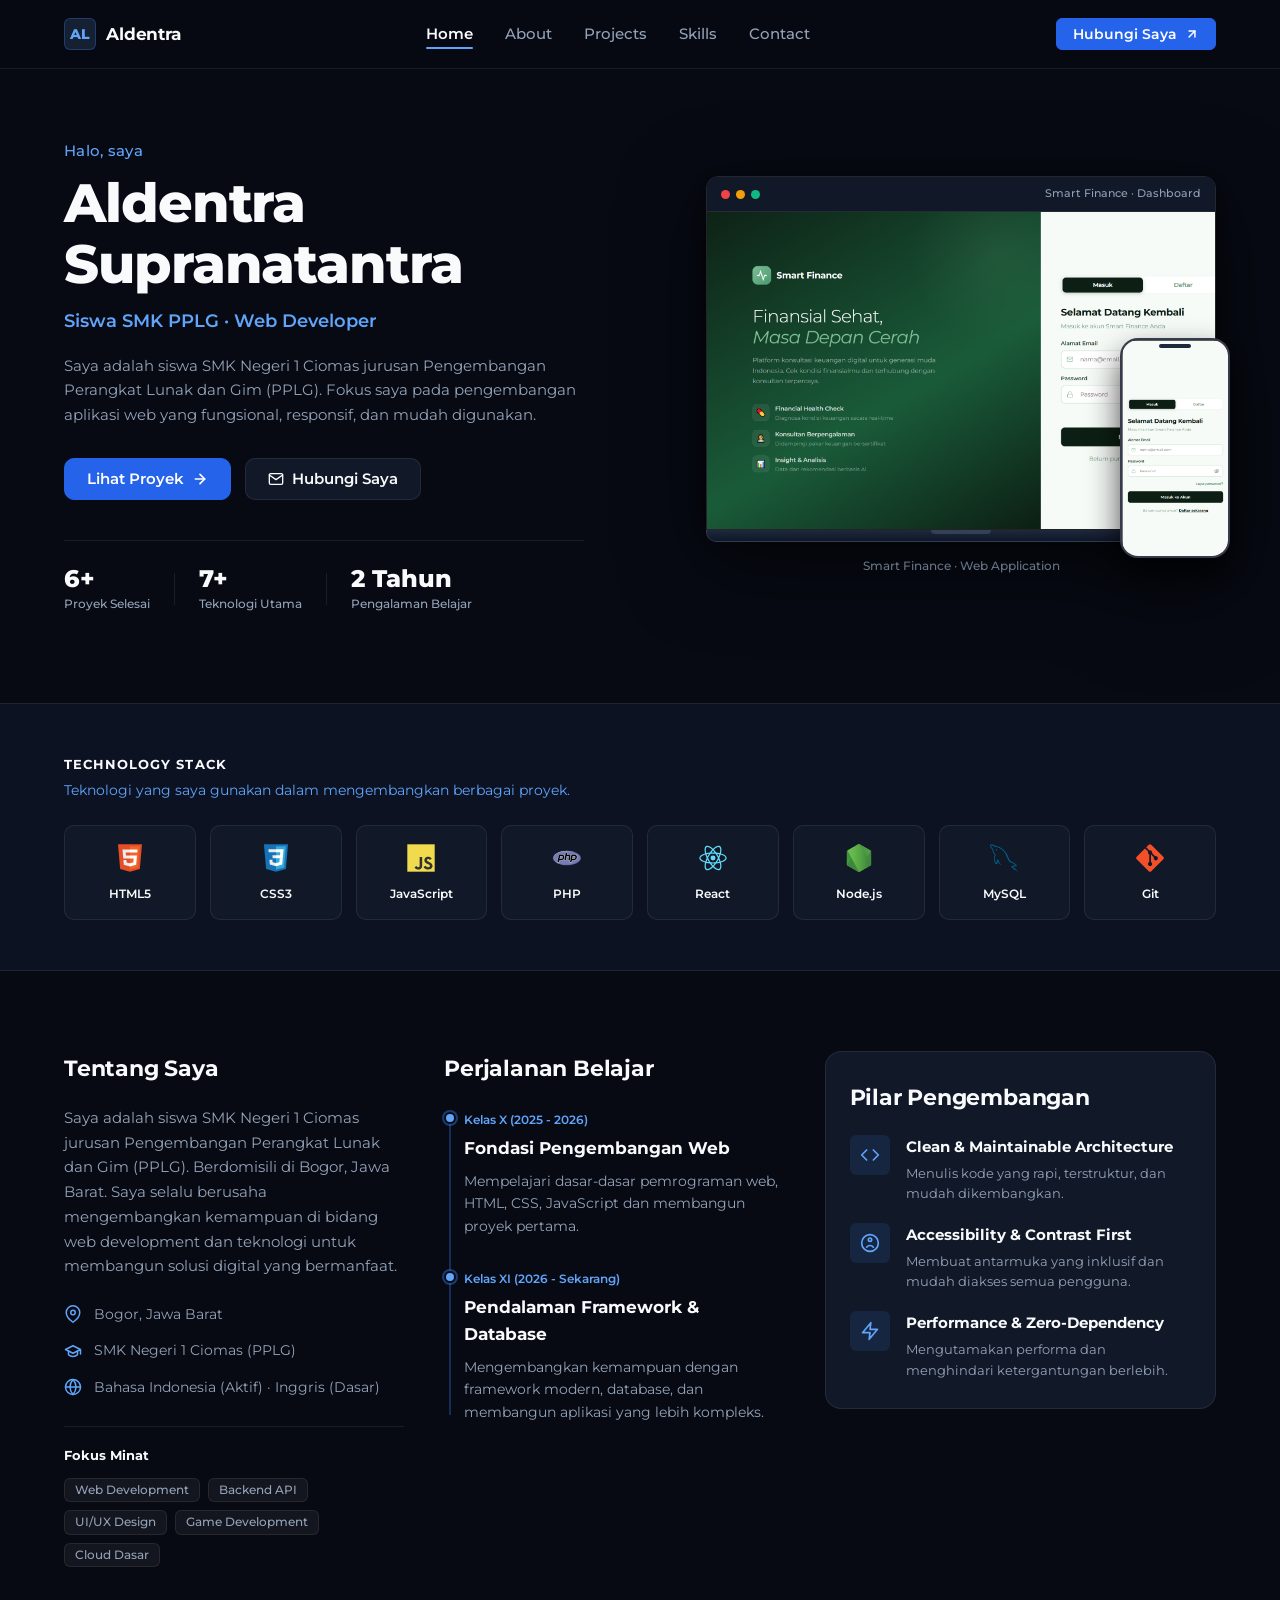
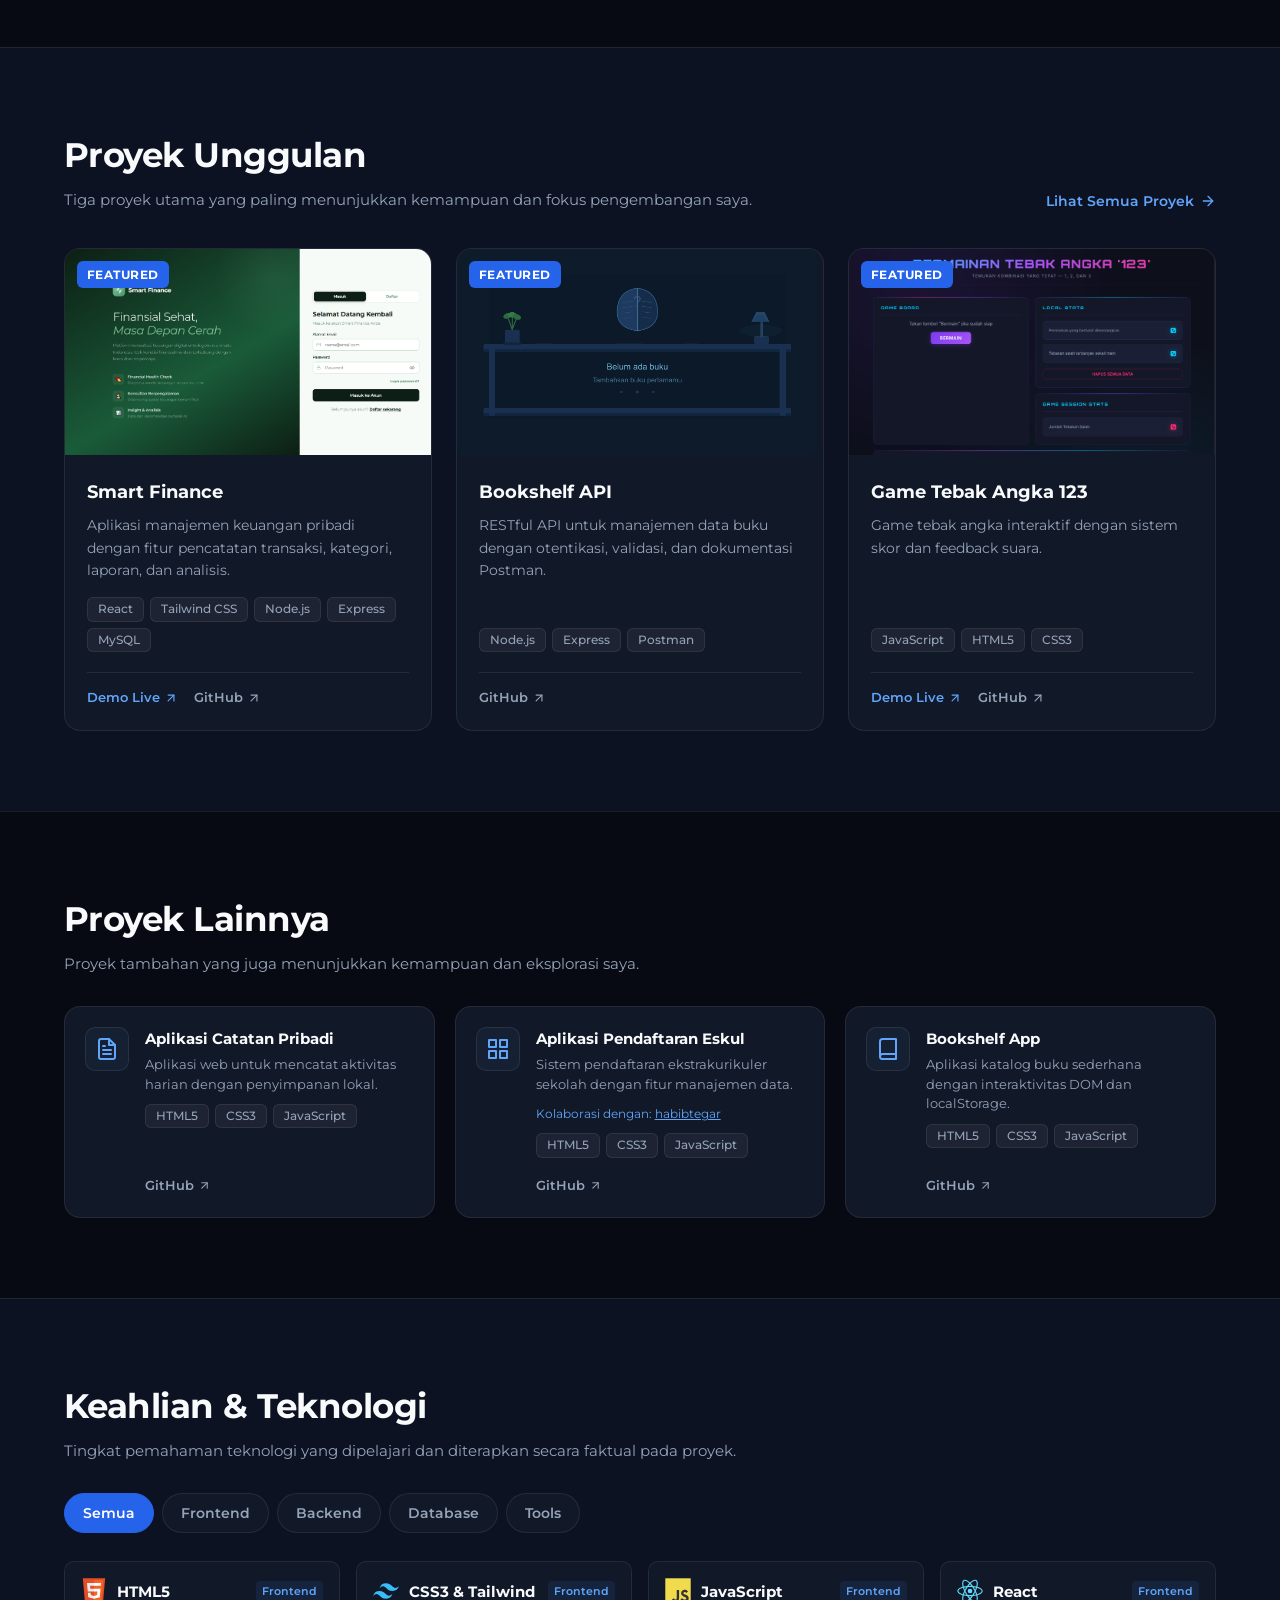
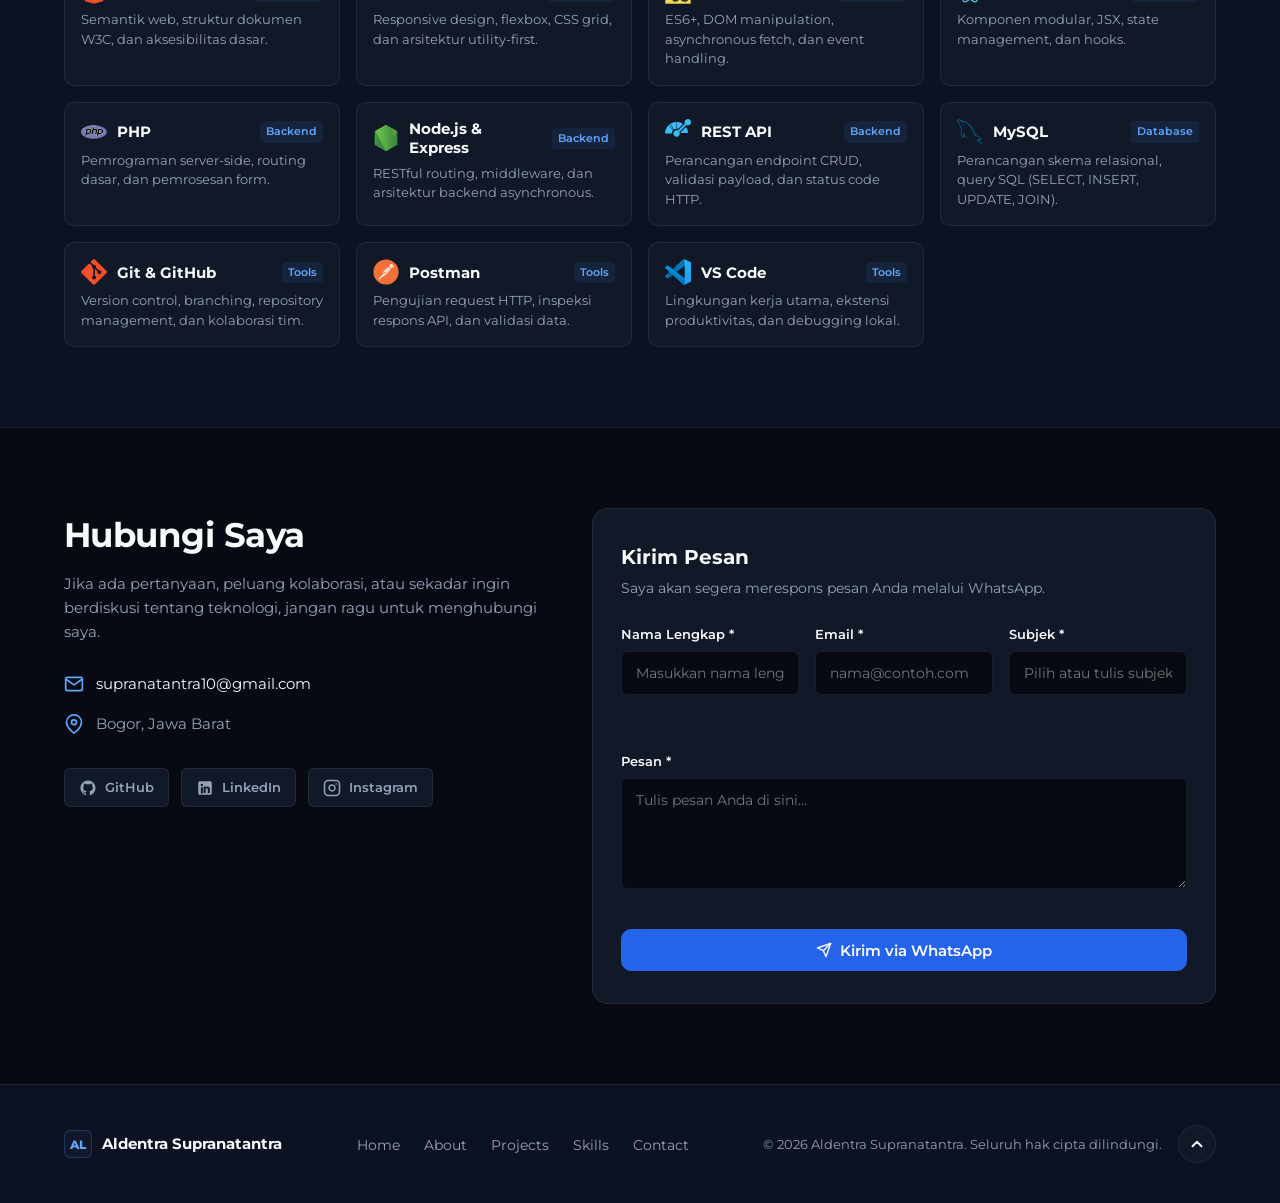
==== index.html @ 7d7f63a9 "feat: add global styles and asset for portfolio index page" ====
<!DOCTYPE html>
<html lang="id">
<head>
  <meta charset="UTF-8">
  <meta name="viewport" content="width=device-width, initial-scale=1.0">
  <title>Aldentra Supranatantra : Personal Developer Portfolio</title>
  <meta name="description" content="Personal portfolio Aldentra Supranatantra, siswa SMK Negeri 1 Ciomas jurusan PPLG. Menampilkan proyek web development, arsitektur frontend, backend API, dan perjalanan belajar.">

  <!-- Open Graph -->
  <meta property="og:title" content="Aldentra Supranatantra : Personal Developer Portfolio">
  <meta property="og:description" content="Personal portfolio Aldentra Supranatantra : Siswa SMK Negeri 1 Ciomas (PPLG) & Web Developer.">
  <meta property="og:type" content="website">

  <!-- Favicon Monogram -->
  <link rel="icon" type="image/svg+xml" href="data:image/svg+xml,<svg xmlns='http://www.w3.org/2000/svg' viewBox='0 0 32 32'><rect width='32' height='32' rx='8' fill='%230c1222'/><text x='16' y='22' font-family='Montserrat,sans-serif' font-size='14' font-weight='800' fill='%233b82f6' text-anchor='middle'>AL</text></svg>">

  <!-- Montserrat Font -->
  <link rel="preconnect" href="https://fonts.googleapis.com">
  <link rel="preconnect" href="https://fonts.gstatic.com" crossorigin>
  <link href="https://fonts.googleapis.com/css2?family=Montserrat:wght@400;500;600;700;800&display=swap" rel="stylesheet">

  <!-- Consolidated Stylesheet -->
  <link rel="stylesheet" href="css/global.css">
</head>
<body>
  <!-- =========================================================================
       1. NAVIGATION BAR
       ========================================================================= -->
  <header class="navbar" id="navbar">
    <div class="nav-container">
      <a href="#home" class="brand" aria-label="Aldentra Supranatantra - Kembali ke beranda">
        <span class="brand-monogram">AL</span>
        <span class="brand-name">Aldentra</span>
      </a>

      <!-- Desktop Navigation Links -->
      <nav class="nav-menu" aria-label="Menu Navigasi Utama">
        <ul class="nav-list">
          <li><a href="#home" class="nav-link active">Home</a></li>
          <li><a href="#about" class="nav-link">About</a></li>
          <li><a href="#projects" class="nav-link">Projects</a></li>
          <li><a href="#skills" class="nav-link">Skills</a></li>
          <li><a href="#contact" class="nav-link">Contact</a></li>
        </ul>
      </nav>

      <!-- Desktop CTA -->
      <div class="nav-actions">
        <a href="#contact" class="btn btn-primary btn-sm">
          Hubungi Saya
          <svg width="14" height="14" viewBox="0 0 24 24" fill="none" stroke="currentColor" stroke-width="2.5" stroke-linecap="round" stroke-linejoin="round" aria-hidden="true">
            <line x1="7" y1="17" x2="17" y2="7"></line>
            <polyline points="7 7 17 7 17 17"></polyline>
          </svg>
        </a>

        <!-- Mobile Hamburger Toggle -->
        <button class="hamburger-btn" id="mobile-toggle" aria-expanded="false" aria-controls="mobile-drawer" aria-label="Buka menu navigasi">
          <span class="hamburger-bar"></span>
          <span class="hamburger-bar"></span>
          <span class="hamburger-bar"></span>
        </button>
      </div>
    </div>

    <!-- Mobile Drawer -->
    <div class="mobile-drawer" id="mobile-drawer" hidden>
      <nav aria-label="Menu Navigasi Mobile">
        <ul class="mobile-nav-list">
          <li><a href="#home" class="mobile-nav-link active">Home</a></li>
          <li><a href="#about" class="mobile-nav-link">About</a></li>
          <li><a href="#projects" class="mobile-nav-link">Projects</a></li>
          <li><a href="#skills" class="mobile-nav-link">Skills</a></li>
          <li><a href="#contact" class="mobile-nav-link">Contact</a></li>
        </ul>
        <div class="mobile-cta-wrapper">
          <a href="#contact" class="btn btn-primary btn-block">Hubungi Saya</a>
        </div>
      </nav>
    </div>
  </header>

  <main id="main-content">
    <!-- =========================================================================
         2. HERO SECTION
         ========================================================================= -->
    <section class="hero-section" id="home" aria-label="Beranda">
      <div class="container hero-container">
        <!-- Left Column: Editorial Introduction -->
        <div class="hero-content">
          <div class="hero-eyebrow">Halo, saya</div>
          <h1 class="hero-title">
            Aldentra<br>
            <span>Supranatantra</span>
          </h1>
          <p class="hero-role">Siswa SMK PPLG &middot; Web Developer</p>
          <p class="hero-description">
            Saya adalah siswa SMK Negeri 1 Ciomas jurusan Pengembangan Perangkat Lunak dan Gim (PPLG). Fokus saya pada pengembangan aplikasi web yang fungsional, responsif, dan mudah digunakan.
          </p>

          <div class="hero-actions">
            <a href="#projects" class="btn btn-primary">
              Lihat Proyek
              <svg width="16" height="16" viewBox="0 0 24 24" fill="none" stroke="currentColor" stroke-width="2.5" stroke-linecap="round" stroke-linejoin="round" aria-hidden="true">
                <line x1="5" y1="12" x2="19" y2="12"></line>
                <polyline points="12 5 19 12 12 19"></polyline>
              </svg>
            </a>
            <a href="#contact" class="btn btn-secondary">
              <svg width="16" height="16" viewBox="0 0 24 24" fill="none" stroke="currentColor" stroke-width="2" stroke-linecap="round" stroke-linejoin="round" aria-hidden="true">
                <path d="M4 4h16c1.1 0 2 .9 2 2v12c0 1.1-.9 2-2 2H4c-1.1 0-2-.9-2-2V6c0-1.1.9-2 2-2z"></path>
                <polyline points="22,6 12,13 2,6"></polyline>
              </svg>
              Hubungi Saya
            </a>
          </div>

          <!-- Factual Learning Stats -->
          <div class="hero-stats" role="region" aria-label="Statistik Pembelajaran">
            <div class="stat-item">
              <span class="stat-number">6+</span>
              <span class="stat-label">Proyek Selesai</span>
            </div>
            <div class="stat-divider" aria-hidden="true"></div>
            <div class="stat-item">
              <span class="stat-number">7+</span>
              <span class="stat-label">Teknologi Utama</span>
            </div>
            <div class="stat-divider" aria-hidden="true"></div>
            <div class="stat-item">
              <span class="stat-number">2 Tahun</span>
              <span class="stat-label">Pengalaman Belajar</span>
            </div>
          </div>
        </div>

        <!-- Right Column: Dual-Device Realistic Preview Frame -->
        <div class="hero-visual">
          <div class="device-composition" aria-label="Mockup pratinjau antarmuka aplikasi Smart Finance">
            <!-- Laptop Chassis Mockup -->
            <div class="laptop-mockup">
              <div class="laptop-screen">
                <div class="mockup-header-bar">
                  <div class="window-dots" aria-hidden="true">
                    <span></span><span></span><span></span>
                  </div>
                  <div class="mockup-header-title">Smart Finance &middot; Dashboard</div>
                </div>
                <div class="laptop-display-content">
                  <img
                    src="assets/images/gambarproject1.png"
                    alt="Tangkapan layar antarmuka aplikasi Smart Finance menampilkan grafik saldo dan transaksi"
                    class="laptop-img"
                    width="600"
                    height="380"
                    loading="eager"
                  >
                </div>
              </div>
              <div class="laptop-base" aria-hidden="true">
                <div class="laptop-notch"></div>
              </div>
            </div>

            <!-- Standing Mobile Phone Mockup -->
            <div class="phone-mockup" aria-hidden="true">
              <div class="phone-screen">
                <div class="phone-notch"></div>
                <img
                  src="assets/images/smartfinance-mobile.png"
                  alt="Tangkapan layar antarmuka mobile aplikasi Smart Finance"
                  class="phone-img"
                  width="140"
                  height="280"
                  loading="eager"
                >
              </div>
            </div>
          </div>
          <div class="mockup-caption">Smart Finance &middot; Web Application</div>
        </div>
      </div>
    </section>

    <!-- =========================================================================
         3. TECHNOLOGY STACK RIBBON
         ========================================================================= -->
    <section class="section tech-stack-section" aria-label="Teknologi yang Digunakan">
      <div class="container">
        <div class="tech-header">
          <h2 class="tech-title">TECHNOLOGY STACK</h2>
          <p class="tech-subtitle">Teknologi yang saya gunakan dalam mengembangkan berbagai proyek.</p>
        </div>

        <div class="tech-grid">
          <!-- 1. HTML5 -->
          <div class="tech-card">
            <div class="tech-icon-wrap" aria-hidden="true">
              <img src="assets/icons/html5.svg" alt="" width="28" height="28" class="tech-icon-img" loading="lazy">
            </div>
            <span class="tech-label">HTML5</span>
          </div>

          <!-- 2. CSS3 -->
          <div class="tech-card">
            <div class="tech-icon-wrap" aria-hidden="true">
              <img src="assets/icons/css3.svg" alt="" width="28" height="28" class="tech-icon-img" loading="lazy">
            </div>
            <span class="tech-label">CSS3</span>
          </div>

          <!-- 3. JavaScript -->
          <div class="tech-card">
            <div class="tech-icon-wrap" aria-hidden="true">
              <img src="assets/icons/javascript.svg" alt="" width="28" height="28" class="tech-icon-img" loading="lazy">
            </div>
            <span class="tech-label">JavaScript</span>
          </div>

          <!-- 4. PHP -->
          <div class="tech-card">
            <div class="tech-icon-wrap" aria-hidden="true">
              <img src="assets/icons/php.svg" alt="" width="28" height="28" class="tech-icon-img" loading="lazy">
            </div>
            <span class="tech-label">PHP</span>
          </div>

          <!-- 5. React -->
          <div class="tech-card">
            <div class="tech-icon-wrap" aria-hidden="true">
              <img src="assets/icons/react.svg" alt="" width="28" height="28" class="tech-icon-img" loading="lazy">
            </div>
            <span class="tech-label">React</span>
          </div>

          <!-- 6. Node.js -->
          <div class="tech-card">
            <div class="tech-icon-wrap" aria-hidden="true">
              <img src="assets/icons/nodejs.svg" alt="" width="28" height="28" class="tech-icon-img" loading="lazy">
            </div>
            <span class="tech-label">Node.js</span>
          </div>

          <!-- 7. MySQL -->
          <div class="tech-card">
            <div class="tech-icon-wrap" aria-hidden="true">
              <img src="assets/icons/mysql.svg" alt="" width="28" height="28" class="tech-icon-img" loading="lazy">
            </div>
            <span class="tech-label">MySQL</span>
          </div>

          <!-- 8. Git -->
          <div class="tech-card">
            <div class="tech-icon-wrap" aria-hidden="true">
              <img src="assets/icons/git.svg" alt="" width="28" height="28" class="tech-icon-img" loading="lazy">
            </div>
            <span class="tech-label">Git</span>
          </div>
        </div>
      </div>
    </section>

    <!-- =========================================================================
         4. ABOUT ME & LEARNING JOURNEY
         ========================================================================= -->
    <section class="section about-section" id="about" aria-label="Tentang Saya dan Perjalanan Belajar">
      <div class="container">
        <div class="about-editorial-grid">
          <!-- Column 1: Tentang Saya -->
          <div class="editorial-col">
            <h2 class="col-heading">Tentang Saya</h2>
            <p class="col-bio">
              Saya adalah siswa SMK Negeri 1 Ciomas jurusan Pengembangan Perangkat Lunak dan Gim (PPLG). Berdomisili di Bogor, Jawa Barat. Saya selalu berusaha mengembangkan kemampuan di bidang web development dan teknologi untuk membangun solusi digital yang bermanfaat.
            </p>

            <ul class="meta-info-list" aria-label="Informasi Pribadi">
              <li class="meta-item">
                <span class="meta-icon" aria-hidden="true">
                  <svg width="18" height="18" viewBox="0 0 24 24" fill="none" stroke="currentColor" stroke-width="2" stroke-linecap="round" stroke-linejoin="round"><path d="M21 10c0 7-9 13-9 13s-9-6-9-13a9 9 0 0 1 18 0z"></path><circle cx="12" cy="10" r="3"></circle></svg>
                </span>
                <span>Bogor, Jawa Barat</span>
              </li>
              <li class="meta-item">
                <span class="meta-icon" aria-hidden="true">
                  <svg width="18" height="18" viewBox="0 0 24 24" fill="none" stroke="currentColor" stroke-width="2" stroke-linecap="round" stroke-linejoin="round"><path d="M22 10v6M2 10l10-5 10 5-10 5z"></path><path d="M6 12v5c3 3 9 3 12 0v-5"></path></svg>
                </span>
                <span>SMK Negeri 1 Ciomas (PPLG)</span>
              </li>
              <li class="meta-item">
                <span class="meta-icon" aria-hidden="true">
                  <svg width="18" height="18" viewBox="0 0 24 24" fill="none" stroke="currentColor" stroke-width="2" stroke-linecap="round" stroke-linejoin="round"><circle cx="12" cy="12" r="10"></circle><line x1="2" y1="12" x2="22" y2="12"></line><path d="M12 2a15.3 15.3 0 0 1 4 10 15.3 15.3 0 0 1-4 10 15.3 15.3 0 0 1-4-10 15.3 15.3 0 0 1 4-10z"></path></svg>
                </span>
                <span>Bahasa Indonesia (Aktif) &middot; Inggris (Dasar)</span>
              </li>
            </ul>

            <div class="focus-block">
              <div class="focus-title">Fokus Minat</div>
              <div class="focus-tags">
                <span class="tag">Web Development</span>
                <span class="tag">Backend API</span>
                <span class="tag">UI/UX Design</span>
                <span class="tag">Game Development</span>
                <span class="tag">Cloud Dasar</span>
              </div>
            </div>
          </div>

          <!-- Column 2: Perjalanan Belajar (Timeline) -->
          <div class="editorial-col">
            <h2 class="col-heading">Perjalanan Belajar</h2>
            <div class="vertical-timeline" role="region" aria-label="Garis Waktu Pendidikan">
              <!-- Item 1: Kelas X -->
              <div class="timeline-step">
                <div class="timeline-marker" aria-hidden="true"></div>
                <div class="timeline-body">
                  <span class="timeline-pill">Kelas X (2025 - 2026)</span>
                  <h3 class="timeline-title">Fondasi Pengembangan Web</h3>
                  <p class="timeline-desc">
                    Mempelajari dasar-dasar pemrograman web, HTML, CSS, JavaScript dan membangun proyek pertama.
                  </p>
                </div>
              </div>

              <!-- Item 2: Kelas XI -->
              <div class="timeline-step">
                <div class="timeline-marker" aria-hidden="true"></div>
                <div class="timeline-body">
                  <span class="timeline-pill">Kelas XI (2026 - Sekarang)</span>
                  <h3 class="timeline-title">Pendalaman Framework &amp; Database</h3>
                  <p class="timeline-desc">
                    Mengembangkan kemampuan dengan framework modern, database, dan membangun aplikasi yang lebih kompleks.
                  </p>
                </div>
              </div>
            </div>
          </div>

          <!-- Column 3: Pilar Pengembangan -->
          <div class="editorial-col">
            <div class="principles-card">
              <h2 class="col-heading">Pilar Pengembangan</h2>
              
              <div class="principle-item">
                <div class="principle-icon" aria-hidden="true">
                  <svg width="20" height="20" viewBox="0 0 24 24" fill="none" stroke="currentColor" stroke-width="2" stroke-linecap="round" stroke-linejoin="round">
                    <polyline points="16 18 22 12 16 6"></polyline>
                    <polyline points="8 6 2 12 8 18"></polyline>
                  </svg>
                </div>
                <div class="principle-content">
                  <h3 class="principle-title">Clean &amp; Maintainable Architecture</h3>
                  <p class="principle-desc">Menulis kode yang rapi, terstruktur, dan mudah dikembangkan.</p>
                </div>
              </div>

              <div class="principle-item">
                <div class="principle-icon" aria-hidden="true">
                  <svg width="20" height="20" viewBox="0 0 24 24" fill="none" stroke="currentColor" stroke-width="2" stroke-linecap="round" stroke-linejoin="round">
                    <circle cx="12" cy="12" r="10"></circle>
                    <circle cx="12" cy="8" r="2"></circle>
                    <path d="M8 17s1.5-2 4-2 4 2 4 2"></path>
                  </svg>
                </div>
                <div class="principle-content">
                  <h3 class="principle-title">Accessibility &amp; Contrast First</h3>
                  <p class="principle-desc">Membuat antarmuka yang inklusif dan mudah diakses semua pengguna.</p>
                </div>
              </div>

              <div class="principle-item">
                <div class="principle-icon" aria-hidden="true">
                  <svg width="20" height="20" viewBox="0 0 24 24" fill="none" stroke="currentColor" stroke-width="2" stroke-linecap="round" stroke-linejoin="round">
                    <polygon points="13 2 3 14 12 14 11 22 21 10 12 10 13 2"></polygon>
                  </svg>
                </div>
                <div class="principle-content">
                  <h3 class="principle-title">Performance &amp; Zero-Dependency</h3>
                  <p class="principle-desc">Mengutamakan performa dan menghindari ketergantungan berlebih.</p>
                </div>
              </div>
            </div>
          </div>
        </div>
      </div>
    </section>

    <!-- =========================================================================
         5. FEATURED PROJECTS (PROYEK UNGGULAN)
         ========================================================================= -->
    <section class="section projects-section" id="projects" aria-label="Proyek Unggulan">
      <div class="container">
        <div class="section-header-row">
          <div>
            <h2 class="section-title">Proyek Unggulan</h2>
            <p class="section-subtitle">Tiga proyek utama yang paling menunjukkan kemampuan dan fokus pengembangan saya.</p>
          </div>
          <a href="#other-projects" class="section-link">
            Lihat Semua Proyek
            <svg width="16" height="16" viewBox="0 0 24 24" fill="none" stroke="currentColor" stroke-width="2" stroke-linecap="round" stroke-linejoin="round" aria-hidden="true">
              <line x1="5" y1="12" x2="19" y2="12"></line>
              <polyline points="12 5 19 12 12 19"></polyline>
            </svg>
          </a>
        </div>

        <div class="featured-projects-grid">
          <!-- Card 1: Smart Finance -->
          <article class="featured-card">
            <div class="card-media">
              <img
                src="assets/images/gambarproject1.png"
                alt="Antarmuka aplikasi Smart Finance menampilkan pencatatan transaksi dan grafik keuangan"
                width="400"
                height="225"
                loading="lazy"
                class="card-img"
              >
              <span class="card-badge">Featured</span>
            </div>
            <div class="card-body">
              <h3 class="card-title">Smart Finance</h3>
              <p class="card-desc">
                Aplikasi manajemen keuangan pribadi dengan fitur pencatatan transaksi, kategori, laporan, dan analisis.
              </p>
              <div class="card-tags">
                <span class="tag">React</span>
                <span class="tag">Tailwind CSS</span>
                <span class="tag">Node.js</span>
                <span class="tag">Express</span>
                <span class="tag">MySQL</span>
              </div>
              <div class="card-links">
                <a href="https://smrtfinance.vercel.app/" target="_blank" rel="noopener noreferrer" class="link-action link-primary">
                  Demo Live
                  <svg width="14" height="14" viewBox="0 0 24 24" fill="none" stroke="currentColor" stroke-width="2" stroke-linecap="round" stroke-linejoin="round" aria-hidden="true"><line x1="7" y1="17" x2="17" y2="7"></line><polyline points="7 7 17 7 17 17"></polyline></svg>
                </a>
                <a href="https://github.com/Aldentra-S/dicoding-web.git" target="_blank" rel="noopener noreferrer" class="link-action">
                  GitHub
                  <svg width="14" height="14" viewBox="0 0 24 24" fill="none" stroke="currentColor" stroke-width="2" stroke-linecap="round" stroke-linejoin="round" aria-hidden="true"><line x1="7" y1="17" x2="17" y2="7"></line><polyline points="7 7 17 7 17 17"></polyline></svg>
                </a>
              </div>
            </div>
          </article>

          <!-- Card 2: Bookshelf API -->
          <article class="featured-card">
            <div class="card-media">
              <img
                src="assets/images/gambarproject2.png"
                alt="Pengujian endpoint Bookshelf API pada Postman dengan respons status JSON"
                width="400"
                height="225"
                loading="lazy"
                class="card-img"
              >
              <span class="card-badge">Featured</span>
            </div>
            <div class="card-body">
              <h3 class="card-title">Bookshelf API</h3>
              <p class="card-desc">
                RESTful API untuk manajemen data buku dengan otentikasi, validasi, dan dokumentasi Postman.
              </p>
              <div class="card-tags">
                <span class="tag">Node.js</span>
                <span class="tag">Express</span>
                <span class="tag">Postman</span>
              </div>
              <div class="card-links">
                <a href="https://github.com/Aldentra-S/bookshelf-api.git" target="_blank" rel="noopener noreferrer" class="link-action">
                  GitHub
                  <svg width="14" height="14" viewBox="0 0 24 24" fill="none" stroke="currentColor" stroke-width="2" stroke-linecap="round" stroke-linejoin="round" aria-hidden="true"><line x1="7" y1="17" x2="17" y2="7"></line><polyline points="7 7 17 7 17 17"></polyline></svg>
                </a>
              </div>
            </div>
          </article>

          <!-- Card 3: Game Tebak Angka 123 -->
          <article class="featured-card">
            <div class="card-media">
              <img
                src="assets/images/gambarproject3.png"
                alt="Antarmuka game Tebak Angka 123 dengan tampilan papan skor dan interaksi tombol"
                width="400"
                height="225"
                loading="lazy"
                class="card-img"
              >
              <span class="card-badge">Featured</span>
            </div>
            <div class="card-body">
              <h3 class="card-title">Game Tebak Angka 123</h3>
              <p class="card-desc">
                Game tebak angka interaktif dengan sistem skor dan feedback suara.
              </p>
              <div class="card-tags">
                <span class="tag">JavaScript</span>
                <span class="tag">HTML5</span>
                <span class="tag">CSS3</span>
              </div>
              <div class="card-links">
                <a href="https://tebak-angka123.vercel.app/" target="_blank" rel="noopener noreferrer" class="link-action link-primary">
                  Demo Live
                  <svg width="14" height="14" viewBox="0 0 24 24" fill="none" stroke="currentColor" stroke-width="2" stroke-linecap="round" stroke-linejoin="round" aria-hidden="true"><line x1="7" y1="17" x2="17" y2="7"></line><polyline points="7 7 17 7 17 17"></polyline></svg>
                </a>
                <a href="https://github.com/Aldentra-S/tebakAngka123.git" target="_blank" rel="noopener noreferrer" class="link-action">
                  GitHub
                  <svg width="14" height="14" viewBox="0 0 24 24" fill="none" stroke="currentColor" stroke-width="2" stroke-linecap="round" stroke-linejoin="round" aria-hidden="true"><line x1="7" y1="17" x2="17" y2="7"></line><polyline points="7 7 17 7 17 17"></polyline></svg>
                </a>
              </div>
            </div>
          </article>
        </div>
      </div>
    </section>

    <!-- =========================================================================
         6. OTHER PROJECTS (PROYEK LAINNYA)
         ========================================================================= -->
    <section class="section other-projects-section" id="other-projects" aria-label="Proyek Lainnya">
      <div class="container">
        <div class="section-header-compact">
          <h2 class="section-title">Proyek Lainnya</h2>
          <p class="section-subtitle">Proyek tambahan yang juga menunjukkan kemampuan dan eksplorasi saya.</p>
        </div>

        <div class="other-projects-grid">
          <!-- Item 1: Catatan Pribadi -->
          <article class="compact-card">
            <div class="compact-icon-wrap" aria-hidden="true">
              <svg width="24" height="24" viewBox="0 0 24 24" fill="none" stroke="currentColor" stroke-width="2" stroke-linecap="round" stroke-linejoin="round">
                <path d="M14 2H6a2 2 0 0 0-2 2v16a2 2 0 0 0 2 2h12a2 2 0 0 0 2-2V8z"></path>
                <polyline points="14 2 14 8 20 8"></polyline>
                <line x1="16" y1="13" x2="8" y2="13"></line>
                <line x1="16" y1="17" x2="8" y2="17"></line>
                <polyline points="10 9 9 9 8 9"></polyline>
              </svg>
            </div>
            <div class="compact-body">
              <h3 class="compact-title">Aplikasi Catatan Pribadi</h3>
              <p class="compact-desc">Aplikasi web untuk mencatat aktivitas harian dengan penyimpanan lokal.</p>
              <div class="compact-tags">
                <span class="tag">HTML5</span>
                <span class="tag">CSS3</span>
                <span class="tag">JavaScript</span>
              </div>
              <div class="compact-footer">
                <a href="https://github.com/Aldentra-S/my-personal-notes.git" target="_blank" rel="noopener noreferrer" class="link-action">
                  GitHub
                  <svg width="13" height="13" viewBox="0 0 24 24" fill="none" stroke="currentColor" stroke-width="2" stroke-linecap="round" stroke-linejoin="round" aria-hidden="true"><line x1="7" y1="17" x2="17" y2="7"></line><polyline points="7 7 17 7 17 17"></polyline></svg>
                </a>
              </div>
            </div>
          </article>

          <!-- Item 2: Pendaftaran Eskul -->
          <article class="compact-card">
            <div class="compact-icon-wrap" aria-hidden="true">
              <svg width="24" height="24" viewBox="0 0 24 24" fill="none" stroke="currentColor" stroke-width="2" stroke-linecap="round" stroke-linejoin="round">
                <rect x="3" y="3" width="7" height="7"></rect>
                <rect x="14" y="3" width="7" height="7"></rect>
                <rect x="14" y="14" width="7" height="7"></rect>
                <rect x="3" y="14" width="7" height="7"></rect>
              </svg>
            </div>
            <div class="compact-body">
              <h3 class="compact-title">Aplikasi Pendaftaran Eskul</h3>
              <p class="compact-desc">Sistem pendaftaran ekstrakurikuler sekolah dengan fitur manajemen data.</p>
              <div class="collab-note">
                Kolaborasi dengan: <a href="https://github.com/habibtegar/Aplikasi_Pendaftaran_Eskul.git" target="_blank" rel="noopener noreferrer">habibtegar</a>
              </div>
              <div class="compact-tags">
                <span class="tag">HTML5</span>
                <span class="tag">CSS3</span>
                <span class="tag">JavaScript</span>
              </div>
              <div class="compact-footer">
                <a href="https://github.com/habibtegar/Aplikasi_Pendaftaran_Eskul.git" target="_blank" rel="noopener noreferrer" class="link-action">
                  GitHub
                  <svg width="13" height="13" viewBox="0 0 24 24" fill="none" stroke="currentColor" stroke-width="2" stroke-linecap="round" stroke-linejoin="round" aria-hidden="true"><line x1="7" y1="17" x2="17" y2="7"></line><polyline points="7 7 17 7 17 17"></polyline></svg>
                </a>
              </div>
            </div>
          </article>

          <!-- Item 3: Bookshelf App (DOM Storage) -->
          <article class="compact-card">
            <div class="compact-icon-wrap" aria-hidden="true">
              <svg width="24" height="24" viewBox="0 0 24 24" fill="none" stroke="currentColor" stroke-width="2" stroke-linecap="round" stroke-linejoin="round">
                <path d="M4 19.5A2.5 2.5 0 0 1 6.5 17H20"></path>
                <path d="M6.5 2H20v20H6.5A2.5 2.5 0 0 1 4 19.5v-15A2.5 2.5 0 0 1 6.5 2z"></path>
              </svg>
            </div>
            <div class="compact-body">
              <h3 class="compact-title">Bookshelf App</h3>
              <p class="compact-desc">Aplikasi katalog buku sederhana dengan interaktivitas DOM dan localStorage.</p>
              <div class="compact-tags">
                <span class="tag">HTML5</span>
                <span class="tag">CSS3</span>
                <span class="tag">JavaScript</span>
              </div>
              <div class="compact-footer">
                <a href="https://github.com/Aldentra-S/bookshelf-app.git" target="_blank" rel="noopener noreferrer" class="link-action">
                  GitHub
                  <svg width="13" height="13" viewBox="0 0 24 24" fill="none" stroke="currentColor" stroke-width="2" stroke-linecap="round" stroke-linejoin="round" aria-hidden="true"><line x1="7" y1="17" x2="17" y2="7"></line><polyline points="7 7 17 7 17 17"></polyline></svg>
                </a>
              </div>
            </div>
          </article>
        </div>
      </div>
    </section>

    <!-- =========================================================================
         7. SKILLS MATRIX (TABBED INTERFACE)
         ========================================================================= -->
    <section class="section skills-section" id="skills" aria-label="Keahlian dan Teknologi">
      <div class="container">
        <div class="section-header-compact">
          <h2 class="section-title">Keahlian &amp; Teknologi</h2>
          <p class="section-subtitle">Tingkat pemahaman teknologi yang dipelajari dan diterapkan secara faktual pada proyek.</p>
        </div>

        <!-- Accessible WAI-ARIA Tabs -->
        <div class="skills-tablist" role="tablist" aria-label="Kategori Keahlian">
          <button class="skill-tab active" role="tab" id="tab-all" aria-selected="true" aria-controls="panel-all" tabindex="0">Semua</button>
          <button class="skill-tab" role="tab" id="tab-frontend" aria-selected="false" aria-controls="panel-frontend" tabindex="-1">Frontend</button>
          <button class="skill-tab" role="tab" id="tab-backend" aria-selected="false" aria-controls="panel-backend" tabindex="-1">Backend</button>
          <button class="skill-tab" role="tab" id="tab-database" aria-selected="false" aria-controls="panel-database" tabindex="-1">Database</button>
          <button class="skill-tab" role="tab" id="tab-tools" aria-selected="false" aria-controls="panel-tools" tabindex="-1">Tools</button>
        </div>

                <div class="skills-tab-content">
          <!-- Panel All -->
          <div class="skills-panel active" id="panel-all" role="tabpanel" aria-labelledby="tab-all">
            <div class="skills-grid">
              <div class="skill-item">
                <div class="skill-top">
                  <div class="skill-title-group">
                    <span class="skill-logo" aria-hidden="true">
                      <img src="assets/icons/html5.svg" alt="" width="26" height="26" class="skill-icon-img" loading="lazy">
                    </span>
                    <span class="skill-name">HTML5</span>
                  </div>
                  <span class="skill-tag">Frontend</span>
                </div>
                <p class="skill-note">Semantik web, struktur dokumen W3C, dan aksesibilitas dasar.</p>
              </div>
              <div class="skill-item">
                <div class="skill-top">
                  <div class="skill-title-group">
                    <span class="skill-logo" aria-hidden="true">
                      <img src="assets/icons/tailwindcss.svg" alt="" width="26" height="26" class="skill-icon-img" loading="lazy">
                    </span>
                    <span class="skill-name">CSS3 &amp; Tailwind</span>
                  </div>
                  <span class="skill-tag">Frontend</span>
                </div>
                <p class="skill-note">Responsive design, flexbox, CSS grid, dan arsitektur utility-first.</p>
              </div>
              <div class="skill-item">
                <div class="skill-top">
                  <div class="skill-title-group">
                    <span class="skill-logo" aria-hidden="true">
                      <img src="assets/icons/javascript.svg" alt="" width="26" height="26" class="skill-icon-img" loading="lazy">
                    </span>
                    <span class="skill-name">JavaScript</span>
                  </div>
                  <span class="skill-tag">Frontend</span>
                </div>
                <p class="skill-note">ES6+, DOM manipulation, asynchronous fetch, dan event handling.</p>
              </div>
              <div class="skill-item">
                <div class="skill-top">
                  <div class="skill-title-group">
                    <span class="skill-logo" aria-hidden="true">
                      <img src="assets/icons/react.svg" alt="" width="26" height="26" class="skill-icon-img" loading="lazy">
                    </span>
                    <span class="skill-name">React</span>
                  </div>
                  <span class="skill-tag">Frontend</span>
                </div>
                <p class="skill-note">Komponen modular, JSX, state management, dan hooks.</p>
              </div>
              <div class="skill-item">
                <div class="skill-top">
                  <div class="skill-title-group">
                    <span class="skill-logo" aria-hidden="true">
                      <img src="assets/icons/php.svg" alt="" width="26" height="26" class="skill-icon-img" loading="lazy">
                    </span>
                    <span class="skill-name">PHP</span>
                  </div>
                  <span class="skill-tag">Backend</span>
                </div>
                <p class="skill-note">Pemrograman server-side, routing dasar, dan pemrosesan form.</p>
              </div>
              <div class="skill-item">
                <div class="skill-top">
                  <div class="skill-title-group">
                    <span class="skill-logo" aria-hidden="true">
                      <img src="assets/icons/nodejs.svg" alt="" width="26" height="26" class="skill-icon-img" loading="lazy">
                    </span>
                    <span class="skill-name">Node.js &amp; Express</span>
                  </div>
                  <span class="skill-tag">Backend</span>
                </div>
                <p class="skill-note">RESTful routing, middleware, dan arsitektur backend asynchronous.</p>
              </div>
              <div class="skill-item">
                <div class="skill-top">
                  <div class="skill-title-group">
                    <span class="skill-logo" aria-hidden="true">
                      <img src="assets/icons/restapi.svg" alt="" width="26" height="26" class="skill-icon-img" loading="lazy">
                    </span>
                    <span class="skill-name">REST API</span>
                  </div>
                  <span class="skill-tag">Backend</span>
                </div>
                <p class="skill-note">Perancangan endpoint CRUD, validasi payload, dan status code HTTP.</p>
              </div>
              <div class="skill-item">
                <div class="skill-top">
                  <div class="skill-title-group">
                    <span class="skill-logo" aria-hidden="true">
                      <img src="assets/icons/mysql.svg" alt="" width="26" height="26" class="skill-icon-img" loading="lazy">
                    </span>
                    <span class="skill-name">MySQL</span>
                  </div>
                  <span class="skill-tag">Database</span>
                </div>
                <p class="skill-note">Perancangan skema relasional, query SQL (SELECT, INSERT, UPDATE, JOIN).</p>
              </div>
              <div class="skill-item">
                <div class="skill-top">
                  <div class="skill-title-group">
                    <span class="skill-logo" aria-hidden="true">
                      <img src="assets/icons/git.svg" alt="" width="26" height="26" class="skill-icon-img" loading="lazy">
                    </span>
                    <span class="skill-name">Git &amp; GitHub</span>
                  </div>
                  <span class="skill-tag">Tools</span>
                </div>
                <p class="skill-note">Version control, branching, repository management, dan kolaborasi tim.</p>
              </div>
              <div class="skill-item">
                <div class="skill-top">
                  <div class="skill-title-group">
                    <span class="skill-logo" aria-hidden="true">
                      <img src="assets/icons/postman.svg" alt="" width="26" height="26" class="skill-icon-img" loading="lazy">
                    </span>
                    <span class="skill-name">Postman</span>
                  </div>
                  <span class="skill-tag">Tools</span>
                </div>
                <p class="skill-note">Pengujian request HTTP, inspeksi respons API, dan validasi data.</p>
              </div>
              <div class="skill-item">
                <div class="skill-top">
                  <div class="skill-title-group">
                    <span class="skill-logo" aria-hidden="true">
                      <img src="assets/icons/vscode.svg" alt="" width="26" height="26" class="skill-icon-img" loading="lazy">
                    </span>
                    <span class="skill-name">VS Code</span>
                  </div>
                  <span class="skill-tag">Tools</span>
                </div>
                <p class="skill-note">Lingkungan kerja utama, ekstensi produktivitas, dan debugging lokal.</p>
              </div>
            </div>
          </div>

          <!-- Panel Frontend -->
          <div class="skills-panel" id="panel-frontend" role="tabpanel" aria-labelledby="tab-frontend" hidden>
            <div class="skills-grid">
              <div class="skill-item">
                <div class="skill-top">
                  <div class="skill-title-group">
                    <span class="skill-logo" aria-hidden="true">
                      <img src="assets/icons/html5.svg" alt="" width="26" height="26" class="skill-icon-img" loading="lazy">
                    </span>
                    <span class="skill-name">HTML5</span>
                  </div>
                  <span class="skill-tag">Frontend</span>
                </div>
                <p class="skill-note">Semantik web, struktur dokumen W3C, dan aksesibilitas dasar.</p>
              </div>
              <div class="skill-item">
                <div class="skill-top">
                  <div class="skill-title-group">
                    <span class="skill-logo" aria-hidden="true">
                      <img src="assets/icons/tailwindcss.svg" alt="" width="26" height="26" class="skill-icon-img" loading="lazy">
                    </span>
                    <span class="skill-name">CSS3 &amp; Tailwind</span>
                  </div>
                  <span class="skill-tag">Frontend</span>
                </div>
                <p class="skill-note">Responsive design, flexbox, CSS grid, dan arsitektur utility-first.</p>
              </div>
              <div class="skill-item">
                <div class="skill-top">
                  <div class="skill-title-group">
                    <span class="skill-logo" aria-hidden="true">
                      <img src="assets/icons/javascript.svg" alt="" width="26" height="26" class="skill-icon-img" loading="lazy">
                    </span>
                    <span class="skill-name">JavaScript</span>
                  </div>
                  <span class="skill-tag">Frontend</span>
                </div>
                <p class="skill-note">ES6+, DOM manipulation, asynchronous fetch, dan event handling.</p>
              </div>
              <div class="skill-item">
                <div class="skill-top">
                  <div class="skill-title-group">
                    <span class="skill-logo" aria-hidden="true">
                      <img src="assets/icons/react.svg" alt="" width="26" height="26" class="skill-icon-img" loading="lazy">
                    </span>
                    <span class="skill-name">React</span>
                  </div>
                  <span class="skill-tag">Frontend</span>
                </div>
                <p class="skill-note">Komponen modular, JSX, state management, dan hooks.</p>
              </div>
            </div>
          </div>

          <!-- Panel Backend -->
          <div class="skills-panel" id="panel-backend" role="tabpanel" aria-labelledby="tab-backend" hidden>
            <div class="skills-grid">
              <div class="skill-item">
                <div class="skill-top">
                  <div class="skill-title-group">
                    <span class="skill-logo" aria-hidden="true">
                      <img src="assets/icons/php.svg" alt="" width="26" height="26" class="skill-icon-img" loading="lazy">
                    </span>
                    <span class="skill-name">PHP</span>
                  </div>
                  <span class="skill-tag">Backend</span>
                </div>
                <p class="skill-note">Pemrograman server-side, routing dasar, dan pemrosesan form.</p>
              </div>
              <div class="skill-item">
                <div class="skill-top">
                  <div class="skill-title-group">
                    <span class="skill-logo" aria-hidden="true">
                      <img src="assets/icons/nodejs.svg" alt="" width="26" height="26" class="skill-icon-img" loading="lazy">
                    </span>
                    <span class="skill-name">Node.js &amp; Express</span>
                  </div>
                  <span class="skill-tag">Backend</span>
                </div>
                <p class="skill-note">RESTful routing, middleware, dan arsitektur backend asynchronous.</p>
              </div>
              <div class="skill-item">
                <div class="skill-top">
                  <div class="skill-title-group">
                    <span class="skill-logo" aria-hidden="true">
                      <img src="assets/icons/restapi.svg" alt="" width="26" height="26" class="skill-icon-img" loading="lazy">
                    </span>
                    <span class="skill-name">REST API</span>
                  </div>
                  <span class="skill-tag">Backend</span>
                </div>
                <p class="skill-note">Perancangan endpoint CRUD, validasi payload, dan status code HTTP.</p>
              </div>
            </div>
          </div>

          <!-- Panel Database -->
          <div class="skills-panel" id="panel-database" role="tabpanel" aria-labelledby="tab-database" hidden>
            <div class="skills-grid">
              <div class="skill-item">
                <div class="skill-top">
                  <div class="skill-title-group">
                    <span class="skill-logo" aria-hidden="true">
                      <img src="assets/icons/mysql.svg" alt="" width="26" height="26" class="skill-icon-img" loading="lazy">
                    </span>
                    <span class="skill-name">MySQL</span>
                  </div>
                  <span class="skill-tag">Database</span>
                </div>
                <p class="skill-note">Perancangan skema relasional, query SQL (SELECT, INSERT, UPDATE, JOIN).</p>
              </div>
            </div>
          </div>

          <!-- Panel Tools -->
          <div class="skills-panel" id="panel-tools" role="tabpanel" aria-labelledby="tab-tools" hidden>
            <div class="skills-grid">
              <div class="skill-item">
                <div class="skill-top">
                  <div class="skill-title-group">
                    <span class="skill-logo" aria-hidden="true">
                      <img src="assets/icons/git.svg" alt="" width="26" height="26" class="skill-icon-img" loading="lazy">
                    </span>
                    <span class="skill-name">Git &amp; GitHub</span>
                  </div>
                  <span class="skill-tag">Tools</span>
                </div>
                <p class="skill-note">Version control, branching, repository management, dan kolaborasi tim.</p>
              </div>
              <div class="skill-item">
                <div class="skill-top">
                  <div class="skill-title-group">
                    <span class="skill-logo" aria-hidden="true">
                      <img src="assets/icons/postman.svg" alt="" width="26" height="26" class="skill-icon-img" loading="lazy">
                    </span>
                    <span class="skill-name">Postman</span>
                  </div>
                  <span class="skill-tag">Tools</span>
                </div>
                <p class="skill-note">Pengujian request HTTP, inspeksi respons API, dan validasi data.</p>
              </div>
              <div class="skill-item">
                <div class="skill-top">
                  <div class="skill-title-group">
                    <span class="skill-logo" aria-hidden="true">
                      <img src="assets/icons/vscode.svg" alt="" width="26" height="26" class="skill-icon-img" loading="lazy">
                    </span>
                    <span class="skill-name">VS Code</span>
                  </div>
                  <span class="skill-tag">Tools</span>
                </div>
                <p class="skill-note">Lingkungan kerja utama, ekstensi produktivitas, dan debugging lokal.</p>
              </div>
            </div>
          </div>
        </div>
      </div>
    </section>

    <!-- =========================================================================
         8. CONTACT SECTION (HUBUNGI SAYA / KIRIM PESAN)
         ========================================================================= -->
    <section class="section contact-section" id="contact" aria-label="Kontak">
      <div class="container">
        <div class="contact-dual-layout">
          <!-- Left Column: Direct Info -->
          <div class="contact-info-col">
            <h2 class="contact-heading">Hubungi Saya</h2>
            <p class="contact-desc">
              Jika ada pertanyaan, peluang kolaborasi, atau sekadar ingin berdiskusi tentang teknologi, jangan ragu untuk menghubungi saya.
            </p>

            <ul class="contact-direct-list">
              <li class="direct-item">
                <span class="direct-icon" aria-hidden="true">
                  <svg width="20" height="20" viewBox="0 0 24 24" fill="none" stroke="currentColor" stroke-width="2" stroke-linecap="round" stroke-linejoin="round"><path d="M4 4h16c1.1 0 2 .9 2 2v12c0 1.1-.9 2-2 2H4c-1.1 0-2-.9-2-2V6c0-1.1.9-2 2-2z"></path><polyline points="22,6 12,13 2,6"></polyline></svg>
                </span>
                <a href="mailto:supranatantra10@gmail.com" class="direct-link">supranatantra10@gmail.com</a>
              </li>
              <li class="direct-item">
                <span class="direct-icon" aria-hidden="true">
                  <svg width="20" height="20" viewBox="0 0 24 24" fill="none" stroke="currentColor" stroke-width="2" stroke-linecap="round" stroke-linejoin="round"><path d="M21 10c0 7-9 13-9 13s-9-6-9-13a9 9 0 0 1 18 0z"></path><circle cx="12" cy="10" r="3"></circle></svg>
                </span>
                <span class="direct-text">Bogor, Jawa Barat</span>
              </li>
            </ul>

            <!-- Social Links Row -->
            <div class="social-row">
              <a href="https://github.com/Aldentra-S" target="_blank" rel="noopener noreferrer" class="social-btn" aria-label="Profil GitHub Aldentra">
                <svg width="18" height="18" viewBox="0 0 24 24" fill="currentColor" aria-hidden="true">
                  <path d="M12 2C6.477 2 2 6.484 2 12.017c0 4.425 2.865 8.18 6.839 9.504.5.092.682-.217.682-.483 0-.237-.008-.868-.013-1.703-2.782.605-3.369-1.343-3.369-1.343-.454-1.158-1.11-1.466-1.11-1.466-.908-.62.069-.608.069-.608 1.003.07 1.531 1.032 1.531 1.032.892 1.53 2.341 1.088 2.91.832.092-.647.35-1.088.636-1.338-2.22-.253-4.555-1.113-4.555-4.951 0-1.093.39-1.988 1.029-2.688-.103-.253-.446-1.272.098-2.65 0 0 .84-.27 2.75 1.026A9.564 9.564 0 0112 6.844c.85.004 1.705.115 2.504.337 1.909-1.296 2.747-1.027 2.747-1.027.546 1.379.202 2.398.1 2.651.64.7 1.028 1.595 1.028 2.688 0 3.848-2.339 4.695-4.566 4.943.359.309.678.92.678 1.855 0 1.338-.012 2.419-.012 2.747 0 .268.18.58.688.482A10.019 10.019 0 0022 12.017C22 6.484 17.522 2 12 2z"/>
                </svg>
                <span>GitHub</span>
              </a>
              <a href="https://www.linkedin.com/in/aldentra-supranatantra-3467963a5" target="_blank" rel="noopener noreferrer" class="social-btn" aria-label="Profil LinkedIn Aldentra">
                <svg width="18" height="18" viewBox="0 0 24 24" fill="currentColor" aria-hidden="true">
                  <path d="M19 3a2 2 0 0 1 2 2v14a2 2 0 0 1-2 2H5a2 2 0 0 1-2-2V5a2 2 0 0 1 2-2h14m-.5 15.5v-5.3a3.26 3.26 0 0 0-3.26-3.26c-.85 0-1.84.52-2.28 1.3v-1.11h-2.79v8.37h2.79v-4.93c0-.77.62-1.4 1.39-1.4a1.4 1.4 0 0 1 1.4 1.4v4.93h2.75M6.46 10.9v8.37H9.2V10.9H6.46M7.83 6.27a1.6 1.6 0 0 0-1.6 1.6 1.6 1.6 0 0 0 1.6 1.6 1.6 1.6 0 0 0 1.6-1.6 1.6 1.6 0 0 0-1.6-1.6z"/>
                </svg>
                <span>LinkedIn</span>
              </a>
              <a href="https://instagram.com/aldentra" target="_blank" rel="noopener noreferrer" class="social-btn" aria-label="Profil Instagram Aldentra">
                <svg width="18" height="18" viewBox="0 0 24 24" fill="none" stroke="currentColor" stroke-width="2" stroke-linecap="round" stroke-linejoin="round" aria-hidden="true">
                  <rect x="2" y="2" width="20" height="20" rx="5" ry="5"></rect>
                  <path d="M16 11.37A4 4 0 1 1 12.63 8 4 4 0 0 1 16 11.37z"></path>
                  <line x1="17.5" y1="6.5" x2="17.51" y2="6.5"></line>
                </svg>
                <span>Instagram</span>
              </a>
            </div>
          </div>

          <!-- Right Column: Message Form (WhatsApp Integration) -->
          <div class="contact-form-card">
            <h3 class="form-title">Kirim Pesan</h3>
            <p class="form-subtitle">Saya akan segera merespons pesan Anda melalui WhatsApp.</p>

            <form id="contact-form" novalidate>
              <div class="form-row-3">
                <div class="form-field">
                  <label for="name" class="label">Nama Lengkap *</label>
                  <input type="text" id="name" class="input" placeholder="Masukkan nama lengkap" required aria-required="true" aria-describedby="name-error">
                  <span id="name-error" class="error-text" aria-live="polite"></span>
                </div>

                <div class="form-field">
                  <label for="email" class="label">Email *</label>
                  <input type="email" id="email" class="input" placeholder="nama@contoh.com" required aria-required="true" aria-describedby="email-error">
                  <span id="email-error" class="error-text" aria-live="polite"></span>
                </div>

                <div class="form-field">
                  <label for="subject" class="label">Subjek *</label>
                  <input type="text" id="subject" class="input" placeholder="Pilih atau tulis subjek pesan" required aria-required="true" aria-describedby="subject-error">
                  <span id="subject-error" class="error-text" aria-live="polite"></span>
                </div>
              </div>

              <div class="form-field">
                <label for="message" class="label">Pesan *</label>
                <textarea id="message" class="input textarea" rows="4" placeholder="Tulis pesan Anda di sini..." required aria-required="true" aria-describedby="message-error"></textarea>
                <span id="message-error" class="error-text" aria-live="polite"></span>
              </div>

              <button type="submit" class="btn btn-primary btn-block" id="submit-btn">
                <svg width="16" height="16" viewBox="0 0 24 24" fill="none" stroke="currentColor" stroke-width="2" stroke-linecap="round" stroke-linejoin="round" aria-hidden="true"><line x1="22" y1="2" x2="11" y2="13"></line><polygon points="22 2 15 22 11 13 2 9 22 2"></polygon></svg>
                Kirim via WhatsApp
              </button>

              <div id="form-success" class="form-notice" role="status" aria-live="polite" hidden>
                Formulir valid. Mengalihkan ke WhatsApp...
              </div>
            </form>
          </div>
        </div>
      </div>
    </section>
  </main>

  <!-- =========================================================================
       9. FOOTER
       ========================================================================= -->
  <footer class="footer">
    <div class="container footer-container">
      <div class="footer-brand">
        <span class="footer-monogram">AL</span>
        <span class="footer-name">Aldentra Supranatantra</span>
      </div>

      <nav class="footer-nav" aria-label="Navigasi Footer">
        <ul class="footer-nav-list">
          <li><a href="#home" class="footer-link">Home</a></li>
          <li><a href="#about" class="footer-link">About</a></li>
          <li><a href="#projects" class="footer-link">Projects</a></li>
          <li><a href="#skills" class="footer-link">Skills</a></li>
          <li><a href="#contact" class="footer-link">Contact</a></li>
        </ul>
      </nav>

      <div class="footer-meta">
        <p class="copyright">&copy; <span id="current-year">2026</span> Aldentra Supranatantra. Seluruh hak cipta dilindungi.</p>
        <button id="back-to-top" class="back-to-top-btn" aria-label="Kembali ke atas">
          <svg width="18" height="18" viewBox="0 0 24 24" fill="none" stroke="currentColor" stroke-width="2.5" stroke-linecap="round" stroke-linejoin="round" aria-hidden="true">
            <polyline points="18 15 12 9 6 15"></polyline>
          </svg>
        </button>
      </div>
    </div>
  </footer>

  <script src="js/script.js"></script>
</body>
</html>
---- css/global.css ----
/* ==========================================================================
   AL DENTRA PORTOFOLIO : PREMIUM DEVELOPER EDITORIAL & TECHNICAL MINIMALISM
   Stack: Vanilla HTML5 / CSS3 / JavaScript
   Authority: DESIGN.md (Taste Skill & Impeccable Compliant)
   ========================================================================== */

/* --------------------------------------------------------------------------
   1. DESIGN TOKENS
   -------------------------------------------------------------------------- */
:root {
  /* Surfaces */
  --bg-primary: #070a13;
  --bg-secondary: #0c1222;
  --bg-surface: #111827;
  --bg-surface-elevated: #162033;
  --bg-surface-hover: #1e293b;

  /* Borders */
  --border-subtle: rgba(255, 255, 255, 0.08);
  --border-focus: #3b82f6;
  --border-hover: rgba(59, 130, 246, 0.4);

  /* Accents */
  --accent-primary: #2563eb;
  --accent-hover: #1d4ed8;
  --accent-active: #1e40af;
  --accent-text: #60a5fa;
  --accent-text-hover: #93c5fd;
  --accent-subtle: rgba(37, 99, 235, 0.12);

  /* Typography */
  --text-primary: #f8fafc;
  --text-secondary: #94a3b8;
  --text-muted: #8fa0b5;

  /* Geometry & Radius */
  --radius-sm: 6px;
  --radius-md: 10px;
  --radius-lg: 16px;
  --radius-full: 9999px;

  /* Elevations & Shadows */
  --shadow-sm: 0 1px 2px rgba(0, 0, 0, 0.3);
  --shadow-md: 0 4px 16px rgba(0, 0, 0, 0.4);
  --shadow-lg: 0 12px 32px rgba(0, 0, 0, 0.5);

  /* Transitions */
  --duration-fast: 150ms;
  --duration-normal: 250ms;
  --ease-standard: cubic-bezier(0.16, 1, 0.3, 1);

  /* Layout Container */
  --container-max: 1200px;
}

/* --------------------------------------------------------------------------
   2. RESET & BASE
   -------------------------------------------------------------------------- */
*, *::before, *::after {
  box-sizing: border-box;
  margin: 0;
  padding: 0;
}

html {
  font-family: 'Montserrat', -apple-system, BlinkMacSystemFont, 'Segoe UI', Roboto, sans-serif;
  font-size: 16px;
  line-height: 1.6;
  scroll-behavior: smooth;
  background-color: var(--bg-primary);
  color: var(--text-primary);
  -webkit-font-smoothing: antialiased;
  -moz-osx-font-smoothing: grayscale;
}

body {
  min-height: 100vh;
  background-color: var(--bg-primary);
  color: var(--text-primary);
  display: flex;
  flex-direction: column;
  overflow-x: hidden;
}

main {
  flex: 1;
}

img, svg {
  display: block;
  max-width: 100%;
}

a {
  color: inherit;
  text-decoration: none;
  transition: color var(--duration-fast) var(--ease-standard);
}

button, input, textarea, select {
  font: inherit;
  color: inherit;
}

ul, ol {
  list-style: none;
}

.container {
  width: 100%;
  max-width: var(--container-max);
  margin-left: auto;
  margin-right: auto;
  padding-left: 24px;
  padding-right: 24px;
}

.section {
  padding-top: 80px;
  padding-bottom: 80px;
  position: relative;
}

/* --------------------------------------------------------------------------
   3. FOCUS VISIBLE & ACCESSIBILITY
   -------------------------------------------------------------------------- */
:focus-visible {
  outline: 2px solid var(--accent-primary);
  outline-offset: 2px;
}

.sr-only {
  position: absolute;
  width: 1px;
  height: 1px;
  padding: 0;
  margin: -1px;
  overflow: hidden;
  clip: rect(0, 0, 0, 0);
  white-space: nowrap;
  border-width: 0;
}

/* --------------------------------------------------------------------------
   4. BUTTONS & ACTIONS
   -------------------------------------------------------------------------- */
.btn {
  display: inline-flex;
  align-items: center;
  justify-content: center;
  gap: 8px;
  font-size: 0.9375rem;
  font-weight: 600;
  line-height: 1;
  padding: 12px 22px;
  border-radius: var(--radius-md);
  border: 1px solid transparent;
  cursor: pointer;
  transition: background-color var(--duration-fast) var(--ease-standard),
              border-color var(--duration-fast) var(--ease-standard),
              transform var(--duration-fast) var(--ease-standard);
}

.btn:active {
  transform: translateY(1px);
}

.btn-primary {
  background-color: var(--accent-primary);
  color: #ffffff;
  border-color: var(--accent-primary);
}

.btn-primary:hover {
  background-color: var(--accent-hover);
  border-color: var(--accent-hover);
}

.btn-secondary {
  background-color: var(--bg-surface);
  color: var(--text-primary);
  border-color: var(--border-subtle);
}

.btn-secondary:hover {
  background-color: var(--bg-surface-elevated);
  border-color: rgba(255, 255, 255, 0.16);
}

.btn-sm {
  padding: 8px 16px;
  font-size: 0.875rem;
  border-radius: var(--radius-sm);
}

.btn-block {
  width: 100%;
}

/* Tags & Badges */
.tag {
  display: inline-flex;
  align-items: center;
  padding: 4px 10px;
  background-color: rgba(255, 255, 255, 0.05);
  border: 1px solid var(--border-subtle);
  border-radius: var(--radius-sm);
  font-size: 0.75rem;
  font-weight: 500;
  color: var(--text-secondary);
  line-height: 1.2;
}

/* --------------------------------------------------------------------------
   5. NAVIGATION BAR
   -------------------------------------------------------------------------- */
.navbar {
  position: sticky;
  top: 0;
  left: 0;
  right: 0;
  z-index: 1000;
  background-color: rgba(7, 10, 19, 0.92);
  backdrop-filter: blur(12px);
  -webkit-backdrop-filter: blur(12px);
  border-bottom: 1px solid var(--border-subtle);
}

.nav-container {
  display: flex;
  align-items: center;
  justify-content: space-between;
  height: 68px;
  max-width: var(--container-max);
  margin-left: auto;
  margin-right: auto;
  padding-left: 24px;
  padding-right: 24px;
}

/* Brand */
.brand {
  display: inline-flex;
  align-items: center;
  gap: 10px;
  font-weight: 700;
  letter-spacing: -0.01em;
}

.brand-monogram {
  display: inline-flex;
  align-items: center;
  justify-content: center;
  width: 32px;
  height: 32px;
  background-color: var(--bg-surface-elevated);
  color: var(--accent-text);
  border: 1px solid rgba(59, 130, 246, 0.3);
  border-radius: var(--radius-sm);
  font-size: 0.875rem;
  font-weight: 800;
}

.brand-name {
  font-size: 1.05rem;
  color: var(--text-primary);
}

/* Nav Menu */
.nav-menu {
  display: flex;
  align-items: center;
}

.nav-list {
  display: flex;
  align-items: center;
  gap: 32px;
}

.nav-link {
  font-size: 0.9375rem;
  font-weight: 500;
  color: var(--text-secondary);
  padding: 6px 0;
  position: relative;
}

.nav-link:hover {
  color: var(--text-primary);
}

.nav-link.active {
  color: var(--text-primary);
  font-weight: 600;
}

.nav-link.active::after {
  content: '';
  position: absolute;
  bottom: 0;
  left: 0;
  right: 0;
  height: 2px;
  background-color: var(--accent-text);
  border-radius: 2px;
}

.nav-actions {
  display: flex;
  align-items: center;
  gap: 12px;
}

/* Hamburger */
.hamburger-btn {
  display: none;
  flex-direction: column;
  justify-content: space-between;
  width: 38px;
  height: 38px;
  padding: 10px 8px;
  background-color: var(--bg-surface);
  border: 1px solid var(--border-subtle);
  border-radius: var(--radius-sm);
  cursor: pointer;
}

.hamburger-bar {
  display: block;
  width: 100%;
  height: 2px;
  background-color: var(--text-primary);
  border-radius: 2px;
  transition: transform var(--duration-fast) var(--ease-standard),
              opacity var(--duration-fast) var(--ease-standard);
}

.hamburger-btn[aria-expanded="true"] .hamburger-bar:nth-child(1) {
  transform: translateY(6px) rotate(45deg);
}
.hamburger-btn[aria-expanded="true"] .hamburger-bar:nth-child(2) {
  opacity: 0;
}
.hamburger-btn[aria-expanded="true"] .hamburger-bar:nth-child(3) {
  transform: translateY(-6px) rotate(-45deg);
}

/* Mobile Drawer */
.mobile-drawer {
  display: none;
  background-color: var(--bg-primary);
  border-bottom: 1px solid var(--border-subtle);
  padding: 20px 24px 28px;
}

.mobile-nav-list {
  display: flex;
  flex-direction: column;
  gap: 16px;
  margin-bottom: 24px;
}

.mobile-nav-link {
  font-size: 1rem;
  font-weight: 500;
  color: var(--text-secondary);
  display: block;
  padding: 6px 0;
}

.mobile-nav-link.active {
  color: var(--accent-text);
  font-weight: 600;
}

/* --------------------------------------------------------------------------
   6. HERO SECTION (SPLIT LAYOUT & DUAL DEVICE MOCKUP)
   -------------------------------------------------------------------------- */
.hero-section {
  padding-top: 70px;
  padding-bottom: 90px;
  background-color: var(--bg-primary);
  position: relative;
}

.hero-container {
  display: grid;
  grid-template-columns: 1.15fr 1fr;
  align-items: center;
  gap: 56px;
}

.hero-eyebrow {
  font-size: 0.9375rem;
  font-weight: 500;
  color: var(--accent-text);
  margin-bottom: 10px;
  letter-spacing: 0.02em;
}

.hero-title {
  font-size: clamp(2.5rem, 4.5vw, 3.4rem);
  font-weight: 800;
  line-height: 1.12;
  letter-spacing: -0.02em;
  color: var(--text-primary);
  margin-bottom: 12px;
}

.hero-title span {
  color: var(--text-primary);
}

.hero-role {
  font-size: 1.125rem;
  font-weight: 600;
  color: var(--accent-text);
  margin-bottom: 18px;
}

.hero-description {
  font-size: 0.9375rem;
  line-height: 1.65;
  color: var(--text-secondary);
  max-width: 520px;
  margin-bottom: 30px;
}

.hero-actions {
  display: flex;
  align-items: center;
  gap: 14px;
  margin-bottom: 40px;
}

/* Factual Stats */
.hero-stats {
  display: flex;
  align-items: center;
  gap: 24px;
  padding-top: 24px;
  border-top: 1px solid var(--border-subtle);
  max-width: 520px;
}

.stat-item {
  display: flex;
  flex-direction: column;
}

.stat-number {
  font-size: 1.5rem;
  font-weight: 800;
  line-height: 1.2;
  color: var(--text-primary);
}

.stat-label {
  font-size: 0.75rem;
  font-weight: 500;
  color: var(--text-secondary);
}

.stat-divider {
  width: 1px;
  height: 32px;
  background-color: var(--border-subtle);
}

/* Hero Right: Dual-Device Realistic Preview Frame */
.hero-visual {
  display: flex;
  flex-direction: column;
  align-items: center;
  position: relative;
}

.device-composition {
  position: relative;
  width: 100%;
  max-width: 520px;
  filter: drop-shadow(0 20px 40px rgba(0, 0, 0, 0.6));
}

/* Laptop Mockup */
.laptop-mockup {
  width: 100%;
}

.laptop-screen {
  background-color: transparent;
  border: 1px solid rgba(255, 255, 255, 0.12);
  border-radius: 12px 12px 0 0;
  overflow: hidden;
  box-shadow: 0 4px 20px rgba(0, 0, 0, 0.5);
}

.mockup-header-bar {
  display: flex;
  align-items: center;
  justify-content: space-between;
  padding: 8px 14px;
  background-color: #111827;
  border-bottom: 1px solid rgba(255, 255, 255, 0.08);
}

.window-dots {
  display: flex;
  gap: 6px;
}

.window-dots span {
  width: 9px;
  height: 9px;
  border-radius: 50%;
  background-color: #374151;
}

.window-dots span:nth-child(1) { background-color: #ef4444; }
.window-dots span:nth-child(2) { background-color: #f59e0b; }
.window-dots span:nth-child(3) { background-color: #10b981; }

.mockup-header-title {
  font-size: 0.6875rem;
  font-weight: 500;
  color: var(--text-muted);
}

.laptop-display-content {
  position: relative;
  aspect-ratio: 16 / 10;
  background-color: #070a13;
  overflow: hidden;
}

.laptop-img {
  width: 100%;
  height: 100%;
  object-fit: cover;
  object-position: top center;
}

.laptop-base {
  height: 12px;
  background: linear-gradient(180deg, #1e293b 0%, #0f172a 100%);
  border-radius: 0 0 10px 10px;
  border: 1px solid rgba(255, 255, 255, 0.1);
  border-top: none;
  position: relative;
  display: flex;
  justify-content: center;
}

.laptop-notch {
  width: 60px;
  height: 4px;
  background-color: #334155;
  border-radius: 0 0 4px 4px;
}

/* Standing Phone Mockup */
.phone-mockup {
  position: absolute;
  right: -14px;
  bottom: -16px;
  width: 110px;
  aspect-ratio: 9 / 18;
  background-color: #0f172a;
  border: 2px solid rgba(255, 255, 255, 0.16);
  border-radius: 18px;
  overflow: hidden;
  box-shadow: 0 16px 32px rgba(0, 0, 0, 0.7);
  z-index: 2;
}

.phone-screen {
  position: relative;
  width: 100%;
  height: 100%;
  background-color: #070a13;
}

.phone-notch {
  position: absolute;
  top: 4px;
  left: 50%;
  transform: translateX(-50%);
  width: 32px;
  height: 4px;
  background-color: #1e293b;
  border-radius: 3px;
  z-index: 3;
}

.phone-img {
  width: 100%;
  height: 100%;
  object-fit: cover;
  object-position: center top;
}

.mockup-caption {
  font-size: 0.75rem;
  font-weight: 500;
  color: var(--text-muted);
  margin-top: 14px;
  text-align: center;
}

/* --------------------------------------------------------------------------
   7. TECHNOLOGY STACK RIBBON
   -------------------------------------------------------------------------- */
.tech-stack-section {
  padding-top: 50px;
  padding-bottom: 50px;
  background-color: var(--bg-secondary);
  border-top: 1px solid var(--border-subtle);
  border-bottom: 1px solid var(--border-subtle);
}

.tech-header {
  margin-bottom: 24px;
}

.tech-title {
  font-size: 0.8125rem;
  font-weight: 700;
  letter-spacing: 0.08em;
  color: var(--text-primary);
  margin-bottom: 4px;
}

.tech-subtitle {
  font-size: 0.875rem;
  color: var(--accent-text);
}

.tech-grid {
  display: grid;
  grid-template-columns: repeat(8, 1fr);
  gap: 14px;
}

.tech-card {
  display: flex;
  flex-direction: column;
  align-items: center;
  justify-content: center;
  padding: 16px 8px;
  background-color: var(--bg-surface);
  border: 1px solid var(--border-subtle);
  border-radius: var(--radius-md);
  transition: transform var(--duration-fast) var(--ease-standard),
              border-color var(--duration-fast) var(--ease-standard);
}

.tech-card:hover {
  transform: translateY(-2px);
  border-color: var(--border-hover);
}

.tech-icon-wrap {
  margin-bottom: 10px;
  display: flex;
  align-items: center;
  justify-content: center;
  width: 32px;
  height: 32px;
}

.tech-icon-img {
  width: 28px;
  height: 28px;
  object-fit: contain;
  display: block;
}

.tech-label {
  font-size: 0.75rem;
  font-weight: 600;
  color: var(--text-primary);
}

/* --------------------------------------------------------------------------
   8. ABOUT ME & LEARNING JOURNEY (3 COLUMNS)
   -------------------------------------------------------------------------- */
.about-section {
  background-color: var(--bg-primary);
}

.about-editorial-grid {
  display: grid;
  grid-template-columns: 1fr 1fr 1.15fr;
  gap: 40px;
  align-items: start;
}

.col-heading {
  font-size: 1.35rem;
  font-weight: 700;
  color: var(--text-primary);
  margin-bottom: 20px;
  letter-spacing: -0.01em;
}

/* Column 1: Profile */
.col-bio {
  font-size: 0.9375rem;
  line-height: 1.65;
  color: var(--text-secondary);
  margin-bottom: 24px;
}

.meta-info-list {
  display: flex;
  flex-direction: column;
  gap: 14px;
  margin-bottom: 28px;
}

.meta-item {
  display: flex;
  align-items: center;
  gap: 12px;
  font-size: 0.875rem;
  color: var(--text-secondary);
}

.meta-icon {
  color: var(--accent-text);
  display: flex;
  align-items: center;
  justify-content: center;
}

.focus-block {
  padding-top: 18px;
  border-top: 1px solid var(--border-subtle);
}

.focus-title {
  font-size: 0.8125rem;
  font-weight: 700;
  color: var(--text-primary);
  margin-bottom: 12px;
}

.focus-tags {
  display: flex;
  flex-wrap: wrap;
  gap: 8px;
}

/* Column 2: Timeline */
.vertical-timeline {
  position: relative;
  padding-left: 20px;
}

.vertical-timeline::before {
  content: '';
  position: absolute;
  top: 8px;
  bottom: 8px;
  left: 5px;
  width: 2px;
  background-color: rgba(59, 130, 246, 0.3);
}

.timeline-step {
  position: relative;
  padding-bottom: 28px;
}

.timeline-step:last-child {
  padding-bottom: 0;
}

.timeline-marker {
  position: absolute;
  left: -20px;
  top: 6px;
  width: 12px;
  height: 12px;
  border-radius: 50%;
  background-color: var(--accent-text);
  border: 2px solid var(--bg-primary);
  box-shadow: 0 0 0 2px rgba(59, 130, 246, 0.4);
}

.timeline-pill {
  display: inline-block;
  font-size: 0.75rem;
  font-weight: 600;
  color: var(--accent-text);
  margin-bottom: 6px;
}

.timeline-title {
  font-size: 1.05rem;
  font-weight: 700;
  color: var(--text-primary);
  margin-bottom: 8px;
}

.timeline-desc {
  font-size: 0.875rem;
  line-height: 1.6;
  color: var(--text-secondary);
}

/* Column 3: Principles Card */
.principles-card {
  background-color: var(--bg-surface);
  border: 1px solid var(--border-subtle);
  border-radius: var(--radius-lg);
  padding: 28px 24px;
}

.principle-item {
  display: flex;
  gap: 16px;
  margin-bottom: 20px;
}

.principle-item:last-child {
  margin-bottom: 0;
}

.principle-icon {
  flex-shrink: 0;
  width: 40px;
  height: 40px;
  border-radius: var(--radius-sm);
  background-color: rgba(59, 130, 246, 0.12);
  color: var(--accent-text);
  display: flex;
  align-items: center;
  justify-content: center;
}

.principle-title {
  font-size: 0.9375rem;
  font-weight: 700;
  color: var(--text-primary);
  margin-bottom: 4px;
}

.principle-desc {
  font-size: 0.8125rem;
  line-height: 1.55;
  color: var(--text-secondary);
}

/* --------------------------------------------------------------------------
   9. FEATURED PROJECTS (PROYEK UNGGULAN)
   -------------------------------------------------------------------------- */
.projects-section {
  background-color: var(--bg-secondary);
  border-top: 1px solid var(--border-subtle);
}

.section-header-row {
  display: flex;
  align-items: flex-end;
  justify-content: space-between;
  margin-bottom: 36px;
}

.section-title {
  font-size: clamp(1.6rem, 3vw, 2.1rem);
  font-weight: 700;
  letter-spacing: -0.015em;
  color: var(--text-primary);
  margin-bottom: 6px;
}

.section-subtitle {
  font-size: 0.9375rem;
  color: var(--text-secondary);
}

.section-link {
  display: inline-flex;
  align-items: center;
  gap: 6px;
  font-size: 0.875rem;
  font-weight: 600;
  color: var(--accent-text);
  white-space: nowrap;
}

.section-link:hover {
  color: var(--accent-text-hover);
}

.featured-projects-grid {
  display: grid;
  grid-template-columns: repeat(3, 1fr);
  gap: 24px;
}

.featured-card {
  background-color: var(--bg-surface);
  border: 1px solid var(--border-subtle);
  border-radius: var(--radius-lg);
  overflow: hidden;
  display: flex;
  flex-direction: column;
  transition: transform var(--duration-fast) var(--ease-standard),
              border-color var(--duration-fast) var(--ease-standard);
}

.featured-card:hover {
  transform: translateY(-4px);
  border-color: var(--border-hover);
}

.card-media {
  position: relative;
  aspect-ratio: 16 / 9;
  background-color: transparent;
  overflow: hidden;
}

.card-img {
  width: 100%;
  height: 100%;
  object-fit: cover;
  transition: transform var(--duration-normal) var(--ease-standard);
}

.featured-card:hover .card-img {
  transform: scale(1.03);
}

.card-badge {
  position: absolute;
  top: 12px;
  left: 12px;
  background-color: var(--accent-primary);
  color: #ffffff;
  font-size: 0.75rem;
  font-weight: 700;
  letter-spacing: 0.04em;
  text-transform: uppercase;
  padding: 4px 10px;
  border-radius: var(--radius-sm);
}

.card-body {
  padding: 22px;
  display: flex;
  flex-direction: column;
  flex: 1;
}

.card-title {
  font-size: 1.15rem;
  font-weight: 700;
  color: var(--text-primary);
  margin-bottom: 8px;
}

.card-desc {
  font-size: 0.875rem;
  line-height: 1.6;
  color: var(--text-secondary);
  margin-bottom: 16px;
  flex: 1;
}

.card-tags {
  display: flex;
  flex-wrap: wrap;
  gap: 6px;
  margin-bottom: 20px;
}

.card-links {
  display: flex;
  align-items: center;
  gap: 16px;
  padding-top: 14px;
  border-top: 1px solid var(--border-subtle);
}

.link-action {
  display: inline-flex;
  align-items: center;
  gap: 4px;
  font-size: 0.8125rem;
  font-weight: 600;
  color: var(--text-secondary);
}

.link-action:hover {
  color: var(--text-primary);
}

.link-action.link-primary {
  color: var(--accent-text);
}

.link-action.link-primary:hover {
  color: var(--accent-text-hover);
}

/* --------------------------------------------------------------------------
   10. OTHER PROJECTS (COMPACT HORIZONTAL CARDS)
   -------------------------------------------------------------------------- */
.other-projects-section {
  background-color: var(--bg-primary);
  border-top: 1px solid var(--border-subtle);
}

.section-header-compact {
  margin-bottom: 30px;
}

.other-projects-grid {
  display: grid;
  grid-template-columns: repeat(3, 1fr);
  gap: 20px;
}

.compact-card {
  background-color: var(--bg-surface);
  border: 1px solid var(--border-subtle);
  border-radius: var(--radius-lg);
  padding: 20px;
  display: flex;
  gap: 16px;
  transition: transform var(--duration-fast) var(--ease-standard),
              border-color var(--duration-fast) var(--ease-standard);
}

.compact-card:hover {
  transform: translateY(-2px);
  border-color: var(--border-hover);
}

.compact-icon-wrap {
  flex-shrink: 0;
  width: 44px;
  height: 44px;
  border-radius: var(--radius-md);
  background-color: var(--bg-surface-elevated);
  border: 1px solid var(--border-subtle);
  color: var(--accent-text);
  display: flex;
  align-items: center;
  justify-content: center;
}

.compact-body {
  display: flex;
  flex-direction: column;
  flex: 1;
}

.compact-title {
  font-size: 0.95rem;
  font-weight: 700;
  color: var(--text-primary);
  margin-bottom: 4px;
}

.compact-desc {
  font-size: 0.8125rem;
  line-height: 1.5;
  color: var(--text-secondary);
  margin-bottom: 10px;
}

.collab-note {
  font-size: 0.75rem;
  color: var(--accent-text);
  margin-bottom: 10px;
}

.collab-note a {
  text-decoration: underline;
}

.compact-tags {
  display: flex;
  flex-wrap: wrap;
  gap: 6px;
  margin-bottom: 14px;
}

.compact-footer {
  margin-top: auto;
}

/* --------------------------------------------------------------------------
   11. SKILLS MATRIX (TABBED INTERFACE)
   -------------------------------------------------------------------------- */
.skills-section {
  background-color: var(--bg-secondary);
  border-top: 1px solid var(--border-subtle);
}

.skills-tablist {
  display: flex;
  gap: 8px;
  margin-bottom: 28px;
  flex-wrap: wrap;
}

.skill-tab {
  padding: 8px 18px;
  font-size: 0.875rem;
  font-weight: 600;
  border-radius: var(--radius-full);
  background-color: var(--bg-surface);
  color: var(--text-secondary);
  border: 1px solid var(--border-subtle);
  cursor: pointer;
  transition: all var(--duration-fast) var(--ease-standard);
}

.skill-tab:hover {
  color: var(--text-primary);
  border-color: rgba(255, 255, 255, 0.16);
}

.skill-tab.active {
  background-color: var(--accent-primary);
  color: #ffffff;
  border-color: var(--accent-primary);
}

.skills-grid {
  display: grid;
  grid-template-columns: repeat(4, 1fr);
  gap: 16px;
}

.skill-item {
  background-color: var(--bg-surface);
  border: 1px solid var(--border-subtle);
  border-radius: var(--radius-md);
  padding: 16px;
  display: flex;
  flex-direction: column;
  gap: 6px;
}

.skill-top {
  display: flex;
  align-items: center;
  justify-content: space-between;
  gap: 12px;
}

.skill-title-group {
  display: flex;
  align-items: center;
  gap: 10px;
  min-width: 0;
}

.skill-logo {
  display: flex;
  align-items: center;
  justify-content: center;
  width: 26px;
  height: 26px;
  flex-shrink: 0;
}

.skill-logo svg,
.skill-icon-img {
  width: 100%;
  height: 100%;
  object-fit: contain;
  display: block;
}

.skill-name {
  font-size: 0.9375rem;
  font-weight: 700;
  color: var(--text-primary);
  line-height: 1.3;
}

.skill-tag {
  flex-shrink: 0;
  font-size: 0.6875rem;
  font-weight: 600;
  color: var(--accent-text);
  background-color: rgba(59, 130, 246, 0.1);
  padding: 2px 6px;
  border-radius: 4px;
}

.skill-note {
  font-size: 0.8125rem;
  line-height: 1.5;
  color: var(--text-secondary);
}

/* --------------------------------------------------------------------------
   12. CONTACT SECTION (DUAL-COLUMN & WHATSAPP INTEGRATION)
   -------------------------------------------------------------------------- */
.contact-section {
  background-color: var(--bg-primary);
  border-top: 1px solid var(--border-subtle);
}

.contact-dual-layout {
  display: grid;
  grid-template-columns: 1fr 1.3fr;
  gap: 48px;
  align-items: start;
}

.contact-heading {
  font-size: clamp(1.6rem, 3vw, 2.1rem);
  font-weight: 700;
  letter-spacing: -0.015em;
  color: var(--text-primary);
  margin-bottom: 10px;
}

.contact-desc {
  font-size: 0.9375rem;
  line-height: 1.6;
  color: var(--text-secondary);
  margin-bottom: 28px;
}

.contact-direct-list {
  display: flex;
  flex-direction: column;
  gap: 16px;
  margin-bottom: 32px;
}

.direct-item {
  display: flex;
  align-items: center;
  gap: 12px;
  font-size: 0.9375rem;
}

.direct-icon {
  color: var(--accent-text);
  display: flex;
  align-items: center;
  justify-content: center;
}

.direct-link {
  color: var(--text-primary);
}

.direct-link:hover {
  color: var(--accent-text);
  text-decoration: underline;
}

.direct-text {
  color: var(--text-secondary);
}

.social-row {
  display: flex;
  align-items: center;
  gap: 12px;
  flex-wrap: wrap;
}

.social-btn {
  display: inline-flex;
  align-items: center;
  gap: 8px;
  padding: 8px 14px;
  background-color: var(--bg-surface);
  border: 1px solid var(--border-subtle);
  border-radius: var(--radius-sm);
  font-size: 0.8125rem;
  font-weight: 600;
  color: var(--text-secondary);
  transition: all var(--duration-fast) var(--ease-standard);
}

.social-btn:hover {
  color: var(--text-primary);
  border-color: var(--border-hover);
  background-color: var(--bg-surface-elevated);
}

/* Right Column: Contact Form */
.contact-form-card {
  background-color: var(--bg-surface);
  border: 1px solid var(--border-subtle);
  border-radius: var(--radius-lg);
  padding: 32px 28px;
}

.form-title {
  font-size: 1.25rem;
  font-weight: 700;
  color: var(--text-primary);
  margin-bottom: 4px;
}

.form-subtitle {
  font-size: 0.875rem;
  color: var(--text-secondary);
  margin-bottom: 24px;
}

.form-row-3 {
  display: grid;
  grid-template-columns: repeat(3, 1fr);
  gap: 16px;
  margin-bottom: 16px;
}

.form-field {
  display: flex;
  flex-direction: column;
  gap: 6px;
  margin-bottom: 16px;
}

.label {
  font-size: 0.8125rem;
  font-weight: 600;
  color: var(--text-primary);
}

.input {
  width: 100%;
  background-color: var(--bg-primary);
  border: 1px solid var(--border-subtle);
  border-radius: var(--radius-sm);
  padding: 10px 14px;
  font-size: 0.875rem;
  color: var(--text-primary);
  transition: border-color var(--duration-fast) var(--ease-standard);
}

.input:focus {
  border-color: var(--accent-text);
  outline: none;
}

.textarea {
  resize: vertical;
  min-height: 100px;
}

.error-text {
  font-size: 0.75rem;
  color: #ef4444;
  min-height: 18px;
}

.form-notice {
  margin-top: 14px;
  padding: 10px;
  background-color: rgba(16, 185, 129, 0.1);
  border: 1px solid #10b981;
  border-radius: var(--radius-sm);
  color: #10b981;
  font-size: 0.875rem;
  text-align: center;
}

/* --------------------------------------------------------------------------
   13. FOOTER
   -------------------------------------------------------------------------- */
.footer {
  background-color: var(--bg-secondary);
  border-top: 1px solid var(--border-subtle);
  padding-top: 40px;
  padding-bottom: 40px;
}

.footer-container {
  display: flex;
  align-items: center;
  justify-content: space-between;
  gap: 20px;
  flex-wrap: wrap;
}

.footer-brand {
  display: flex;
  align-items: center;
  gap: 10px;
}

.footer-monogram {
  display: inline-flex;
  align-items: center;
  justify-content: center;
  width: 28px;
  height: 28px;
  background-color: var(--bg-surface);
  color: var(--accent-text);
  border: 1px solid rgba(59, 130, 246, 0.3);
  border-radius: var(--radius-sm);
  font-size: 0.75rem;
  font-weight: 800;
}

.footer-name {
  font-size: 0.9375rem;
  font-weight: 700;
  color: var(--text-primary);
}

.footer-nav-list {
  display: flex;
  align-items: center;
  gap: 24px;
}

.footer-link {
  font-size: 0.875rem;
  color: var(--text-secondary);
}

.footer-link:hover {
  color: var(--text-primary);
}

.footer-meta {
  display: flex;
  align-items: center;
  gap: 16px;
}

.copyright {
  font-size: 0.8125rem;
  color: var(--text-muted);
}

.back-to-top-btn {
  width: 38px;
  height: 38px;
  border-radius: 50%;
  background-color: var(--bg-surface);
  border: 1px solid var(--border-subtle);
  color: var(--text-primary);
  display: flex;
  align-items: center;
  justify-content: center;
  cursor: pointer;
  transition: all var(--duration-fast) var(--ease-standard);
}

.back-to-top-btn:hover {
  background-color: var(--accent-primary);
  border-color: var(--accent-primary);
  color: #ffffff;
}

/* --------------------------------------------------------------------------
   14. RESPONSIVE BREAKPOINTS (1440px, 1024px, 768px, 480px, 320px)
   -------------------------------------------------------------------------- */
@media (max-width: 1024px) {
  .hero-container {
    grid-template-columns: 1fr;
    gap: 48px;
  }

  .tech-grid {
    grid-template-columns: repeat(4, 1fr);
  }

  .about-editorial-grid {
    grid-template-columns: 1fr;
    gap: 36px;
  }

  .featured-projects-grid {
    grid-template-columns: 1fr 1fr;
  }

  .other-projects-grid {
    grid-template-columns: 1fr;
  }

  .skills-grid {
    grid-template-columns: repeat(3, 1fr);
  }

  .contact-dual-layout {
    grid-template-columns: 1fr;
  }

  .form-row-3 {
    grid-template-columns: 1fr;
  }
}

@media (max-width: 768px) {
  .nav-menu,
  .nav-actions .btn {
    display: none;
  }

  .hamburger-btn {
    display: flex;
  }

  .mobile-drawer:not([hidden]) {
    display: block;
  }

  .featured-projects-grid {
    grid-template-columns: 1fr;
  }

  .skills-grid {
    grid-template-columns: repeat(2, 1fr);
  }

  .footer-container {
    flex-direction: column;
    align-items: flex-start;
    gap: 20px;
  }

  .footer-nav-list {
    flex-wrap: wrap;
    gap: 16px;
  }
}

@media (max-width: 480px) {
  .hero-stats {
    flex-direction: column;
    align-items: flex-start;
    gap: 16px;
  }

  .stat-divider {
    display: none;
  }

  .tech-grid {
    grid-template-columns: repeat(2, 1fr);
  }

  .skills-grid {
    grid-template-columns: 1fr;
  }

  .phone-mockup {
    width: 85px;
    right: -6px;
    bottom: -10px;
  }

  .contact-form-card {
    padding: 24px 18px;
  }
}

@media (max-width: 320px) {
  .container {
    padding-left: 14px;
    padding-right: 14px;
  }

  .hero-title {
    font-size: 2.1rem;
  }

  .hero-actions {
    flex-direction: column;
    align-items: stretch;
  }
}

/* --------------------------------------------------------------------------
   15. PREFERS-REDUCED-MOTION
   -------------------------------------------------------------------------- */
@media (prefers-reduced-motion: reduce) {
  *, *::before, *::after {
    animation-duration: 0.01ms !important;
    animation-iteration-count: 1 !important;
    transition-duration: 0.01ms !important;
    scroll-behavior: auto !important;
  }
}
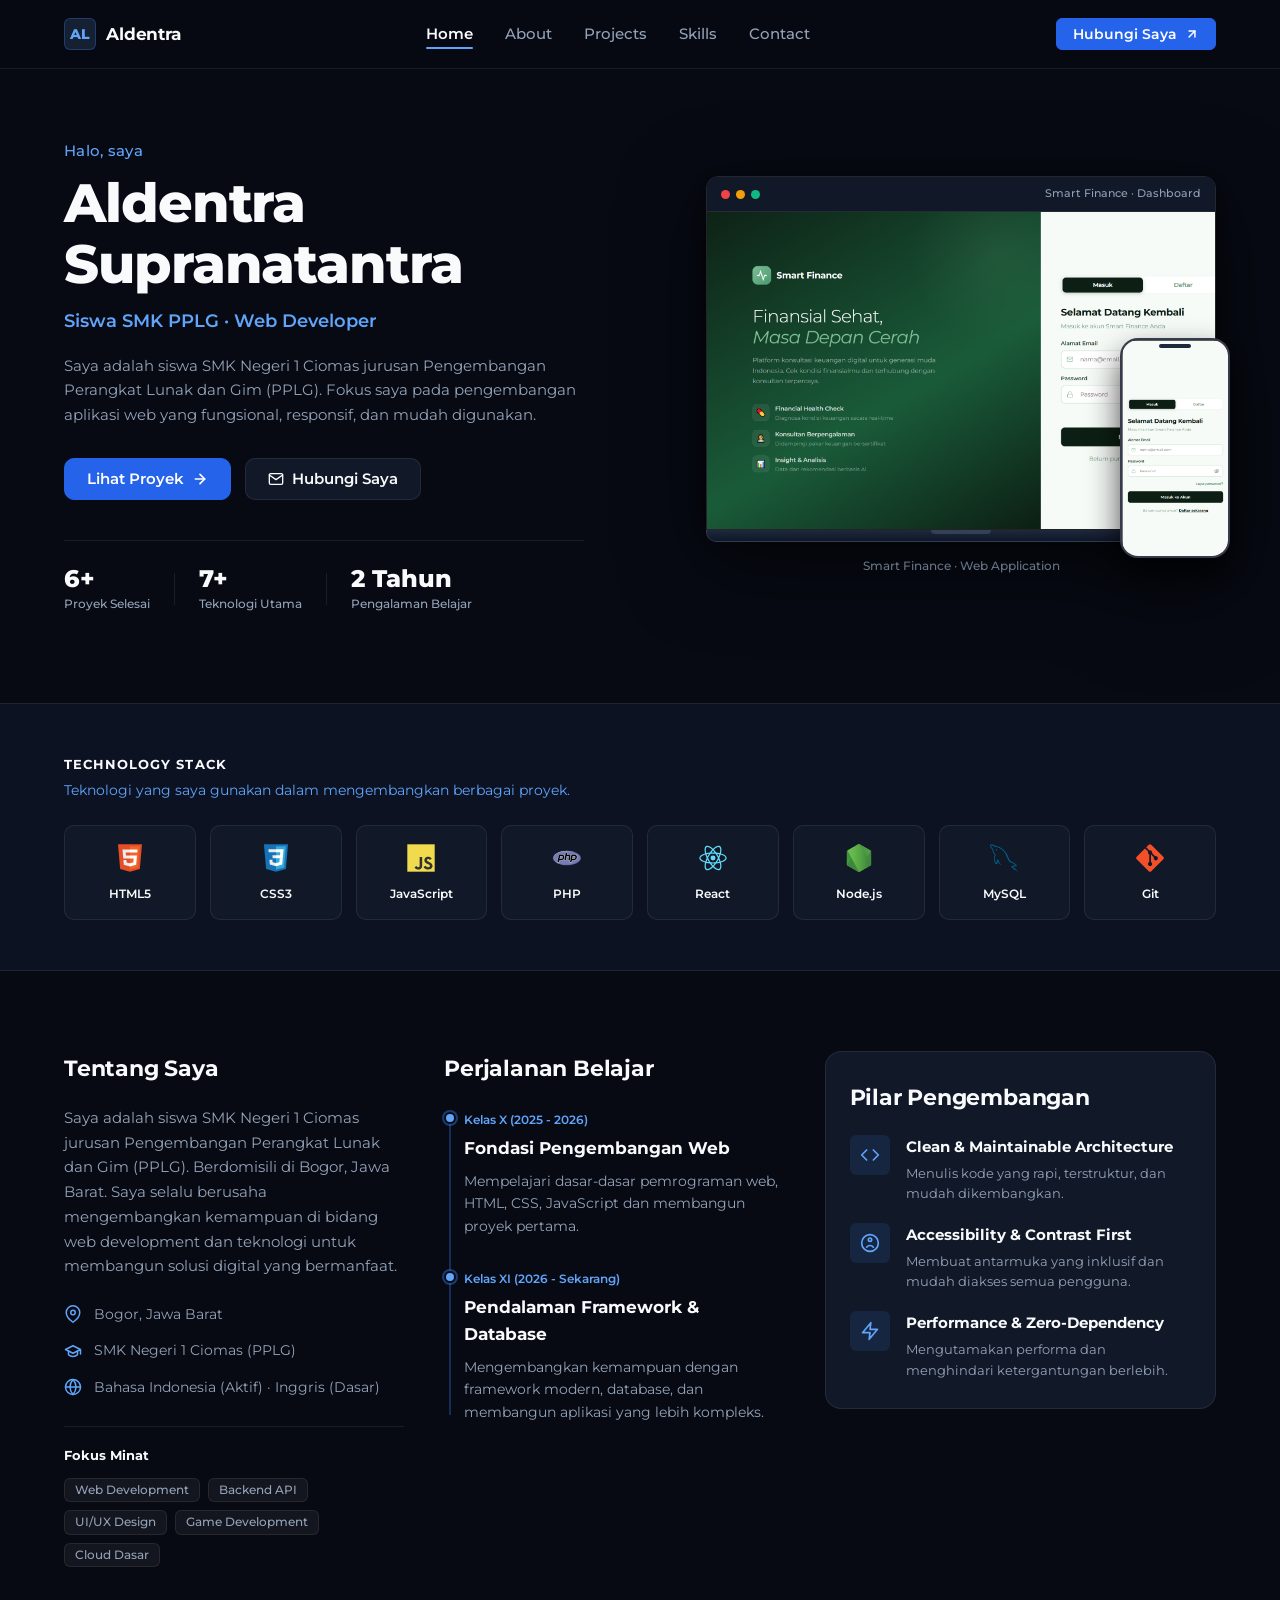
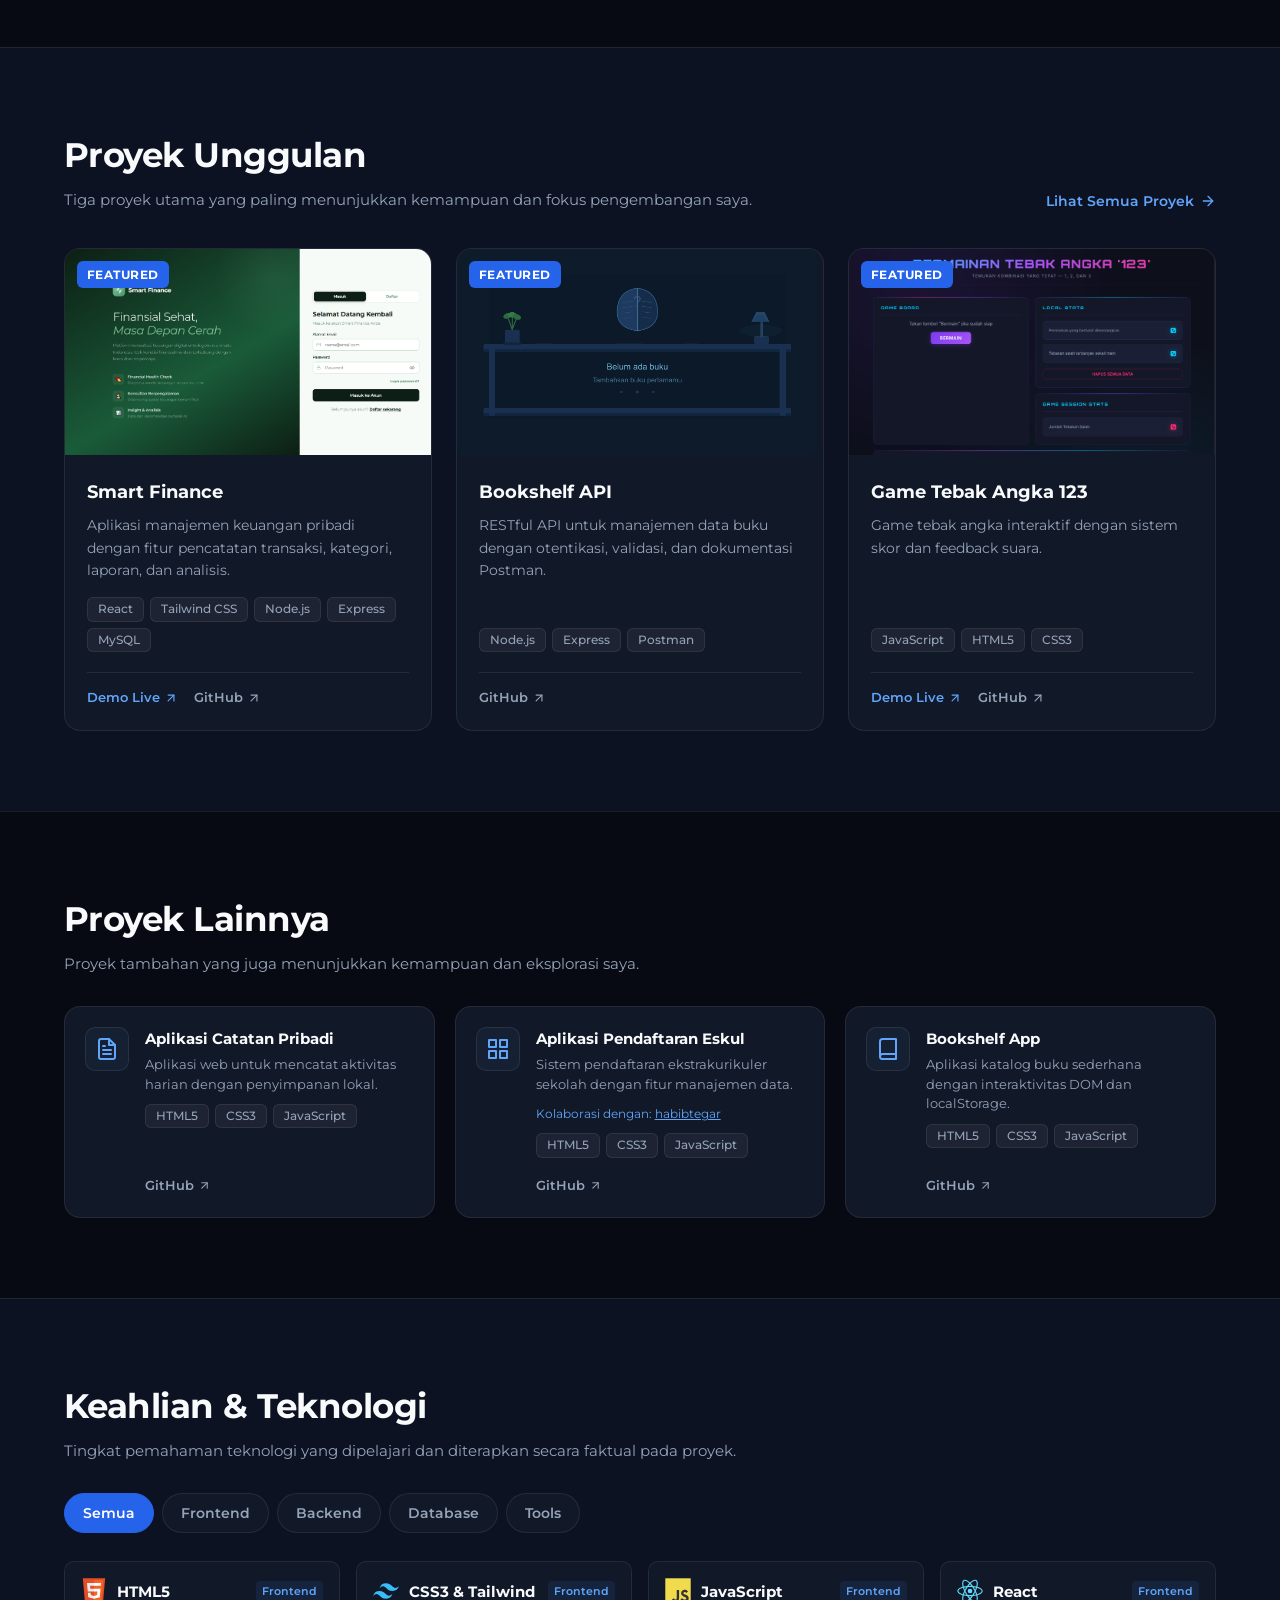
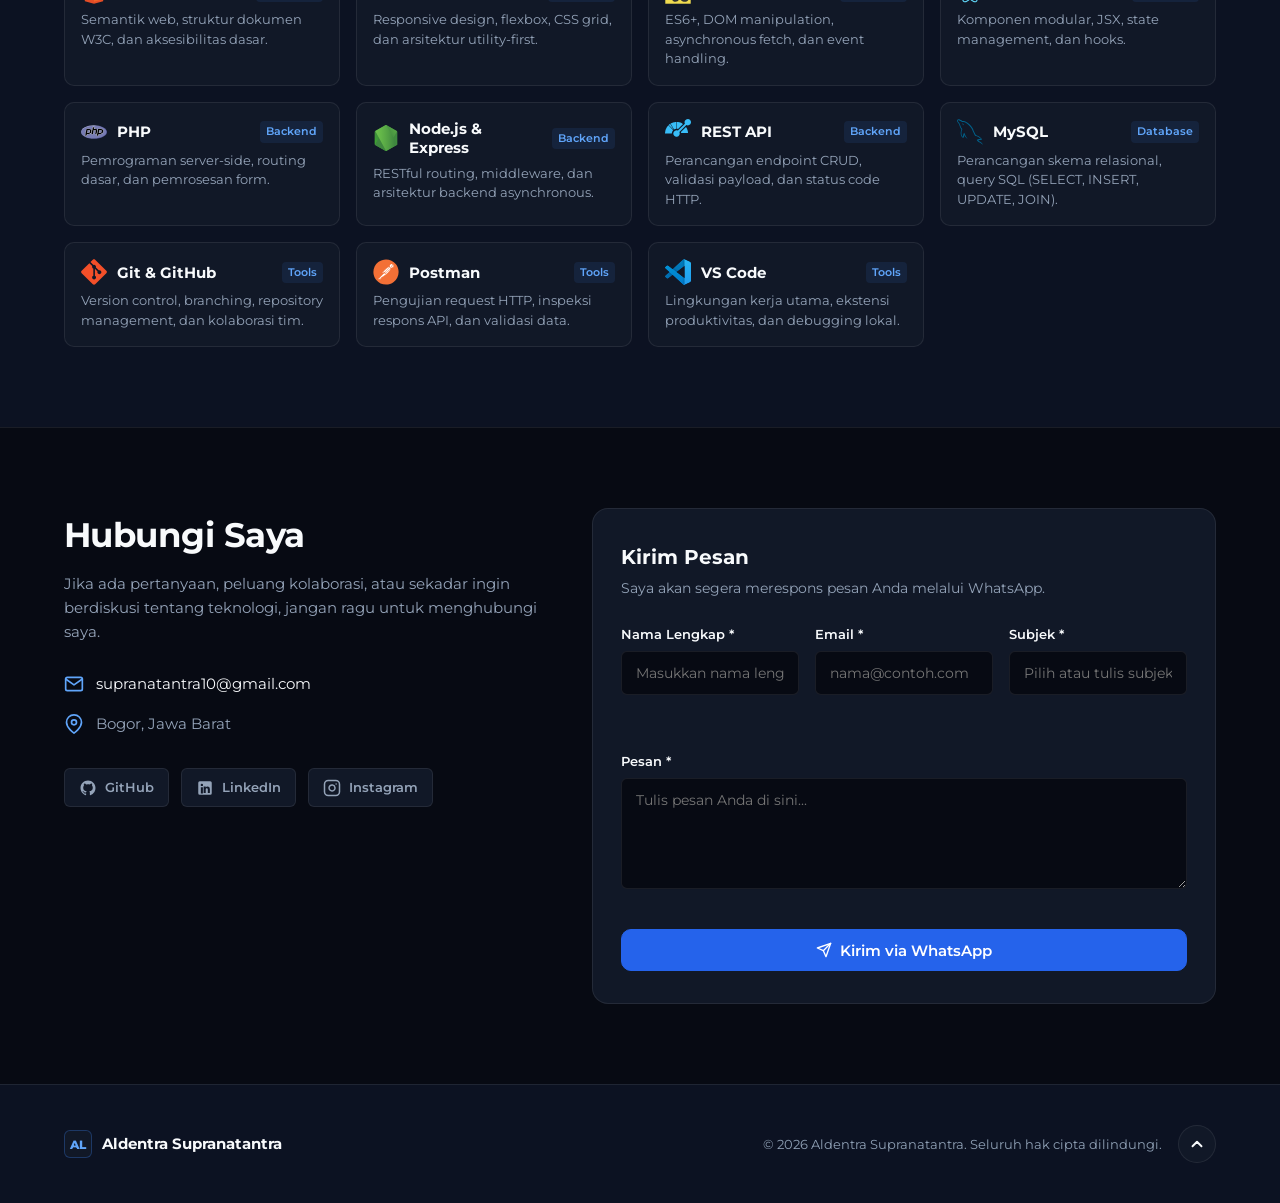
==== commit 8a7f2058: "feat: add global CSS design tokens and layout styles alongside portfolio HTML update" ====
--- a/index.html
+++ b/index.html
@@ -1038,16 +1038,6 @@
         <span class="footer-name">Aldentra Supranatantra</span>
       </div>
 
-      <nav class="footer-nav" aria-label="Navigasi Footer">
-        <ul class="footer-nav-list">
-          <li><a href="#home" class="footer-link">Home</a></li>
-          <li><a href="#about" class="footer-link">About</a></li>
-          <li><a href="#projects" class="footer-link">Projects</a></li>
-          <li><a href="#skills" class="footer-link">Skills</a></li>
-          <li><a href="#contact" class="footer-link">Contact</a></li>
-        </ul>
-      </nav>
-
       <div class="footer-meta">
         <p class="copyright">&copy; <span id="current-year">2026</span> Aldentra Supranatantra. Seluruh hak cipta dilindungi.</p>
         <button id="back-to-top" class="back-to-top-btn" aria-label="Kembali ke atas">
--- a/css/global.css
+++ b/css/global.css
@@ -1417,21 +1417,6 @@
   color: var(--text-primary);
 }
 
-.footer-nav-list {
-  display: flex;
-  align-items: center;
-  gap: 24px;
-}
-
-.footer-link {
-  font-size: 0.875rem;
-  color: var(--text-secondary);
-}
-
-.footer-link:hover {
-  color: var(--text-primary);
-}
-
 .footer-meta {
   display: flex;
   align-items: center;
@@ -1527,11 +1512,6 @@
   .footer-container {
     flex-direction: column;
     align-items: flex-start;
-    gap: 20px;
-  }
-
-  .footer-nav-list {
-    flex-wrap: wrap;
     gap: 16px;
   }
 }
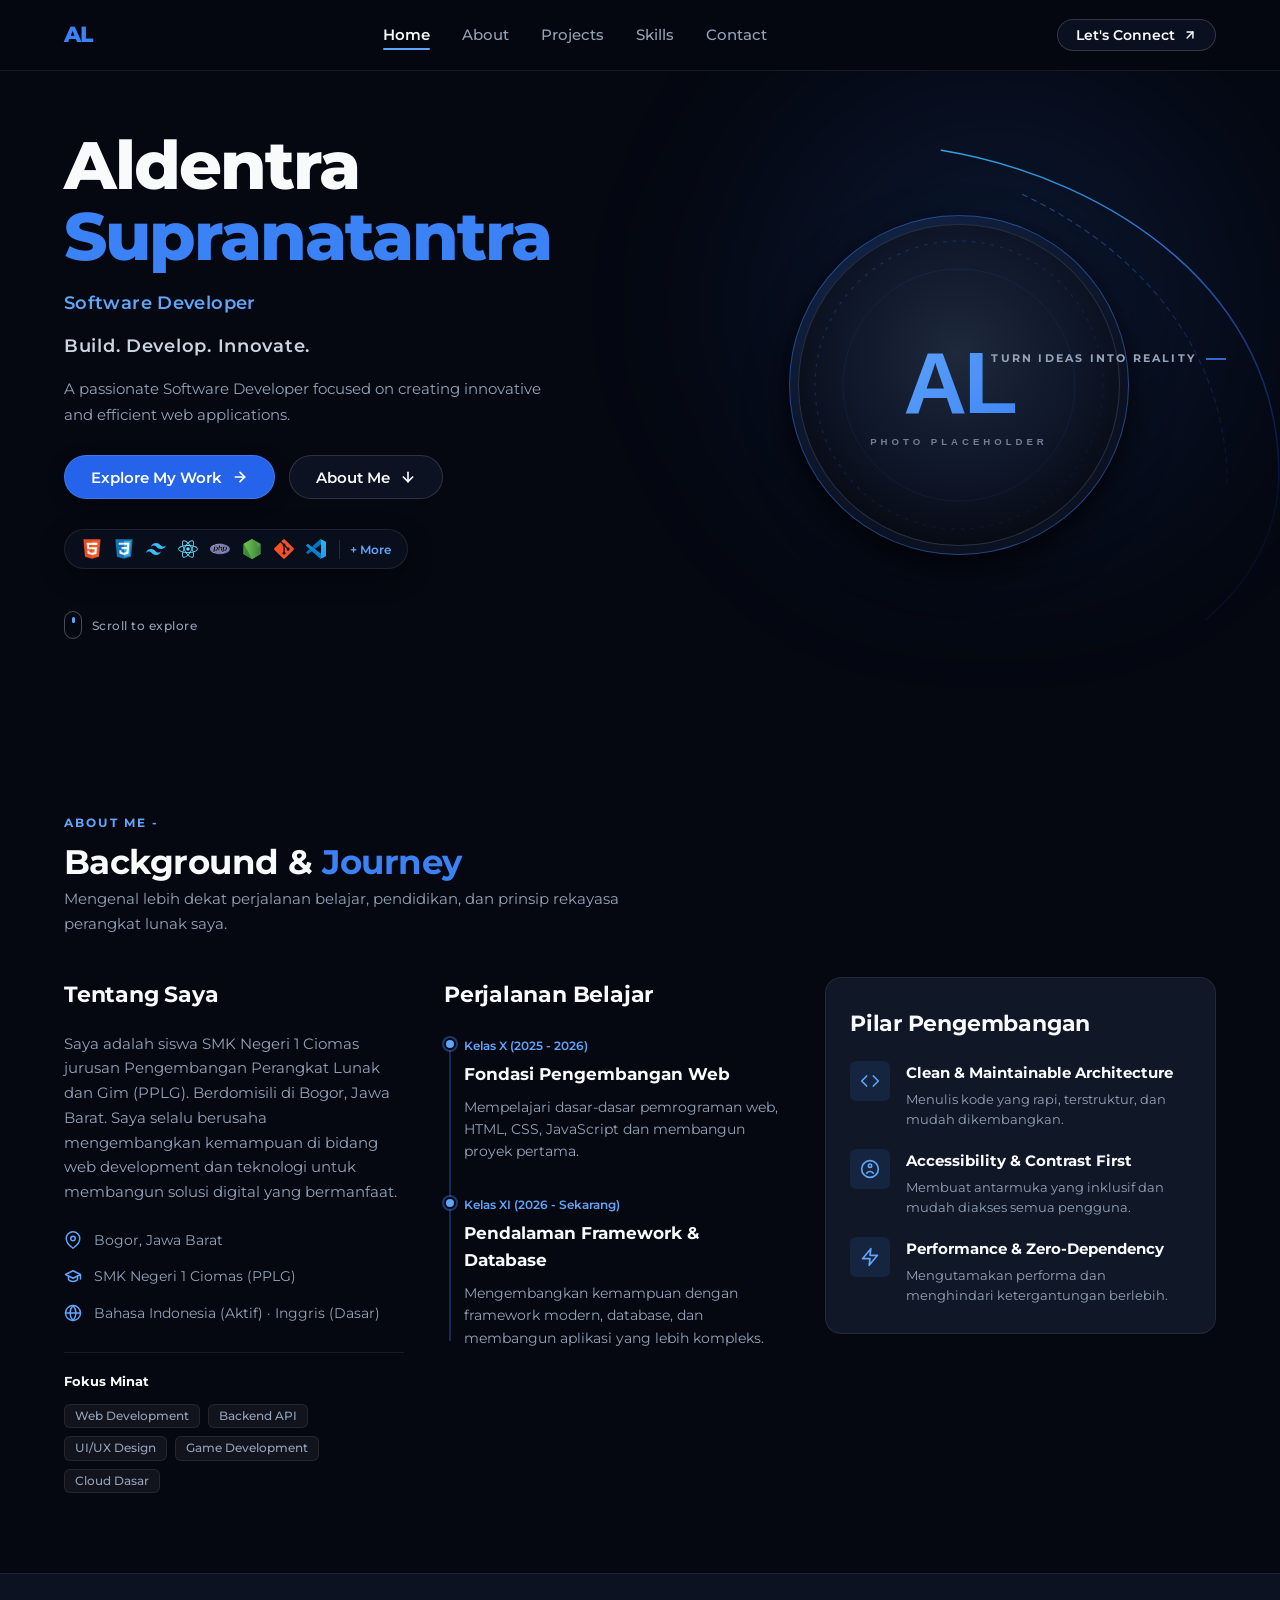
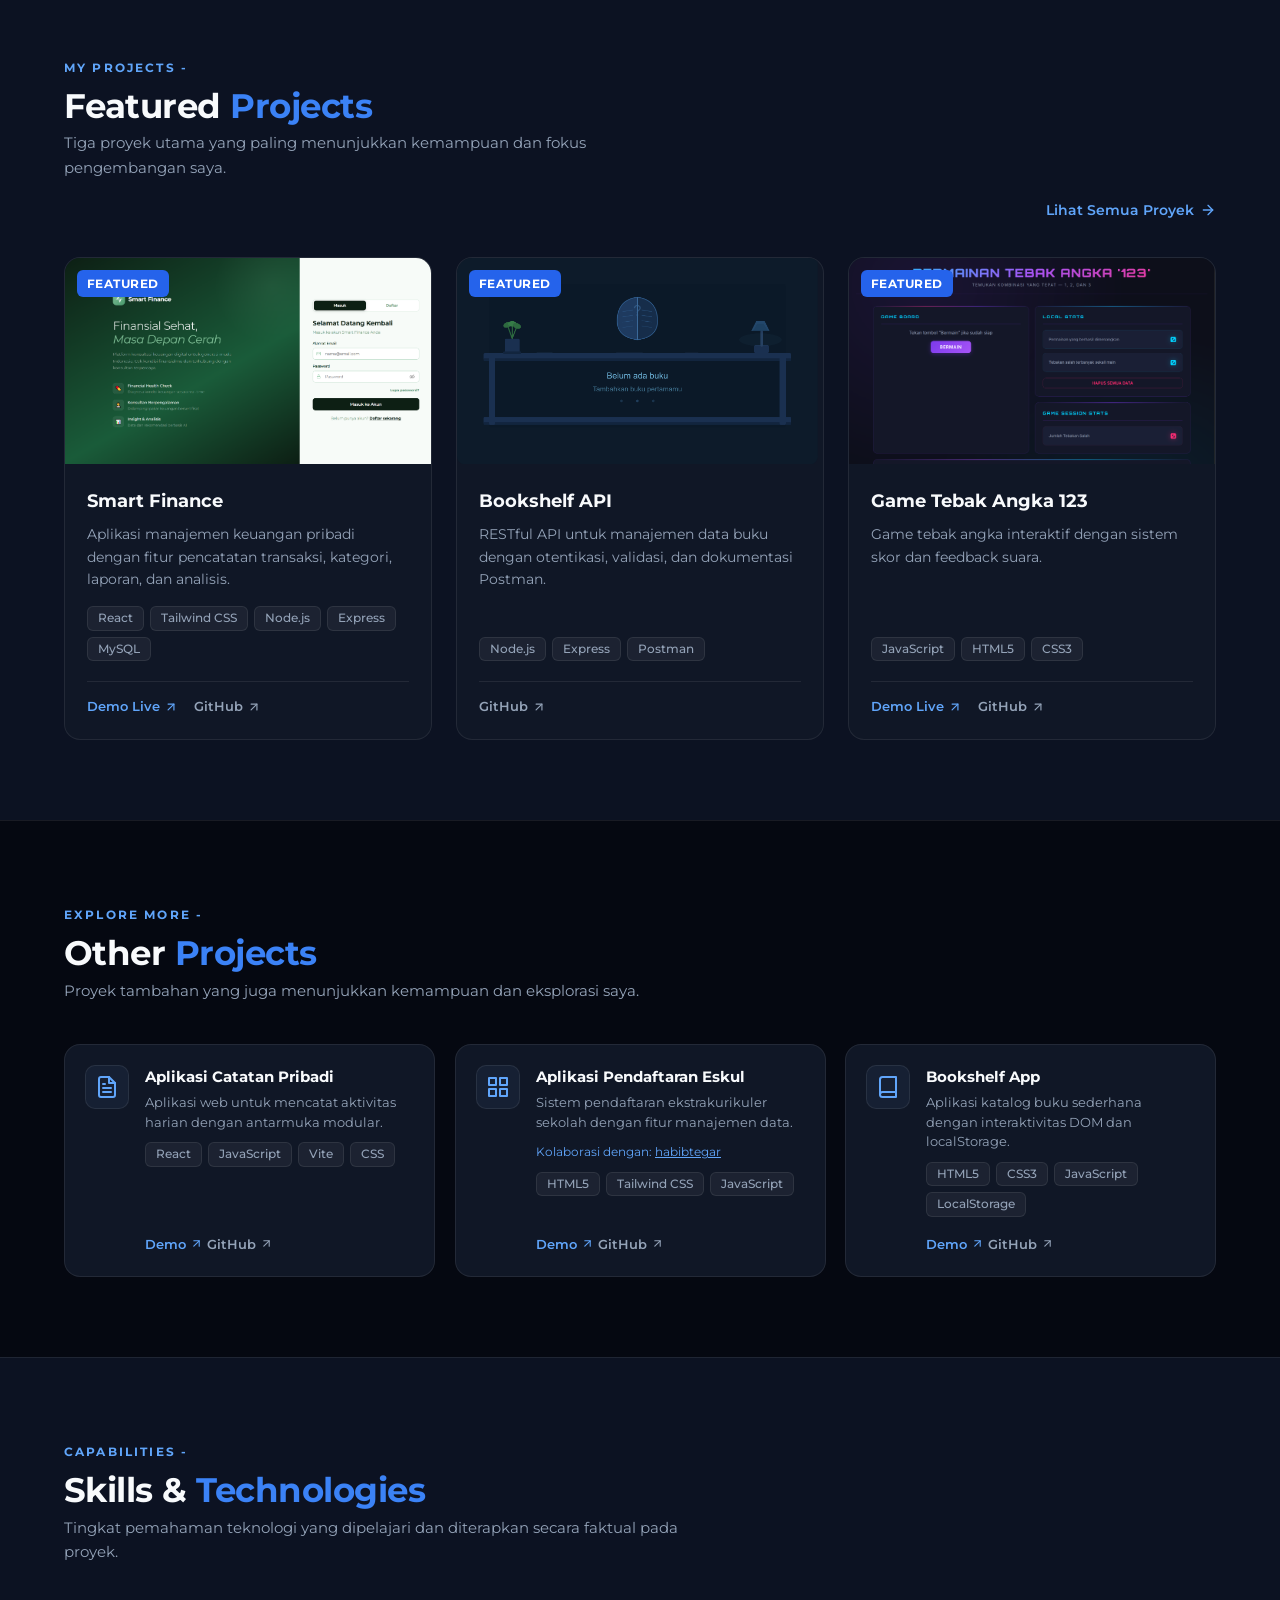
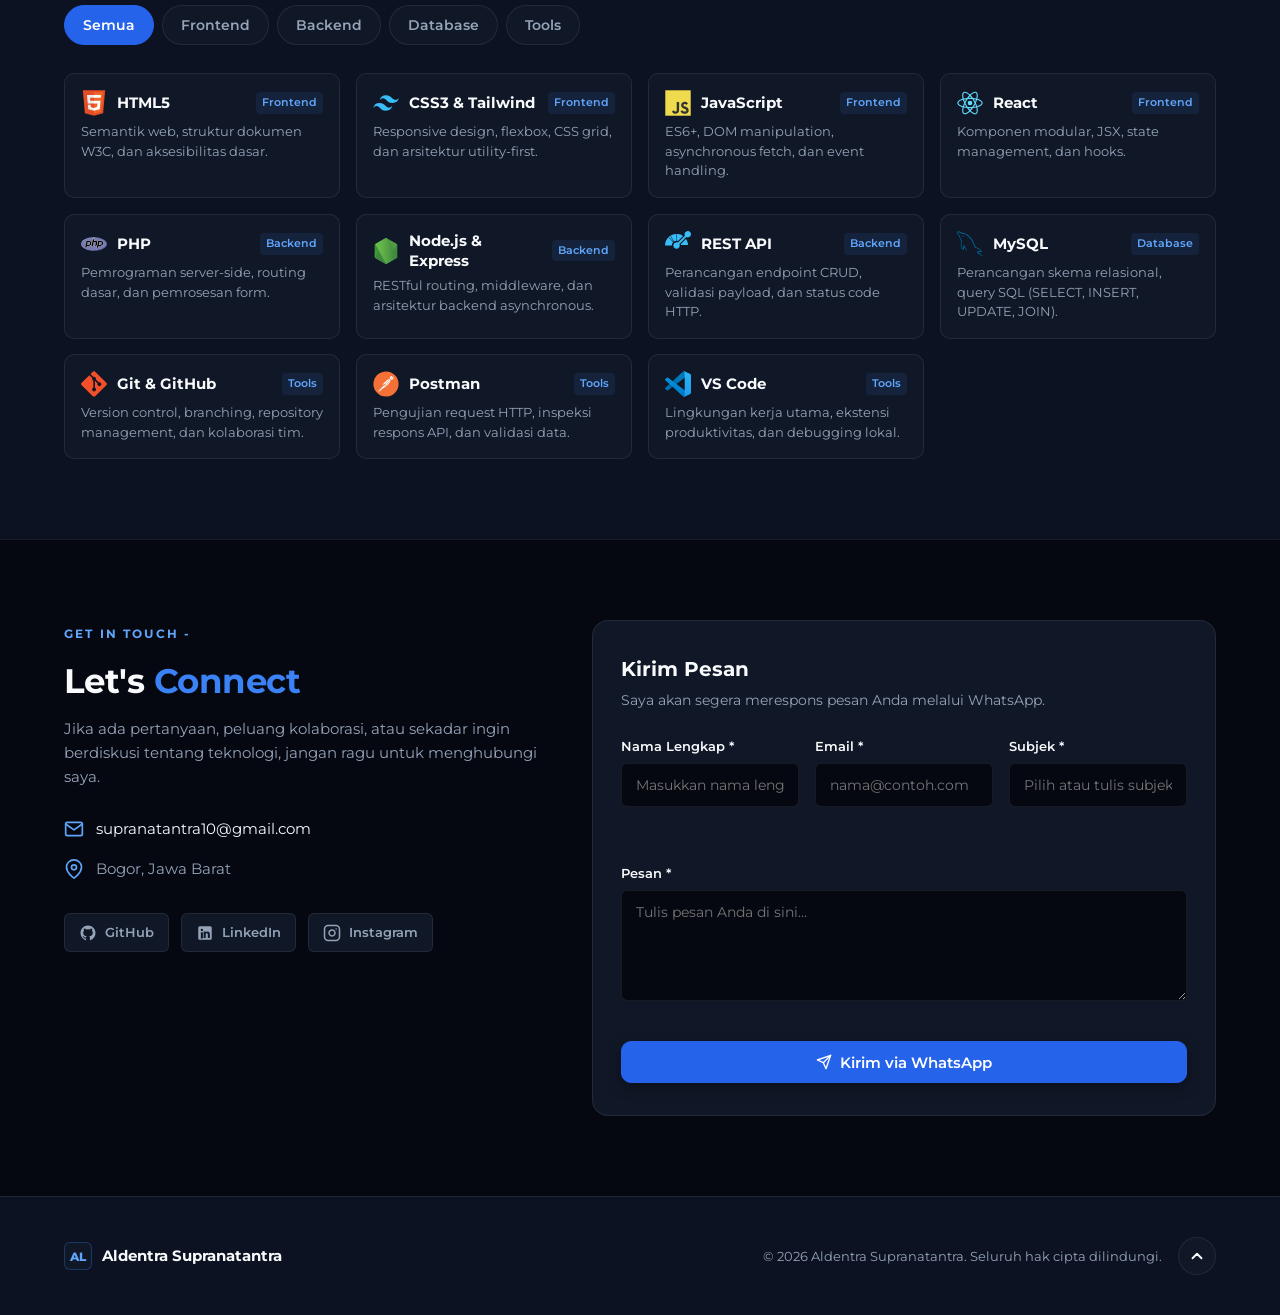
==== commit 042c313f: "feat: initialize portfolio project with HTML, CSS, JavaScript, and assets" ====
--- a/index.html
+++ b/index.html
@@ -30,7 +30,6 @@
     <div class="nav-container">
       <a href="#home" class="brand" aria-label="Aldentra Supranatantra - Kembali ke beranda">
         <span class="brand-monogram">AL</span>
-        <span class="brand-name">Aldentra</span>
       </a>
 
       <!-- Desktop Navigation Links -->
@@ -46,8 +45,8 @@
 
       <!-- Desktop CTA -->
       <div class="nav-actions">
-        <a href="#contact" class="btn btn-primary btn-sm">
-          Hubungi Saya
+        <a href="#contact" class="btn btn-nav-connect">
+          <span>Let's Connect</span>
           <svg width="14" height="14" viewBox="0 0 24 24" fill="none" stroke="currentColor" stroke-width="2.5" stroke-linecap="round" stroke-linejoin="round" aria-hidden="true">
             <line x1="7" y1="17" x2="17" y2="7"></line>
             <polyline points="7 7 17 7 17 17"></polyline>
@@ -74,7 +73,10 @@
           <li><a href="#contact" class="mobile-nav-link">Contact</a></li>
         </ul>
         <div class="mobile-cta-wrapper">
-          <a href="#contact" class="btn btn-primary btn-block">Hubungi Saya</a>
+          <a href="#contact" class="btn btn-hero-primary btn-block">
+            <span>Let's Connect</span>
+            <svg width="14" height="14" viewBox="0 0 24 24" fill="none" stroke="currentColor" stroke-width="2.5" stroke-linecap="round" stroke-linejoin="round" aria-hidden="true"><line x1="7" y1="17" x2="17" y2="7"></line><polyline points="7 7 17 7 17 17"></polyline></svg>
+          </a>
         </div>
       </nav>
     </div>
@@ -82,189 +84,150 @@
 
   <main id="main-content">
     <!-- =========================================================================
-         2. HERO SECTION
+         2. HERO SECTION (DARK EDITORIAL DEVELOPER PORTFOLIO)
          ========================================================================= -->
     <section class="hero-section" id="home" aria-label="Beranda">
+      <!-- Ambient Lighting and Signature Cosmic Arcs -->
+      <div class="hero-ambient-glow" aria-hidden="true"></div>
+      
       <div class="container hero-container">
-        <!-- Left Column: Editorial Introduction -->
+        <!-- Left Column: Personal Identity & Editorial Intro -->
         <div class="hero-content">
-          <div class="hero-eyebrow">Halo, saya</div>
+          <!-- Bold Display Headline -->
           <h1 class="hero-title">
-            Aldentra<br>
-            <span>Supranatantra</span>
+            <span class="title-first">Aldentra</span>
+            <span class="title-last">Supranatantra</span>
           </h1>
-          <p class="hero-role">Siswa SMK PPLG &middot; Web Developer</p>
+
+          <!-- Role as Clean Plain Text -->
+          <p class="hero-role">Software Developer</p>
+
+          <!-- Tagline -->
+          <p class="hero-tagline">Build. Develop. Innovate.</p>
+
+          <!-- Description -->
           <p class="hero-description">
-            Saya adalah siswa SMK Negeri 1 Ciomas jurusan Pengembangan Perangkat Lunak dan Gim (PPLG). Fokus saya pada pengembangan aplikasi web yang fungsional, responsif, dan mudah digunakan.
+            A passionate Software Developer focused on creating innovative and efficient web applications.
           </p>
 
+          <!-- Hero Action Buttons -->
           <div class="hero-actions">
-            <a href="#projects" class="btn btn-primary">
-              Lihat Proyek
+            <a href="#projects" class="btn btn-hero-primary">
+              <span>Explore My Work</span>
               <svg width="16" height="16" viewBox="0 0 24 24" fill="none" stroke="currentColor" stroke-width="2.5" stroke-linecap="round" stroke-linejoin="round" aria-hidden="true">
                 <line x1="5" y1="12" x2="19" y2="12"></line>
                 <polyline points="12 5 19 12 12 19"></polyline>
               </svg>
             </a>
-            <a href="#contact" class="btn btn-secondary">
-              <svg width="16" height="16" viewBox="0 0 24 24" fill="none" stroke="currentColor" stroke-width="2" stroke-linecap="round" stroke-linejoin="round" aria-hidden="true">
-                <path d="M4 4h16c1.1 0 2 .9 2 2v12c0 1.1-.9 2-2 2H4c-1.1 0-2-.9-2-2V6c0-1.1.9-2 2-2z"></path>
-                <polyline points="22,6 12,13 2,6"></polyline>
+            <a href="#about" class="btn btn-hero-secondary">
+              <span>About Me</span>
+              <svg width="16" height="16" viewBox="0 0 24 24" fill="none" stroke="currentColor" stroke-width="2.5" stroke-linecap="round" stroke-linejoin="round" aria-hidden="true">
+                <line x1="12" y1="5" x2="12" y2="19"></line>
+                <polyline points="19 12 12 19 5 12"></polyline>
               </svg>
-              Hubungi Saya
             </a>
           </div>
 
-          <!-- Factual Learning Stats -->
-          <div class="hero-stats" role="region" aria-label="Statistik Pembelajaran">
-            <div class="stat-item">
-              <span class="stat-number">6+</span>
-              <span class="stat-label">Proyek Selesai</span>
-            </div>
-            <div class="stat-divider" aria-hidden="true"></div>
-            <div class="stat-item">
-              <span class="stat-number">7+</span>
-              <span class="stat-label">Teknologi Utama</span>
-            </div>
-            <div class="stat-divider" aria-hidden="true"></div>
-            <div class="stat-item">
-              <span class="stat-number">2 Tahun</span>
-              <span class="stat-label">Pengalaman Belajar</span>
-            </div>
-          </div>
-        </div>
-
-        <!-- Right Column: Dual-Device Realistic Preview Frame -->
+          <!-- Floating Tech Stack Pill Capsule -->
+          <div class="hero-tech-capsule" role="region" aria-label="Teknologi Utama">
+            <div class="capsule-icons">
+              <span class="capsule-icon-item" title="HTML5">
+                <img src="assets/icons/html5.svg" alt="HTML5" width="22" height="22" loading="eager">
+              </span>
+              <span class="capsule-icon-item" title="CSS3">
+                <img src="assets/icons/css3.svg" alt="CSS3" width="22" height="22" loading="eager">
+              </span>
+              <span class="capsule-icon-item" title="Tailwind CSS">
+                <img src="assets/icons/tailwindcss.svg" alt="Tailwind CSS" width="22" height="22" loading="eager">
+              </span>
+              <span class="capsule-icon-item" title="React">
+                <img src="assets/icons/react.svg" alt="React" width="22" height="22" loading="eager">
+              </span>
+              <span class="capsule-icon-item" title="PHP">
+                <img src="assets/icons/php.svg" alt="PHP" width="22" height="22" loading="eager">
+              </span>
+              <span class="capsule-icon-item" title="Node.js">
+                <img src="assets/icons/nodejs.svg" alt="Node.js" width="22" height="22" loading="eager">
+              </span>
+              <span class="capsule-icon-item" title="Git">
+                <img src="assets/icons/git.svg" alt="Git" width="22" height="22" loading="eager">
+              </span>
+              <span class="capsule-icon-item" title="VS Code">
+                <img src="assets/icons/vscode.svg" alt="VS Code" width="22" height="22" loading="eager">
+              </span>
+            </div>
+            <a href="#skills" class="capsule-more" aria-label="Lihat seluruh keahlian">+ More</a>
+          </div>
+
+          <!-- Scroll to Explore Indicator -->
+          <div class="hero-scroll-wrapper">
+            <a href="#about" class="hero-scroll-indicator" aria-label="Gulir ke bagian Tentang Saya">
+              <span class="mouse-icon" aria-hidden="true">
+                <span class="mouse-wheel"></span>
+              </span>
+              <span class="scroll-text">Scroll to explore</span>
+            </a>
+          </div>
+        </div>
+
+        <!-- Right Column: Profile Frame & Signature Curved Lines -->
         <div class="hero-visual">
-          <div class="device-composition" aria-label="Mockup pratinjau antarmuka aplikasi Smart Finance">
-            <!-- Laptop Chassis Mockup -->
-            <div class="laptop-mockup">
-              <div class="laptop-screen">
-                <div class="mockup-header-bar">
-                  <div class="window-dots" aria-hidden="true">
-                    <span></span><span></span><span></span>
-                  </div>
-                  <div class="mockup-header-title">Smart Finance &middot; Dashboard</div>
-                </div>
-                <div class="laptop-display-content">
-                  <img
-                    src="assets/images/gambarproject1.png"
-                    alt="Tangkapan layar antarmuka aplikasi Smart Finance menampilkan grafik saldo dan transaksi"
-                    class="laptop-img"
-                    width="600"
-                    height="380"
-                    loading="eager"
-                  >
-                </div>
-              </div>
-              <div class="laptop-base" aria-hidden="true">
-                <div class="laptop-notch"></div>
-              </div>
-            </div>
-
-            <!-- Standing Mobile Phone Mockup -->
-            <div class="phone-mockup" aria-hidden="true">
-              <div class="phone-screen">
-                <div class="phone-notch"></div>
+          <div class="hero-visual-stage" aria-label="Area foto profil dan signature visual">
+            <!-- Signature Electric-Blue Curved Lines SVG -->
+            <svg class="signature-arcs-svg" viewBox="0 0 700 700" fill="none" xmlns="http://www.w3.org/2000/svg" aria-hidden="true">
+              <defs>
+                <linearGradient id="arc-grad-primary" x1="150" y1="50" x2="650" y2="550" gradientUnits="userSpaceOnUse">
+                  <stop offset="0%" stop-color="#38bdf8" stop-opacity="0.9"/>
+                  <stop offset="50%" stop-color="#3b82f6" stop-opacity="0.8"/>
+                  <stop offset="100%" stop-color="#1d4ed8" stop-opacity="0.1"/>
+                </linearGradient>
+                <linearGradient id="arc-grad-secondary" x1="250" y1="120" x2="680" y2="600" gradientUnits="userSpaceOnUse">
+                  <stop offset="0%" stop-color="#60a5fa" stop-opacity="0.7"/>
+                  <stop offset="60%" stop-color="#2563eb" stop-opacity="0.4"/>
+                  <stop offset="100%" stop-color="#1e3a8a" stop-opacity="0"/>
+                </linearGradient>
+              </defs>
+              <!-- Outer Major Arc -->
+              <path d="M 220 30 C 460 70, 680 230, 680 470 C 680 550, 640 620, 580 670" stroke="url(#arc-grad-primary)" stroke-width="2" stroke-linecap="round"/>
+              <!-- Inner Secondary Arc -->
+              <path d="M 330 90 C 500 170, 610 310, 610 490" stroke="url(#arc-grad-secondary)" stroke-width="1.5" stroke-dasharray="8 6" opacity="0.6"/>
+            </svg>
+
+            <!-- Circular Profile Photo Frame Container -->
+            <!-- LOKASI FOTO PROFIL: Ganti src di bawah dengan path file foto Anda (misal: src="assets/images/profile.jpg") -->
+            <div class="profile-frame" aria-label="Bingkai foto profil Aldentra Supranatantra">
+              <div class="profile-frame-inner">
                 <img
-                  src="assets/images/smartfinance-mobile.png"
-                  alt="Tangkapan layar antarmuka mobile aplikasi Smart Finance"
-                  class="phone-img"
-                  width="140"
-                  height="280"
+                  src="assets/images/profile-placeholder.svg"
+                  alt="Foto profil Aldentra Supranatantra"
+                  class="profile-image"
+                  width="360"
+                  height="360"
                   loading="eager"
                 >
               </div>
             </div>
-          </div>
-          <div class="mockup-caption">Smart Finance &middot; Web Application</div>
+
+            <!-- Signature Right Margin Microcopy -->
+            <div class="hero-microcopy" aria-hidden="true">
+              <span>TURN IDEAS INTO REALITY</span>
+              <span class="microcopy-dash"></span>
+            </div>
+          </div>
         </div>
       </div>
     </section>
 
     <!-- =========================================================================
-         3. TECHNOLOGY STACK RIBBON
-         ========================================================================= -->
-    <section class="section tech-stack-section" aria-label="Teknologi yang Digunakan">
-      <div class="container">
-        <div class="tech-header">
-          <h2 class="tech-title">TECHNOLOGY STACK</h2>
-          <p class="tech-subtitle">Teknologi yang saya gunakan dalam mengembangkan berbagai proyek.</p>
-        </div>
-
-        <div class="tech-grid">
-          <!-- 1. HTML5 -->
-          <div class="tech-card">
-            <div class="tech-icon-wrap" aria-hidden="true">
-              <img src="assets/icons/html5.svg" alt="" width="28" height="28" class="tech-icon-img" loading="lazy">
-            </div>
-            <span class="tech-label">HTML5</span>
-          </div>
-
-          <!-- 2. CSS3 -->
-          <div class="tech-card">
-            <div class="tech-icon-wrap" aria-hidden="true">
-              <img src="assets/icons/css3.svg" alt="" width="28" height="28" class="tech-icon-img" loading="lazy">
-            </div>
-            <span class="tech-label">CSS3</span>
-          </div>
-
-          <!-- 3. JavaScript -->
-          <div class="tech-card">
-            <div class="tech-icon-wrap" aria-hidden="true">
-              <img src="assets/icons/javascript.svg" alt="" width="28" height="28" class="tech-icon-img" loading="lazy">
-            </div>
-            <span class="tech-label">JavaScript</span>
-          </div>
-
-          <!-- 4. PHP -->
-          <div class="tech-card">
-            <div class="tech-icon-wrap" aria-hidden="true">
-              <img src="assets/icons/php.svg" alt="" width="28" height="28" class="tech-icon-img" loading="lazy">
-            </div>
-            <span class="tech-label">PHP</span>
-          </div>
-
-          <!-- 5. React -->
-          <div class="tech-card">
-            <div class="tech-icon-wrap" aria-hidden="true">
-              <img src="assets/icons/react.svg" alt="" width="28" height="28" class="tech-icon-img" loading="lazy">
-            </div>
-            <span class="tech-label">React</span>
-          </div>
-
-          <!-- 6. Node.js -->
-          <div class="tech-card">
-            <div class="tech-icon-wrap" aria-hidden="true">
-              <img src="assets/icons/nodejs.svg" alt="" width="28" height="28" class="tech-icon-img" loading="lazy">
-            </div>
-            <span class="tech-label">Node.js</span>
-          </div>
-
-          <!-- 7. MySQL -->
-          <div class="tech-card">
-            <div class="tech-icon-wrap" aria-hidden="true">
-              <img src="assets/icons/mysql.svg" alt="" width="28" height="28" class="tech-icon-img" loading="lazy">
-            </div>
-            <span class="tech-label">MySQL</span>
-          </div>
-
-          <!-- 8. Git -->
-          <div class="tech-card">
-            <div class="tech-icon-wrap" aria-hidden="true">
-              <img src="assets/icons/git.svg" alt="" width="28" height="28" class="tech-icon-img" loading="lazy">
-            </div>
-            <span class="tech-label">Git</span>
-          </div>
-        </div>
-      </div>
-    </section>
-
-    <!-- =========================================================================
-         4. ABOUT ME & LEARNING JOURNEY
+         3. ABOUT ME & LEARNING JOURNEY
          ========================================================================= -->
     <section class="section about-section" id="about" aria-label="Tentang Saya dan Perjalanan Belajar">
       <div class="container">
+        <div class="section-header-editorial">
+          <div class="section-eyebrow">ABOUT ME -</div>
+          <h2 class="section-title">Background &amp; <span class="text-accent">Journey</span></h2>
+          <p class="section-subtitle">Mengenal lebih dekat perjalanan belajar, pendidikan, dan prinsip rekayasa perangkat lunak saya.</p>
+        </div>
         <div class="about-editorial-grid">
           <!-- Column 1: Tentang Saya -->
           <div class="editorial-col">
@@ -391,12 +354,13 @@
     <section class="section projects-section" id="projects" aria-label="Proyek Unggulan">
       <div class="container">
         <div class="section-header-row">
-          <div>
-            <h2 class="section-title">Proyek Unggulan</h2>
+          <div class="section-header-editorial">
+            <div class="section-eyebrow">MY PROJECTS -</div>
+            <h2 class="section-title">Featured <span class="text-accent">Projects</span></h2>
             <p class="section-subtitle">Tiga proyek utama yang paling menunjukkan kemampuan dan fokus pengembangan saya.</p>
           </div>
           <a href="#other-projects" class="section-link">
-            Lihat Semua Proyek
+            <span>Lihat Semua Proyek</span>
             <svg width="16" height="16" viewBox="0 0 24 24" fill="none" stroke="currentColor" stroke-width="2" stroke-linecap="round" stroke-linejoin="round" aria-hidden="true">
               <line x1="5" y1="12" x2="19" y2="12"></line>
               <polyline points="12 5 19 12 12 19"></polyline>
@@ -519,8 +483,9 @@
          ========================================================================= -->
     <section class="section other-projects-section" id="other-projects" aria-label="Proyek Lainnya">
       <div class="container">
-        <div class="section-header-compact">
-          <h2 class="section-title">Proyek Lainnya</h2>
+        <div class="section-header-editorial">
+          <div class="section-eyebrow">EXPLORE MORE -</div>
+          <h2 class="section-title">Other <span class="text-accent">Projects</span></h2>
           <p class="section-subtitle">Proyek tambahan yang juga menunjukkan kemampuan dan eksplorasi saya.</p>
         </div>
 
@@ -538,13 +503,18 @@
             </div>
             <div class="compact-body">
               <h3 class="compact-title">Aplikasi Catatan Pribadi</h3>
-              <p class="compact-desc">Aplikasi web untuk mencatat aktivitas harian dengan penyimpanan lokal.</p>
+              <p class="compact-desc">Aplikasi web untuk mencatat aktivitas harian dengan antarmuka modular.</p>
               <div class="compact-tags">
-                <span class="tag">HTML5</span>
-                <span class="tag">CSS3</span>
+                <span class="tag">React</span>
                 <span class="tag">JavaScript</span>
+                <span class="tag">Vite</span>
+                <span class="tag">CSS</span>
               </div>
               <div class="compact-footer">
+                <a href="https://my-personal-notes-gamma.vercel.app/" target="_blank" rel="noopener noreferrer" class="link-action link-primary">
+                  Demo
+                  <svg width="13" height="13" viewBox="0 0 24 24" fill="none" stroke="currentColor" stroke-width="2" stroke-linecap="round" stroke-linejoin="round" aria-hidden="true"><line x1="7" y1="17" x2="17" y2="7"></line><polyline points="7 7 17 7 17 17"></polyline></svg>
+                </a>
                 <a href="https://github.com/Aldentra-S/my-personal-notes.git" target="_blank" rel="noopener noreferrer" class="link-action">
                   GitHub
                   <svg width="13" height="13" viewBox="0 0 24 24" fill="none" stroke="currentColor" stroke-width="2" stroke-linecap="round" stroke-linejoin="round" aria-hidden="true"><line x1="7" y1="17" x2="17" y2="7"></line><polyline points="7 7 17 7 17 17"></polyline></svg>
@@ -571,10 +541,14 @@
               </div>
               <div class="compact-tags">
                 <span class="tag">HTML5</span>
-                <span class="tag">CSS3</span>
+                <span class="tag">Tailwind CSS</span>
                 <span class="tag">JavaScript</span>
               </div>
               <div class="compact-footer">
+                <a href="https://aplikasi-pendaftaran-eskul.vercel.app/" target="_blank" rel="noopener noreferrer" class="link-action link-primary">
+                  Demo
+                  <svg width="13" height="13" viewBox="0 0 24 24" fill="none" stroke="currentColor" stroke-width="2" stroke-linecap="round" stroke-linejoin="round" aria-hidden="true"><line x1="7" y1="17" x2="17" y2="7"></line><polyline points="7 7 17 7 17 17"></polyline></svg>
+                </a>
                 <a href="https://github.com/habibtegar/Aplikasi_Pendaftaran_Eskul.git" target="_blank" rel="noopener noreferrer" class="link-action">
                   GitHub
                   <svg width="13" height="13" viewBox="0 0 24 24" fill="none" stroke="currentColor" stroke-width="2" stroke-linecap="round" stroke-linejoin="round" aria-hidden="true"><line x1="7" y1="17" x2="17" y2="7"></line><polyline points="7 7 17 7 17 17"></polyline></svg>
@@ -598,8 +572,13 @@
                 <span class="tag">HTML5</span>
                 <span class="tag">CSS3</span>
                 <span class="tag">JavaScript</span>
+                <span class="tag">LocalStorage</span>
               </div>
               <div class="compact-footer">
+                <a href="https://bookshelf-app-amber.vercel.app/" target="_blank" rel="noopener noreferrer" class="link-action link-primary">
+                  Demo
+                  <svg width="13" height="13" viewBox="0 0 24 24" fill="none" stroke="currentColor" stroke-width="2" stroke-linecap="round" stroke-linejoin="round" aria-hidden="true"><line x1="7" y1="17" x2="17" y2="7"></line><polyline points="7 7 17 7 17 17"></polyline></svg>
+                </a>
                 <a href="https://github.com/Aldentra-S/bookshelf-app.git" target="_blank" rel="noopener noreferrer" class="link-action">
                   GitHub
                   <svg width="13" height="13" viewBox="0 0 24 24" fill="none" stroke="currentColor" stroke-width="2" stroke-linecap="round" stroke-linejoin="round" aria-hidden="true"><line x1="7" y1="17" x2="17" y2="7"></line><polyline points="7 7 17 7 17 17"></polyline></svg>
@@ -616,8 +595,9 @@
          ========================================================================= -->
     <section class="section skills-section" id="skills" aria-label="Keahlian dan Teknologi">
       <div class="container">
-        <div class="section-header-compact">
-          <h2 class="section-title">Keahlian &amp; Teknologi</h2>
+        <div class="section-header-editorial">
+          <div class="section-eyebrow">CAPABILITIES -</div>
+          <h2 class="section-title">Skills &amp; <span class="text-accent">Technologies</span></h2>
           <p class="section-subtitle">Tingkat pemahaman teknologi yang dipelajari dan diterapkan secara faktual pada proyek.</p>
         </div>
 
@@ -936,7 +916,8 @@
         <div class="contact-dual-layout">
           <!-- Left Column: Direct Info -->
           <div class="contact-info-col">
-            <h2 class="contact-heading">Hubungi Saya</h2>
+            <div class="section-eyebrow">GET IN TOUCH -</div>
+            <h2 class="contact-heading">Let's <span class="text-accent">Connect</span></h2>
             <p class="contact-desc">
               Jika ada pertanyaan, peluang kolaborasi, atau sekadar ingin berdiskusi tentang teknologi, jangan ragu untuk menghubungi saya.
             </p>
--- a/css/global.css
+++ b/css/global.css
@@ -9,19 +9,22 @@
    -------------------------------------------------------------------------- */
 :root {
   /* Surfaces */
-  --bg-primary: #070a13;
+  --bg-primary: #050811;
   --bg-secondary: #0c1222;
-  --bg-surface: #111827;
+  --bg-surface: #101726;
   --bg-surface-elevated: #162033;
   --bg-surface-hover: #1e293b;
 
   /* Borders */
   --border-subtle: rgba(255, 255, 255, 0.08);
+  --border-glow: rgba(59, 130, 246, 0.35);
   --border-focus: #3b82f6;
   --border-hover: rgba(59, 130, 246, 0.4);
 
   /* Accents */
   --accent-primary: #2563eb;
+  --accent-electric: #3b82f6;
+  --accent-cyan: #38bdf8;
   --accent-hover: #1d4ed8;
   --accent-active: #1e40af;
   --accent-text: #60a5fa;
@@ -31,7 +34,7 @@
   /* Typography */
   --text-primary: #f8fafc;
   --text-secondary: #94a3b8;
-  --text-muted: #8fa0b5;
+  --text-muted: #94a3b8;
 
   /* Geometry & Radius */
   --radius-sm: 6px;
@@ -43,6 +46,7 @@
   --shadow-sm: 0 1px 2px rgba(0, 0, 0, 0.3);
   --shadow-md: 0 4px 16px rgba(0, 0, 0, 0.4);
   --shadow-lg: 0 12px 32px rgba(0, 0, 0, 0.5);
+  --shadow-electric: 0 8px 24px rgba(0, 0, 0, 0.45);
 
   /* Transitions */
   --duration-fast: 150ms;
@@ -158,6 +162,7 @@
   cursor: pointer;
   transition: background-color var(--duration-fast) var(--ease-standard),
               border-color var(--duration-fast) var(--ease-standard),
+              box-shadow var(--duration-fast) var(--ease-standard),
               transform var(--duration-fast) var(--ease-standard);
 }
 
@@ -169,11 +174,14 @@
   background-color: var(--accent-primary);
   color: #ffffff;
   border-color: var(--accent-primary);
+  box-shadow: 0 4px 14px rgba(0, 0, 0, 0.35);
 }
 
 .btn-primary:hover {
   background-color: var(--accent-hover);
   border-color: var(--accent-hover);
+  box-shadow: 0 6px 18px rgba(0, 0, 0, 0.45);
+  transform: translateY(-1px);
 }
 
 .btn-secondary {
@@ -185,6 +193,83 @@
 .btn-secondary:hover {
   background-color: var(--bg-surface-elevated);
   border-color: rgba(255, 255, 255, 0.16);
+  transform: translateY(-1px);
+}
+
+.btn-hero-primary {
+  display: inline-flex;
+  align-items: center;
+  justify-content: center;
+  gap: 10px;
+  padding: 13px 26px;
+  border-radius: var(--radius-full);
+  background: #2563eb;
+  color: #ffffff;
+  font-size: 0.9375rem;
+  font-weight: 600;
+  line-height: 1;
+  box-shadow: 0 4px 16px rgba(0, 0, 0, 0.35);
+  border: 1px solid rgba(255, 255, 255, 0.12);
+  cursor: pointer;
+  transition: all var(--duration-fast) var(--ease-standard);
+}
+
+.btn-hero-primary:hover {
+  background: #1d4ed8;
+  transform: translateY(-2px);
+  box-shadow: 0 6px 20px rgba(0, 0, 0, 0.45);
+  color: #ffffff;
+}
+
+.btn-hero-secondary {
+  display: inline-flex;
+  align-items: center;
+  justify-content: center;
+  gap: 10px;
+  padding: 13px 26px;
+  border-radius: var(--radius-full);
+  background: rgba(16, 24, 42, 0.7);
+  backdrop-filter: blur(8px);
+  -webkit-backdrop-filter: blur(8px);
+  border: 1px solid rgba(255, 255, 255, 0.14);
+  color: #f8fafc;
+  font-size: 0.9375rem;
+  font-weight: 600;
+  line-height: 1;
+  cursor: pointer;
+  transition: all var(--duration-fast) var(--ease-standard);
+}
+
+.btn-hero-secondary:hover {
+  background: rgba(30, 41, 59, 0.85);
+  border-color: rgba(255, 255, 255, 0.28);
+  transform: translateY(-2px);
+  color: #ffffff;
+}
+
+.btn-nav-connect {
+  display: inline-flex;
+  align-items: center;
+  gap: 8px;
+  padding: 8px 18px;
+  border-radius: var(--radius-full);
+  border: 1px solid rgba(255, 255, 255, 0.16);
+  background-color: rgba(16, 24, 42, 0.6);
+  backdrop-filter: blur(8px);
+  -webkit-backdrop-filter: blur(8px);
+  color: var(--text-primary);
+  font-size: 0.875rem;
+  font-weight: 600;
+  line-height: 1;
+  transition: all var(--duration-fast) var(--ease-standard);
+}
+
+.btn-nav-connect:hover {
+  border-color: #3b82f6;
+  background-color: rgba(37, 99, 235, 0.15);
+  box-shadow: 0 4px 14px rgba(0, 0, 0, 0.35);
+  color: #ffffff;
+  transform: translateY(-1px);
 }
 
 .btn-sm {
@@ -195,6 +280,43 @@
 
 .btn-block {
   width: 100%;
+}
+
+/* Editorial Section Headers */
+.section-header-editorial {
+  margin-bottom: 40px;
+}
+
+.section-eyebrow {
+  display: inline-flex;
+  align-items: center;
+  gap: 8px;
+  font-size: 0.75rem;
+  font-weight: 700;
+  letter-spacing: 0.18em;
+  text-transform: uppercase;
+  color: var(--accent-text);
+  margin-bottom: 10px;
+}
+
+.section-title {
+  font-size: clamp(2rem, 3.5vw, 2.75rem);
+  font-weight: 800;
+  line-height: 1.15;
+  letter-spacing: -0.025em;
+  color: var(--text-primary);
+  margin-bottom: 12px;
+}
+
+.text-accent {
+  color: #3b82f6;
+}
+
+.section-subtitle {
+  font-size: 0.9375rem;
+  line-height: 1.65;
+  color: var(--text-secondary);
+  max-width: 620px;
 }
 
 /* Tags & Badges */
@@ -220,17 +342,24 @@
   left: 0;
   right: 0;
   z-index: 1000;
-  background-color: rgba(7, 10, 19, 0.92);
-  backdrop-filter: blur(12px);
-  -webkit-backdrop-filter: blur(12px);
+  background-color: rgba(5, 8, 17, 0.85);
+  backdrop-filter: blur(16px);
+  -webkit-backdrop-filter: blur(16px);
   border-bottom: 1px solid var(--border-subtle);
+  transition: background-color var(--duration-normal) var(--ease-standard),
+              box-shadow var(--duration-normal) var(--ease-standard);
+}
+
+.navbar.scrolled {
+  background-color: rgba(5, 8, 17, 0.95);
+  box-shadow: 0 4px 24px rgba(0, 0, 0, 0.5);
 }
 
 .nav-container {
   display: flex;
   align-items: center;
   justify-content: space-between;
-  height: 68px;
+  height: 70px;
   max-width: var(--container-max);
   margin-left: auto;
   margin-right: auto;
@@ -242,28 +371,28 @@
 .brand {
   display: inline-flex;
   align-items: center;
-  gap: 10px;
   font-weight: 700;
   letter-spacing: -0.01em;
+  text-decoration: none;
 }
 
 .brand-monogram {
   display: inline-flex;
   align-items: center;
   justify-content: center;
-  width: 32px;
-  height: 32px;
-  background-color: var(--bg-surface-elevated);
-  color: var(--accent-text);
-  border: 1px solid rgba(59, 130, 246, 0.3);
-  border-radius: var(--radius-sm);
-  font-size: 0.875rem;
+  font-family: var(--font-primary);
+  font-size: 1.35rem;
   font-weight: 800;
-}
-
-.brand-name {
-  font-size: 1.05rem;
-  color: var(--text-primary);
+  letter-spacing: -0.03em;
+  color: #3b82f6;
+  line-height: 1;
+  transition: transform var(--duration-fast) var(--ease-standard),
+              color var(--duration-fast) var(--ease-standard);
+}
+
+.brand:hover .brand-monogram {
+  transform: scale(1.08);
+  color: #60a5fa;
 }
 
 /* Nav Menu */
@@ -375,315 +504,330 @@
 }
 
 /* --------------------------------------------------------------------------
-   6. HERO SECTION (SPLIT LAYOUT & DUAL DEVICE MOCKUP)
+   6. HERO SECTION (DARK EDITORIAL DEVELOPER PORTFOLIO)
    -------------------------------------------------------------------------- */
 .hero-section {
-  padding-top: 70px;
+  position: relative;
+  padding-top: 60px;
   padding-bottom: 90px;
   background-color: var(--bg-primary);
-  position: relative;
+  overflow: hidden;
+}
+
+.hero-ambient-glow {
+  position: absolute;
+  top: -10%;
+  right: -5%;
+  width: 700px;
+  height: 600px;
+  background: radial-gradient(circle, rgba(59, 130, 246, 0.16) 0%, rgba(37, 99, 235, 0.05) 50%, transparent 75%);
+  filter: blur(60px);
+  pointer-events: none;
+  z-index: 0;
 }
 
 .hero-container {
   display: grid;
   grid-template-columns: 1.15fr 1fr;
   align-items: center;
-  gap: 56px;
-}
-
-.hero-eyebrow {
-  font-size: 0.9375rem;
-  font-weight: 500;
+  gap: 48px;
+  position: relative;
+  z-index: 1;
+}
+
+/* Hero Role as Clean Plain Text */
+.hero-role {
+  font-size: 1.15rem;
+  font-weight: 600;
   color: var(--accent-text);
-  margin-bottom: 10px;
   letter-spacing: 0.02em;
-}
-
+  margin-bottom: 14px;
+}
+
+/* Title */
 .hero-title {
-  font-size: clamp(2.5rem, 4.5vw, 3.4rem);
+  font-size: clamp(2.75rem, 5.2vw, 4.4rem);
   font-weight: 800;
-  line-height: 1.12;
-  letter-spacing: -0.02em;
-  color: var(--text-primary);
-  margin-bottom: 12px;
-}
-
-.hero-title span {
-  color: var(--text-primary);
-}
-
-.hero-role {
+  line-height: 1.06;
+  letter-spacing: -0.03em;
+  margin-bottom: 16px;
+}
+
+.title-first {
+  display: block;
+  color: var(--text-primary);
+}
+
+.title-last {
+  display: block;
+  color: #3b82f6;
+}
+
+.hero-tagline {
   font-size: 1.125rem;
   font-weight: 600;
-  color: var(--accent-text);
-  margin-bottom: 18px;
+  color: #cbd5e1;
+  letter-spacing: 0.04em;
+  margin-bottom: 16px;
 }
 
 .hero-description {
   font-size: 0.9375rem;
-  line-height: 1.65;
-  color: var(--text-secondary);
-  max-width: 520px;
+  line-height: 1.7;
+  color: var(--text-secondary);
+  max-width: 480px;
+  margin-bottom: 28px;
+}
+
+.hero-actions {
+  display: flex;
+  align-items: center;
+  gap: 14px;
   margin-bottom: 30px;
-}
-
-.hero-actions {
-  display: flex;
-  align-items: center;
-  gap: 14px;
-  margin-bottom: 40px;
-}
-
-/* Factual Stats */
-.hero-stats {
-  display: flex;
-  align-items: center;
-  gap: 24px;
-  padding-top: 24px;
-  border-top: 1px solid var(--border-subtle);
-  max-width: 520px;
-}
-
-.stat-item {
-  display: flex;
-  flex-direction: column;
-}
-
-.stat-number {
-  font-size: 1.5rem;
-  font-weight: 800;
-  line-height: 1.2;
-  color: var(--text-primary);
-}
-
-.stat-label {
+  flex-wrap: wrap;
+}
+
+/* Floating Tech Capsule */
+.hero-tech-capsule {
+  display: inline-flex;
+  align-items: center;
+  gap: 12px;
+  padding: 8px 16px;
+  background-color: rgba(12, 18, 34, 0.7);
+  backdrop-filter: blur(12px);
+  -webkit-backdrop-filter: blur(12px);
+  border: 1px solid rgba(255, 255, 255, 0.09);
+  border-radius: var(--radius-full);
+  margin-bottom: 32px;
+  box-shadow: 0 8px 24px rgba(0, 0, 0, 0.4);
+}
+
+.capsule-icons {
+  display: flex;
+  align-items: center;
+  gap: 10px;
+}
+
+.capsule-icon-item {
+  display: inline-flex;
+  align-items: center;
+  justify-content: center;
+  width: 22px;
+  height: 22px;
+  transition: transform var(--duration-fast) var(--ease-standard);
+}
+
+.capsule-icon-item:hover {
+  transform: translateY(-2px);
+}
+
+.capsule-icon-item img {
+  width: 20px;
+  height: 20px;
+  object-fit: contain;
+}
+
+.capsule-more {
+  font-size: 0.75rem;
+  font-weight: 600;
+  color: var(--accent-text);
+  padding-left: 10px;
+  border-left: 1px solid rgba(255, 255, 255, 0.12);
+  transition: color var(--duration-fast) var(--ease-standard);
+}
+
+.capsule-more:hover {
+  color: #ffffff;
+}
+
+/* Scroll indicator */
+.hero-scroll-wrapper {
+  padding-top: 4px;
+}
+
+.hero-scroll-indicator {
+  display: inline-flex;
+  align-items: center;
+  gap: 10px;
+  color: var(--text-muted);
   font-size: 0.75rem;
   font-weight: 500;
-  color: var(--text-secondary);
-}
-
-.stat-divider {
-  width: 1px;
-  height: 32px;
-  background-color: var(--border-subtle);
-}
-
-/* Hero Right: Dual-Device Realistic Preview Frame */
+  letter-spacing: 0.04em;
+  transition: color var(--duration-fast) var(--ease-standard);
+}
+
+.hero-scroll-indicator:hover {
+  color: var(--text-primary);
+}
+
+.mouse-icon {
+  width: 18px;
+  height: 28px;
+  border: 1.5px solid rgba(148, 163, 184, 0.45);
+  border-radius: 10px;
+  position: relative;
+  display: flex;
+  justify-content: center;
+  padding-top: 5px;
+}
+
+.mouse-wheel {
+  width: 3px;
+  height: 6px;
+  background-color: var(--accent-text);
+  border-radius: 2px;
+  animation: mouse-scroll 1.8s infinite ease-in-out;
+}
+
+/* Hero Right: Workstation Stage */
 .hero-visual {
-  display: flex;
-  flex-direction: column;
-  align-items: center;
   position: relative;
-}
-
-.device-composition {
+  display: flex;
+  justify-content: center;
+  align-items: center;
+}
+
+.hero-visual-stage {
   position: relative;
   width: 100%;
-  max-width: 520px;
-  filter: drop-shadow(0 20px 40px rgba(0, 0, 0, 0.6));
-}
-
-/* Laptop Mockup */
-.laptop-mockup {
+  max-width: 540px;
+  min-height: 440px;
+  display: flex;
+  align-items: center;
+  justify-content: center;
+}
+
+/* Signature Cosmic Arcs */
+.signature-arcs-svg {
+  position: absolute;
+  top: -15%;
+  right: -15%;
+  width: 130%;
+  height: 130%;
+  pointer-events: none;
+  z-index: 1;
+  animation: arc-pulse 8s infinite alternate ease-in-out;
+}
+
+/* Circular Profile Photo Frame */
+.profile-frame {
+  position: relative;
+  z-index: 2;
+  width: 340px;
+  height: 340px;
+  max-width: 100%;
+  aspect-ratio: 1 / 1;
+  padding: 8px;
+  border-radius: 50%;
+  background: radial-gradient(circle at 35% 30%, rgba(59, 130, 246, 0.22) 0%, rgba(12, 18, 34, 0.9) 70%);
+  border: 1px solid rgba(59, 130, 246, 0.45);
+  box-shadow: 0 16px 40px rgba(0, 0, 0, 0.65), 0 2px 8px rgba(0, 0, 0, 0.4);
+  transition: transform var(--duration-normal) var(--ease-standard),
+              box-shadow var(--duration-normal) var(--ease-standard),
+              border-color var(--duration-normal) var(--ease-standard);
+}
+
+.profile-frame:hover {
+  transform: translateY(-4px);
+  border-color: rgba(59, 130, 246, 0.85);
+  box-shadow: 0 20px 48px rgba(0, 0, 0, 0.75), 0 4px 12px rgba(0, 0, 0, 0.5);
+}
+
+.profile-frame-inner {
+  position: relative;
   width: 100%;
-}
-
-.laptop-screen {
-  background-color: transparent;
-  border: 1px solid rgba(255, 255, 255, 0.12);
-  border-radius: 12px 12px 0 0;
+  height: 100%;
+  border-radius: 50%;
   overflow: hidden;
-  box-shadow: 0 4px 20px rgba(0, 0, 0, 0.5);
-}
-
-.mockup-header-bar {
-  display: flex;
-  align-items: center;
-  justify-content: space-between;
-  padding: 8px 14px;
-  background-color: #111827;
-  border-bottom: 1px solid rgba(255, 255, 255, 0.08);
-}
-
-.window-dots {
-  display: flex;
-  gap: 6px;
-}
-
-.window-dots span {
-  width: 9px;
-  height: 9px;
-  border-radius: 50%;
-  background-color: #374151;
-}
-
-.window-dots span:nth-child(1) { background-color: #ef4444; }
-.window-dots span:nth-child(2) { background-color: #f59e0b; }
-.window-dots span:nth-child(3) { background-color: #10b981; }
-
-.mockup-header-title {
-  font-size: 0.6875rem;
-  font-weight: 500;
-  color: var(--text-muted);
-}
-
-.laptop-display-content {
-  position: relative;
-  aspect-ratio: 16 / 10;
-  background-color: #070a13;
-  overflow: hidden;
-}
-
-.laptop-img {
+  background-color: var(--bg-surface);
+  border: 1px solid rgba(255, 255, 255, 0.1);
+  display: flex;
+  align-items: center;
+  justify-content: center;
+}
+
+.profile-image {
   width: 100%;
   height: 100%;
   object-fit: cover;
-  object-position: top center;
-}
-
-.laptop-base {
-  height: 12px;
-  background: linear-gradient(180deg, #1e293b 0%, #0f172a 100%);
-  border-radius: 0 0 10px 10px;
-  border: 1px solid rgba(255, 255, 255, 0.1);
-  border-top: none;
-  position: relative;
-  display: flex;
+  display: block;
+  border-radius: 50%;
+}
+
+.profile-image:not([src]),
+.profile-image[src=""] {
+  display: none;
+}
+
+.profile-placeholder {
+  display: flex;
+  align-items: center;
   justify-content: center;
-}
-
-.laptop-notch {
-  width: 60px;
-  height: 4px;
-  background-color: #334155;
-  border-radius: 0 0 4px 4px;
-}
-
-/* Standing Phone Mockup */
-.phone-mockup {
-  position: absolute;
-  right: -14px;
-  bottom: -16px;
-  width: 110px;
-  aspect-ratio: 9 / 18;
-  background-color: #0f172a;
-  border: 2px solid rgba(255, 255, 255, 0.16);
-  border-radius: 18px;
-  overflow: hidden;
-  box-shadow: 0 16px 32px rgba(0, 0, 0, 0.7);
-  z-index: 2;
-}
-
-.phone-screen {
-  position: relative;
   width: 100%;
   height: 100%;
-  background-color: #070a13;
-}
-
-.phone-notch {
+  background: radial-gradient(circle at 50% 40%, rgba(30, 41, 59, 0.8) 0%, rgba(10, 15, 28, 0.95) 100%);
+}
+
+.placeholder-monogram {
+  font-family: var(--font-primary);
+  font-size: 4.5rem;
+  font-weight: 800;
+  letter-spacing: -0.04em;
+  color: #3b82f6;
+  user-select: none;
+}
+
+/* Microcopy along arc */
+.hero-microcopy {
   position: absolute;
-  top: 4px;
-  left: 50%;
-  transform: translateX(-50%);
-  width: 32px;
-  height: 4px;
-  background-color: #1e293b;
-  border-radius: 3px;
-  z-index: 3;
-}
-
-.phone-img {
-  width: 100%;
-  height: 100%;
-  object-fit: cover;
-  object-position: center top;
-}
-
-.mockup-caption {
-  font-size: 0.75rem;
-  font-weight: 500;
-  color: var(--text-muted);
-  margin-top: 14px;
-  text-align: center;
+  right: -10px;
+  top: 42%;
+  z-index: 4;
+  display: flex;
+  align-items: center;
+  gap: 10px;
+  font-size: 0.6875rem;
+  font-weight: 700;
+  letter-spacing: 0.2em;
+  color: var(--text-secondary);
+}
+
+.microcopy-dash {
+  width: 20px;
+  height: 1.5px;
+  background-color: #3b82f6;
+  opacity: 0.8;
+}
+
+/* Keyframe Animations */
+@keyframes arc-pulse {
+  0% {
+    opacity: 0.75;
+    transform: scale(0.99);
+  }
+  100% {
+    opacity: 0.95;
+    transform: scale(1.01);
+  }
+}
+
+@keyframes mouse-scroll {
+  0% {
+    transform: translateY(0);
+    opacity: 1;
+  }
+  75% {
+    transform: translateY(10px);
+    opacity: 0;
+  }
+  100% {
+    transform: translateY(0);
+    opacity: 0;
+  }
 }
 
 /* --------------------------------------------------------------------------
-   7. TECHNOLOGY STACK RIBBON
-   -------------------------------------------------------------------------- */
-.tech-stack-section {
-  padding-top: 50px;
-  padding-bottom: 50px;
-  background-color: var(--bg-secondary);
-  border-top: 1px solid var(--border-subtle);
-  border-bottom: 1px solid var(--border-subtle);
-}
-
-.tech-header {
-  margin-bottom: 24px;
-}
-
-.tech-title {
-  font-size: 0.8125rem;
-  font-weight: 700;
-  letter-spacing: 0.08em;
-  color: var(--text-primary);
-  margin-bottom: 4px;
-}
-
-.tech-subtitle {
-  font-size: 0.875rem;
-  color: var(--accent-text);
-}
-
-.tech-grid {
-  display: grid;
-  grid-template-columns: repeat(8, 1fr);
-  gap: 14px;
-}
-
-.tech-card {
-  display: flex;
-  flex-direction: column;
-  align-items: center;
-  justify-content: center;
-  padding: 16px 8px;
-  background-color: var(--bg-surface);
-  border: 1px solid var(--border-subtle);
-  border-radius: var(--radius-md);
-  transition: transform var(--duration-fast) var(--ease-standard),
-              border-color var(--duration-fast) var(--ease-standard);
-}
-
-.tech-card:hover {
-  transform: translateY(-2px);
-  border-color: var(--border-hover);
-}
-
-.tech-icon-wrap {
-  margin-bottom: 10px;
-  display: flex;
-  align-items: center;
-  justify-content: center;
-  width: 32px;
-  height: 32px;
-}
-
-.tech-icon-img {
-  width: 28px;
-  height: 28px;
-  object-fit: contain;
-  display: block;
-}
-
-.tech-label {
-  font-size: 0.75rem;
-  font-weight: 600;
-  color: var(--text-primary);
-}
-
-/* --------------------------------------------------------------------------
-   8. ABOUT ME & LEARNING JOURNEY (3 COLUMNS)
+   7. ABOUT ME & LEARNING JOURNEY (3 COLUMNS)
    -------------------------------------------------------------------------- */
 .about-section {
   background-color: var(--bg-primary);
@@ -1457,8 +1601,14 @@
     gap: 48px;
   }
 
-  .tech-grid {
-    grid-template-columns: repeat(4, 1fr);
+  .hero-visual-stage {
+    min-height: 400px;
+    max-width: 500px;
+    margin: 0 auto;
+  }
+
+  .hero-microcopy {
+    display: none;
   }
 
   .about-editorial-grid {
@@ -1501,6 +1651,29 @@
     display: block;
   }
 
+  .hero-title {
+    font-size: clamp(2.3rem, 7.5vw, 3.2rem);
+  }
+
+  .hero-visual-stage {
+    min-height: 320px;
+    max-width: 100%;
+  }
+
+  .signature-arcs-svg {
+    width: 135%;
+    right: -15%;
+  }
+
+  .profile-frame {
+    width: 280px;
+    height: 280px;
+  }
+
+  .placeholder-monogram {
+    font-size: 3.75rem;
+  }
+
   .featured-projects-grid {
     grid-template-columns: 1fr;
   }
@@ -1517,28 +1690,57 @@
 }
 
 @media (max-width: 480px) {
-  .hero-stats {
+  .hero-title {
+    font-size: clamp(2rem, 9vw, 2.6rem);
+  }
+
+  .hero-actions {
     flex-direction: column;
-    align-items: flex-start;
-    gap: 16px;
-  }
-
-  .stat-divider {
-    display: none;
-  }
-
-  .tech-grid {
-    grid-template-columns: repeat(2, 1fr);
+    align-items: stretch;
+    width: 100%;
+  }
+
+  .btn-hero-primary,
+  .btn-hero-secondary {
+    width: 100%;
+  }
+
+  .hero-tech-capsule {
+    padding: 10px 14px;
+    width: 100%;
+    justify-content: space-between;
+  }
+
+  .capsule-icons {
+    gap: 6px;
+    flex-wrap: wrap;
+  }
+
+  .hero-visual-stage {
+    display: flex;
+    justify-content: center;
+    align-items: center;
+    min-height: 250px;
+    padding: 10px 0;
+  }
+
+  .profile-frame {
+    width: 220px;
+    height: 220px;
+  }
+
+  .placeholder-monogram {
+    font-size: 3rem;
+  }
+
+  .signature-arcs-svg {
+    width: 140%;
+    right: -20%;
+    opacity: 0.65;
   }
 
   .skills-grid {
     grid-template-columns: 1fr;
-  }
-
-  .phone-mockup {
-    width: 85px;
-    right: -6px;
-    bottom: -10px;
   }
 
   .contact-form-card {
@@ -1553,13 +1755,33 @@
   }
 
   .hero-title {
-    font-size: 2.1rem;
-  }
-
-  .hero-actions {
-    flex-direction: column;
-    align-items: stretch;
-  }
+    font-size: 1.85rem;
+  }
+
+  .profile-frame {
+    width: 190px;
+    height: 190px;
+  }
+
+  .placeholder-monogram {
+    font-size: 2.5rem;
+  }
+}
+
+/* --------------------------------------------------------------------------
+   14.5 SCROLL REVEAL UTILITIES
+   -------------------------------------------------------------------------- */
+.reveal-item {
+  opacity: 0;
+  transform: translateY(20px);
+  transition: opacity 500ms var(--ease-standard),
+              transform 500ms var(--ease-standard);
+  will-change: opacity, transform;
+}
+
+.reveal-item.is-revealed {
+  opacity: 1;
+  transform: translateY(0);
 }
 
 /* --------------------------------------------------------------------------
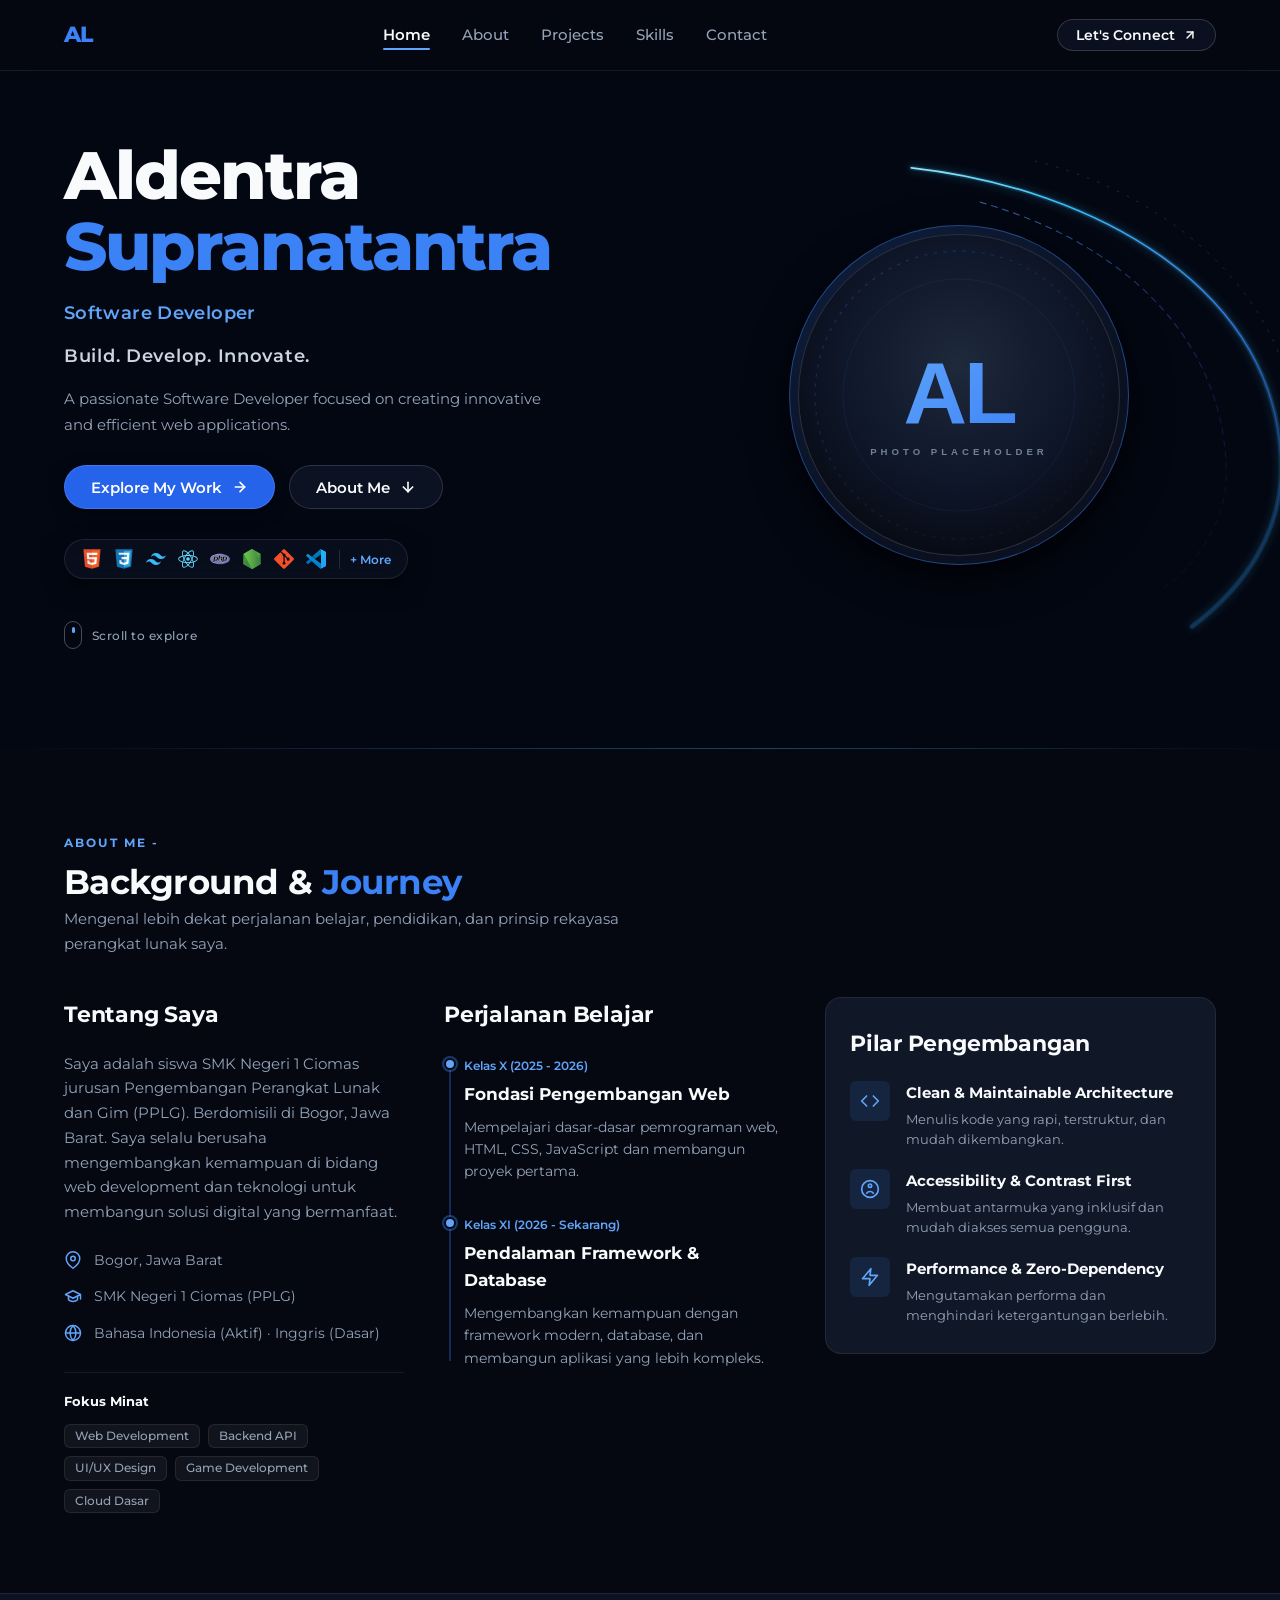
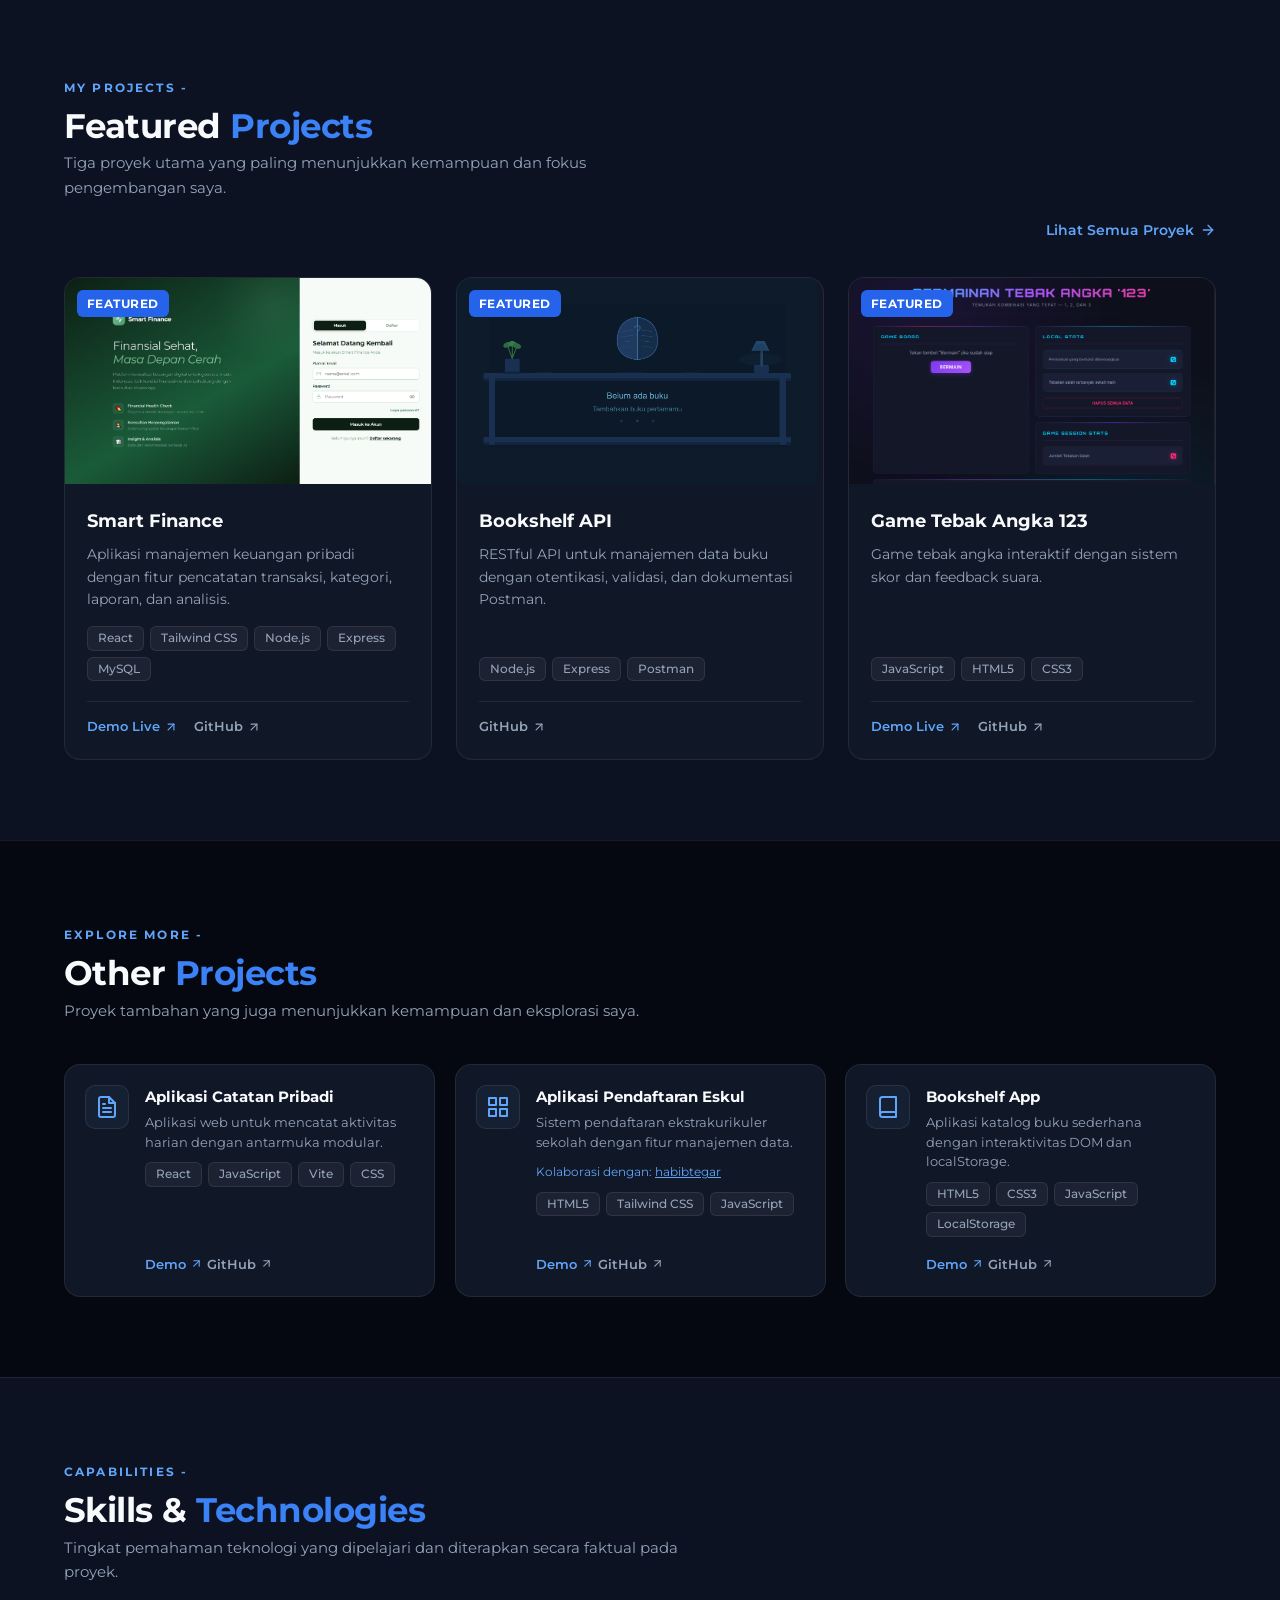
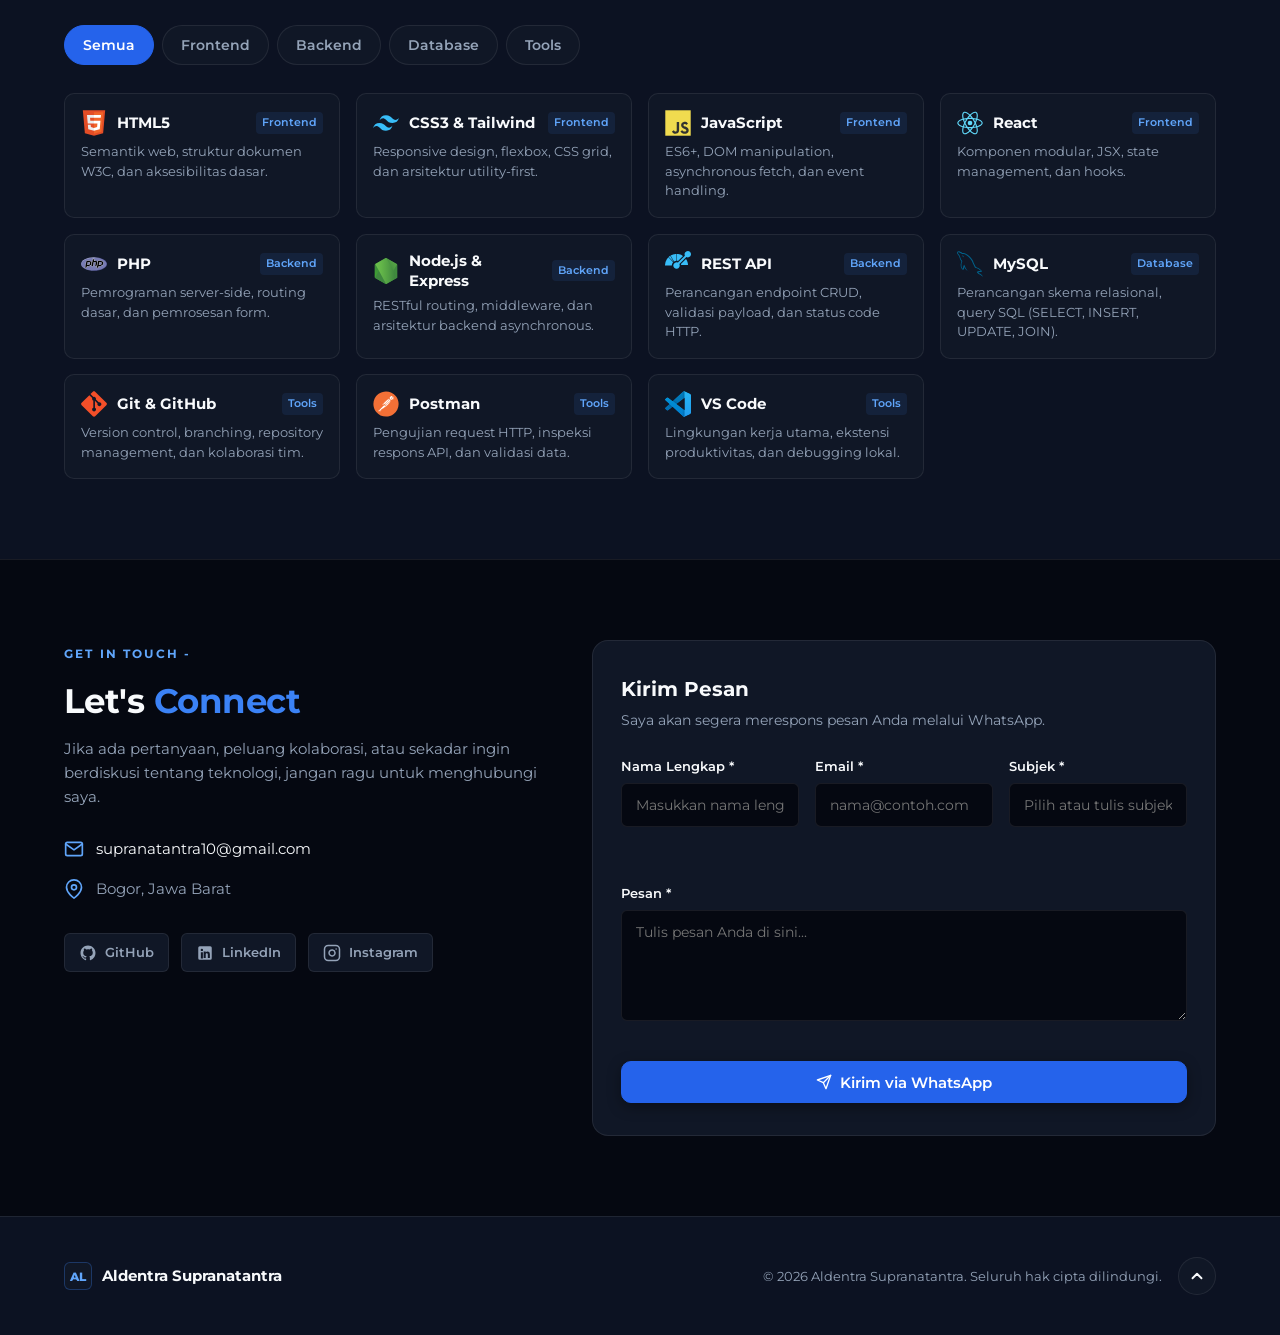
==== commit 532004d6: "feat: add global stylesheet and update index structure for portfolio" ====
--- a/index.html
+++ b/index.html
@@ -87,9 +87,6 @@
          2. HERO SECTION (DARK EDITORIAL DEVELOPER PORTFOLIO)
          ========================================================================= -->
     <section class="hero-section" id="home" aria-label="Beranda">
-      <!-- Ambient Lighting and Signature Cosmic Arcs -->
-      <div class="hero-ambient-glow" aria-hidden="true"></div>
-      
       <div class="container hero-container">
         <!-- Left Column: Personal Identity & Editorial Intro -->
         <div class="hero-content">
@@ -173,24 +170,69 @@
         <!-- Right Column: Profile Frame & Signature Curved Lines -->
         <div class="hero-visual">
           <div class="hero-visual-stage" aria-label="Area foto profil dan signature visual">
-            <!-- Signature Electric-Blue Curved Lines SVG -->
-            <svg class="signature-arcs-svg" viewBox="0 0 700 700" fill="none" xmlns="http://www.w3.org/2000/svg" aria-hidden="true">
+            <!-- Signature Electric-Blue Curved Lines SVG (Matching Reference Design) -->
+            <svg class="signature-arcs-svg" viewBox="0 0 750 750" fill="none" xmlns="http://www.w3.org/2000/svg" aria-hidden="true">
               <defs>
-                <linearGradient id="arc-grad-primary" x1="150" y1="50" x2="650" y2="550" gradientUnits="userSpaceOnUse">
-                  <stop offset="0%" stop-color="#38bdf8" stop-opacity="0.9"/>
-                  <stop offset="50%" stop-color="#3b82f6" stop-opacity="0.8"/>
-                  <stop offset="100%" stop-color="#1d4ed8" stop-opacity="0.1"/>
+                <!-- Primary Luminous Cyan to Electric Blue Gradient -->
+                <linearGradient id="arc-grad-primary" x1="160" y1="20" x2="720" y2="600" gradientUnits="userSpaceOnUse">
+                  <stop offset="0%" stop-color="#a5f3fc" stop-opacity="0.95"/>
+                  <stop offset="25%" stop-color="#38bdf8" stop-opacity="1"/>
+                  <stop offset="60%" stop-color="#3b82f6" stop-opacity="0.85"/>
+                  <stop offset="100%" stop-color="#1d4ed8" stop-opacity="0.15"/>
                 </linearGradient>
-                <linearGradient id="arc-grad-secondary" x1="250" y1="120" x2="680" y2="600" gradientUnits="userSpaceOnUse">
-                  <stop offset="0%" stop-color="#60a5fa" stop-opacity="0.7"/>
-                  <stop offset="60%" stop-color="#2563eb" stop-opacity="0.4"/>
+
+                <!-- Secondary Soft Gradient -->
+                <linearGradient id="arc-grad-secondary" x1="260" y1="90" x2="700" y2="650" gradientUnits="userSpaceOnUse">
+                  <stop offset="0%" stop-color="#60a5fa" stop-opacity="0.85"/>
+                  <stop offset="50%" stop-color="#2563eb" stop-opacity="0.5"/>
                   <stop offset="100%" stop-color="#1e3a8a" stop-opacity="0"/>
                 </linearGradient>
+
+                <!-- Luminous Blur Filter for Soft Volumetric Arc Aura -->
+                <filter id="arc-luminous-glow" x="-20%" y="-20%" width="140%" height="140%">
+                  <feGaussianBlur stdDeviation="6" result="blur"/>
+                  <feMerge>
+                    <feMergeNode in="blur"/>
+                    <feMergeNode in="SourceGraphic"/>
+                  </feMerge>
+                </filter>
               </defs>
-              <!-- Outer Major Arc -->
-              <path d="M 220 30 C 460 70, 680 230, 680 470 C 680 550, 640 620, 580 670" stroke="url(#arc-grad-primary)" stroke-width="2" stroke-linecap="round"/>
-              <!-- Inner Secondary Arc -->
-              <path d="M 330 90 C 500 170, 610 310, 610 490" stroke="url(#arc-grad-secondary)" stroke-width="1.5" stroke-dasharray="8 6" opacity="0.6"/>
+
+              <!-- Ambient Soft Volumetric Arc Aura -->
+              <path
+                d="M 170 30 C 440 60, 710 210, 710 470 C 710 560, 660 640, 580 700"
+                stroke="#38bdf8"
+                stroke-width="7"
+                stroke-linecap="round"
+                opacity="0.22"
+                filter="url(#arc-luminous-glow)"
+              />
+
+              <!-- Outer Major Arc: Crisp Luminous Core -->
+              <path
+                d="M 170 30 C 440 60, 710 210, 710 470 C 710 560, 660 640, 580 700"
+                stroke="url(#arc-grad-primary)"
+                stroke-width="2.5"
+                stroke-linecap="round"
+              />
+
+              <!-- Inner Secondary Arc: Concentric Tech Arc -->
+              <path
+                d="M 270 80 C 480 140, 630 280, 630 480 C 630 540, 590 610, 530 650"
+                stroke="url(#arc-grad-secondary)"
+                stroke-width="1.5"
+                stroke-dasharray="10 7"
+                opacity="0.7"
+              />
+
+              <!-- Subtle Outer Cosmic Faint Segment -->
+              <path
+                d="M 350 20 C 570 75, 730 240, 730 420"
+                stroke="#38bdf8"
+                stroke-width="1"
+                stroke-dasharray="4 12"
+                opacity="0.3"
+              />
             </svg>
 
             <!-- Circular Profile Photo Frame Container -->
@@ -206,12 +248,6 @@
                   loading="eager"
                 >
               </div>
-            </div>
-
-            <!-- Signature Right Margin Microcopy -->
-            <div class="hero-microcopy" aria-hidden="true">
-              <span>TURN IDEAS INTO REALITY</span>
-              <span class="microcopy-dash"></span>
             </div>
           </div>
         </div>
--- a/css/global.css
+++ b/css/global.css
@@ -508,22 +508,21 @@
    -------------------------------------------------------------------------- */
 .hero-section {
   position: relative;
-  padding-top: 60px;
-  padding-bottom: 90px;
-  background-color: var(--bg-primary);
+  padding-top: 70px;
+  padding-bottom: 100px;
+  background-color: #030712;
   overflow: hidden;
 }
 
-.hero-ambient-glow {
+.hero-section::after {
+  content: '';
   position: absolute;
-  top: -10%;
-  right: -5%;
-  width: 700px;
-  height: 600px;
-  background: radial-gradient(circle, rgba(59, 130, 246, 0.16) 0%, rgba(37, 99, 235, 0.05) 50%, transparent 75%);
-  filter: blur(60px);
+  bottom: 0;
+  left: 0;
+  right: 0;
+  height: 1px;
+  background: linear-gradient(90deg, transparent 0%, rgba(59, 130, 246, 0.2) 25%, rgba(56, 189, 248, 0.35) 60%, transparent 100%);
   pointer-events: none;
-  z-index: 0;
 }
 
 .hero-container {
@@ -700,10 +699,10 @@
 /* Signature Cosmic Arcs */
 .signature-arcs-svg {
   position: absolute;
-  top: -15%;
-  right: -15%;
-  width: 130%;
-  height: 130%;
+  top: -18%;
+  right: -18%;
+  width: 140%;
+  height: 140%;
   pointer-events: none;
   z-index: 1;
   animation: arc-pulse 8s infinite alternate ease-in-out;
@@ -722,15 +721,6 @@
   background: radial-gradient(circle at 35% 30%, rgba(59, 130, 246, 0.22) 0%, rgba(12, 18, 34, 0.9) 70%);
   border: 1px solid rgba(59, 130, 246, 0.45);
   box-shadow: 0 16px 40px rgba(0, 0, 0, 0.65), 0 2px 8px rgba(0, 0, 0, 0.4);
-  transition: transform var(--duration-normal) var(--ease-standard),
-              box-shadow var(--duration-normal) var(--ease-standard),
-              border-color var(--duration-normal) var(--ease-standard);
-}
-
-.profile-frame:hover {
-  transform: translateY(-4px);
-  border-color: rgba(59, 130, 246, 0.85);
-  box-shadow: 0 20px 48px rgba(0, 0, 0, 0.75), 0 4px 12px rgba(0, 0, 0, 0.5);
 }
 
 .profile-frame-inner {
@@ -775,28 +765,6 @@
   letter-spacing: -0.04em;
   color: #3b82f6;
   user-select: none;
-}
-
-/* Microcopy along arc */
-.hero-microcopy {
-  position: absolute;
-  right: -10px;
-  top: 42%;
-  z-index: 4;
-  display: flex;
-  align-items: center;
-  gap: 10px;
-  font-size: 0.6875rem;
-  font-weight: 700;
-  letter-spacing: 0.2em;
-  color: var(--text-secondary);
-}
-
-.microcopy-dash {
-  width: 20px;
-  height: 1.5px;
-  background-color: #3b82f6;
-  opacity: 0.8;
 }
 
 /* Keyframe Animations */
@@ -1607,10 +1575,6 @@
     margin: 0 auto;
   }
 
-  .hero-microcopy {
-    display: none;
-  }
-
   .about-editorial-grid {
     grid-template-columns: 1fr;
     gap: 36px;
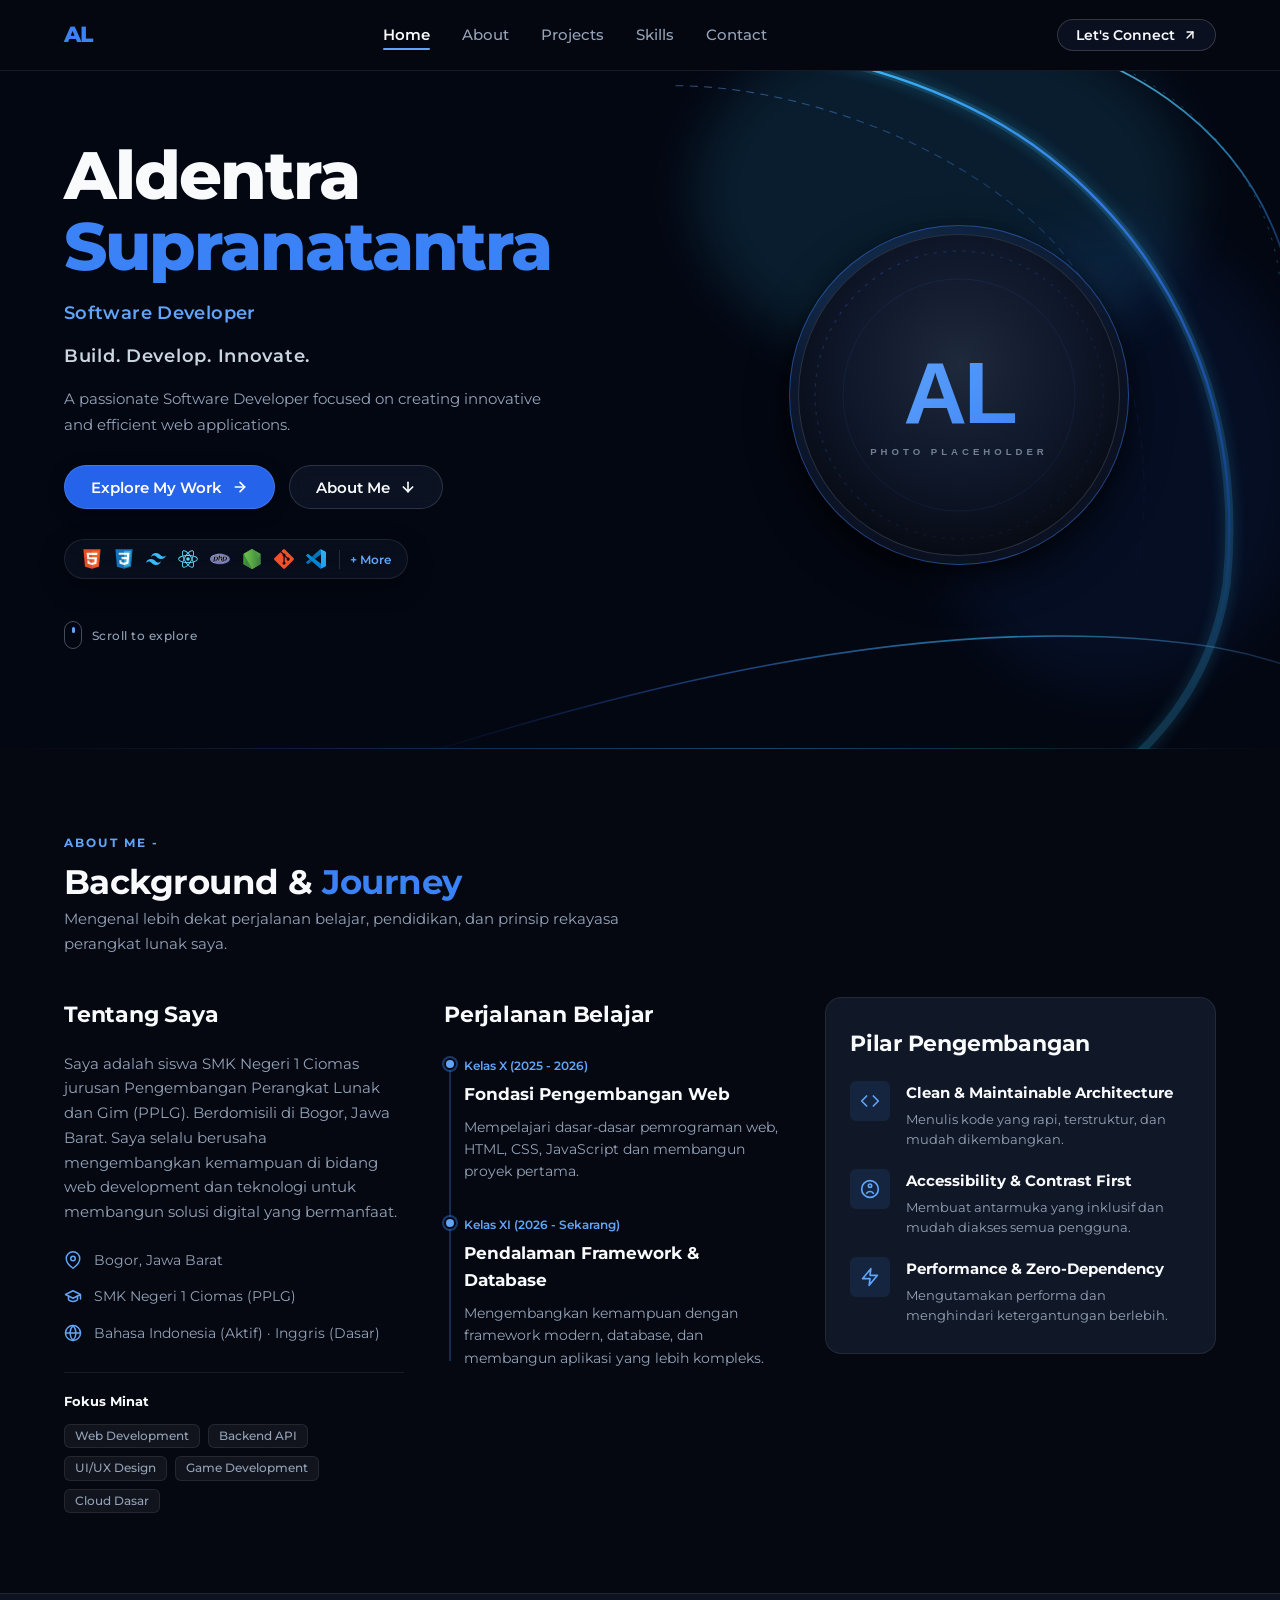
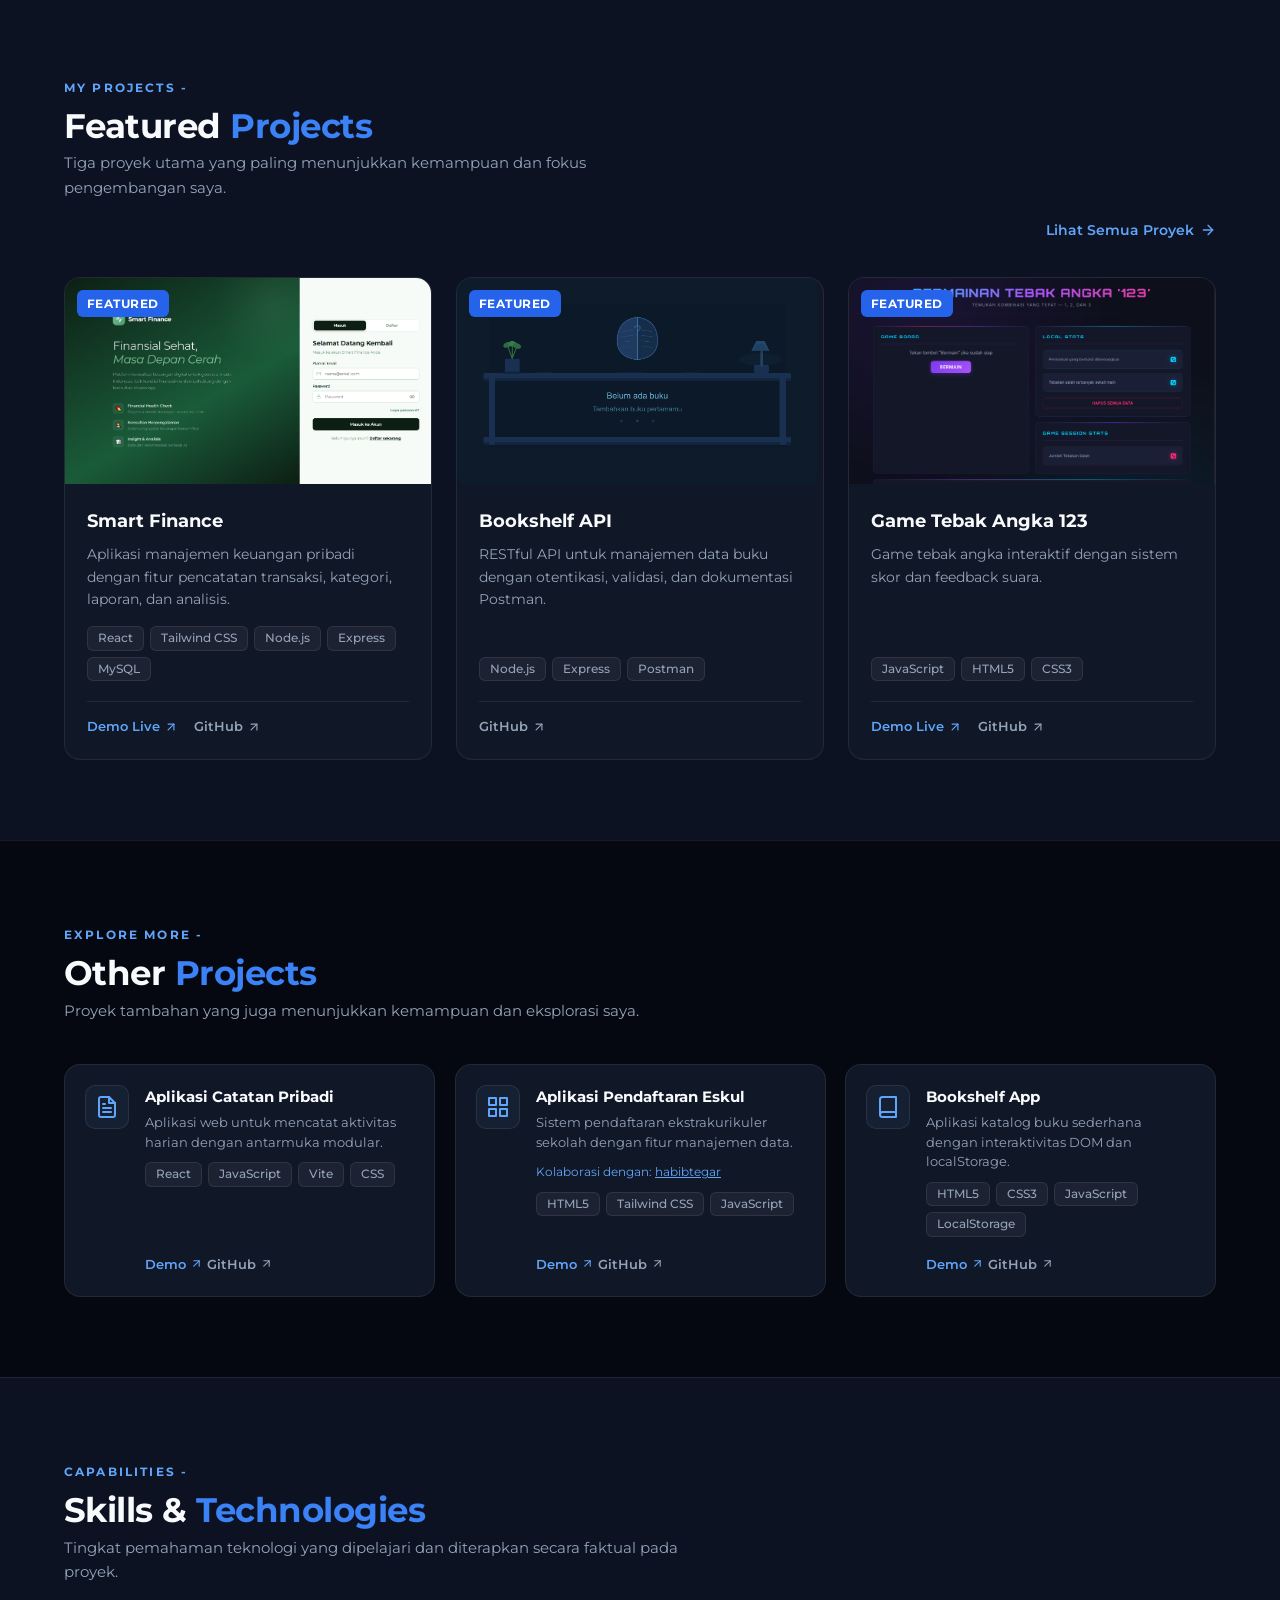
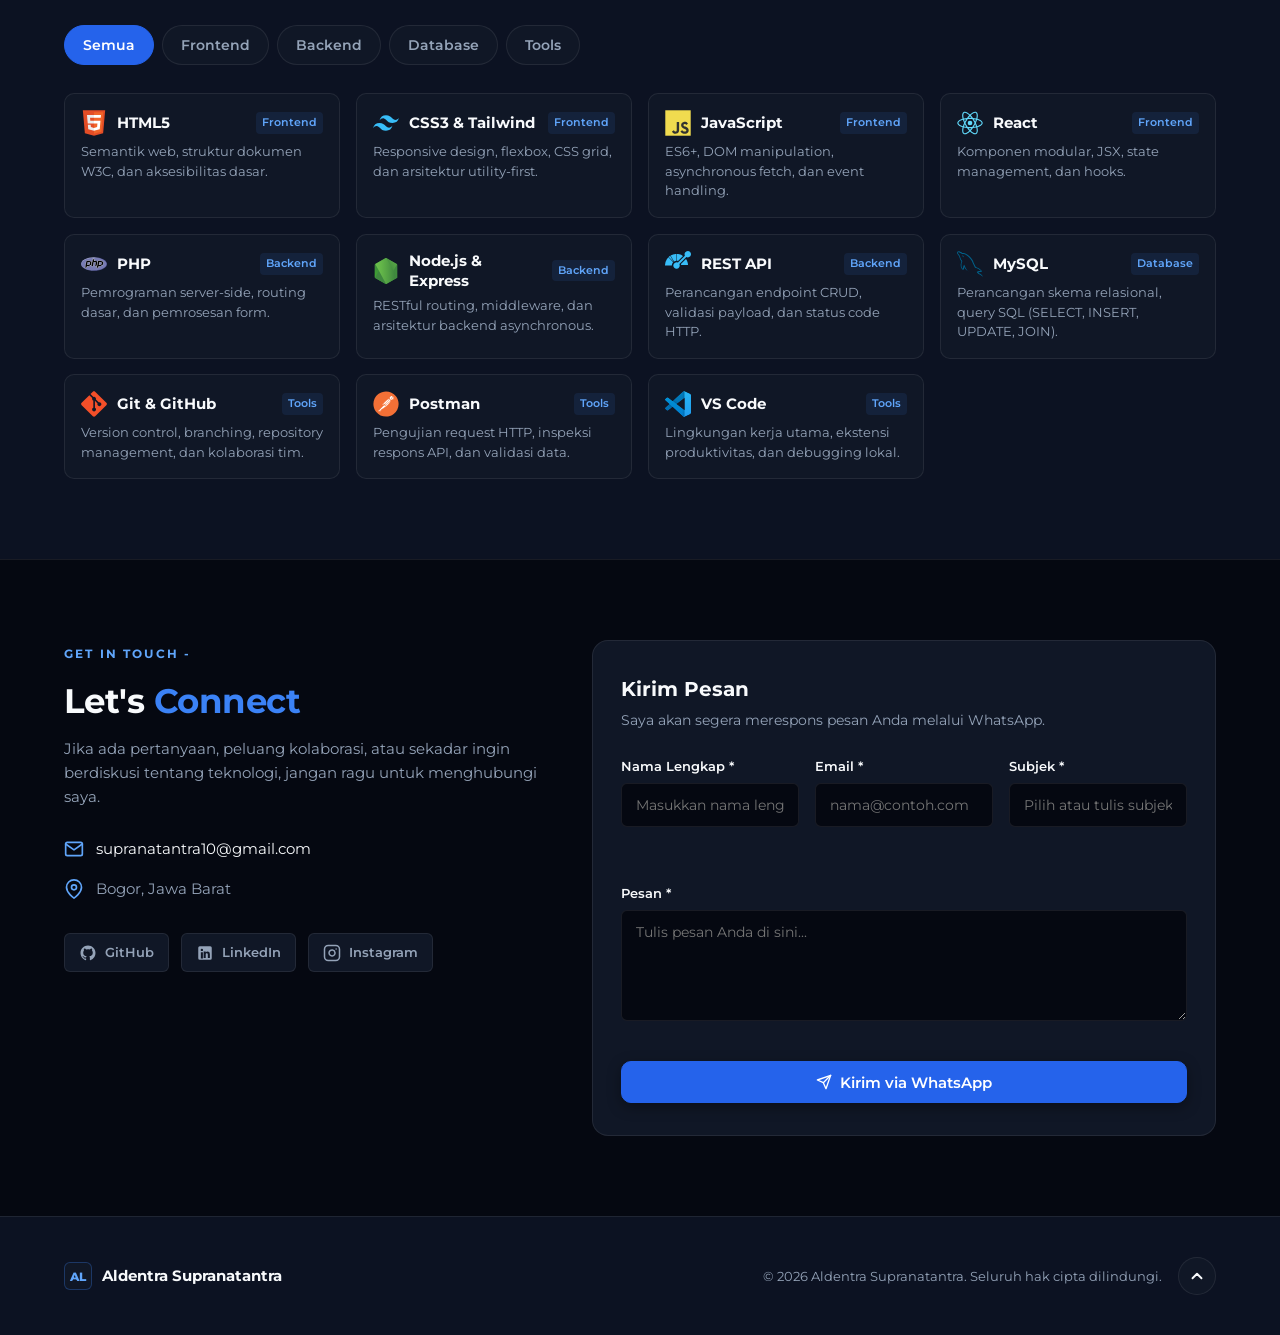
==== commit 4ab0ec0d: "feat: add global CSS design tokens and base styles for portfolio website" ====
--- a/index.html
+++ b/index.html
@@ -87,6 +87,115 @@
          2. HERO SECTION (DARK EDITORIAL DEVELOPER PORTFOLIO)
          ========================================================================= -->
     <section class="hero-section" id="home" aria-label="Beranda">
+      <!-- Signature Dynamic Electric-Blue Curved Horizon & Arcs System (Full Hero Backdrop) -->
+      <div class="hero-backdrop" aria-hidden="true">
+        <svg class="hero-backdrop-svg" viewBox="0 0 1440 850" fill="none" xmlns="http://www.w3.org/2000/svg" preserveAspectRatio="xMidYMid slice">
+          <defs>
+            <!-- Primary Grand Arc Luminous Gradient (Cyan to Electric Blue) -->
+            <linearGradient id="grand-arc-primary" x1="680" y1="0" x2="1350" y2="750" gradientUnits="userSpaceOnUse">
+              <stop offset="0%" stop-color="#bae6fd" stop-opacity="0.95"/>
+              <stop offset="18%" stop-color="#38bdf8" stop-opacity="1"/>
+              <stop offset="50%" stop-color="#3b82f6" stop-opacity="0.9"/>
+              <stop offset="85%" stop-color="#1d4ed8" stop-opacity="0.4"/>
+              <stop offset="100%" stop-color="#1e3a8a" stop-opacity="0"/>
+            </linearGradient>
+
+            <!-- Outer Crescent Arc Gradient -->
+            <linearGradient id="outer-crescent-grad" x1="1100" y1="0" x2="1440" y2="450" gradientUnits="userSpaceOnUse">
+              <stop offset="0%" stop-color="#7dd3fc" stop-opacity="0.9"/>
+              <stop offset="45%" stop-color="#38bdf8" stop-opacity="0.65"/>
+              <stop offset="85%" stop-color="#2563eb" stop-opacity="0.2"/>
+              <stop offset="100%" stop-color="#1e3a8a" stop-opacity="0"/>
+            </linearGradient>
+
+            <!-- Inner Technical Dashed Arc Gradient -->
+            <linearGradient id="inner-tech-grad" x1="750" y1="60" x2="1280" y2="650" gradientUnits="userSpaceOnUse">
+              <stop offset="0%" stop-color="#60a5fa" stop-opacity="0.75"/>
+              <stop offset="55%" stop-color="#3b82f6" stop-opacity="0.45"/>
+              <stop offset="100%" stop-color="#1d4ed8" stop-opacity="0"/>
+            </linearGradient>
+
+            <!-- Flowing Horizon Wave Gradient -->
+            <linearGradient id="horizon-wave-grad" x1="450" y1="750" x2="1440" y2="680" gradientUnits="userSpaceOnUse">
+              <stop offset="0%" stop-color="#1d4ed8" stop-opacity="0"/>
+              <stop offset="35%" stop-color="#3b82f6" stop-opacity="0.45"/>
+              <stop offset="70%" stop-color="#38bdf8" stop-opacity="0.6"/>
+              <stop offset="100%" stop-color="#60a5fa" stop-opacity="0.2"/>
+            </linearGradient>
+
+            <!-- Localized Volumetric Glow Blur Filter -->
+            <filter id="hero-glow-blur" x="-20%" y="-20%" width="140%" height="140%">
+              <feGaussianBlur stdDeviation="8" result="blur"/>
+              <feMerge>
+                <feMergeNode in="blur"/>
+                <feMergeNode in="SourceGraphic"/>
+              </feMerge>
+            </filter>
+
+            <!-- Wide Ambient Diffused Glow Filter -->
+            <filter id="wide-ambient-blur" x="-40%" y="-40%" width="180%" height="180%">
+              <feGaussianBlur stdDeviation="28"/>
+            </filter>
+          </defs>
+
+          <!-- 1. Localized Subtle Blue Ambient Lighting along upper arc contour -->
+          <ellipse cx="1060" cy="180" rx="280" ry="200" fill="#38bdf8" opacity="0.12" filter="url(#wide-ambient-blur)"/>
+          <ellipse cx="1250" cy="480" rx="220" ry="260" fill="#2563eb" opacity="0.08" filter="url(#wide-ambient-blur)"/>
+
+          <!-- 2. Tertiary Sweeping Horizon Wave (Flowing across lower hero) -->
+          <path
+            d="M 450 820 C 700 740, 980 670, 1240 680 C 1360 685, 1410 700, 1440 710"
+            stroke="url(#horizon-wave-grad)"
+            stroke-width="1.75"
+            stroke-linecap="round"
+          />
+
+          <!-- 3. Primary Grand Arc: Soft Volumetric Glow Aura Underlayer -->
+          <path
+            d="M 680 0 C 820 0, 1040 30, 1180 140 C 1320 250, 1400 420, 1380 620 C 1365 720, 1310 800, 1220 860"
+            stroke="#38bdf8"
+            stroke-width="9"
+            stroke-linecap="round"
+            opacity="0.25"
+            filter="url(#hero-glow-blur)"
+          />
+
+          <!-- 4. Primary Grand Arc: Crisp Luminous Core Filament -->
+          <path
+            d="M 680 0 C 820 0, 1040 30, 1180 140 C 1320 250, 1400 420, 1380 620 C 1365 720, 1310 800, 1220 860"
+            stroke="url(#grand-arc-primary)"
+            stroke-width="2.75"
+            stroke-linecap="round"
+          />
+
+          <!-- 5. Secondary Outer Crescent Arc (Framing Upper-Right Quadrant) -->
+          <path
+            d="M 1120 0 C 1260 20, 1390 100, 1440 240 C 1460 300, 1460 400, 1440 480"
+            stroke="url(#outer-crescent-grad)"
+            stroke-width="2"
+            stroke-linecap="round"
+          />
+
+          <!-- 6. Concentric Inner Technical Arc (Subtle Precision Line) -->
+          <path
+            d="M 760 60 C 890 60, 1070 120, 1180 230 C 1280 340, 1310 490, 1270 650"
+            stroke="url(#inner-tech-grad)"
+            stroke-width="1.25"
+            stroke-dasharray="9 7"
+            opacity="0.6"
+          />
+
+          <!-- 7. Outer Aerospace Faint Orbit Segment -->
+          <path
+            d="M 1240 30 C 1360 80, 1430 180, 1440 280"
+            stroke="#38bdf8"
+            stroke-width="1"
+            stroke-dasharray="3 10"
+            opacity="0.35"
+          />
+        </svg>
+      </div>
+
       <div class="container hero-container">
         <!-- Left Column: Personal Identity & Editorial Intro -->
         <div class="hero-content">
@@ -167,74 +276,9 @@
           </div>
         </div>
 
-        <!-- Right Column: Profile Frame & Signature Curved Lines -->
+        <!-- Right Column: Profile Frame -->
         <div class="hero-visual">
-          <div class="hero-visual-stage" aria-label="Area foto profil dan signature visual">
-            <!-- Signature Electric-Blue Curved Lines SVG (Matching Reference Design) -->
-            <svg class="signature-arcs-svg" viewBox="0 0 750 750" fill="none" xmlns="http://www.w3.org/2000/svg" aria-hidden="true">
-              <defs>
-                <!-- Primary Luminous Cyan to Electric Blue Gradient -->
-                <linearGradient id="arc-grad-primary" x1="160" y1="20" x2="720" y2="600" gradientUnits="userSpaceOnUse">
-                  <stop offset="0%" stop-color="#a5f3fc" stop-opacity="0.95"/>
-                  <stop offset="25%" stop-color="#38bdf8" stop-opacity="1"/>
-                  <stop offset="60%" stop-color="#3b82f6" stop-opacity="0.85"/>
-                  <stop offset="100%" stop-color="#1d4ed8" stop-opacity="0.15"/>
-                </linearGradient>
-
-                <!-- Secondary Soft Gradient -->
-                <linearGradient id="arc-grad-secondary" x1="260" y1="90" x2="700" y2="650" gradientUnits="userSpaceOnUse">
-                  <stop offset="0%" stop-color="#60a5fa" stop-opacity="0.85"/>
-                  <stop offset="50%" stop-color="#2563eb" stop-opacity="0.5"/>
-                  <stop offset="100%" stop-color="#1e3a8a" stop-opacity="0"/>
-                </linearGradient>
-
-                <!-- Luminous Blur Filter for Soft Volumetric Arc Aura -->
-                <filter id="arc-luminous-glow" x="-20%" y="-20%" width="140%" height="140%">
-                  <feGaussianBlur stdDeviation="6" result="blur"/>
-                  <feMerge>
-                    <feMergeNode in="blur"/>
-                    <feMergeNode in="SourceGraphic"/>
-                  </feMerge>
-                </filter>
-              </defs>
-
-              <!-- Ambient Soft Volumetric Arc Aura -->
-              <path
-                d="M 170 30 C 440 60, 710 210, 710 470 C 710 560, 660 640, 580 700"
-                stroke="#38bdf8"
-                stroke-width="7"
-                stroke-linecap="round"
-                opacity="0.22"
-                filter="url(#arc-luminous-glow)"
-              />
-
-              <!-- Outer Major Arc: Crisp Luminous Core -->
-              <path
-                d="M 170 30 C 440 60, 710 210, 710 470 C 710 560, 660 640, 580 700"
-                stroke="url(#arc-grad-primary)"
-                stroke-width="2.5"
-                stroke-linecap="round"
-              />
-
-              <!-- Inner Secondary Arc: Concentric Tech Arc -->
-              <path
-                d="M 270 80 C 480 140, 630 280, 630 480 C 630 540, 590 610, 530 650"
-                stroke="url(#arc-grad-secondary)"
-                stroke-width="1.5"
-                stroke-dasharray="10 7"
-                opacity="0.7"
-              />
-
-              <!-- Subtle Outer Cosmic Faint Segment -->
-              <path
-                d="M 350 20 C 570 75, 730 240, 730 420"
-                stroke="#38bdf8"
-                stroke-width="1"
-                stroke-dasharray="4 12"
-                opacity="0.3"
-              />
-            </svg>
-
+          <div class="hero-visual-stage" aria-label="Area foto profil Aldentra Supranatantra">
             <!-- Circular Profile Photo Frame Container -->
             <!-- LOKASI FOTO PROFIL: Ganti src di bawah dengan path file foto Anda (misal: src="assets/images/profile.jpg") -->
             <div class="profile-frame" aria-label="Bingkai foto profil Aldentra Supranatantra">
--- a/css/global.css
+++ b/css/global.css
@@ -696,15 +696,24 @@
   justify-content: center;
 }
 
-/* Signature Cosmic Arcs */
-.signature-arcs-svg {
+/* Dynamic Full-Hero Background Curved Lines & Ambient Lighting */
+.hero-backdrop {
   position: absolute;
-  top: -18%;
-  right: -18%;
-  width: 140%;
-  height: 140%;
+  inset: 0;
+  width: 100%;
+  height: 100%;
+  overflow: hidden;
   pointer-events: none;
-  z-index: 1;
+  z-index: 0;
+}
+
+.hero-backdrop-svg {
+  position: absolute;
+  top: 0;
+  left: 0;
+  width: 100%;
+  height: 100%;
+  pointer-events: none;
   animation: arc-pulse 8s infinite alternate ease-in-out;
 }
 
@@ -1624,9 +1633,8 @@
     max-width: 100%;
   }
 
-  .signature-arcs-svg {
-    width: 135%;
-    right: -15%;
+  .hero-backdrop-svg {
+    opacity: 0.85;
   }
 
   .profile-frame {
@@ -1697,10 +1705,8 @@
     font-size: 3rem;
   }
 
-  .signature-arcs-svg {
-    width: 140%;
-    right: -20%;
-    opacity: 0.65;
+  .hero-backdrop-svg {
+    opacity: 0.75;
   }
 
   .skills-grid {
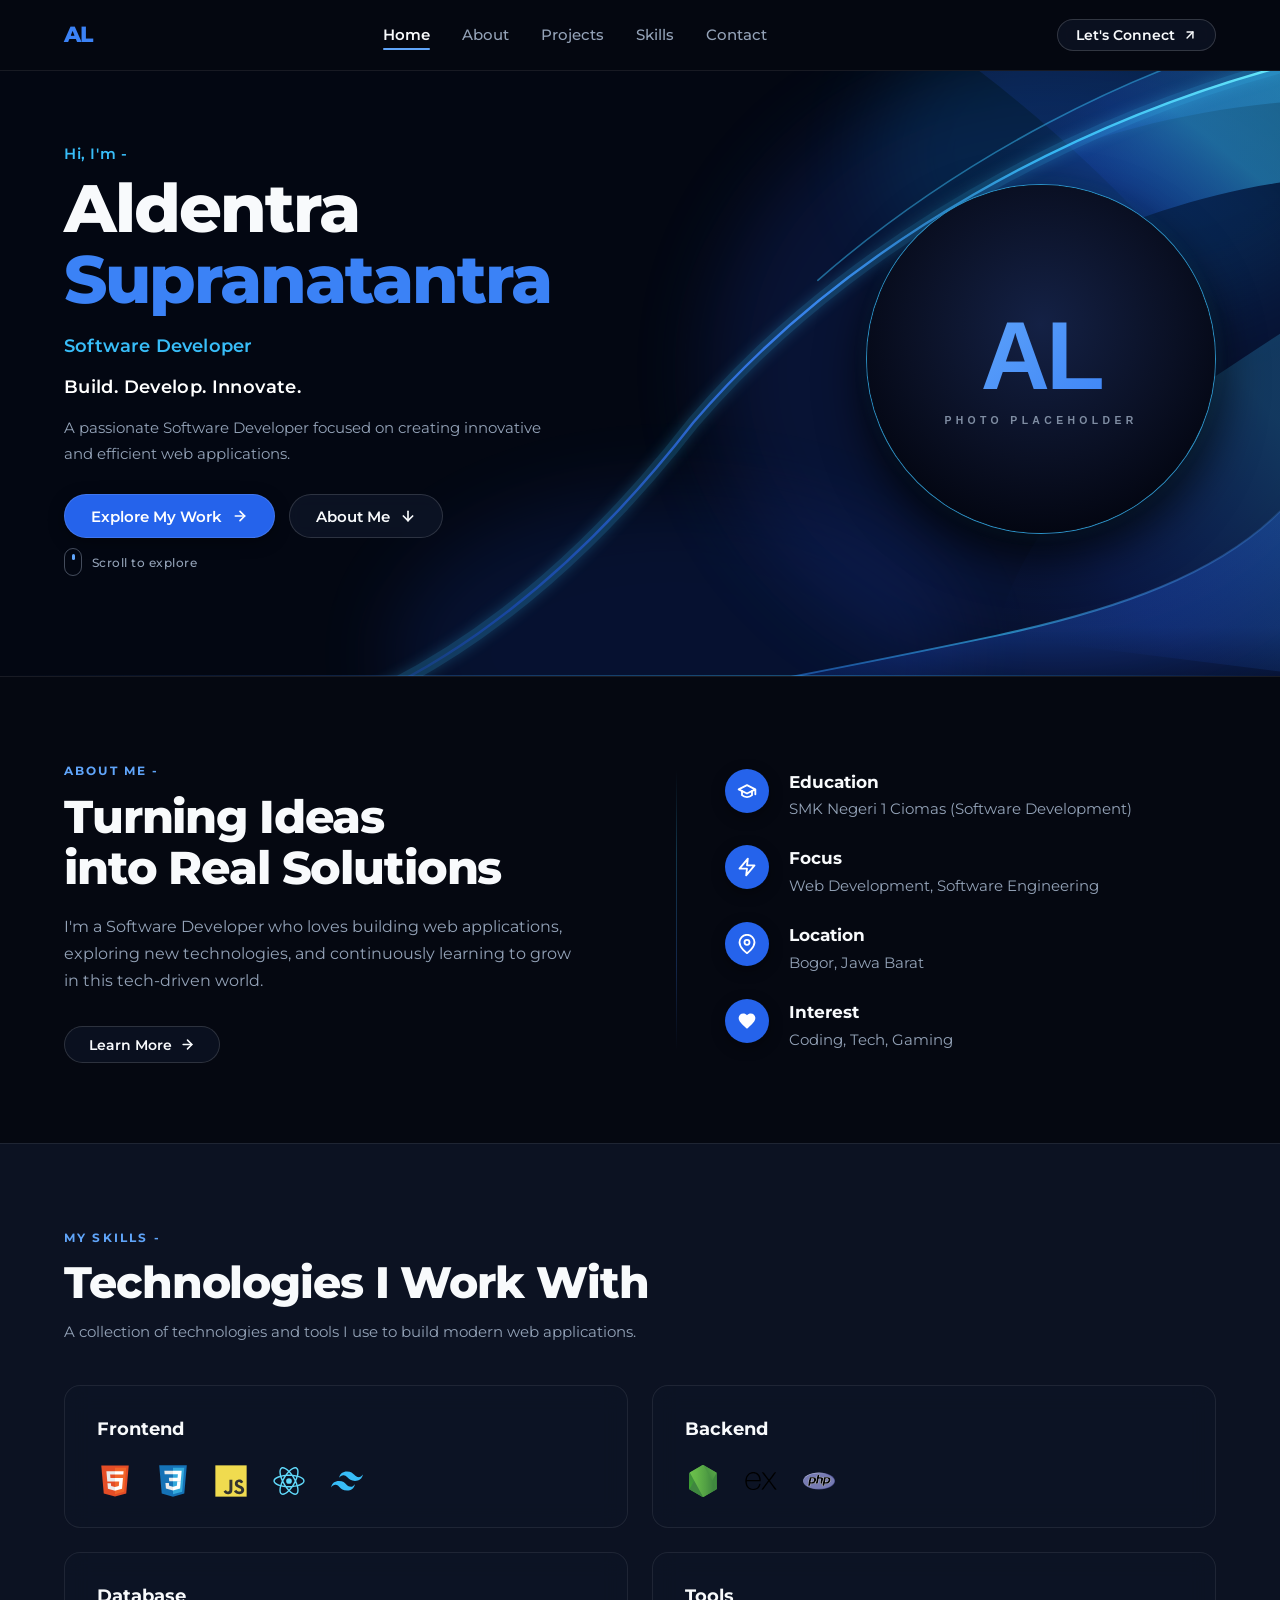
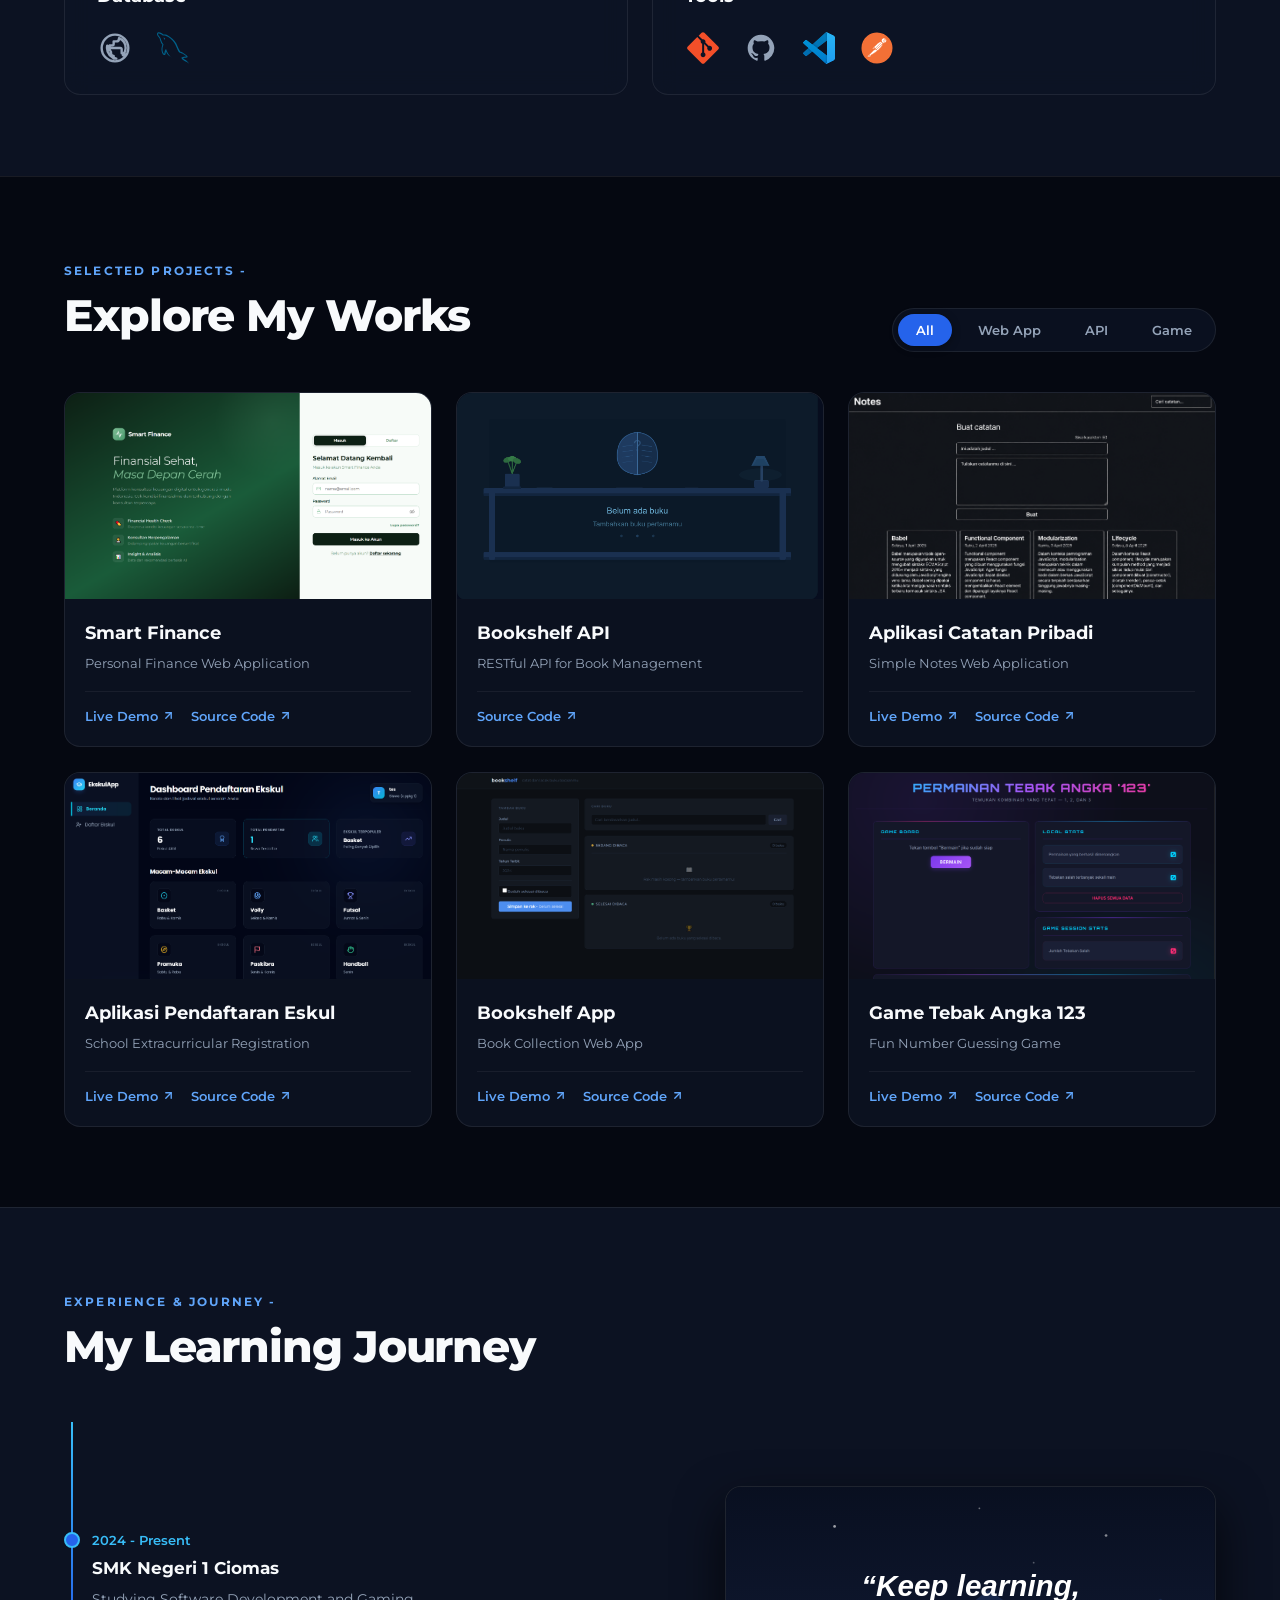
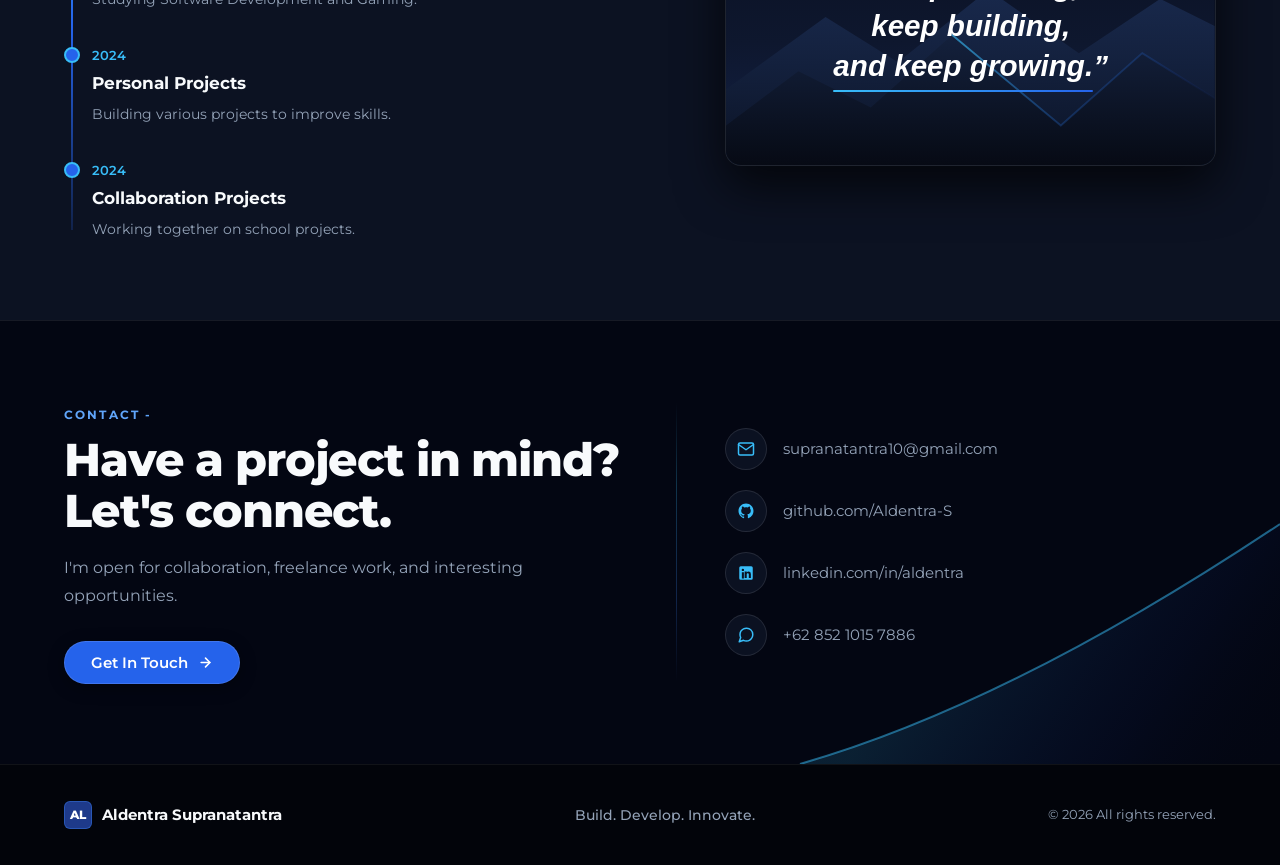
==== commit a9fa4368: "feat: initialize portfolio website structure with design tokens and core assets" ====
--- a/index.html
+++ b/index.html
@@ -1,1115 +1,918 @@
-<!DOCTYPE html>
-<html lang="id">
-<head>
-  <meta charset="UTF-8">
-  <meta name="viewport" content="width=device-width, initial-scale=1.0">
-  <title>Aldentra Supranatantra : Personal Developer Portfolio</title>
-  <meta name="description" content="Personal portfolio Aldentra Supranatantra, siswa SMK Negeri 1 Ciomas jurusan PPLG. Menampilkan proyek web development, arsitektur frontend, backend API, dan perjalanan belajar.">
-
-  <!-- Open Graph -->
-  <meta property="og:title" content="Aldentra Supranatantra : Personal Developer Portfolio">
-  <meta property="og:description" content="Personal portfolio Aldentra Supranatantra : Siswa SMK Negeri 1 Ciomas (PPLG) & Web Developer.">
-  <meta property="og:type" content="website">
-
-  <!-- Favicon Monogram -->
-  <link rel="icon" type="image/svg+xml" href="data:image/svg+xml,<svg xmlns='http://www.w3.org/2000/svg' viewBox='0 0 32 32'><rect width='32' height='32' rx='8' fill='%230c1222'/><text x='16' y='22' font-family='Montserrat,sans-serif' font-size='14' font-weight='800' fill='%233b82f6' text-anchor='middle'>AL</text></svg>">
-
-  <!-- Montserrat Font -->
-  <link rel="preconnect" href="https://fonts.googleapis.com">
-  <link rel="preconnect" href="https://fonts.gstatic.com" crossorigin>
-  <link href="https://fonts.googleapis.com/css2?family=Montserrat:wght@400;500;600;700;800&display=swap" rel="stylesheet">
-
-  <!-- Consolidated Stylesheet -->
-  <link rel="stylesheet" href="css/global.css">
-</head>
-<body>
-  <!-- =========================================================================
-       1. NAVIGATION BAR
-       ========================================================================= -->
-  <header class="navbar" id="navbar">
-    <div class="nav-container">
-      <a href="#home" class="brand" aria-label="Aldentra Supranatantra - Kembali ke beranda">
-        <span class="brand-monogram">AL</span>
-      </a>
-
-      <!-- Desktop Navigation Links -->
-      <nav class="nav-menu" aria-label="Menu Navigasi Utama">
-        <ul class="nav-list">
-          <li><a href="#home" class="nav-link active">Home</a></li>
-          <li><a href="#about" class="nav-link">About</a></li>
-          <li><a href="#projects" class="nav-link">Projects</a></li>
-          <li><a href="#skills" class="nav-link">Skills</a></li>
-          <li><a href="#contact" class="nav-link">Contact</a></li>
-        </ul>
-      </nav>
-
-      <!-- Desktop CTA -->
-      <div class="nav-actions">
-        <a href="#contact" class="btn btn-nav-connect">
-          <span>Let's Connect</span>
-          <svg width="14" height="14" viewBox="0 0 24 24" fill="none" stroke="currentColor" stroke-width="2.5" stroke-linecap="round" stroke-linejoin="round" aria-hidden="true">
-            <line x1="7" y1="17" x2="17" y2="7"></line>
-            <polyline points="7 7 17 7 17 17"></polyline>
-          </svg>
-        </a>
-
-        <!-- Mobile Hamburger Toggle -->
-        <button class="hamburger-btn" id="mobile-toggle" aria-expanded="false" aria-controls="mobile-drawer" aria-label="Buka menu navigasi">
-          <span class="hamburger-bar"></span>
-          <span class="hamburger-bar"></span>
-          <span class="hamburger-bar"></span>
-        </button>
-      </div>
-    </div>
-
-    <!-- Mobile Drawer -->
-    <div class="mobile-drawer" id="mobile-drawer" hidden>
-      <nav aria-label="Menu Navigasi Mobile">
-        <ul class="mobile-nav-list">
-          <li><a href="#home" class="mobile-nav-link active">Home</a></li>
-          <li><a href="#about" class="mobile-nav-link">About</a></li>
-          <li><a href="#projects" class="mobile-nav-link">Projects</a></li>
-          <li><a href="#skills" class="mobile-nav-link">Skills</a></li>
-          <li><a href="#contact" class="mobile-nav-link">Contact</a></li>
-        </ul>
-        <div class="mobile-cta-wrapper">
-          <a href="#contact" class="btn btn-hero-primary btn-block">
-            <span>Let's Connect</span>
-            <svg width="14" height="14" viewBox="0 0 24 24" fill="none" stroke="currentColor" stroke-width="2.5" stroke-linecap="round" stroke-linejoin="round" aria-hidden="true"><line x1="7" y1="17" x2="17" y2="7"></line><polyline points="7 7 17 7 17 17"></polyline></svg>
-          </a>
-        </div>
-      </nav>
-    </div>
-  </header>
-
-  <main id="main-content">
-    <!-- =========================================================================
-         2. HERO SECTION (DARK EDITORIAL DEVELOPER PORTFOLIO)
-         ========================================================================= -->
-    <section class="hero-section" id="home" aria-label="Beranda">
-      <!-- Signature Dynamic Electric-Blue Curved Horizon & Arcs System (Full Hero Backdrop) -->
-      <div class="hero-backdrop" aria-hidden="true">
-        <svg class="hero-backdrop-svg" viewBox="0 0 1440 850" fill="none" xmlns="http://www.w3.org/2000/svg" preserveAspectRatio="xMidYMid slice">
-          <defs>
-            <!-- Primary Grand Arc Luminous Gradient (Cyan to Electric Blue) -->
-            <linearGradient id="grand-arc-primary" x1="680" y1="0" x2="1350" y2="750" gradientUnits="userSpaceOnUse">
-              <stop offset="0%" stop-color="#bae6fd" stop-opacity="0.95"/>
-              <stop offset="18%" stop-color="#38bdf8" stop-opacity="1"/>
-              <stop offset="50%" stop-color="#3b82f6" stop-opacity="0.9"/>
-              <stop offset="85%" stop-color="#1d4ed8" stop-opacity="0.4"/>
-              <stop offset="100%" stop-color="#1e3a8a" stop-opacity="0"/>
-            </linearGradient>
-
-            <!-- Outer Crescent Arc Gradient -->
-            <linearGradient id="outer-crescent-grad" x1="1100" y1="0" x2="1440" y2="450" gradientUnits="userSpaceOnUse">
-              <stop offset="0%" stop-color="#7dd3fc" stop-opacity="0.9"/>
-              <stop offset="45%" stop-color="#38bdf8" stop-opacity="0.65"/>
-              <stop offset="85%" stop-color="#2563eb" stop-opacity="0.2"/>
-              <stop offset="100%" stop-color="#1e3a8a" stop-opacity="0"/>
-            </linearGradient>
-
-            <!-- Inner Technical Dashed Arc Gradient -->
-            <linearGradient id="inner-tech-grad" x1="750" y1="60" x2="1280" y2="650" gradientUnits="userSpaceOnUse">
-              <stop offset="0%" stop-color="#60a5fa" stop-opacity="0.75"/>
-              <stop offset="55%" stop-color="#3b82f6" stop-opacity="0.45"/>
-              <stop offset="100%" stop-color="#1d4ed8" stop-opacity="0"/>
-            </linearGradient>
-
-            <!-- Flowing Horizon Wave Gradient -->
-            <linearGradient id="horizon-wave-grad" x1="450" y1="750" x2="1440" y2="680" gradientUnits="userSpaceOnUse">
-              <stop offset="0%" stop-color="#1d4ed8" stop-opacity="0"/>
-              <stop offset="35%" stop-color="#3b82f6" stop-opacity="0.45"/>
-              <stop offset="70%" stop-color="#38bdf8" stop-opacity="0.6"/>
-              <stop offset="100%" stop-color="#60a5fa" stop-opacity="0.2"/>
-            </linearGradient>
-
-            <!-- Localized Volumetric Glow Blur Filter -->
-            <filter id="hero-glow-blur" x="-20%" y="-20%" width="140%" height="140%">
-              <feGaussianBlur stdDeviation="8" result="blur"/>
-              <feMerge>
-                <feMergeNode in="blur"/>
-                <feMergeNode in="SourceGraphic"/>
-              </feMerge>
-            </filter>
-
-            <!-- Wide Ambient Diffused Glow Filter -->
-            <filter id="wide-ambient-blur" x="-40%" y="-40%" width="180%" height="180%">
-              <feGaussianBlur stdDeviation="28"/>
-            </filter>
-          </defs>
-
-          <!-- 1. Localized Subtle Blue Ambient Lighting along upper arc contour -->
-          <ellipse cx="1060" cy="180" rx="280" ry="200" fill="#38bdf8" opacity="0.12" filter="url(#wide-ambient-blur)"/>
-          <ellipse cx="1250" cy="480" rx="220" ry="260" fill="#2563eb" opacity="0.08" filter="url(#wide-ambient-blur)"/>
-
-          <!-- 2. Tertiary Sweeping Horizon Wave (Flowing across lower hero) -->
-          <path
-            d="M 450 820 C 700 740, 980 670, 1240 680 C 1360 685, 1410 700, 1440 710"
-            stroke="url(#horizon-wave-grad)"
-            stroke-width="1.75"
-            stroke-linecap="round"
-          />
-
-          <!-- 3. Primary Grand Arc: Soft Volumetric Glow Aura Underlayer -->
-          <path
-            d="M 680 0 C 820 0, 1040 30, 1180 140 C 1320 250, 1400 420, 1380 620 C 1365 720, 1310 800, 1220 860"
-            stroke="#38bdf8"
-            stroke-width="9"
-            stroke-linecap="round"
-            opacity="0.25"
-            filter="url(#hero-glow-blur)"
-          />
-
-          <!-- 4. Primary Grand Arc: Crisp Luminous Core Filament -->
-          <path
-            d="M 680 0 C 820 0, 1040 30, 1180 140 C 1320 250, 1400 420, 1380 620 C 1365 720, 1310 800, 1220 860"
-            stroke="url(#grand-arc-primary)"
-            stroke-width="2.75"
-            stroke-linecap="round"
-          />
-
-          <!-- 5. Secondary Outer Crescent Arc (Framing Upper-Right Quadrant) -->
-          <path
-            d="M 1120 0 C 1260 20, 1390 100, 1440 240 C 1460 300, 1460 400, 1440 480"
-            stroke="url(#outer-crescent-grad)"
-            stroke-width="2"
-            stroke-linecap="round"
-          />
-
-          <!-- 6. Concentric Inner Technical Arc (Subtle Precision Line) -->
-          <path
-            d="M 760 60 C 890 60, 1070 120, 1180 230 C 1280 340, 1310 490, 1270 650"
-            stroke="url(#inner-tech-grad)"
-            stroke-width="1.25"
-            stroke-dasharray="9 7"
-            opacity="0.6"
-          />
-
-          <!-- 7. Outer Aerospace Faint Orbit Segment -->
-          <path
-            d="M 1240 30 C 1360 80, 1430 180, 1440 280"
-            stroke="#38bdf8"
-            stroke-width="1"
-            stroke-dasharray="3 10"
-            opacity="0.35"
-          />
-        </svg>
-      </div>
-
-      <div class="container hero-container">
-        <!-- Left Column: Personal Identity & Editorial Intro -->
-        <div class="hero-content">
-          <!-- Bold Display Headline -->
-          <h1 class="hero-title">
-            <span class="title-first">Aldentra</span>
-            <span class="title-last">Supranatantra</span>
-          </h1>
-
-          <!-- Role as Clean Plain Text -->
-          <p class="hero-role">Software Developer</p>
-
-          <!-- Tagline -->
-          <p class="hero-tagline">Build. Develop. Innovate.</p>
-
-          <!-- Description -->
-          <p class="hero-description">
-            A passionate Software Developer focused on creating innovative and efficient web applications.
-          </p>
-
-          <!-- Hero Action Buttons -->
-          <div class="hero-actions">
-            <a href="#projects" class="btn btn-hero-primary">
-              <span>Explore My Work</span>
-              <svg width="16" height="16" viewBox="0 0 24 24" fill="none" stroke="currentColor" stroke-width="2.5" stroke-linecap="round" stroke-linejoin="round" aria-hidden="true">
-                <line x1="5" y1="12" x2="19" y2="12"></line>
-                <polyline points="12 5 19 12 12 19"></polyline>
-              </svg>
-            </a>
-            <a href="#about" class="btn btn-hero-secondary">
-              <span>About Me</span>
-              <svg width="16" height="16" viewBox="0 0 24 24" fill="none" stroke="currentColor" stroke-width="2.5" stroke-linecap="round" stroke-linejoin="round" aria-hidden="true">
-                <line x1="12" y1="5" x2="12" y2="19"></line>
-                <polyline points="19 12 12 19 5 12"></polyline>
-              </svg>
-            </a>
-          </div>
-
-          <!-- Floating Tech Stack Pill Capsule -->
-          <div class="hero-tech-capsule" role="region" aria-label="Teknologi Utama">
-            <div class="capsule-icons">
-              <span class="capsule-icon-item" title="HTML5">
-                <img src="assets/icons/html5.svg" alt="HTML5" width="22" height="22" loading="eager">
-              </span>
-              <span class="capsule-icon-item" title="CSS3">
-                <img src="assets/icons/css3.svg" alt="CSS3" width="22" height="22" loading="eager">
-              </span>
-              <span class="capsule-icon-item" title="Tailwind CSS">
-                <img src="assets/icons/tailwindcss.svg" alt="Tailwind CSS" width="22" height="22" loading="eager">
-              </span>
-              <span class="capsule-icon-item" title="React">
-                <img src="assets/icons/react.svg" alt="React" width="22" height="22" loading="eager">
-              </span>
-              <span class="capsule-icon-item" title="PHP">
-                <img src="assets/icons/php.svg" alt="PHP" width="22" height="22" loading="eager">
-              </span>
-              <span class="capsule-icon-item" title="Node.js">
-                <img src="assets/icons/nodejs.svg" alt="Node.js" width="22" height="22" loading="eager">
-              </span>
-              <span class="capsule-icon-item" title="Git">
-                <img src="assets/icons/git.svg" alt="Git" width="22" height="22" loading="eager">
-              </span>
-              <span class="capsule-icon-item" title="VS Code">
-                <img src="assets/icons/vscode.svg" alt="VS Code" width="22" height="22" loading="eager">
-              </span>
-            </div>
-            <a href="#skills" class="capsule-more" aria-label="Lihat seluruh keahlian">+ More</a>
-          </div>
-
-          <!-- Scroll to Explore Indicator -->
-          <div class="hero-scroll-wrapper">
-            <a href="#about" class="hero-scroll-indicator" aria-label="Gulir ke bagian Tentang Saya">
-              <span class="mouse-icon" aria-hidden="true">
-                <span class="mouse-wheel"></span>
-              </span>
-              <span class="scroll-text">Scroll to explore</span>
-            </a>
-          </div>
-        </div>
-
-        <!-- Right Column: Profile Frame -->
-        <div class="hero-visual">
-          <div class="hero-visual-stage" aria-label="Area foto profil Aldentra Supranatantra">
-            <!-- Circular Profile Photo Frame Container -->
-            <!-- LOKASI FOTO PROFIL: Ganti src di bawah dengan path file foto Anda (misal: src="assets/images/profile.jpg") -->
-            <div class="profile-frame" aria-label="Bingkai foto profil Aldentra Supranatantra">
-              <div class="profile-frame-inner">
-                <img
-                  src="assets/images/profile-placeholder.svg"
-                  alt="Foto profil Aldentra Supranatantra"
-                  class="profile-image"
-                  width="360"
-                  height="360"
-                  loading="eager"
-                >
-              </div>
-            </div>
-          </div>
-        </div>
-      </div>
-    </section>
-
-    <!-- =========================================================================
-         3. ABOUT ME & LEARNING JOURNEY
-         ========================================================================= -->
-    <section class="section about-section" id="about" aria-label="Tentang Saya dan Perjalanan Belajar">
-      <div class="container">
-        <div class="section-header-editorial">
-          <div class="section-eyebrow">ABOUT ME -</div>
-          <h2 class="section-title">Background &amp; <span class="text-accent">Journey</span></h2>
-          <p class="section-subtitle">Mengenal lebih dekat perjalanan belajar, pendidikan, dan prinsip rekayasa perangkat lunak saya.</p>
-        </div>
-        <div class="about-editorial-grid">
-          <!-- Column 1: Tentang Saya -->
-          <div class="editorial-col">
-            <h2 class="col-heading">Tentang Saya</h2>
-            <p class="col-bio">
-              Saya adalah siswa SMK Negeri 1 Ciomas jurusan Pengembangan Perangkat Lunak dan Gim (PPLG). Berdomisili di Bogor, Jawa Barat. Saya selalu berusaha mengembangkan kemampuan di bidang web development dan teknologi untuk membangun solusi digital yang bermanfaat.
-            </p>
-
-            <ul class="meta-info-list" aria-label="Informasi Pribadi">
-              <li class="meta-item">
-                <span class="meta-icon" aria-hidden="true">
-                  <svg width="18" height="18" viewBox="0 0 24 24" fill="none" stroke="currentColor" stroke-width="2" stroke-linecap="round" stroke-linejoin="round"><path d="M21 10c0 7-9 13-9 13s-9-6-9-13a9 9 0 0 1 18 0z"></path><circle cx="12" cy="10" r="3"></circle></svg>
-                </span>
-                <span>Bogor, Jawa Barat</span>
-              </li>
-              <li class="meta-item">
-                <span class="meta-icon" aria-hidden="true">
-                  <svg width="18" height="18" viewBox="0 0 24 24" fill="none" stroke="currentColor" stroke-width="2" stroke-linecap="round" stroke-linejoin="round"><path d="M22 10v6M2 10l10-5 10 5-10 5z"></path><path d="M6 12v5c3 3 9 3 12 0v-5"></path></svg>
-                </span>
-                <span>SMK Negeri 1 Ciomas (PPLG)</span>
-              </li>
-              <li class="meta-item">
-                <span class="meta-icon" aria-hidden="true">
-                  <svg width="18" height="18" viewBox="0 0 24 24" fill="none" stroke="currentColor" stroke-width="2" stroke-linecap="round" stroke-linejoin="round"><circle cx="12" cy="12" r="10"></circle><line x1="2" y1="12" x2="22" y2="12"></line><path d="M12 2a15.3 15.3 0 0 1 4 10 15.3 15.3 0 0 1-4 10 15.3 15.3 0 0 1-4-10 15.3 15.3 0 0 1 4-10z"></path></svg>
-                </span>
-                <span>Bahasa Indonesia (Aktif) &middot; Inggris (Dasar)</span>
-              </li>
-            </ul>
-
-            <div class="focus-block">
-              <div class="focus-title">Fokus Minat</div>
-              <div class="focus-tags">
-                <span class="tag">Web Development</span>
-                <span class="tag">Backend API</span>
-                <span class="tag">UI/UX Design</span>
-                <span class="tag">Game Development</span>
-                <span class="tag">Cloud Dasar</span>
-              </div>
-            </div>
-          </div>
-
-          <!-- Column 2: Perjalanan Belajar (Timeline) -->
-          <div class="editorial-col">
-            <h2 class="col-heading">Perjalanan Belajar</h2>
-            <div class="vertical-timeline" role="region" aria-label="Garis Waktu Pendidikan">
-              <!-- Item 1: Kelas X -->
-              <div class="timeline-step">
-                <div class="timeline-marker" aria-hidden="true"></div>
-                <div class="timeline-body">
-                  <span class="timeline-pill">Kelas X (2025 - 2026)</span>
-                  <h3 class="timeline-title">Fondasi Pengembangan Web</h3>
-                  <p class="timeline-desc">
-                    Mempelajari dasar-dasar pemrograman web, HTML, CSS, JavaScript dan membangun proyek pertama.
-                  </p>
-                </div>
-              </div>
-
-              <!-- Item 2: Kelas XI -->
-              <div class="timeline-step">
-                <div class="timeline-marker" aria-hidden="true"></div>
-                <div class="timeline-body">
-                  <span class="timeline-pill">Kelas XI (2026 - Sekarang)</span>
-                  <h3 class="timeline-title">Pendalaman Framework &amp; Database</h3>
-                  <p class="timeline-desc">
-                    Mengembangkan kemampuan dengan framework modern, database, dan membangun aplikasi yang lebih kompleks.
-                  </p>
-                </div>
-              </div>
-            </div>
-          </div>
-
-          <!-- Column 3: Pilar Pengembangan -->
-          <div class="editorial-col">
-            <div class="principles-card">
-              <h2 class="col-heading">Pilar Pengembangan</h2>
-              
-              <div class="principle-item">
-                <div class="principle-icon" aria-hidden="true">
-                  <svg width="20" height="20" viewBox="0 0 24 24" fill="none" stroke="currentColor" stroke-width="2" stroke-linecap="round" stroke-linejoin="round">
-                    <polyline points="16 18 22 12 16 6"></polyline>
-                    <polyline points="8 6 2 12 8 18"></polyline>
-                  </svg>
-                </div>
-                <div class="principle-content">
-                  <h3 class="principle-title">Clean &amp; Maintainable Architecture</h3>
-                  <p class="principle-desc">Menulis kode yang rapi, terstruktur, dan mudah dikembangkan.</p>
-                </div>
-              </div>
-
-              <div class="principle-item">
-                <div class="principle-icon" aria-hidden="true">
-                  <svg width="20" height="20" viewBox="0 0 24 24" fill="none" stroke="currentColor" stroke-width="2" stroke-linecap="round" stroke-linejoin="round">
-                    <circle cx="12" cy="12" r="10"></circle>
-                    <circle cx="12" cy="8" r="2"></circle>
-                    <path d="M8 17s1.5-2 4-2 4 2 4 2"></path>
-                  </svg>
-                </div>
-                <div class="principle-content">
-                  <h3 class="principle-title">Accessibility &amp; Contrast First</h3>
-                  <p class="principle-desc">Membuat antarmuka yang inklusif dan mudah diakses semua pengguna.</p>
-                </div>
-              </div>
-
-              <div class="principle-item">
-                <div class="principle-icon" aria-hidden="true">
-                  <svg width="20" height="20" viewBox="0 0 24 24" fill="none" stroke="currentColor" stroke-width="2" stroke-linecap="round" stroke-linejoin="round">
-                    <polygon points="13 2 3 14 12 14 11 22 21 10 12 10 13 2"></polygon>
-                  </svg>
-                </div>
-                <div class="principle-content">
-                  <h3 class="principle-title">Performance &amp; Zero-Dependency</h3>
-                  <p class="principle-desc">Mengutamakan performa dan menghindari ketergantungan berlebih.</p>
-                </div>
-              </div>
-            </div>
-          </div>
-        </div>
-      </div>
-    </section>
-
-    <!-- =========================================================================
-         5. FEATURED PROJECTS (PROYEK UNGGULAN)
-         ========================================================================= -->
-    <section class="section projects-section" id="projects" aria-label="Proyek Unggulan">
-      <div class="container">
-        <div class="section-header-row">
-          <div class="section-header-editorial">
-            <div class="section-eyebrow">MY PROJECTS -</div>
-            <h2 class="section-title">Featured <span class="text-accent">Projects</span></h2>
-            <p class="section-subtitle">Tiga proyek utama yang paling menunjukkan kemampuan dan fokus pengembangan saya.</p>
-          </div>
-          <a href="#other-projects" class="section-link">
-            <span>Lihat Semua Proyek</span>
-            <svg width="16" height="16" viewBox="0 0 24 24" fill="none" stroke="currentColor" stroke-width="2" stroke-linecap="round" stroke-linejoin="round" aria-hidden="true">
-              <line x1="5" y1="12" x2="19" y2="12"></line>
-              <polyline points="12 5 19 12 12 19"></polyline>
-            </svg>
-          </a>
-        </div>
-
-        <div class="featured-projects-grid">
-          <!-- Card 1: Smart Finance -->
-          <article class="featured-card">
-            <div class="card-media">
-              <img
-                src="assets/images/gambarproject1.png"
-                alt="Antarmuka aplikasi Smart Finance menampilkan pencatatan transaksi dan grafik keuangan"
-                width="400"
-                height="225"
-                loading="lazy"
-                class="card-img"
-              >
-              <span class="card-badge">Featured</span>
-            </div>
-            <div class="card-body">
-              <h3 class="card-title">Smart Finance</h3>
-              <p class="card-desc">
-                Aplikasi manajemen keuangan pribadi dengan fitur pencatatan transaksi, kategori, laporan, dan analisis.
-              </p>
-              <div class="card-tags">
-                <span class="tag">React</span>
-                <span class="tag">Tailwind CSS</span>
-                <span class="tag">Node.js</span>
-                <span class="tag">Express</span>
-                <span class="tag">MySQL</span>
-              </div>
-              <div class="card-links">
-                <a href="https://smrtfinance.vercel.app/" target="_blank" rel="noopener noreferrer" class="link-action link-primary">
-                  Demo Live
-                  <svg width="14" height="14" viewBox="0 0 24 24" fill="none" stroke="currentColor" stroke-width="2" stroke-linecap="round" stroke-linejoin="round" aria-hidden="true"><line x1="7" y1="17" x2="17" y2="7"></line><polyline points="7 7 17 7 17 17"></polyline></svg>
-                </a>
-                <a href="https://github.com/Aldentra-S/dicoding-web.git" target="_blank" rel="noopener noreferrer" class="link-action">
-                  GitHub
-                  <svg width="14" height="14" viewBox="0 0 24 24" fill="none" stroke="currentColor" stroke-width="2" stroke-linecap="round" stroke-linejoin="round" aria-hidden="true"><line x1="7" y1="17" x2="17" y2="7"></line><polyline points="7 7 17 7 17 17"></polyline></svg>
-                </a>
-              </div>
-            </div>
-          </article>
-
-          <!-- Card 2: Bookshelf API -->
-          <article class="featured-card">
-            <div class="card-media">
-              <img
-                src="assets/images/gambarproject2.png"
-                alt="Pengujian endpoint Bookshelf API pada Postman dengan respons status JSON"
-                width="400"
-                height="225"
-                loading="lazy"
-                class="card-img"
-              >
-              <span class="card-badge">Featured</span>
-            </div>
-            <div class="card-body">
-              <h3 class="card-title">Bookshelf API</h3>
-              <p class="card-desc">
-                RESTful API untuk manajemen data buku dengan otentikasi, validasi, dan dokumentasi Postman.
-              </p>
-              <div class="card-tags">
-                <span class="tag">Node.js</span>
-                <span class="tag">Express</span>
-                <span class="tag">Postman</span>
-              </div>
-              <div class="card-links">
-                <a href="https://github.com/Aldentra-S/bookshelf-api.git" target="_blank" rel="noopener noreferrer" class="link-action">
-                  GitHub
-                  <svg width="14" height="14" viewBox="0 0 24 24" fill="none" stroke="currentColor" stroke-width="2" stroke-linecap="round" stroke-linejoin="round" aria-hidden="true"><line x1="7" y1="17" x2="17" y2="7"></line><polyline points="7 7 17 7 17 17"></polyline></svg>
-                </a>
-              </div>
-            </div>
-          </article>
-
-          <!-- Card 3: Game Tebak Angka 123 -->
-          <article class="featured-card">
-            <div class="card-media">
-              <img
-                src="assets/images/gambarproject3.png"
-                alt="Antarmuka game Tebak Angka 123 dengan tampilan papan skor dan interaksi tombol"
-                width="400"
-                height="225"
-                loading="lazy"
-                class="card-img"
-              >
-              <span class="card-badge">Featured</span>
-            </div>
-            <div class="card-body">
-              <h3 class="card-title">Game Tebak Angka 123</h3>
-              <p class="card-desc">
-                Game tebak angka interaktif dengan sistem skor dan feedback suara.
-              </p>
-              <div class="card-tags">
-                <span class="tag">JavaScript</span>
-                <span class="tag">HTML5</span>
-                <span class="tag">CSS3</span>
-              </div>
-              <div class="card-links">
-                <a href="https://tebak-angka123.vercel.app/" target="_blank" rel="noopener noreferrer" class="link-action link-primary">
-                  Demo Live
-                  <svg width="14" height="14" viewBox="0 0 24 24" fill="none" stroke="currentColor" stroke-width="2" stroke-linecap="round" stroke-linejoin="round" aria-hidden="true"><line x1="7" y1="17" x2="17" y2="7"></line><polyline points="7 7 17 7 17 17"></polyline></svg>
-                </a>
-                <a href="https://github.com/Aldentra-S/tebakAngka123.git" target="_blank" rel="noopener noreferrer" class="link-action">
-                  GitHub
-                  <svg width="14" height="14" viewBox="0 0 24 24" fill="none" stroke="currentColor" stroke-width="2" stroke-linecap="round" stroke-linejoin="round" aria-hidden="true"><line x1="7" y1="17" x2="17" y2="7"></line><polyline points="7 7 17 7 17 17"></polyline></svg>
-                </a>
-              </div>
-            </div>
-          </article>
-        </div>
-      </div>
-    </section>
-
-    <!-- =========================================================================
-         6. OTHER PROJECTS (PROYEK LAINNYA)
-         ========================================================================= -->
-    <section class="section other-projects-section" id="other-projects" aria-label="Proyek Lainnya">
-      <div class="container">
-        <div class="section-header-editorial">
-          <div class="section-eyebrow">EXPLORE MORE -</div>
-          <h2 class="section-title">Other <span class="text-accent">Projects</span></h2>
-          <p class="section-subtitle">Proyek tambahan yang juga menunjukkan kemampuan dan eksplorasi saya.</p>
-        </div>
-
-        <div class="other-projects-grid">
-          <!-- Item 1: Catatan Pribadi -->
-          <article class="compact-card">
-            <div class="compact-icon-wrap" aria-hidden="true">
-              <svg width="24" height="24" viewBox="0 0 24 24" fill="none" stroke="currentColor" stroke-width="2" stroke-linecap="round" stroke-linejoin="round">
-                <path d="M14 2H6a2 2 0 0 0-2 2v16a2 2 0 0 0 2 2h12a2 2 0 0 0 2-2V8z"></path>
-                <polyline points="14 2 14 8 20 8"></polyline>
-                <line x1="16" y1="13" x2="8" y2="13"></line>
-                <line x1="16" y1="17" x2="8" y2="17"></line>
-                <polyline points="10 9 9 9 8 9"></polyline>
-              </svg>
-            </div>
-            <div class="compact-body">
-              <h3 class="compact-title">Aplikasi Catatan Pribadi</h3>
-              <p class="compact-desc">Aplikasi web untuk mencatat aktivitas harian dengan antarmuka modular.</p>
-              <div class="compact-tags">
-                <span class="tag">React</span>
-                <span class="tag">JavaScript</span>
-                <span class="tag">Vite</span>
-                <span class="tag">CSS</span>
-              </div>
-              <div class="compact-footer">
-                <a href="https://my-personal-notes-gamma.vercel.app/" target="_blank" rel="noopener noreferrer" class="link-action link-primary">
-                  Demo
-                  <svg width="13" height="13" viewBox="0 0 24 24" fill="none" stroke="currentColor" stroke-width="2" stroke-linecap="round" stroke-linejoin="round" aria-hidden="true"><line x1="7" y1="17" x2="17" y2="7"></line><polyline points="7 7 17 7 17 17"></polyline></svg>
-                </a>
-                <a href="https://github.com/Aldentra-S/my-personal-notes.git" target="_blank" rel="noopener noreferrer" class="link-action">
-                  GitHub
-                  <svg width="13" height="13" viewBox="0 0 24 24" fill="none" stroke="currentColor" stroke-width="2" stroke-linecap="round" stroke-linejoin="round" aria-hidden="true"><line x1="7" y1="17" x2="17" y2="7"></line><polyline points="7 7 17 7 17 17"></polyline></svg>
-                </a>
-              </div>
-            </div>
-          </article>
-
-          <!-- Item 2: Pendaftaran Eskul -->
-          <article class="compact-card">
-            <div class="compact-icon-wrap" aria-hidden="true">
-              <svg width="24" height="24" viewBox="0 0 24 24" fill="none" stroke="currentColor" stroke-width="2" stroke-linecap="round" stroke-linejoin="round">
-                <rect x="3" y="3" width="7" height="7"></rect>
-                <rect x="14" y="3" width="7" height="7"></rect>
-                <rect x="14" y="14" width="7" height="7"></rect>
-                <rect x="3" y="14" width="7" height="7"></rect>
-              </svg>
-            </div>
-            <div class="compact-body">
-              <h3 class="compact-title">Aplikasi Pendaftaran Eskul</h3>
-              <p class="compact-desc">Sistem pendaftaran ekstrakurikuler sekolah dengan fitur manajemen data.</p>
-              <div class="collab-note">
-                Kolaborasi dengan: <a href="https://github.com/habibtegar/Aplikasi_Pendaftaran_Eskul.git" target="_blank" rel="noopener noreferrer">habibtegar</a>
-              </div>
-              <div class="compact-tags">
-                <span class="tag">HTML5</span>
-                <span class="tag">Tailwind CSS</span>
-                <span class="tag">JavaScript</span>
-              </div>
-              <div class="compact-footer">
-                <a href="https://aplikasi-pendaftaran-eskul.vercel.app/" target="_blank" rel="noopener noreferrer" class="link-action link-primary">
-                  Demo
-                  <svg width="13" height="13" viewBox="0 0 24 24" fill="none" stroke="currentColor" stroke-width="2" stroke-linecap="round" stroke-linejoin="round" aria-hidden="true"><line x1="7" y1="17" x2="17" y2="7"></line><polyline points="7 7 17 7 17 17"></polyline></svg>
-                </a>
-                <a href="https://github.com/habibtegar/Aplikasi_Pendaftaran_Eskul.git" target="_blank" rel="noopener noreferrer" class="link-action">
-                  GitHub
-                  <svg width="13" height="13" viewBox="0 0 24 24" fill="none" stroke="currentColor" stroke-width="2" stroke-linecap="round" stroke-linejoin="round" aria-hidden="true"><line x1="7" y1="17" x2="17" y2="7"></line><polyline points="7 7 17 7 17 17"></polyline></svg>
-                </a>
-              </div>
-            </div>
-          </article>
-
-          <!-- Item 3: Bookshelf App (DOM Storage) -->
-          <article class="compact-card">
-            <div class="compact-icon-wrap" aria-hidden="true">
-              <svg width="24" height="24" viewBox="0 0 24 24" fill="none" stroke="currentColor" stroke-width="2" stroke-linecap="round" stroke-linejoin="round">
-                <path d="M4 19.5A2.5 2.5 0 0 1 6.5 17H20"></path>
-                <path d="M6.5 2H20v20H6.5A2.5 2.5 0 0 1 4 19.5v-15A2.5 2.5 0 0 1 6.5 2z"></path>
-              </svg>
-            </div>
-            <div class="compact-body">
-              <h3 class="compact-title">Bookshelf App</h3>
-              <p class="compact-desc">Aplikasi katalog buku sederhana dengan interaktivitas DOM dan localStorage.</p>
-              <div class="compact-tags">
-                <span class="tag">HTML5</span>
-                <span class="tag">CSS3</span>
-                <span class="tag">JavaScript</span>
-                <span class="tag">LocalStorage</span>
-              </div>
-              <div class="compact-footer">
-                <a href="https://bookshelf-app-amber.vercel.app/" target="_blank" rel="noopener noreferrer" class="link-action link-primary">
-                  Demo
-                  <svg width="13" height="13" viewBox="0 0 24 24" fill="none" stroke="currentColor" stroke-width="2" stroke-linecap="round" stroke-linejoin="round" aria-hidden="true"><line x1="7" y1="17" x2="17" y2="7"></line><polyline points="7 7 17 7 17 17"></polyline></svg>
-                </a>
-                <a href="https://github.com/Aldentra-S/bookshelf-app.git" target="_blank" rel="noopener noreferrer" class="link-action">
-                  GitHub
-                  <svg width="13" height="13" viewBox="0 0 24 24" fill="none" stroke="currentColor" stroke-width="2" stroke-linecap="round" stroke-linejoin="round" aria-hidden="true"><line x1="7" y1="17" x2="17" y2="7"></line><polyline points="7 7 17 7 17 17"></polyline></svg>
-                </a>
-              </div>
-            </div>
-          </article>
-        </div>
-      </div>
-    </section>
-
-    <!-- =========================================================================
-         7. SKILLS MATRIX (TABBED INTERFACE)
-         ========================================================================= -->
-    <section class="section skills-section" id="skills" aria-label="Keahlian dan Teknologi">
-      <div class="container">
-        <div class="section-header-editorial">
-          <div class="section-eyebrow">CAPABILITIES -</div>
-          <h2 class="section-title">Skills &amp; <span class="text-accent">Technologies</span></h2>
-          <p class="section-subtitle">Tingkat pemahaman teknologi yang dipelajari dan diterapkan secara faktual pada proyek.</p>
-        </div>
-
-        <!-- Accessible WAI-ARIA Tabs -->
-        <div class="skills-tablist" role="tablist" aria-label="Kategori Keahlian">
-          <button class="skill-tab active" role="tab" id="tab-all" aria-selected="true" aria-controls="panel-all" tabindex="0">Semua</button>
-          <button class="skill-tab" role="tab" id="tab-frontend" aria-selected="false" aria-controls="panel-frontend" tabindex="-1">Frontend</button>
-          <button class="skill-tab" role="tab" id="tab-backend" aria-selected="false" aria-controls="panel-backend" tabindex="-1">Backend</button>
-          <button class="skill-tab" role="tab" id="tab-database" aria-selected="false" aria-controls="panel-database" tabindex="-1">Database</button>
-          <button class="skill-tab" role="tab" id="tab-tools" aria-selected="false" aria-controls="panel-tools" tabindex="-1">Tools</button>
-        </div>
-
-                <div class="skills-tab-content">
-          <!-- Panel All -->
-          <div class="skills-panel active" id="panel-all" role="tabpanel" aria-labelledby="tab-all">
-            <div class="skills-grid">
-              <div class="skill-item">
-                <div class="skill-top">
-                  <div class="skill-title-group">
-                    <span class="skill-logo" aria-hidden="true">
-                      <img src="assets/icons/html5.svg" alt="" width="26" height="26" class="skill-icon-img" loading="lazy">
-                    </span>
-                    <span class="skill-name">HTML5</span>
-                  </div>
-                  <span class="skill-tag">Frontend</span>
-                </div>
-                <p class="skill-note">Semantik web, struktur dokumen W3C, dan aksesibilitas dasar.</p>
-              </div>
-              <div class="skill-item">
-                <div class="skill-top">
-                  <div class="skill-title-group">
-                    <span class="skill-logo" aria-hidden="true">
-                      <img src="assets/icons/tailwindcss.svg" alt="" width="26" height="26" class="skill-icon-img" loading="lazy">
-                    </span>
-                    <span class="skill-name">CSS3 &amp; Tailwind</span>
-                  </div>
-                  <span class="skill-tag">Frontend</span>
-                </div>
-                <p class="skill-note">Responsive design, flexbox, CSS grid, dan arsitektur utility-first.</p>
-              </div>
-              <div class="skill-item">
-                <div class="skill-top">
-                  <div class="skill-title-group">
-                    <span class="skill-logo" aria-hidden="true">
-                      <img src="assets/icons/javascript.svg" alt="" width="26" height="26" class="skill-icon-img" loading="lazy">
-                    </span>
-                    <span class="skill-name">JavaScript</span>
-                  </div>
-                  <span class="skill-tag">Frontend</span>
-                </div>
-                <p class="skill-note">ES6+, DOM manipulation, asynchronous fetch, dan event handling.</p>
-              </div>
-              <div class="skill-item">
-                <div class="skill-top">
-                  <div class="skill-title-group">
-                    <span class="skill-logo" aria-hidden="true">
-                      <img src="assets/icons/react.svg" alt="" width="26" height="26" class="skill-icon-img" loading="lazy">
-                    </span>
-                    <span class="skill-name">React</span>
-                  </div>
-                  <span class="skill-tag">Frontend</span>
-                </div>
-                <p class="skill-note">Komponen modular, JSX, state management, dan hooks.</p>
-              </div>
-              <div class="skill-item">
-                <div class="skill-top">
-                  <div class="skill-title-group">
-                    <span class="skill-logo" aria-hidden="true">
-                      <img src="assets/icons/php.svg" alt="" width="26" height="26" class="skill-icon-img" loading="lazy">
-                    </span>
-                    <span class="skill-name">PHP</span>
-                  </div>
-                  <span class="skill-tag">Backend</span>
-                </div>
-                <p class="skill-note">Pemrograman server-side, routing dasar, dan pemrosesan form.</p>
-              </div>
-              <div class="skill-item">
-                <div class="skill-top">
-                  <div class="skill-title-group">
-                    <span class="skill-logo" aria-hidden="true">
-                      <img src="assets/icons/nodejs.svg" alt="" width="26" height="26" class="skill-icon-img" loading="lazy">
-                    </span>
-                    <span class="skill-name">Node.js &amp; Express</span>
-                  </div>
-                  <span class="skill-tag">Backend</span>
-                </div>
-                <p class="skill-note">RESTful routing, middleware, dan arsitektur backend asynchronous.</p>
-              </div>
-              <div class="skill-item">
-                <div class="skill-top">
-                  <div class="skill-title-group">
-                    <span class="skill-logo" aria-hidden="true">
-                      <img src="assets/icons/restapi.svg" alt="" width="26" height="26" class="skill-icon-img" loading="lazy">
-                    </span>
-                    <span class="skill-name">REST API</span>
-                  </div>
-                  <span class="skill-tag">Backend</span>
-                </div>
-                <p class="skill-note">Perancangan endpoint CRUD, validasi payload, dan status code HTTP.</p>
-              </div>
-              <div class="skill-item">
-                <div class="skill-top">
-                  <div class="skill-title-group">
-                    <span class="skill-logo" aria-hidden="true">
-                      <img src="assets/icons/mysql.svg" alt="" width="26" height="26" class="skill-icon-img" loading="lazy">
-                    </span>
-                    <span class="skill-name">MySQL</span>
-                  </div>
-                  <span class="skill-tag">Database</span>
-                </div>
-                <p class="skill-note">Perancangan skema relasional, query SQL (SELECT, INSERT, UPDATE, JOIN).</p>
-              </div>
-              <div class="skill-item">
-                <div class="skill-top">
-                  <div class="skill-title-group">
-                    <span class="skill-logo" aria-hidden="true">
-                      <img src="assets/icons/git.svg" alt="" width="26" height="26" class="skill-icon-img" loading="lazy">
-                    </span>
-                    <span class="skill-name">Git &amp; GitHub</span>
-                  </div>
-                  <span class="skill-tag">Tools</span>
-                </div>
-                <p class="skill-note">Version control, branching, repository management, dan kolaborasi tim.</p>
-              </div>
-              <div class="skill-item">
-                <div class="skill-top">
-                  <div class="skill-title-group">
-                    <span class="skill-logo" aria-hidden="true">
-                      <img src="assets/icons/postman.svg" alt="" width="26" height="26" class="skill-icon-img" loading="lazy">
-                    </span>
-                    <span class="skill-name">Postman</span>
-                  </div>
-                  <span class="skill-tag">Tools</span>
-                </div>
-                <p class="skill-note">Pengujian request HTTP, inspeksi respons API, dan validasi data.</p>
-              </div>
-              <div class="skill-item">
-                <div class="skill-top">
-                  <div class="skill-title-group">
-                    <span class="skill-logo" aria-hidden="true">
-                      <img src="assets/icons/vscode.svg" alt="" width="26" height="26" class="skill-icon-img" loading="lazy">
-                    </span>
-                    <span class="skill-name">VS Code</span>
-                  </div>
-                  <span class="skill-tag">Tools</span>
-                </div>
-                <p class="skill-note">Lingkungan kerja utama, ekstensi produktivitas, dan debugging lokal.</p>
-              </div>
-            </div>
-          </div>
-
-          <!-- Panel Frontend -->
-          <div class="skills-panel" id="panel-frontend" role="tabpanel" aria-labelledby="tab-frontend" hidden>
-            <div class="skills-grid">
-              <div class="skill-item">
-                <div class="skill-top">
-                  <div class="skill-title-group">
-                    <span class="skill-logo" aria-hidden="true">
-                      <img src="assets/icons/html5.svg" alt="" width="26" height="26" class="skill-icon-img" loading="lazy">
-                    </span>
-                    <span class="skill-name">HTML5</span>
-                  </div>
-                  <span class="skill-tag">Frontend</span>
-                </div>
-                <p class="skill-note">Semantik web, struktur dokumen W3C, dan aksesibilitas dasar.</p>
-              </div>
-              <div class="skill-item">
-                <div class="skill-top">
-                  <div class="skill-title-group">
-                    <span class="skill-logo" aria-hidden="true">
-                      <img src="assets/icons/tailwindcss.svg" alt="" width="26" height="26" class="skill-icon-img" loading="lazy">
-                    </span>
-                    <span class="skill-name">CSS3 &amp; Tailwind</span>
-                  </div>
-                  <span class="skill-tag">Frontend</span>
-                </div>
-                <p class="skill-note">Responsive design, flexbox, CSS grid, dan arsitektur utility-first.</p>
-              </div>
-              <div class="skill-item">
-                <div class="skill-top">
-                  <div class="skill-title-group">
-                    <span class="skill-logo" aria-hidden="true">
-                      <img src="assets/icons/javascript.svg" alt="" width="26" height="26" class="skill-icon-img" loading="lazy">
-                    </span>
-                    <span class="skill-name">JavaScript</span>
-                  </div>
-                  <span class="skill-tag">Frontend</span>
-                </div>
-                <p class="skill-note">ES6+, DOM manipulation, asynchronous fetch, dan event handling.</p>
-              </div>
-              <div class="skill-item">
-                <div class="skill-top">
-                  <div class="skill-title-group">
-                    <span class="skill-logo" aria-hidden="true">
-                      <img src="assets/icons/react.svg" alt="" width="26" height="26" class="skill-icon-img" loading="lazy">
-                    </span>
-                    <span class="skill-name">React</span>
-                  </div>
-                  <span class="skill-tag">Frontend</span>
-                </div>
-                <p class="skill-note">Komponen modular, JSX, state management, dan hooks.</p>
-              </div>
-            </div>
-          </div>
-
-          <!-- Panel Backend -->
-          <div class="skills-panel" id="panel-backend" role="tabpanel" aria-labelledby="tab-backend" hidden>
-            <div class="skills-grid">
-              <div class="skill-item">
-                <div class="skill-top">
-                  <div class="skill-title-group">
-                    <span class="skill-logo" aria-hidden="true">
-                      <img src="assets/icons/php.svg" alt="" width="26" height="26" class="skill-icon-img" loading="lazy">
-                    </span>
-                    <span class="skill-name">PHP</span>
-                  </div>
-                  <span class="skill-tag">Backend</span>
-                </div>
-                <p class="skill-note">Pemrograman server-side, routing dasar, dan pemrosesan form.</p>
-              </div>
-              <div class="skill-item">
-                <div class="skill-top">
-                  <div class="skill-title-group">
-                    <span class="skill-logo" aria-hidden="true">
-                      <img src="assets/icons/nodejs.svg" alt="" width="26" height="26" class="skill-icon-img" loading="lazy">
-                    </span>
-                    <span class="skill-name">Node.js &amp; Express</span>
-                  </div>
-                  <span class="skill-tag">Backend</span>
-                </div>
-                <p class="skill-note">RESTful routing, middleware, dan arsitektur backend asynchronous.</p>
-              </div>
-              <div class="skill-item">
-                <div class="skill-top">
-                  <div class="skill-title-group">
-                    <span class="skill-logo" aria-hidden="true">
-                      <img src="assets/icons/restapi.svg" alt="" width="26" height="26" class="skill-icon-img" loading="lazy">
-                    </span>
-                    <span class="skill-name">REST API</span>
-                  </div>
-                  <span class="skill-tag">Backend</span>
-                </div>
-                <p class="skill-note">Perancangan endpoint CRUD, validasi payload, dan status code HTTP.</p>
-              </div>
-            </div>
-          </div>
-
-          <!-- Panel Database -->
-          <div class="skills-panel" id="panel-database" role="tabpanel" aria-labelledby="tab-database" hidden>
-            <div class="skills-grid">
-              <div class="skill-item">
-                <div class="skill-top">
-                  <div class="skill-title-group">
-                    <span class="skill-logo" aria-hidden="true">
-                      <img src="assets/icons/mysql.svg" alt="" width="26" height="26" class="skill-icon-img" loading="lazy">
-                    </span>
-                    <span class="skill-name">MySQL</span>
-                  </div>
-                  <span class="skill-tag">Database</span>
-                </div>
-                <p class="skill-note">Perancangan skema relasional, query SQL (SELECT, INSERT, UPDATE, JOIN).</p>
-              </div>
-            </div>
-          </div>
-
-          <!-- Panel Tools -->
-          <div class="skills-panel" id="panel-tools" role="tabpanel" aria-labelledby="tab-tools" hidden>
-            <div class="skills-grid">
-              <div class="skill-item">
-                <div class="skill-top">
-                  <div class="skill-title-group">
-                    <span class="skill-logo" aria-hidden="true">
-                      <img src="assets/icons/git.svg" alt="" width="26" height="26" class="skill-icon-img" loading="lazy">
-                    </span>
-                    <span class="skill-name">Git &amp; GitHub</span>
-                  </div>
-                  <span class="skill-tag">Tools</span>
-                </div>
-                <p class="skill-note">Version control, branching, repository management, dan kolaborasi tim.</p>
-              </div>
-              <div class="skill-item">
-                <div class="skill-top">
-                  <div class="skill-title-group">
-                    <span class="skill-logo" aria-hidden="true">
-                      <img src="assets/icons/postman.svg" alt="" width="26" height="26" class="skill-icon-img" loading="lazy">
-                    </span>
-                    <span class="skill-name">Postman</span>
-                  </div>
-                  <span class="skill-tag">Tools</span>
-                </div>
-                <p class="skill-note">Pengujian request HTTP, inspeksi respons API, dan validasi data.</p>
-              </div>
-              <div class="skill-item">
-                <div class="skill-top">
-                  <div class="skill-title-group">
-                    <span class="skill-logo" aria-hidden="true">
-                      <img src="assets/icons/vscode.svg" alt="" width="26" height="26" class="skill-icon-img" loading="lazy">
-                    </span>
-                    <span class="skill-name">VS Code</span>
-                  </div>
-                  <span class="skill-tag">Tools</span>
-                </div>
-                <p class="skill-note">Lingkungan kerja utama, ekstensi produktivitas, dan debugging lokal.</p>
-              </div>
-            </div>
-          </div>
-        </div>
-      </div>
-    </section>
-
-    <!-- =========================================================================
-         8. CONTACT SECTION (HUBUNGI SAYA / KIRIM PESAN)
-         ========================================================================= -->
-    <section class="section contact-section" id="contact" aria-label="Kontak">
-      <div class="container">
-        <div class="contact-dual-layout">
-          <!-- Left Column: Direct Info -->
-          <div class="contact-info-col">
-            <div class="section-eyebrow">GET IN TOUCH -</div>
-            <h2 class="contact-heading">Let's <span class="text-accent">Connect</span></h2>
-            <p class="contact-desc">
-              Jika ada pertanyaan, peluang kolaborasi, atau sekadar ingin berdiskusi tentang teknologi, jangan ragu untuk menghubungi saya.
-            </p>
-
-            <ul class="contact-direct-list">
-              <li class="direct-item">
-                <span class="direct-icon" aria-hidden="true">
-                  <svg width="20" height="20" viewBox="0 0 24 24" fill="none" stroke="currentColor" stroke-width="2" stroke-linecap="round" stroke-linejoin="round"><path d="M4 4h16c1.1 0 2 .9 2 2v12c0 1.1-.9 2-2 2H4c-1.1 0-2-.9-2-2V6c0-1.1.9-2 2-2z"></path><polyline points="22,6 12,13 2,6"></polyline></svg>
-                </span>
-                <a href="mailto:supranatantra10@gmail.com" class="direct-link">supranatantra10@gmail.com</a>
-              </li>
-              <li class="direct-item">
-                <span class="direct-icon" aria-hidden="true">
-                  <svg width="20" height="20" viewBox="0 0 24 24" fill="none" stroke="currentColor" stroke-width="2" stroke-linecap="round" stroke-linejoin="round"><path d="M21 10c0 7-9 13-9 13s-9-6-9-13a9 9 0 0 1 18 0z"></path><circle cx="12" cy="10" r="3"></circle></svg>
-                </span>
-                <span class="direct-text">Bogor, Jawa Barat</span>
-              </li>
-            </ul>
-
-            <!-- Social Links Row -->
-            <div class="social-row">
-              <a href="https://github.com/Aldentra-S" target="_blank" rel="noopener noreferrer" class="social-btn" aria-label="Profil GitHub Aldentra">
-                <svg width="18" height="18" viewBox="0 0 24 24" fill="currentColor" aria-hidden="true">
-                  <path d="M12 2C6.477 2 2 6.484 2 12.017c0 4.425 2.865 8.18 6.839 9.504.5.092.682-.217.682-.483 0-.237-.008-.868-.013-1.703-2.782.605-3.369-1.343-3.369-1.343-.454-1.158-1.11-1.466-1.11-1.466-.908-.62.069-.608.069-.608 1.003.07 1.531 1.032 1.531 1.032.892 1.53 2.341 1.088 2.91.832.092-.647.35-1.088.636-1.338-2.22-.253-4.555-1.113-4.555-4.951 0-1.093.39-1.988 1.029-2.688-.103-.253-.446-1.272.098-2.65 0 0 .84-.27 2.75 1.026A9.564 9.564 0 0112 6.844c.85.004 1.705.115 2.504.337 1.909-1.296 2.747-1.027 2.747-1.027.546 1.379.202 2.398.1 2.651.64.7 1.028 1.595 1.028 2.688 0 3.848-2.339 4.695-4.566 4.943.359.309.678.92.678 1.855 0 1.338-.012 2.419-.012 2.747 0 .268.18.58.688.482A10.019 10.019 0 0022 12.017C22 6.484 17.522 2 12 2z"/>
-                </svg>
-                <span>GitHub</span>
-              </a>
-              <a href="https://www.linkedin.com/in/aldentra-supranatantra-3467963a5" target="_blank" rel="noopener noreferrer" class="social-btn" aria-label="Profil LinkedIn Aldentra">
-                <svg width="18" height="18" viewBox="0 0 24 24" fill="currentColor" aria-hidden="true">
-                  <path d="M19 3a2 2 0 0 1 2 2v14a2 2 0 0 1-2 2H5a2 2 0 0 1-2-2V5a2 2 0 0 1 2-2h14m-.5 15.5v-5.3a3.26 3.26 0 0 0-3.26-3.26c-.85 0-1.84.52-2.28 1.3v-1.11h-2.79v8.37h2.79v-4.93c0-.77.62-1.4 1.39-1.4a1.4 1.4 0 0 1 1.4 1.4v4.93h2.75M6.46 10.9v8.37H9.2V10.9H6.46M7.83 6.27a1.6 1.6 0 0 0-1.6 1.6 1.6 1.6 0 0 0 1.6 1.6 1.6 1.6 0 0 0 1.6-1.6 1.6 1.6 0 0 0-1.6-1.6z"/>
-                </svg>
-                <span>LinkedIn</span>
-              </a>
-              <a href="https://instagram.com/aldentra" target="_blank" rel="noopener noreferrer" class="social-btn" aria-label="Profil Instagram Aldentra">
-                <svg width="18" height="18" viewBox="0 0 24 24" fill="none" stroke="currentColor" stroke-width="2" stroke-linecap="round" stroke-linejoin="round" aria-hidden="true">
-                  <rect x="2" y="2" width="20" height="20" rx="5" ry="5"></rect>
-                  <path d="M16 11.37A4 4 0 1 1 12.63 8 4 4 0 0 1 16 11.37z"></path>
-                  <line x1="17.5" y1="6.5" x2="17.51" y2="6.5"></line>
-                </svg>
-                <span>Instagram</span>
-              </a>
-            </div>
-          </div>
-
-          <!-- Right Column: Message Form (WhatsApp Integration) -->
-          <div class="contact-form-card">
-            <h3 class="form-title">Kirim Pesan</h3>
-            <p class="form-subtitle">Saya akan segera merespons pesan Anda melalui WhatsApp.</p>
-
-            <form id="contact-form" novalidate>
-              <div class="form-row-3">
-                <div class="form-field">
-                  <label for="name" class="label">Nama Lengkap *</label>
-                  <input type="text" id="name" class="input" placeholder="Masukkan nama lengkap" required aria-required="true" aria-describedby="name-error">
-                  <span id="name-error" class="error-text" aria-live="polite"></span>
-                </div>
-
-                <div class="form-field">
-                  <label for="email" class="label">Email *</label>
-                  <input type="email" id="email" class="input" placeholder="nama@contoh.com" required aria-required="true" aria-describedby="email-error">
-                  <span id="email-error" class="error-text" aria-live="polite"></span>
-                </div>
-
-                <div class="form-field">
-                  <label for="subject" class="label">Subjek *</label>
-                  <input type="text" id="subject" class="input" placeholder="Pilih atau tulis subjek pesan" required aria-required="true" aria-describedby="subject-error">
-                  <span id="subject-error" class="error-text" aria-live="polite"></span>
-                </div>
-              </div>
-
-              <div class="form-field">
-                <label for="message" class="label">Pesan *</label>
-                <textarea id="message" class="input textarea" rows="4" placeholder="Tulis pesan Anda di sini..." required aria-required="true" aria-describedby="message-error"></textarea>
-                <span id="message-error" class="error-text" aria-live="polite"></span>
-              </div>
-
-              <button type="submit" class="btn btn-primary btn-block" id="submit-btn">
-                <svg width="16" height="16" viewBox="0 0 24 24" fill="none" stroke="currentColor" stroke-width="2" stroke-linecap="round" stroke-linejoin="round" aria-hidden="true"><line x1="22" y1="2" x2="11" y2="13"></line><polygon points="22 2 15 22 11 13 2 9 22 2"></polygon></svg>
-                Kirim via WhatsApp
-              </button>
-
-              <div id="form-success" class="form-notice" role="status" aria-live="polite" hidden>
-                Formulir valid. Mengalihkan ke WhatsApp...
-              </div>
-            </form>
-          </div>
-        </div>
-      </div>
-    </section>
-  </main>
-
-  <!-- =========================================================================
-       9. FOOTER
-       ========================================================================= -->
-  <footer class="footer">
-    <div class="container footer-container">
-      <div class="footer-brand">
-        <span class="footer-monogram">AL</span>
-        <span class="footer-name">Aldentra Supranatantra</span>
-      </div>
-
-      <div class="footer-meta">
-        <p class="copyright">&copy; <span id="current-year">2026</span> Aldentra Supranatantra. Seluruh hak cipta dilindungi.</p>
-        <button id="back-to-top" class="back-to-top-btn" aria-label="Kembali ke atas">
-          <svg width="18" height="18" viewBox="0 0 24 24" fill="none" stroke="currentColor" stroke-width="2.5" stroke-linecap="round" stroke-linejoin="round" aria-hidden="true">
-            <polyline points="18 15 12 9 6 15"></polyline>
-          </svg>
-        </button>
-      </div>
-    </div>
-  </footer>
-
-  <script src="js/script.js"></script>
-</body>
-</html>
+<!DOCTYPE html>
+<html lang="id">
+<head>
+  <meta charset="UTF-8">
+  <meta name="viewport" content="width=device-width, initial-scale=1.0">
+  <title>Aldentra Supranatantra : Personal Developer Portfolio</title>
+  <meta name="description" content="Personal portfolio Aldentra Supranatantra, siswa SMK Negeri 1 Ciomas jurusan PPLG. Menampilkan proyek web development, arsitektur frontend, backend API, dan perjalanan belajar.">
+
+  <!-- Open Graph -->
+  <meta property="og:title" content="Aldentra Supranatantra : Personal Developer Portfolio">
+  <meta property="og:description" content="Personal portfolio Aldentra Supranatantra : Siswa SMK Negeri 1 Ciomas (PPLG) & Web Developer.">
+  <meta property="og:type" content="website">
+
+  <!-- Favicon Monogram -->
+  <link rel="icon" type="image/svg+xml" href="data:image/svg+xml,<svg xmlns='http://www.w3.org/2000/svg' viewBox='0 0 32 32'><rect width='32' height='32' rx='8' fill='%230c1222'/><text x='16' y='22' font-family='Montserrat,sans-serif' font-size='14' font-weight='800' fill='%233b82f6' text-anchor='middle'>AL</text></svg>">
+
+  <!-- Montserrat Font -->
+  <link rel="preconnect" href="https://fonts.googleapis.com">
+  <link rel="preconnect" href="https://fonts.gstatic.com" crossorigin>
+  <link href="https://fonts.googleapis.com/css2?family=Montserrat:wght@400;500;600;700;800&display=swap" rel="stylesheet">
+
+  <!-- Consolidated Stylesheet -->
+  <link rel="stylesheet" href="css/global.css">
+</head>
+<body>
+  <!-- =========================================================================
+       1. NAVIGATION BAR
+       ========================================================================= -->
+  <header class="navbar" id="navbar">
+    <div class="nav-container">
+      <a href="#home" class="brand" aria-label="Aldentra Supranatantra - Kembali ke beranda">
+        <span class="brand-monogram">AL</span>
+      </a>
+
+      <!-- Desktop Navigation Links -->
+      <nav class="nav-menu" aria-label="Menu Navigasi Utama">
+        <ul class="nav-list">
+          <li><a href="#home" class="nav-link active">Home</a></li>
+          <li><a href="#about" class="nav-link">About</a></li>
+          <li><a href="#projects" class="nav-link">Projects</a></li>
+          <li><a href="#skills" class="nav-link">Skills</a></li>
+          <li><a href="#contact" class="nav-link">Contact</a></li>
+        </ul>
+      </nav>
+
+      <!-- Desktop CTA -->
+      <div class="nav-actions">
+        <a href="#contact" class="btn btn-nav-connect">
+          <span>Let's Connect</span>
+          <svg width="14" height="14" viewBox="0 0 24 24" fill="none" stroke="currentColor" stroke-width="2.5" stroke-linecap="round" stroke-linejoin="round" aria-hidden="true">
+            <line x1="7" y1="17" x2="17" y2="7"></line>
+            <polyline points="7 7 17 7 17 17"></polyline>
+          </svg>
+        </a>
+
+        <!-- Mobile Hamburger Toggle -->
+        <button class="hamburger-btn" id="mobile-toggle" aria-expanded="false" aria-controls="mobile-drawer" aria-label="Buka menu navigasi">
+          <span class="hamburger-bar"></span>
+          <span class="hamburger-bar"></span>
+          <span class="hamburger-bar"></span>
+        </button>
+      </div>
+    </div>
+
+    <!-- Mobile Drawer -->
+    <div class="mobile-drawer" id="mobile-drawer" hidden>
+      <nav aria-label="Menu Navigasi Mobile">
+        <ul class="mobile-nav-list">
+          <li><a href="#home" class="mobile-nav-link active">Home</a></li>
+          <li><a href="#about" class="mobile-nav-link">About</a></li>
+          <li><a href="#projects" class="mobile-nav-link">Projects</a></li>
+          <li><a href="#skills" class="mobile-nav-link">Skills</a></li>
+          <li><a href="#contact" class="mobile-nav-link">Contact</a></li>
+        </ul>
+        <div class="mobile-cta-wrapper">
+          <a href="#contact" class="btn btn-hero-primary btn-block">
+            <span>Let's Connect</span>
+            <svg width="14" height="14" viewBox="0 0 24 24" fill="none" stroke="currentColor" stroke-width="2.5" stroke-linecap="round" stroke-linejoin="round" aria-hidden="true"><line x1="7" y1="17" x2="17" y2="7"></line><polyline points="7 7 17 7 17 17"></polyline></svg>
+          </a>
+        </div>
+      </nav>
+    </div>
+  </header>
+
+  <main id="main-content">
+    <!-- =========================================================================
+         2. HERO SECTION (DARK EDITORIAL DEVELOPER PORTFOLIO)
+         ========================================================================= -->
+    <section class="hero-section" id="home" aria-label="Beranda">
+      <!-- Layered Flowing Blue Waves System (Organic Surface Waves Backdrop) -->
+      <div class="hero-backdrop" aria-hidden="true">
+        <svg class="hero-backdrop-svg" viewBox="0 0 1440 850" fill="none" xmlns="http://www.w3.org/2000/svg" preserveAspectRatio="xMidYMid slice">
+          <defs>
+            <!-- 1. Primary Sweeping Wave Surface Gradient (Top Cyan Crest to Deep Navy Base) -->
+            <linearGradient id="main-wave-surface" x1="1260" y1="80" x2="1020" y2="380" gradientUnits="userSpaceOnUse">
+              <stop offset="0%" stop-color="#38bdf8" stop-opacity="0.45"/>
+              <stop offset="28%" stop-color="#2563eb" stop-opacity="0.30"/>
+              <stop offset="65%" stop-color="#1d4ed8" stop-opacity="0.12"/>
+              <stop offset="100%" stop-color="#020617" stop-opacity="0"/>
+            </linearGradient>
+
+            <!-- 2. Primary Wave Crest Filament Gradient -->
+            <linearGradient id="main-crest-highlight" x1="1440" y1="80" x2="220" y2="850" gradientUnits="userSpaceOnUse">
+              <stop offset="0%" stop-color="#67e8f9" stop-opacity="1"/>
+              <stop offset="18%" stop-color="#38bdf8" stop-opacity="0.95"/>
+              <stop offset="45%" stop-color="#3b82f6" stop-opacity="0.9"/>
+              <stop offset="75%" stop-color="#1d4ed8" stop-opacity="0.5"/>
+              <stop offset="100%" stop-color="#1e3a8a" stop-opacity="0"/>
+            </linearGradient>
+
+            <!-- 3. Upper-Right Wave Surface Fold Gradient -->
+            <linearGradient id="upper-fold-surface" x1="1440" y1="20" x2="1100" y2="280" gradientUnits="userSpaceOnUse">
+              <stop offset="0%" stop-color="#38bdf8" stop-opacity="0.32"/>
+              <stop offset="50%" stop-color="#2563eb" stop-opacity="0.18"/>
+              <stop offset="100%" stop-color="#020617" stop-opacity="0"/>
+            </linearGradient>
+
+            <!-- 4. Deep Billow Wave Background Surface Gradient -->
+            <linearGradient id="deep-billow-grad" x1="980" y1="0" x2="1440" y2="440" gradientUnits="userSpaceOnUse">
+              <stop offset="0%" stop-color="#1e3a8a" stop-opacity="0.28"/>
+              <stop offset="55%" stop-color="#1d4ed8" stop-opacity="0.14"/>
+              <stop offset="100%" stop-color="#020617" stop-opacity="0"/>
+            </linearGradient>
+
+            <!-- 5. Lower Dune Floor Wave Surface Gradient -->
+            <linearGradient id="floor-dune-surface" x1="1120" y1="710" x2="1120" y2="850" gradientUnits="userSpaceOnUse">
+              <stop offset="0%" stop-color="#2563eb" stop-opacity="0.32"/>
+              <stop offset="45%" stop-color="#1d4ed8" stop-opacity="0.16"/>
+              <stop offset="100%" stop-color="#020617" stop-opacity="0"/>
+            </linearGradient>
+
+            <!-- 6. Lower Dune Ridge Highlight Gradient -->
+            <linearGradient id="floor-ridge-grad" x1="360" y1="850" x2="1440" y2="580" gradientUnits="userSpaceOnUse">
+              <stop offset="0%" stop-color="#1d4ed8" stop-opacity="0"/>
+              <stop offset="35%" stop-color="#2563eb" stop-opacity="0.42"/>
+              <stop offset="70%" stop-color="#38bdf8" stop-opacity="0.65"/>
+              <stop offset="100%" stop-color="#60a5fa" stop-opacity="0.2"/>
+            </linearGradient>
+
+            <!-- 7. Middle-Right Flank Wave Surface Gradient -->
+            <linearGradient id="middle-flank-surface" x1="1440" y1="480" x2="1120" y2="760" gradientUnits="userSpaceOnUse">
+              <stop offset="0%" stop-color="#38bdf8" stop-opacity="0.22"/>
+              <stop offset="60%" stop-color="#1d4ed8" stop-opacity="0.10"/>
+              <stop offset="100%" stop-color="#020617" stop-opacity="0"/>
+            </linearGradient>
+
+            <!-- 8. Atmospheric Diffusion Filter -->
+            <filter id="ambient-blur-broad" x="-30%" y="-30%" width="160%" height="160%">
+              <feGaussianBlur stdDeviation="44"/>
+            </filter>
+
+            <!-- 9. Volumetric Glow Filter for Wave Ridges -->
+            <filter id="ridge-glow-filter" x="-20%" y="-20%" width="140%" height="140%">
+              <feGaussianBlur stdDeviation="7" result="blur"/>
+              <feMerge>
+                <feMergeNode in="blur"/>
+                <feMergeNode in="SourceGraphic"/>
+              </feMerge>
+            </filter>
+
+            <!-- 10. Soft Rim Glow Filter for Profile Frame Stage -->
+            <filter id="frame-stage-halo" x="-30%" y="-30%" width="160%" height="160%">
+              <feGaussianBlur stdDeviation="16"/>
+            </filter>
+          </defs>
+
+          <!-- 1. Volumetric Blue Atmospheric Lighting in Deep Space -->
+          <ellipse cx="1180" cy="420" rx="380" ry="340" fill="#1e40af" opacity="0.22" filter="url(#ambient-blur-broad)"/>
+          <ellipse cx="1260" cy="180" rx="280" ry="180" fill="#0284c7" opacity="0.14" filter="url(#ambient-blur-broad)"/>
+          <ellipse cx="760" cy="740" rx="320" ry="180" fill="#1d4ed8" opacity="0.15" filter="url(#ambient-blur-broad)"/>
+
+          <!-- 2. Optical Halo directly positioned behind the Profile Frame -->
+          <circle cx="1180" cy="420" r="185" fill="#38bdf8" opacity="0.10" filter="url(#frame-stage-halo)"/>
+
+          <!-- 3. Layer 1: Deep Background Billow Wave Surface -->
+          <path
+            d="M 980 0 C 1140 100, 1300 240, 1440 440 L 1440 0 Z"
+            fill="url(#deep-billow-grad)"
+          />
+
+          <!-- 4. Layer 2: Lower-Right Silk Dune Floor Surface (Rolling hill under circle) -->
+          <path
+            d="M 360 850 C 620 820, 880 770, 1120 720 C 1260 690, 1370 650, 1440 580 L 1440 850 Z"
+            fill="url(#floor-dune-surface)"
+          />
+          <!-- Crest ridge of lower dune -->
+          <path
+            d="M 360 850 C 620 820, 880 770, 1120 720 C 1260 690, 1370 650, 1440 580"
+            stroke="url(#floor-ridge-grad)"
+            stroke-width="2.25"
+            stroke-linecap="round"
+          />
+
+          <!-- 5. Layer 3: Middle-Right Flank Wave Surface (Behind right side of profile) -->
+          <path
+            d="M 1440 380 C 1320 460, 1160 550, 1120 720 L 1440 760 Z"
+            fill="url(#middle-flank-surface)"
+          />
+
+          <!-- 6. Layer 4: Upper-Right Secondary Silk Wave Fold -->
+          <path
+            d="M 1440 40 C 1280 80, 1080 180, 920 320 C 1040 230, 1220 140, 1440 120 Z"
+            fill="url(#upper-fold-surface)"
+          />
+          <!-- Highlight edge along upper wave fold -->
+          <path
+            d="M 1440 40 C 1280 80, 1080 180, 920 320"
+            stroke="#38bdf8"
+            stroke-width="1.75"
+            stroke-linecap="round"
+            opacity="0.5"
+          />
+
+          <!-- 7. Layer 5: The Primary Dramatic Wave Surface (Wide Flowing Volumetric Ribbon) -->
+          <path
+            d="M 1440 80 C 1220 140, 960 270, 780 480 C 640 660, 460 810, 220 850 L 260 850 C 480 820, 660 690, 820 540 C 1020 360, 1240 240, 1440 210 Z"
+            fill="url(#main-wave-surface)"
+          />
+
+          <!-- Primary Wave: Luminous Crest Glow Underlayer -->
+          <path
+            d="M 1440 80 C 1220 140, 960 270, 780 480 C 640 660, 460 810, 220 850"
+            stroke="#38bdf8"
+            stroke-width="14"
+            stroke-linecap="round"
+            opacity="0.25"
+            filter="url(#ridge-glow-filter)"
+          />
+
+          <!-- Primary Wave: Razor-Sharp Luminous Cyan-to-Electric-Blue Ridge -->
+          <path
+            d="M 1440 80 C 1220 140, 960 270, 780 480 C 640 660, 460 810, 220 850"
+            stroke="url(#main-crest-highlight)"
+            stroke-width="2.75"
+            stroke-linecap="round"
+          />
+        </svg>
+      </div>
+
+      <div class="container hero-container">
+        <!-- Left Column: Personal Identity & Editorial Intro -->
+        <div class="hero-content">
+          <!-- Micro-Eyebrow: Hi, I'm - -->
+          <div class="hero-intro-badge">Hi, I'm -</div>
+
+          <!-- Bold Display Headline -->
+          <h1 class="hero-title">
+            <span class="title-first">Aldentra</span>
+            <span class="title-last">Supranatantra</span>
+          </h1>
+
+          <!-- Role as Clean Plain Text -->
+          <p class="hero-role">Software Developer</p>
+
+          <!-- Tagline -->
+          <p class="hero-tagline">Build. Develop. Innovate.</p>
+
+          <!-- Description -->
+          <p class="hero-description">
+            A passionate Software Developer focused on creating innovative and efficient web applications.
+          </p>
+
+          <!-- Hero Action Buttons -->
+          <div class="hero-actions">
+            <a href="#projects" class="btn btn-hero-primary">
+              <span>Explore My Work</span>
+              <svg width="16" height="16" viewBox="0 0 24 24" fill="none" stroke="currentColor" stroke-width="2.5" stroke-linecap="round" stroke-linejoin="round" aria-hidden="true">
+                <line x1="5" y1="12" x2="19" y2="12"></line>
+                <polyline points="12 5 19 12 12 19"></polyline>
+              </svg>
+            </a>
+            <a href="#about" class="btn btn-hero-secondary">
+              <span>About Me</span>
+              <svg width="16" height="16" viewBox="0 0 24 24" fill="none" stroke="currentColor" stroke-width="2.5" stroke-linecap="round" stroke-linejoin="round" aria-hidden="true">
+                <line x1="12" y1="5" x2="12" y2="19"></line>
+                <polyline points="19 12 12 19 5 12"></polyline>
+              </svg>
+            </a>
+          </div>
+
+          <!-- Mouse Scroll Indicator -->
+          <div class="hero-scroll-wrapper">
+            <a href="#about" class="hero-scroll-indicator" aria-label="Gulir ke bagian Tentang Saya">
+              <span class="mouse-icon" aria-hidden="true">
+                <span class="mouse-wheel"></span>
+              </span>
+              <span>Scroll to explore</span>
+            </a>
+          </div>
+        </div>
+
+        <!-- Right Column: Profile Frame -->
+        <div class="hero-visual">
+          <div class="hero-visual-stage" aria-label="Area foto profil Aldentra Supranatantra">
+            <!-- Circular Profile Photo Frame Container -->
+            <!-- LOKASI FOTO PROFIL: Ganti src di bawah dengan path file foto Anda (misal: src="assets/images/profile.jpg") -->
+            <div class="profile-frame" aria-label="Bingkai foto profil Aldentra Supranatantra">
+              <div class="profile-frame-inner">
+                <img
+                  src="assets/images/profile-placeholder.svg"
+                  alt="Foto profil Aldentra Supranatantra"
+                  class="profile-image"
+                  width="360"
+                  height="360"
+                  loading="eager"
+                >
+              </div>
+            </div>
+          </div>
+        </div>
+      </div>
+    </section>
+
+    <!-- =========================================================================
+         3. ABOUT ME
+         ========================================================================= -->
+    <section class="section about-section" id="about" aria-label="Tentang Saya">
+      <div class="container">
+        <div class="about-showcase-layout">
+          <!-- Left Column: Narrative & CTA -->
+          <div class="about-narrative-col">
+            <div class="section-eyebrow">About Me -</div>
+            <h2 class="about-hero-title">Turning Ideas<br>into Real Solutions</h2>
+            <p class="about-hero-desc">
+              I'm a Software Developer who loves building web applications, exploring new technologies, and continuously learning to grow in this tech-driven world.
+            </p>
+            <div class="about-action">
+              <a href="#projects" class="btn btn-outline-pill">
+                <span>Learn More</span>
+                <svg width="15" height="15" viewBox="0 0 24 24" fill="none" stroke="currentColor" stroke-width="2.5" stroke-linecap="round" stroke-linejoin="round" aria-hidden="true">
+                  <line x1="5" y1="12" x2="19" y2="12"></line>
+                  <polyline points="12 5 19 12 12 19"></polyline>
+                </svg>
+              </a>
+            </div>
+          </div>
+
+          <!-- Vertical Divider Line -->
+          <div class="about-divider" aria-hidden="true"></div>
+
+          <!-- Right Column: Structured Credentials -->
+          <div class="about-meta-col">
+            <ul class="about-meta-list" aria-label="Informasi Kredensial">
+              <!-- Item 1: Education -->
+              <li class="about-meta-item">
+                <div class="about-icon-badge" aria-hidden="true">
+                  <svg width="20" height="20" viewBox="0 0 24 24" fill="none" stroke="currentColor" stroke-width="2.2" stroke-linecap="round" stroke-linejoin="round">
+                    <path d="M22 10v6M2 10l10-5 10 5-10 5z"></path>
+                    <path d="M6 12v5c3 3 9 3 12 0v-5"></path>
+                  </svg>
+                </div>
+                <div class="about-meta-text">
+                  <h3 class="about-meta-label">Education</h3>
+                  <p class="about-meta-value">SMK Negeri 1 Ciomas (Software Development)</p>
+                </div>
+              </li>
+
+              <!-- Item 2: Focus -->
+              <li class="about-meta-item">
+                <div class="about-icon-badge" aria-hidden="true">
+                  <svg width="20" height="20" viewBox="0 0 24 24" fill="none" stroke="currentColor" stroke-width="2.2" stroke-linecap="round" stroke-linejoin="round">
+                    <polygon points="13 2 3 14 12 14 11 22 21 10 12 10 13 2"></polygon>
+                  </svg>
+                </div>
+                <div class="about-meta-text">
+                  <h3 class="about-meta-label">Focus</h3>
+                  <p class="about-meta-value">Web Development, Software Engineering</p>
+                </div>
+              </li>
+
+              <!-- Item 3: Location -->
+              <li class="about-meta-item">
+                <div class="about-icon-badge" aria-hidden="true">
+                  <svg width="20" height="20" viewBox="0 0 24 24" fill="none" stroke="currentColor" stroke-width="2.2" stroke-linecap="round" stroke-linejoin="round">
+                    <path d="M21 10c0 7-9 13-9 13s-9-6-9-13a9 9 0 0 1 18 0z"></path>
+                    <circle cx="12" cy="10" r="3"></circle>
+                  </svg>
+                </div>
+                <div class="about-meta-text">
+                  <h3 class="about-meta-label">Location</h3>
+                  <p class="about-meta-value">Bogor, Jawa Barat</p>
+                </div>
+              </li>
+
+              <!-- Item 4: Interest -->
+              <li class="about-meta-item">
+                <div class="about-icon-badge" aria-hidden="true">
+                  <svg width="20" height="20" viewBox="0 0 24 24" fill="currentColor">
+                    <path d="M12 21.35l-1.45-1.32C5.4 15.36 2 12.28 2 8.5 2 5.42 4.42 3 7.5 3c1.74 0 3.41.81 4.5 2.09C13.09 3.81 14.76 3 16.5 3 19.58 3 22 5.42 22 8.5c0 3.78-3.4 6.86-8.55 11.54L12 21.35z"/>
+                  </svg>
+                </div>
+                <div class="about-meta-text">
+                  <h3 class="about-meta-label">Interest</h3>
+                  <p class="about-meta-value">Coding, Tech, Gaming</p>
+                </div>
+              </li>
+            </ul>
+          </div>
+        </div>
+      </div>
+    </section>
+
+    <!-- =========================================================================
+         4. MY SKILLS
+         ========================================================================= -->
+    <section class="section skills-section" id="skills" aria-label="Keahlian dan Teknologi">
+      <div class="container">
+        <div class="skills-header-area">
+          <div class="section-eyebrow">My Skills -</div>
+          <h2 class="section-title">Technologies I Work With</h2>
+          <p class="section-subtitle">A collection of technologies and tools I use to build modern web applications.</p>
+        </div>
+
+        <div class="skills-matrix-grid">
+          <!-- Card 1: Frontend -->
+          <div class="skill-category-card">
+            <h3 class="skill-category-title">Frontend</h3>
+            <div class="skill-icon-row" aria-label="Teknologi Frontend">
+              <span class="skill-brand-icon" title="HTML5">
+                <img src="assets/icons/html5.svg" alt="HTML5" width="32" height="32" loading="lazy">
+              </span>
+              <span class="skill-brand-icon" title="CSS3">
+                <img src="assets/icons/css3.svg" alt="CSS3" width="32" height="32" loading="lazy">
+              </span>
+              <span class="skill-brand-icon" title="JavaScript">
+                <img src="assets/icons/javascript.svg" alt="JavaScript" width="32" height="32" loading="lazy">
+              </span>
+              <span class="skill-brand-icon" title="React">
+                <img src="assets/icons/react.svg" alt="React" width="32" height="32" loading="lazy">
+              </span>
+              <span class="skill-brand-icon" title="Tailwind CSS">
+                <img src="assets/icons/tailwindcss.svg" alt="Tailwind CSS" width="32" height="32" loading="lazy">
+              </span>
+            </div>
+          </div>
+
+          <!-- Card 2: Backend -->
+          <div class="skill-category-card">
+            <h3 class="skill-category-title">Backend</h3>
+            <div class="skill-icon-row" aria-label="Teknologi Backend">
+              <span class="skill-brand-icon" title="Node.js">
+                <img src="assets/icons/nodejs.svg" alt="Node.js" width="32" height="32" loading="lazy">
+              </span>
+              <span class="skill-brand-icon" title="Express">
+                <img src="assets/icons/express.svg" alt="Express" width="32" height="32" loading="lazy">
+              </span>
+              <span class="skill-brand-icon" title="PHP">
+                <img src="assets/icons/php.svg" alt="PHP" width="32" height="32" loading="lazy">
+              </span>
+            </div>
+          </div>
+
+          <!-- Card 3: Database -->
+          <div class="skill-category-card">
+            <h3 class="skill-category-title">Database</h3>
+            <div class="skill-icon-row" aria-label="Teknologi Database">
+              <span class="skill-brand-icon" title="PostgreSQL">
+                <svg width="32" height="32" viewBox="0 0 24 24" fill="none" stroke="currentColor" stroke-width="1.8" stroke-linecap="round" stroke-linejoin="round" aria-hidden="true">
+                  <path d="M12 2C6.48 2 2 6.48 2 12s4.48 10 10 10 10-4.48 10-10S17.52 2 12 2zm1 17.93c-3.95-.49-7-3.85-7-7.93 0-.62.08-1.21.21-1.79L9 15v1c0 1.1.9 2 2 2v1.93zm6.9-2.54c-.26-.81-1-1.39-1.9-1.39h-1v-3c0-.55-.45-1-1-1H8v-2h2c.55 0 1-.45 1-1V7h2c1.1 0 2-.9 2-2v-.41c2.93 1.19 5 4.06 5 7.41 0 2.08-.8 3.97-2.1 5.39z"/>
+                </svg>
+              </span>
+              <span class="skill-brand-icon" title="MySQL">
+                <img src="assets/icons/mysql.svg" alt="MySQL" width="32" height="32" loading="lazy">
+              </span>
+            </div>
+          </div>
+
+          <!-- Card 4: Tools -->
+          <div class="skill-category-card">
+            <h3 class="skill-category-title">Tools</h3>
+            <div class="skill-icon-row" aria-label="Peralatan Pengembangan">
+              <span class="skill-brand-icon" title="Git">
+                <img src="assets/icons/git.svg" alt="Git" width="32" height="32" loading="lazy">
+              </span>
+              <span class="skill-brand-icon" title="GitHub">
+                <svg width="32" height="32" viewBox="0 0 24 24" fill="currentColor" aria-hidden="true">
+                  <path d="M12 2C6.477 2 2 6.484 2 12.017c0 4.425 2.865 8.18 6.839 9.504.5.092.682-.217.682-.483 0-.237-.008-.868-.013-1.703-2.782.605-3.369-1.343-3.369-1.343-.454-1.158-1.11-1.466-1.11-1.466-.908-.62.069-.608.069-.608 1.003.07 1.531 1.032 1.531 1.032.892 1.53 2.341 1.088 2.91.832.092-.647.35-1.088.636-1.338-2.22-.253-4.555-1.113-4.555-4.951 0-1.093.39-1.988 1.029-2.688-.103-.253-.446-1.272.098-2.65 0 0 .84-.27 2.75 1.026A9.564 9.564 0 0112 6.844c.85.004 1.705.115 2.504.337 1.909-1.296 2.747-1.027 2.747-1.027.546 1.379.202 2.398.1 2.651.64.7 1.028 1.595 1.028 2.688 0 3.848-2.339 4.695-4.566 4.943.359.309.678.92.678 1.855 0 1.338-.012 2.419-.012 2.747 0 .268.18.58.688.482A10.019 10.019 0 0022 12.017C22 6.484 17.522 2 12 2z"/>
+                </svg>
+              </span>
+              <span class="skill-brand-icon" title="VS Code">
+                <img src="assets/icons/vscode.svg" alt="VS Code" width="32" height="32" loading="lazy">
+              </span>
+              <span class="skill-brand-icon" title="Postman">
+                <img src="assets/icons/postman.svg" alt="Postman" width="32" height="32" loading="lazy">
+              </span>
+            </div>
+          </div>
+        </div>
+      </div>
+    </section>
+
+    <!-- =========================================================================
+         5. SELECTED PROJECTS
+         ========================================================================= -->
+    <section class="section projects-section" id="projects" aria-label="Proyek Pilihan">
+      <div class="container">
+        <div class="projects-header-row">
+          <div class="projects-header-text">
+            <div class="section-eyebrow">Selected Projects -</div>
+            <h2 class="section-title">Explore My Works</h2>
+          </div>
+
+          <!-- Project Filter Tabs -->
+          <div class="projects-filter-bar" role="tablist" aria-label="Filter Kategori Proyek">
+            <button class="project-filter-btn active" role="tab" aria-selected="true" data-filter="all">All</button>
+            <button class="project-filter-btn" role="tab" aria-selected="false" data-filter="web-app">Web App</button>
+            <button class="project-filter-btn" role="tab" aria-selected="false" data-filter="api">API</button>
+            <button class="project-filter-btn" role="tab" aria-selected="false" data-filter="game">Game</button>
+          </div>
+        </div>
+
+        <div class="projects-showcase-grid">
+          <!-- Card 1: Smart Finance -->
+          <article class="showcase-card" data-category="web-app">
+            <div class="showcase-img-wrap">
+              <img
+                src="assets/images/gambarproject1.png"
+                alt="Antarmuka aplikasi Smart Finance menampilkan dashboard manajemen keuangan"
+                width="400"
+                height="225"
+                loading="lazy"
+                class="showcase-img"
+              >
+            </div>
+            <div class="showcase-body">
+              <h3 class="showcase-title">Smart Finance</h3>
+              <p class="showcase-desc">Personal Finance Web Application</p>
+              <div class="showcase-links">
+                <a href="https://smrtfinance.vercel.app/" target="_blank" rel="noopener noreferrer" class="showcase-link">
+                  <span>Live Demo</span>
+                  <svg width="13" height="13" viewBox="0 0 24 24" fill="none" stroke="currentColor" stroke-width="2.5" stroke-linecap="round" stroke-linejoin="round" aria-hidden="true"><line x1="7" y1="17" x2="17" y2="7"></line><polyline points="7 7 17 7 17 17"></polyline></svg>
+                </a>
+                <a href="https://github.com/Aldentra-S/dicoding-web.git" target="_blank" rel="noopener noreferrer" class="showcase-link">
+                  <span>Source Code</span>
+                  <svg width="13" height="13" viewBox="0 0 24 24" fill="none" stroke="currentColor" stroke-width="2.5" stroke-linecap="round" stroke-linejoin="round" aria-hidden="true"><line x1="7" y1="17" x2="17" y2="7"></line><polyline points="7 7 17 7 17 17"></polyline></svg>
+                </a>
+              </div>
+            </div>
+          </article>
+
+          <!-- Card 2: Bookshelf API -->
+          <article class="showcase-card" data-category="api">
+            <div class="showcase-img-wrap">
+              <img
+                src="assets/images/gambarproject2.png"
+                alt="Pengujian endpoint Bookshelf API pada Postman dengan respons status JSON"
+                width="400"
+                height="225"
+                loading="lazy"
+                class="showcase-img"
+              >
+            </div>
+            <div class="showcase-body">
+              <h3 class="showcase-title">Bookshelf API</h3>
+              <p class="showcase-desc">RESTful API for Book Management</p>
+              <div class="showcase-links">
+                <a href="https://github.com/Aldentra-S/bookshelf-api.git" target="_blank" rel="noopener noreferrer" class="showcase-link">
+                  <span>Source Code</span>
+                  <svg width="13" height="13" viewBox="0 0 24 24" fill="none" stroke="currentColor" stroke-width="2.5" stroke-linecap="round" stroke-linejoin="round" aria-hidden="true"><line x1="7" y1="17" x2="17" y2="7"></line><polyline points="7 7 17 7 17 17"></polyline></svg>
+                </a>
+              </div>
+            </div>
+          </article>
+
+          <!-- Card 3: Aplikasi Catatan Pribadi -->
+          <article class="showcase-card" data-category="web-app">
+            <div class="showcase-img-wrap">
+              <img
+                src="assets/images/gambarproject4.png"
+                alt="Antarmuka aplikasi Catatan Pribadi dengan fitur pencatatan dan arsip"
+                width="400"
+                height="225"
+                loading="lazy"
+                class="showcase-img"
+              >
+            </div>
+            <div class="showcase-body">
+              <h3 class="showcase-title">Aplikasi Catatan Pribadi</h3>
+              <p class="showcase-desc">Simple Notes Web Application</p>
+              <div class="showcase-links">
+                <a href="https://my-personal-notes-gamma.vercel.app/" target="_blank" rel="noopener noreferrer" class="showcase-link">
+                  <span>Live Demo</span>
+                  <svg width="13" height="13" viewBox="0 0 24 24" fill="none" stroke="currentColor" stroke-width="2.5" stroke-linecap="round" stroke-linejoin="round" aria-hidden="true"><line x1="7" y1="17" x2="17" y2="7"></line><polyline points="7 7 17 7 17 17"></polyline></svg>
+                </a>
+                <a href="https://github.com/Aldentra-S/my-personal-notes.git" target="_blank" rel="noopener noreferrer" class="showcase-link">
+                  <span>Source Code</span>
+                  <svg width="13" height="13" viewBox="0 0 24 24" fill="none" stroke="currentColor" stroke-width="2.5" stroke-linecap="round" stroke-linejoin="round" aria-hidden="true"><line x1="7" y1="17" x2="17" y2="7"></line><polyline points="7 7 17 7 17 17"></polyline></svg>
+                </a>
+              </div>
+            </div>
+          </article>
+
+          <!-- Card 4: Aplikasi Pendaftaran Eskul -->
+          <article class="showcase-card" data-category="web-app">
+            <div class="showcase-img-wrap">
+              <img
+                src="assets/images/gambarproject5.png"
+                alt="Antarmuka sistem Aplikasi Pendaftaran Eskul siswa"
+                width="400"
+                height="225"
+                loading="lazy"
+                class="showcase-img"
+              >
+            </div>
+            <div class="showcase-body">
+              <h3 class="showcase-title">Aplikasi Pendaftaran Eskul</h3>
+              <p class="showcase-desc">School Extracurricular Registration</p>
+              <div class="showcase-links">
+                <a href="https://aplikasi-pendaftaran-eskul.vercel.app/" target="_blank" rel="noopener noreferrer" class="showcase-link">
+                  <span>Live Demo</span>
+                  <svg width="13" height="13" viewBox="0 0 24 24" fill="none" stroke="currentColor" stroke-width="2.5" stroke-linecap="round" stroke-linejoin="round" aria-hidden="true"><line x1="7" y1="17" x2="17" y2="7"></line><polyline points="7 7 17 7 17 17"></polyline></svg>
+                </a>
+                <a href="https://github.com/habibtegar/Aplikasi_Pendaftaran_Eskul.git" target="_blank" rel="noopener noreferrer" class="showcase-link">
+                  <span>Source Code</span>
+                  <svg width="13" height="13" viewBox="0 0 24 24" fill="none" stroke="currentColor" stroke-width="2.5" stroke-linecap="round" stroke-linejoin="round" aria-hidden="true"><line x1="7" y1="17" x2="17" y2="7"></line><polyline points="7 7 17 7 17 17"></polyline></svg>
+                </a>
+              </div>
+            </div>
+          </article>
+
+          <!-- Card 5: Bookshelf App -->
+          <article class="showcase-card" data-category="web-app">
+            <div class="showcase-img-wrap">
+              <img
+                src="assets/images/gambarproject6.png"
+                alt="Antarmuka Bookshelf App untuk mengorganisir daftar buku yang sedang dibaca"
+                width="400"
+                height="225"
+                loading="lazy"
+                class="showcase-img"
+              >
+            </div>
+            <div class="showcase-body">
+              <h3 class="showcase-title">Bookshelf App</h3>
+              <p class="showcase-desc">Book Collection Web App</p>
+              <div class="showcase-links">
+                <a href="https://bookshelf-app-amber.vercel.app/" target="_blank" rel="noopener noreferrer" class="showcase-link">
+                  <span>Live Demo</span>
+                  <svg width="13" height="13" viewBox="0 0 24 24" fill="none" stroke="currentColor" stroke-width="2.5" stroke-linecap="round" stroke-linejoin="round" aria-hidden="true"><line x1="7" y1="17" x2="17" y2="7"></line><polyline points="7 7 17 7 17 17"></polyline></svg>
+                </a>
+                <a href="https://github.com/Aldentra-S/bookshelf-app.git" target="_blank" rel="noopener noreferrer" class="showcase-link">
+                  <span>Source Code</span>
+                  <svg width="13" height="13" viewBox="0 0 24 24" fill="none" stroke="currentColor" stroke-width="2.5" stroke-linecap="round" stroke-linejoin="round" aria-hidden="true"><line x1="7" y1="17" x2="17" y2="7"></line><polyline points="7 7 17 7 17 17"></polyline></svg>
+                </a>
+              </div>
+            </div>
+          </article>
+
+          <!-- Card 6: Game Tebak Angka 123 -->
+          <article class="showcase-card" data-category="game">
+            <div class="showcase-img-wrap">
+              <img
+                src="assets/images/gambarproject3.png"
+                alt="Antarmuka Game Tebak Angka 123 dengan tampilan interaktif"
+                width="400"
+                height="225"
+                loading="lazy"
+                class="showcase-img"
+              >
+            </div>
+            <div class="showcase-body">
+              <h3 class="showcase-title">Game Tebak Angka 123</h3>
+              <p class="showcase-desc">Fun Number Guessing Game</p>
+              <div class="showcase-links">
+                <a href="https://tebak-angka123.vercel.app/" target="_blank" rel="noopener noreferrer" class="showcase-link">
+                  <span>Live Demo</span>
+                  <svg width="13" height="13" viewBox="0 0 24 24" fill="none" stroke="currentColor" stroke-width="2.5" stroke-linecap="round" stroke-linejoin="round" aria-hidden="true"><line x1="7" y1="17" x2="17" y2="7"></line><polyline points="7 7 17 7 17 17"></polyline></svg>
+                </a>
+                <a href="https://github.com/Aldentra-S/tebakAngka123.git" target="_blank" rel="noopener noreferrer" class="showcase-link">
+                  <span>Source Code</span>
+                  <svg width="13" height="13" viewBox="0 0 24 24" fill="none" stroke="currentColor" stroke-width="2.5" stroke-linecap="round" stroke-linejoin="round" aria-hidden="true"><line x1="7" y1="17" x2="17" y2="7"></line><polyline points="7 7 17 7 17 17"></polyline></svg>
+                </a>
+              </div>
+            </div>
+          </article>
+        </div>
+      </div>
+    </section>
+
+    <!-- =========================================================================
+         6. EXPERIENCE & JOURNEY
+         ========================================================================= -->
+    <section class="section journey-section" id="journey" aria-label="Pengalaman dan Perjalanan">
+      <div class="container">
+        <div class="journey-header-area">
+          <div class="section-eyebrow">Experience &amp; Journey -</div>
+          <h2 class="section-title">My Learning Journey</h2>
+        </div>
+
+        <div class="journey-dual-layout">
+          <!-- Left Column: Connected Timeline -->
+          <div class="journey-timeline-col">
+            <ol class="journey-timeline" aria-label="Linimasa Perjalanan">
+              <!-- Node 1 -->
+              <li class="journey-node">
+                <span class="journey-marker" aria-hidden="true"></span>
+                <div class="journey-content">
+                  <span class="journey-year">2026</span>
+                  <h3 class="journey-role">Coding Camp powered by DBS</h3>
+                  <p class="journey-desc">Intensive learning program in web development.</p>
+                </div>
+              </li>
+
+              <!-- Node 2 -->
+              <li class="journey-node">
+                <span class="journey-marker" aria-hidden="true"></span>
+                <div class="journey-content">
+                  <span class="journey-year">2024 - Present</span>
+                  <h3 class="journey-role">SMK Negeri 1 Ciomas</h3>
+                  <p class="journey-desc">Studying Software Development and Gaming.</p>
+                </div>
+              </li>
+
+              <!-- Node 3 -->
+              <li class="journey-node">
+                <span class="journey-marker" aria-hidden="true"></span>
+                <div class="journey-content">
+                  <span class="journey-year">2024</span>
+                  <h3 class="journey-role">Personal Projects</h3>
+                  <p class="journey-desc">Building various projects to improve skills.</p>
+                </div>
+              </li>
+
+              <!-- Node 4 -->
+              <li class="journey-node">
+                <span class="journey-marker" aria-hidden="true"></span>
+                <div class="journey-content">
+                  <span class="journey-year">2024</span>
+                  <h3 class="journey-role">Collaboration Projects</h3>
+                  <p class="journey-desc">Working together on school projects.</p>
+                </div>
+              </li>
+            </ol>
+          </div>
+
+          <!-- Right Column: Mountain Quote Card -->
+          <div class="journey-quote-col">
+            <div class="journey-quote-card" aria-label="Kutipan Inspiratif">
+              <!-- Mountain Silhouette Backdrop Graphic -->
+              <div class="quote-mountain-backdrop" aria-hidden="true">
+                <svg viewBox="0 0 540 360" fill="none" xmlns="http://www.w3.org/2000/svg" preserveAspectRatio="xMidYMid slice" class="mountain-svg">
+                  <defs>
+                    <linearGradient id="mt-sky-grad" x1="270" y1="0" x2="270" y2="360" gradientUnits="userSpaceOnUse">
+                      <stop offset="0%" stop-color="#080e1e"/>
+                      <stop offset="55%" stop-color="#0e172e"/>
+                      <stop offset="100%" stop-color="#14244d"/>
+                    </linearGradient>
+                    <linearGradient id="mt-back-grad" x1="270" y1="120" x2="270" y2="360" gradientUnits="userSpaceOnUse">
+                      <stop offset="0%" stop-color="#1e325c" stop-opacity="0.75"/>
+                      <stop offset="100%" stop-color="#070c18" stop-opacity="0.95"/>
+                    </linearGradient>
+                    <linearGradient id="mt-front-grad" x1="270" y1="190" x2="270" y2="360" gradientUnits="userSpaceOnUse">
+                      <stop offset="0%" stop-color="#14213d"/>
+                      <stop offset="100%" stop-color="#04060d"/>
+                    </linearGradient>
+                    <linearGradient id="mt-ridge-highlight" x1="320" y1="140" x2="540" y2="340" gradientUnits="userSpaceOnUse">
+                      <stop offset="0%" stop-color="#38bdf8" stop-opacity="0.6"/>
+                      <stop offset="70%" stop-color="#1d4ed8" stop-opacity="0.1"/>
+                      <stop offset="100%" stop-color="#000000" stop-opacity="0"/>
+                    </linearGradient>
+                  </defs>
+                  <!-- Sky Base -->
+                  <rect width="540" height="360" fill="url(#mt-sky-grad)"/>
+                  
+                  <!-- Stars in Sky -->
+                  <circle cx="120" cy="70" r="1.5" fill="#ffffff" opacity="0.6"/>
+                  <circle cx="280" cy="50" r="1" fill="#ffffff" opacity="0.4"/>
+                  <circle cx="420" cy="80" r="1.5" fill="#ffffff" opacity="0.5"/>
+                  <circle cx="340" cy="110" r="1" fill="#ffffff" opacity="0.3"/>
+
+                  <!-- Distant Mountain Peaks -->
+                  <path d="M 0 250 L 110 170 L 190 220 L 290 140 L 390 210 L 480 150 L 540 180 L 540 360 L 0 360 Z" fill="url(#mt-back-grad)"/>
+
+                  <!-- Near Mountain Ridges with Textures -->
+                  <path d="M 0 290 L 80 230 L 160 270 L 250 190 L 370 290 L 460 210 L 540 260 L 540 360 L 0 360 Z" fill="url(#mt-front-grad)"/>
+
+                  <!-- Blue Ridge Rim Light -->
+                  <path d="M 250 190 L 370 290 L 460 210 L 540 260" stroke="url(#mt-ridge-highlight)" stroke-width="2" stroke-linecap="round"/>
+                </svg>
+              </div>
+
+              <!-- Quote Typography -->
+              <div class="journey-quote-body">
+                <blockquote class="journey-quote-text">
+                  &ldquo;Keep learning,<br>
+                  keep building,<br>
+                  <span class="quote-cyan-line">and keep growing.</span>&rdquo;
+                </blockquote>
+              </div>
+            </div>
+          </div>
+        </div>
+      </div>
+    </section>
+
+    <!-- =========================================================================
+         7. CONTACT SECTION
+         ========================================================================= -->
+    <section class="section contact-section" id="contact" aria-label="Kontak">
+      <!-- Decorative Electric Blue Ambient Wave in Bottom Right -->
+      <div class="contact-backdrop" aria-hidden="true">
+        <svg viewBox="0 0 600 400" fill="none" xmlns="http://www.w3.org/2000/svg" class="contact-wave-svg" preserveAspectRatio="none">
+          <path d="M 120 400 C 260 360, 420 280, 600 160 L 600 400 Z" fill="url(#contact-wave-grad)" opacity="0.35"/>
+          <path d="M 120 400 C 260 360, 420 280, 600 160" stroke="#38bdf8" stroke-width="2" opacity="0.5"/>
+          <defs>
+            <linearGradient id="contact-wave-grad" x1="300" y1="200" x2="600" y2="400" gradientUnits="userSpaceOnUse">
+              <stop offset="0%" stop-color="#38bdf8" stop-opacity="0.4"/>
+              <stop offset="60%" stop-color="#1d4ed8" stop-opacity="0.15"/>
+              <stop offset="100%" stop-color="#030712" stop-opacity="0"/>
+            </linearGradient>
+          </defs>
+        </svg>
+      </div>
+
+      <div class="container contact-container">
+        <div class="contact-showcase-layout">
+          <!-- Left Column: Heading & CTA -->
+          <div class="contact-narrative-col">
+            <div class="section-eyebrow">Contact -</div>
+            <h2 class="contact-hero-heading">Have a project in mind?<br>Let's connect.</h2>
+            <p class="contact-hero-desc">
+              I'm open for collaboration, freelance work, and interesting opportunities.
+            </p>
+            <div class="contact-action">
+              <a href="https://wa.me/6285210157886" target="_blank" rel="noopener noreferrer" class="btn btn-hero-primary">
+                <span>Get In Touch</span>
+                <svg width="15" height="15" viewBox="0 0 24 24" fill="none" stroke="currentColor" stroke-width="2.5" stroke-linecap="round" stroke-linejoin="round" aria-hidden="true">
+                  <line x1="5" y1="12" x2="19" y2="12"></line>
+                  <polyline points="12 5 19 12 12 19"></polyline>
+                </svg>
+              </a>
+            </div>
+          </div>
+
+          <!-- Vertical Divider -->
+          <div class="contact-divider" aria-hidden="true"></div>
+
+          <!-- Right Column: Direct Channels -->
+          <div class="contact-channels-col">
+            <ul class="contact-channels-list" aria-label="Daftar Kontak Langsung">
+              <!-- Channel 1: Email -->
+              <li class="contact-channel-item">
+                <a href="mailto:supranatantra10@gmail.com" class="channel-link">
+                  <span class="channel-icon-pill" aria-hidden="true">
+                    <svg width="18" height="18" viewBox="0 0 24 24" fill="none" stroke="currentColor" stroke-width="2" stroke-linecap="round" stroke-linejoin="round">
+                      <path d="M4 4h16c1.1 0 2 .9 2 2v12c0 1.1-.9 2-2 2H4c-1.1 0-2-.9-2-2V6c0-1.1.9-2 2-2z"></path>
+                      <polyline points="22,6 12,13 2,6"></polyline>
+                    </svg>
+                  </span>
+                  <span class="channel-label">supranatantra10@gmail.com</span>
+                </a>
+              </li>
+
+              <!-- Channel 2: GitHub -->
+              <li class="contact-channel-item">
+                <a href="https://github.com/Aldentra-S" target="_blank" rel="noopener noreferrer" class="channel-link">
+                  <span class="channel-icon-pill" aria-hidden="true">
+                    <svg width="18" height="18" viewBox="0 0 24 24" fill="currentColor">
+                      <path d="M12 2C6.477 2 2 6.484 2 12.017c0 4.425 2.865 8.18 6.839 9.504.5.092.682-.217.682-.483 0-.237-.008-.868-.013-1.703-2.782.605-3.369-1.343-3.369-1.343-.454-1.158-1.11-1.466-1.11-1.466-.908-.62.069-.608.069-.608 1.003.07 1.531 1.032 1.531 1.032.892 1.53 2.341 1.088 2.91.832.092-.647.35-1.088.636-1.338-2.22-.253-4.555-1.113-4.555-4.951 0-1.093.39-1.988 1.029-2.688-.103-.253-.446-1.272.098-2.65 0 0 .84-.27 2.75 1.026A9.564 9.564 0 0112 6.844c.85.004 1.705.115 2.504.337 1.909-1.296 2.747-1.027 2.747-1.027.546 1.379.202 2.398.1 2.651.64.7 1.028 1.595 1.028 2.688 0 3.848-2.339 4.695-4.566 4.943.359.309.678.92.678 1.855 0 1.338-.012 2.419-.012 2.747 0 .268.18.58.688.482A10.019 10.019 0 0022 12.017C22 6.484 17.522 2 12 2z"/>
+                    </svg>
+                  </span>
+                  <span class="channel-label">github.com/Aldentra-S</span>
+                </a>
+              </li>
+
+              <!-- Channel 3: LinkedIn -->
+              <li class="contact-channel-item">
+                <a href="https://www.linkedin.com/in/aldentra-supranatantra-3467963a5" target="_blank" rel="noopener noreferrer" class="channel-link">
+                  <span class="channel-icon-pill" aria-hidden="true">
+                    <svg width="18" height="18" viewBox="0 0 24 24" fill="currentColor">
+                      <path d="M19 3a2 2 0 0 1 2 2v14a2 2 0 0 1-2 2H5a2 2 0 0 1-2-2V5a2 2 0 0 1 2-2h14m-.5 15.5v-5.3a3.26 3.26 0 0 0-3.26-3.26c-.85 0-1.84.52-2.28 1.3v-1.11h-2.79v8.37h2.79v-4.93c0-.77.62-1.4 1.39-1.4a1.4 1.4 0 0 1 1.4 1.4v4.93h2.75M6.46 10.9v8.37H9.2V10.9H6.46M7.83 6.27a1.6 1.6 0 0 0-1.6 1.6 1.6 1.6 0 0 0 1.6 1.6 1.6 1.6 0 0 0 1.6-1.6 1.6 1.6 0 0 0-1.6-1.6z"/>
+                    </svg>
+                  </span>
+                  <span class="channel-label">linkedin.com/in/aldentra</span>
+                </a>
+              </li>
+
+              <!-- Channel 4: WhatsApp -->
+              <li class="contact-channel-item">
+                <a href="https://wa.me/6285210157886" target="_blank" rel="noopener noreferrer" class="channel-link">
+                  <span class="channel-icon-pill" aria-hidden="true">
+                    <svg width="18" height="18" viewBox="0 0 24 24" fill="none" stroke="currentColor" stroke-width="2" stroke-linecap="round" stroke-linejoin="round">
+                      <path d="M21 11.5a8.38 8.38 0 0 1-.9 3.8 8.5 8.5 0 0 1-7.6 4.7 8.38 8.38 0 0 1-3.8-.9L3 21l1.9-5.7a8.38 8.38 0 0 1-.9-3.8 8.5 8.5 0 0 1 4.7-7.6 8.38 8.38 0 0 1 3.8-.9h.5a8.48 8.48 0 0 1 8 8v.5z"></path>
+                    </svg>
+                  </span>
+                  <span class="channel-label">+62 852 1015 7886</span>
+                </a>
+              </li>
+            </ul>
+          </div>
+        </div>
+      </div>
+    </section>
+  </main>
+
+  <!-- =========================================================================
+       8. FOOTER
+       ========================================================================= -->
+  <footer class="footer">
+    <div class="container footer-container">
+      <div class="footer-brand">
+        <span class="footer-monogram">AL</span>
+        <span class="footer-name">Aldentra Supranatantra</span>
+      </div>
+
+      <div class="footer-tagline">
+        Build. Develop. Innovate.
+      </div>
+
+      <div class="footer-copyright">
+        &copy; <span id="current-year">2026</span> All rights reserved.
+      </div>
+    </div>
+  </footer>
+
+  <script src="js/script.js"></script>
+</body>
+</html>
--- a/css/global.css
+++ b/css/global.css
@@ -1,1767 +1,1638 @@
-/* ==========================================================================
-   AL DENTRA PORTOFOLIO : PREMIUM DEVELOPER EDITORIAL & TECHNICAL MINIMALISM
-   Stack: Vanilla HTML5 / CSS3 / JavaScript
-   Authority: DESIGN.md (Taste Skill & Impeccable Compliant)
-   ========================================================================== */
-
-/* --------------------------------------------------------------------------
-   1. DESIGN TOKENS
-   -------------------------------------------------------------------------- */
-:root {
-  /* Surfaces */
-  --bg-primary: #050811;
-  --bg-secondary: #0c1222;
-  --bg-surface: #101726;
-  --bg-surface-elevated: #162033;
-  --bg-surface-hover: #1e293b;
-
-  /* Borders */
-  --border-subtle: rgba(255, 255, 255, 0.08);
-  --border-glow: rgba(59, 130, 246, 0.35);
-  --border-focus: #3b82f6;
-  --border-hover: rgba(59, 130, 246, 0.4);
-
-  /* Accents */
-  --accent-primary: #2563eb;
-  --accent-electric: #3b82f6;
-  --accent-cyan: #38bdf8;
-  --accent-hover: #1d4ed8;
-  --accent-active: #1e40af;
-  --accent-text: #60a5fa;
-  --accent-text-hover: #93c5fd;
-  --accent-subtle: rgba(37, 99, 235, 0.12);
-
-  /* Typography */
-  --text-primary: #f8fafc;
-  --text-secondary: #94a3b8;
-  --text-muted: #94a3b8;
-
-  /* Geometry & Radius */
-  --radius-sm: 6px;
-  --radius-md: 10px;
-  --radius-lg: 16px;
-  --radius-full: 9999px;
-
-  /* Elevations & Shadows */
-  --shadow-sm: 0 1px 2px rgba(0, 0, 0, 0.3);
-  --shadow-md: 0 4px 16px rgba(0, 0, 0, 0.4);
-  --shadow-lg: 0 12px 32px rgba(0, 0, 0, 0.5);
-  --shadow-electric: 0 8px 24px rgba(0, 0, 0, 0.45);
-
-  /* Transitions */
-  --duration-fast: 150ms;
-  --duration-normal: 250ms;
-  --ease-standard: cubic-bezier(0.16, 1, 0.3, 1);
-
-  /* Layout Container */
-  --container-max: 1200px;
-}
-
-/* --------------------------------------------------------------------------
-   2. RESET & BASE
-   -------------------------------------------------------------------------- */
-*, *::before, *::after {
-  box-sizing: border-box;
-  margin: 0;
-  padding: 0;
-}
-
-html {
-  font-family: 'Montserrat', -apple-system, BlinkMacSystemFont, 'Segoe UI', Roboto, sans-serif;
-  font-size: 16px;
-  line-height: 1.6;
-  scroll-behavior: smooth;
-  background-color: var(--bg-primary);
-  color: var(--text-primary);
-  -webkit-font-smoothing: antialiased;
-  -moz-osx-font-smoothing: grayscale;
-}
-
-body {
-  min-height: 100vh;
-  background-color: var(--bg-primary);
-  color: var(--text-primary);
-  display: flex;
-  flex-direction: column;
-  overflow-x: hidden;
-}
-
-main {
-  flex: 1;
-}
-
-img, svg {
-  display: block;
-  max-width: 100%;
-}
-
-a {
-  color: inherit;
-  text-decoration: none;
-  transition: color var(--duration-fast) var(--ease-standard);
-}
-
-button, input, textarea, select {
-  font: inherit;
-  color: inherit;
-}
-
-ul, ol {
-  list-style: none;
-}
-
-.container {
-  width: 100%;
-  max-width: var(--container-max);
-  margin-left: auto;
-  margin-right: auto;
-  padding-left: 24px;
-  padding-right: 24px;
-}
-
-.section {
-  padding-top: 80px;
-  padding-bottom: 80px;
-  position: relative;
-}
-
-/* --------------------------------------------------------------------------
-   3. FOCUS VISIBLE & ACCESSIBILITY
-   -------------------------------------------------------------------------- */
-:focus-visible {
-  outline: 2px solid var(--accent-primary);
-  outline-offset: 2px;
-}
-
-.sr-only {
-  position: absolute;
-  width: 1px;
-  height: 1px;
-  padding: 0;
-  margin: -1px;
-  overflow: hidden;
-  clip: rect(0, 0, 0, 0);
-  white-space: nowrap;
-  border-width: 0;
-}
-
-/* --------------------------------------------------------------------------
-   4. BUTTONS & ACTIONS
-   -------------------------------------------------------------------------- */
-.btn {
-  display: inline-flex;
-  align-items: center;
-  justify-content: center;
-  gap: 8px;
-  font-size: 0.9375rem;
-  font-weight: 600;
-  line-height: 1;
-  padding: 12px 22px;
-  border-radius: var(--radius-md);
-  border: 1px solid transparent;
-  cursor: pointer;
-  transition: background-color var(--duration-fast) var(--ease-standard),
-              border-color var(--duration-fast) var(--ease-standard),
-              box-shadow var(--duration-fast) var(--ease-standard),
-              transform var(--duration-fast) var(--ease-standard);
-}
-
-.btn:active {
-  transform: translateY(1px);
-}
-
-.btn-primary {
-  background-color: var(--accent-primary);
-  color: #ffffff;
-  border-color: var(--accent-primary);
-  box-shadow: 0 4px 14px rgba(0, 0, 0, 0.35);
-}
-
-.btn-primary:hover {
-  background-color: var(--accent-hover);
-  border-color: var(--accent-hover);
-  box-shadow: 0 6px 18px rgba(0, 0, 0, 0.45);
-  transform: translateY(-1px);
-}
-
-.btn-secondary {
-  background-color: var(--bg-surface);
-  color: var(--text-primary);
-  border-color: var(--border-subtle);
-}
-
-.btn-secondary:hover {
-  background-color: var(--bg-surface-elevated);
-  border-color: rgba(255, 255, 255, 0.16);
-  transform: translateY(-1px);
-}
-
-.btn-hero-primary {
-  display: inline-flex;
-  align-items: center;
-  justify-content: center;
-  gap: 10px;
-  padding: 13px 26px;
-  border-radius: var(--radius-full);
-  background: #2563eb;
-  color: #ffffff;
-  font-size: 0.9375rem;
-  font-weight: 600;
-  line-height: 1;
-  box-shadow: 0 4px 16px rgba(0, 0, 0, 0.35);
-  border: 1px solid rgba(255, 255, 255, 0.12);
-  cursor: pointer;
-  transition: all var(--duration-fast) var(--ease-standard);
-}
-
-.btn-hero-primary:hover {
-  background: #1d4ed8;
-  transform: translateY(-2px);
-  box-shadow: 0 6px 20px rgba(0, 0, 0, 0.45);
-  color: #ffffff;
-}
-
-.btn-hero-secondary {
-  display: inline-flex;
-  align-items: center;
-  justify-content: center;
-  gap: 10px;
-  padding: 13px 26px;
-  border-radius: var(--radius-full);
-  background: rgba(16, 24, 42, 0.7);
-  backdrop-filter: blur(8px);
-  -webkit-backdrop-filter: blur(8px);
-  border: 1px solid rgba(255, 255, 255, 0.14);
-  color: #f8fafc;
-  font-size: 0.9375rem;
-  font-weight: 600;
-  line-height: 1;
-  cursor: pointer;
-  transition: all var(--duration-fast) var(--ease-standard);
-}
-
-.btn-hero-secondary:hover {
-  background: rgba(30, 41, 59, 0.85);
-  border-color: rgba(255, 255, 255, 0.28);
-  transform: translateY(-2px);
-  color: #ffffff;
-}
-
-.btn-nav-connect {
-  display: inline-flex;
-  align-items: center;
-  gap: 8px;
-  padding: 8px 18px;
-  border-radius: var(--radius-full);
-  border: 1px solid rgba(255, 255, 255, 0.16);
-  background-color: rgba(16, 24, 42, 0.6);
-  backdrop-filter: blur(8px);
-  -webkit-backdrop-filter: blur(8px);
-  color: var(--text-primary);
-  font-size: 0.875rem;
-  font-weight: 600;
-  line-height: 1;
-  transition: all var(--duration-fast) var(--ease-standard);
-}
-
-.btn-nav-connect:hover {
-  border-color: #3b82f6;
-  background-color: rgba(37, 99, 235, 0.15);
-  box-shadow: 0 4px 14px rgba(0, 0, 0, 0.35);
-  color: #ffffff;
-  transform: translateY(-1px);
-}
-
-.btn-sm {
-  padding: 8px 16px;
-  font-size: 0.875rem;
-  border-radius: var(--radius-sm);
-}
-
-.btn-block {
-  width: 100%;
-}
-
-/* Editorial Section Headers */
-.section-header-editorial {
-  margin-bottom: 40px;
-}
-
-.section-eyebrow {
-  display: inline-flex;
-  align-items: center;
-  gap: 8px;
-  font-size: 0.75rem;
-  font-weight: 700;
-  letter-spacing: 0.18em;
-  text-transform: uppercase;
-  color: var(--accent-text);
-  margin-bottom: 10px;
-}
-
-.section-title {
-  font-size: clamp(2rem, 3.5vw, 2.75rem);
-  font-weight: 800;
-  line-height: 1.15;
-  letter-spacing: -0.025em;
-  color: var(--text-primary);
-  margin-bottom: 12px;
-}
-
-.text-accent {
-  color: #3b82f6;
-}
-
-.section-subtitle {
-  font-size: 0.9375rem;
-  line-height: 1.65;
-  color: var(--text-secondary);
-  max-width: 620px;
-}
-
-/* Tags & Badges */
-.tag {
-  display: inline-flex;
-  align-items: center;
-  padding: 4px 10px;
-  background-color: rgba(255, 255, 255, 0.05);
-  border: 1px solid var(--border-subtle);
-  border-radius: var(--radius-sm);
-  font-size: 0.75rem;
-  font-weight: 500;
-  color: var(--text-secondary);
-  line-height: 1.2;
-}
-
-/* --------------------------------------------------------------------------
-   5. NAVIGATION BAR
-   -------------------------------------------------------------------------- */
-.navbar {
-  position: sticky;
-  top: 0;
-  left: 0;
-  right: 0;
-  z-index: 1000;
-  background-color: rgba(5, 8, 17, 0.85);
-  backdrop-filter: blur(16px);
-  -webkit-backdrop-filter: blur(16px);
-  border-bottom: 1px solid var(--border-subtle);
-  transition: background-color var(--duration-normal) var(--ease-standard),
-              box-shadow var(--duration-normal) var(--ease-standard);
-}
-
-.navbar.scrolled {
-  background-color: rgba(5, 8, 17, 0.95);
-  box-shadow: 0 4px 24px rgba(0, 0, 0, 0.5);
-}
-
-.nav-container {
-  display: flex;
-  align-items: center;
-  justify-content: space-between;
-  height: 70px;
-  max-width: var(--container-max);
-  margin-left: auto;
-  margin-right: auto;
-  padding-left: 24px;
-  padding-right: 24px;
-}
-
-/* Brand */
-.brand {
-  display: inline-flex;
-  align-items: center;
-  font-weight: 700;
-  letter-spacing: -0.01em;
-  text-decoration: none;
-}
-
-.brand-monogram {
-  display: inline-flex;
-  align-items: center;
-  justify-content: center;
-  font-family: var(--font-primary);
-  font-size: 1.35rem;
-  font-weight: 800;
-  letter-spacing: -0.03em;
-  color: #3b82f6;
-  line-height: 1;
-  transition: transform var(--duration-fast) var(--ease-standard),
-              color var(--duration-fast) var(--ease-standard);
-}
-
-.brand:hover .brand-monogram {
-  transform: scale(1.08);
-  color: #60a5fa;
-}
-
-/* Nav Menu */
-.nav-menu {
-  display: flex;
-  align-items: center;
-}
-
-.nav-list {
-  display: flex;
-  align-items: center;
-  gap: 32px;
-}
-
-.nav-link {
-  font-size: 0.9375rem;
-  font-weight: 500;
-  color: var(--text-secondary);
-  padding: 6px 0;
-  position: relative;
-}
-
-.nav-link:hover {
-  color: var(--text-primary);
-}
-
-.nav-link.active {
-  color: var(--text-primary);
-  font-weight: 600;
-}
-
-.nav-link.active::after {
-  content: '';
-  position: absolute;
-  bottom: 0;
-  left: 0;
-  right: 0;
-  height: 2px;
-  background-color: var(--accent-text);
-  border-radius: 2px;
-}
-
-.nav-actions {
-  display: flex;
-  align-items: center;
-  gap: 12px;
-}
-
-/* Hamburger */
-.hamburger-btn {
-  display: none;
-  flex-direction: column;
-  justify-content: space-between;
-  width: 38px;
-  height: 38px;
-  padding: 10px 8px;
-  background-color: var(--bg-surface);
-  border: 1px solid var(--border-subtle);
-  border-radius: var(--radius-sm);
-  cursor: pointer;
-}
-
-.hamburger-bar {
-  display: block;
-  width: 100%;
-  height: 2px;
-  background-color: var(--text-primary);
-  border-radius: 2px;
-  transition: transform var(--duration-fast) var(--ease-standard),
-              opacity var(--duration-fast) var(--ease-standard);
-}
-
-.hamburger-btn[aria-expanded="true"] .hamburger-bar:nth-child(1) {
-  transform: translateY(6px) rotate(45deg);
-}
-.hamburger-btn[aria-expanded="true"] .hamburger-bar:nth-child(2) {
-  opacity: 0;
-}
-.hamburger-btn[aria-expanded="true"] .hamburger-bar:nth-child(3) {
-  transform: translateY(-6px) rotate(-45deg);
-}
-
-/* Mobile Drawer */
-.mobile-drawer {
-  display: none;
-  background-color: var(--bg-primary);
-  border-bottom: 1px solid var(--border-subtle);
-  padding: 20px 24px 28px;
-}
-
-.mobile-nav-list {
-  display: flex;
-  flex-direction: column;
-  gap: 16px;
-  margin-bottom: 24px;
-}
-
-.mobile-nav-link {
-  font-size: 1rem;
-  font-weight: 500;
-  color: var(--text-secondary);
-  display: block;
-  padding: 6px 0;
-}
-
-.mobile-nav-link.active {
-  color: var(--accent-text);
-  font-weight: 600;
-}
-
-/* --------------------------------------------------------------------------
-   6. HERO SECTION (DARK EDITORIAL DEVELOPER PORTFOLIO)
-   -------------------------------------------------------------------------- */
-.hero-section {
-  position: relative;
-  padding-top: 70px;
-  padding-bottom: 100px;
-  background-color: #030712;
-  overflow: hidden;
-}
-
-.hero-section::after {
-  content: '';
-  position: absolute;
-  bottom: 0;
-  left: 0;
-  right: 0;
-  height: 1px;
-  background: linear-gradient(90deg, transparent 0%, rgba(59, 130, 246, 0.2) 25%, rgba(56, 189, 248, 0.35) 60%, transparent 100%);
-  pointer-events: none;
-}
-
-.hero-container {
-  display: grid;
-  grid-template-columns: 1.15fr 1fr;
-  align-items: center;
-  gap: 48px;
-  position: relative;
-  z-index: 1;
-}
-
-/* Hero Role as Clean Plain Text */
-.hero-role {
-  font-size: 1.15rem;
-  font-weight: 600;
-  color: var(--accent-text);
-  letter-spacing: 0.02em;
-  margin-bottom: 14px;
-}
-
-/* Title */
-.hero-title {
-  font-size: clamp(2.75rem, 5.2vw, 4.4rem);
-  font-weight: 800;
-  line-height: 1.06;
-  letter-spacing: -0.03em;
-  margin-bottom: 16px;
-}
-
-.title-first {
-  display: block;
-  color: var(--text-primary);
-}
-
-.title-last {
-  display: block;
-  color: #3b82f6;
-}
-
-.hero-tagline {
-  font-size: 1.125rem;
-  font-weight: 600;
-  color: #cbd5e1;
-  letter-spacing: 0.04em;
-  margin-bottom: 16px;
-}
-
-.hero-description {
-  font-size: 0.9375rem;
-  line-height: 1.7;
-  color: var(--text-secondary);
-  max-width: 480px;
-  margin-bottom: 28px;
-}
-
-.hero-actions {
-  display: flex;
-  align-items: center;
-  gap: 14px;
-  margin-bottom: 30px;
-  flex-wrap: wrap;
-}
-
-/* Floating Tech Capsule */
-.hero-tech-capsule {
-  display: inline-flex;
-  align-items: center;
-  gap: 12px;
-  padding: 8px 16px;
-  background-color: rgba(12, 18, 34, 0.7);
-  backdrop-filter: blur(12px);
-  -webkit-backdrop-filter: blur(12px);
-  border: 1px solid rgba(255, 255, 255, 0.09);
-  border-radius: var(--radius-full);
-  margin-bottom: 32px;
-  box-shadow: 0 8px 24px rgba(0, 0, 0, 0.4);
-}
-
-.capsule-icons {
-  display: flex;
-  align-items: center;
-  gap: 10px;
-}
-
-.capsule-icon-item {
-  display: inline-flex;
-  align-items: center;
-  justify-content: center;
-  width: 22px;
-  height: 22px;
-  transition: transform var(--duration-fast) var(--ease-standard);
-}
-
-.capsule-icon-item:hover {
-  transform: translateY(-2px);
-}
-
-.capsule-icon-item img {
-  width: 20px;
-  height: 20px;
-  object-fit: contain;
-}
-
-.capsule-more {
-  font-size: 0.75rem;
-  font-weight: 600;
-  color: var(--accent-text);
-  padding-left: 10px;
-  border-left: 1px solid rgba(255, 255, 255, 0.12);
-  transition: color var(--duration-fast) var(--ease-standard);
-}
-
-.capsule-more:hover {
-  color: #ffffff;
-}
-
-/* Scroll indicator */
-.hero-scroll-wrapper {
-  padding-top: 4px;
-}
-
-.hero-scroll-indicator {
-  display: inline-flex;
-  align-items: center;
-  gap: 10px;
-  color: var(--text-muted);
-  font-size: 0.75rem;
-  font-weight: 500;
-  letter-spacing: 0.04em;
-  transition: color var(--duration-fast) var(--ease-standard);
-}
-
-.hero-scroll-indicator:hover {
-  color: var(--text-primary);
-}
-
-.mouse-icon {
-  width: 18px;
-  height: 28px;
-  border: 1.5px solid rgba(148, 163, 184, 0.45);
-  border-radius: 10px;
-  position: relative;
-  display: flex;
-  justify-content: center;
-  padding-top: 5px;
-}
-
-.mouse-wheel {
-  width: 3px;
-  height: 6px;
-  background-color: var(--accent-text);
-  border-radius: 2px;
-  animation: mouse-scroll 1.8s infinite ease-in-out;
-}
-
-/* Hero Right: Workstation Stage */
-.hero-visual {
-  position: relative;
-  display: flex;
-  justify-content: center;
-  align-items: center;
-}
-
-.hero-visual-stage {
-  position: relative;
-  width: 100%;
-  max-width: 540px;
-  min-height: 440px;
-  display: flex;
-  align-items: center;
-  justify-content: center;
-}
-
-/* Dynamic Full-Hero Background Curved Lines & Ambient Lighting */
-.hero-backdrop {
-  position: absolute;
-  inset: 0;
-  width: 100%;
-  height: 100%;
-  overflow: hidden;
-  pointer-events: none;
-  z-index: 0;
-}
-
-.hero-backdrop-svg {
-  position: absolute;
-  top: 0;
-  left: 0;
-  width: 100%;
-  height: 100%;
-  pointer-events: none;
-  animation: arc-pulse 8s infinite alternate ease-in-out;
-}
-
-/* Circular Profile Photo Frame */
-.profile-frame {
-  position: relative;
-  z-index: 2;
-  width: 340px;
-  height: 340px;
-  max-width: 100%;
-  aspect-ratio: 1 / 1;
-  padding: 8px;
-  border-radius: 50%;
-  background: radial-gradient(circle at 35% 30%, rgba(59, 130, 246, 0.22) 0%, rgba(12, 18, 34, 0.9) 70%);
-  border: 1px solid rgba(59, 130, 246, 0.45);
-  box-shadow: 0 16px 40px rgba(0, 0, 0, 0.65), 0 2px 8px rgba(0, 0, 0, 0.4);
-}
-
-.profile-frame-inner {
-  position: relative;
-  width: 100%;
-  height: 100%;
-  border-radius: 50%;
-  overflow: hidden;
-  background-color: var(--bg-surface);
-  border: 1px solid rgba(255, 255, 255, 0.1);
-  display: flex;
-  align-items: center;
-  justify-content: center;
-}
-
-.profile-image {
-  width: 100%;
-  height: 100%;
-  object-fit: cover;
-  display: block;
-  border-radius: 50%;
-}
-
-.profile-image:not([src]),
-.profile-image[src=""] {
-  display: none;
-}
-
-.profile-placeholder {
-  display: flex;
-  align-items: center;
-  justify-content: center;
-  width: 100%;
-  height: 100%;
-  background: radial-gradient(circle at 50% 40%, rgba(30, 41, 59, 0.8) 0%, rgba(10, 15, 28, 0.95) 100%);
-}
-
-.placeholder-monogram {
-  font-family: var(--font-primary);
-  font-size: 4.5rem;
-  font-weight: 800;
-  letter-spacing: -0.04em;
-  color: #3b82f6;
-  user-select: none;
-}
-
-/* Keyframe Animations */
-@keyframes arc-pulse {
-  0% {
-    opacity: 0.75;
-    transform: scale(0.99);
-  }
-  100% {
-    opacity: 0.95;
-    transform: scale(1.01);
-  }
-}
-
-@keyframes mouse-scroll {
-  0% {
-    transform: translateY(0);
-    opacity: 1;
-  }
-  75% {
-    transform: translateY(10px);
-    opacity: 0;
-  }
-  100% {
-    transform: translateY(0);
-    opacity: 0;
-  }
-}
-
-/* --------------------------------------------------------------------------
-   7. ABOUT ME & LEARNING JOURNEY (3 COLUMNS)
-   -------------------------------------------------------------------------- */
-.about-section {
-  background-color: var(--bg-primary);
-}
-
-.about-editorial-grid {
-  display: grid;
-  grid-template-columns: 1fr 1fr 1.15fr;
-  gap: 40px;
-  align-items: start;
-}
-
-.col-heading {
-  font-size: 1.35rem;
-  font-weight: 700;
-  color: var(--text-primary);
-  margin-bottom: 20px;
-  letter-spacing: -0.01em;
-}
-
-/* Column 1: Profile */
-.col-bio {
-  font-size: 0.9375rem;
-  line-height: 1.65;
-  color: var(--text-secondary);
-  margin-bottom: 24px;
-}
-
-.meta-info-list {
-  display: flex;
-  flex-direction: column;
-  gap: 14px;
-  margin-bottom: 28px;
-}
-
-.meta-item {
-  display: flex;
-  align-items: center;
-  gap: 12px;
-  font-size: 0.875rem;
-  color: var(--text-secondary);
-}
-
-.meta-icon {
-  color: var(--accent-text);
-  display: flex;
-  align-items: center;
-  justify-content: center;
-}
-
-.focus-block {
-  padding-top: 18px;
-  border-top: 1px solid var(--border-subtle);
-}
-
-.focus-title {
-  font-size: 0.8125rem;
-  font-weight: 700;
-  color: var(--text-primary);
-  margin-bottom: 12px;
-}
-
-.focus-tags {
-  display: flex;
-  flex-wrap: wrap;
-  gap: 8px;
-}
-
-/* Column 2: Timeline */
-.vertical-timeline {
-  position: relative;
-  padding-left: 20px;
-}
-
-.vertical-timeline::before {
-  content: '';
-  position: absolute;
-  top: 8px;
-  bottom: 8px;
-  left: 5px;
-  width: 2px;
-  background-color: rgba(59, 130, 246, 0.3);
-}
-
-.timeline-step {
-  position: relative;
-  padding-bottom: 28px;
-}
-
-.timeline-step:last-child {
-  padding-bottom: 0;
-}
-
-.timeline-marker {
-  position: absolute;
-  left: -20px;
-  top: 6px;
-  width: 12px;
-  height: 12px;
-  border-radius: 50%;
-  background-color: var(--accent-text);
-  border: 2px solid var(--bg-primary);
-  box-shadow: 0 0 0 2px rgba(59, 130, 246, 0.4);
-}
-
-.timeline-pill {
-  display: inline-block;
-  font-size: 0.75rem;
-  font-weight: 600;
-  color: var(--accent-text);
-  margin-bottom: 6px;
-}
-
-.timeline-title {
-  font-size: 1.05rem;
-  font-weight: 700;
-  color: var(--text-primary);
-  margin-bottom: 8px;
-}
-
-.timeline-desc {
-  font-size: 0.875rem;
-  line-height: 1.6;
-  color: var(--text-secondary);
-}
-
-/* Column 3: Principles Card */
-.principles-card {
-  background-color: var(--bg-surface);
-  border: 1px solid var(--border-subtle);
-  border-radius: var(--radius-lg);
-  padding: 28px 24px;
-}
-
-.principle-item {
-  display: flex;
-  gap: 16px;
-  margin-bottom: 20px;
-}
-
-.principle-item:last-child {
-  margin-bottom: 0;
-}
-
-.principle-icon {
-  flex-shrink: 0;
-  width: 40px;
-  height: 40px;
-  border-radius: var(--radius-sm);
-  background-color: rgba(59, 130, 246, 0.12);
-  color: var(--accent-text);
-  display: flex;
-  align-items: center;
-  justify-content: center;
-}
-
-.principle-title {
-  font-size: 0.9375rem;
-  font-weight: 700;
-  color: var(--text-primary);
-  margin-bottom: 4px;
-}
-
-.principle-desc {
-  font-size: 0.8125rem;
-  line-height: 1.55;
-  color: var(--text-secondary);
-}
-
-/* --------------------------------------------------------------------------
-   9. FEATURED PROJECTS (PROYEK UNGGULAN)
-   -------------------------------------------------------------------------- */
-.projects-section {
-  background-color: var(--bg-secondary);
-  border-top: 1px solid var(--border-subtle);
-}
-
-.section-header-row {
-  display: flex;
-  align-items: flex-end;
-  justify-content: space-between;
-  margin-bottom: 36px;
-}
-
-.section-title {
-  font-size: clamp(1.6rem, 3vw, 2.1rem);
-  font-weight: 700;
-  letter-spacing: -0.015em;
-  color: var(--text-primary);
-  margin-bottom: 6px;
-}
-
-.section-subtitle {
-  font-size: 0.9375rem;
-  color: var(--text-secondary);
-}
-
-.section-link {
-  display: inline-flex;
-  align-items: center;
-  gap: 6px;
-  font-size: 0.875rem;
-  font-weight: 600;
-  color: var(--accent-text);
-  white-space: nowrap;
-}
-
-.section-link:hover {
-  color: var(--accent-text-hover);
-}
-
-.featured-projects-grid {
-  display: grid;
-  grid-template-columns: repeat(3, 1fr);
-  gap: 24px;
-}
-
-.featured-card {
-  background-color: var(--bg-surface);
-  border: 1px solid var(--border-subtle);
-  border-radius: var(--radius-lg);
-  overflow: hidden;
-  display: flex;
-  flex-direction: column;
-  transition: transform var(--duration-fast) var(--ease-standard),
-              border-color var(--duration-fast) var(--ease-standard);
-}
-
-.featured-card:hover {
-  transform: translateY(-4px);
-  border-color: var(--border-hover);
-}
-
-.card-media {
-  position: relative;
-  aspect-ratio: 16 / 9;
-  background-color: transparent;
-  overflow: hidden;
-}
-
-.card-img {
-  width: 100%;
-  height: 100%;
-  object-fit: cover;
-  transition: transform var(--duration-normal) var(--ease-standard);
-}
-
-.featured-card:hover .card-img {
-  transform: scale(1.03);
-}
-
-.card-badge {
-  position: absolute;
-  top: 12px;
-  left: 12px;
-  background-color: var(--accent-primary);
-  color: #ffffff;
-  font-size: 0.75rem;
-  font-weight: 700;
-  letter-spacing: 0.04em;
-  text-transform: uppercase;
-  padding: 4px 10px;
-  border-radius: var(--radius-sm);
-}
-
-.card-body {
-  padding: 22px;
-  display: flex;
-  flex-direction: column;
-  flex: 1;
-}
-
-.card-title {
-  font-size: 1.15rem;
-  font-weight: 700;
-  color: var(--text-primary);
-  margin-bottom: 8px;
-}
-
-.card-desc {
-  font-size: 0.875rem;
-  line-height: 1.6;
-  color: var(--text-secondary);
-  margin-bottom: 16px;
-  flex: 1;
-}
-
-.card-tags {
-  display: flex;
-  flex-wrap: wrap;
-  gap: 6px;
-  margin-bottom: 20px;
-}
-
-.card-links {
-  display: flex;
-  align-items: center;
-  gap: 16px;
-  padding-top: 14px;
-  border-top: 1px solid var(--border-subtle);
-}
-
-.link-action {
-  display: inline-flex;
-  align-items: center;
-  gap: 4px;
-  font-size: 0.8125rem;
-  font-weight: 600;
-  color: var(--text-secondary);
-}
-
-.link-action:hover {
-  color: var(--text-primary);
-}
-
-.link-action.link-primary {
-  color: var(--accent-text);
-}
-
-.link-action.link-primary:hover {
-  color: var(--accent-text-hover);
-}
-
-/* --------------------------------------------------------------------------
-   10. OTHER PROJECTS (COMPACT HORIZONTAL CARDS)
-   -------------------------------------------------------------------------- */
-.other-projects-section {
-  background-color: var(--bg-primary);
-  border-top: 1px solid var(--border-subtle);
-}
-
-.section-header-compact {
-  margin-bottom: 30px;
-}
-
-.other-projects-grid {
-  display: grid;
-  grid-template-columns: repeat(3, 1fr);
-  gap: 20px;
-}
-
-.compact-card {
-  background-color: var(--bg-surface);
-  border: 1px solid var(--border-subtle);
-  border-radius: var(--radius-lg);
-  padding: 20px;
-  display: flex;
-  gap: 16px;
-  transition: transform var(--duration-fast) var(--ease-standard),
-              border-color var(--duration-fast) var(--ease-standard);
-}
-
-.compact-card:hover {
-  transform: translateY(-2px);
-  border-color: var(--border-hover);
-}
-
-.compact-icon-wrap {
-  flex-shrink: 0;
-  width: 44px;
-  height: 44px;
-  border-radius: var(--radius-md);
-  background-color: var(--bg-surface-elevated);
-  border: 1px solid var(--border-subtle);
-  color: var(--accent-text);
-  display: flex;
-  align-items: center;
-  justify-content: center;
-}
-
-.compact-body {
-  display: flex;
-  flex-direction: column;
-  flex: 1;
-}
-
-.compact-title {
-  font-size: 0.95rem;
-  font-weight: 700;
-  color: var(--text-primary);
-  margin-bottom: 4px;
-}
-
-.compact-desc {
-  font-size: 0.8125rem;
-  line-height: 1.5;
-  color: var(--text-secondary);
-  margin-bottom: 10px;
-}
-
-.collab-note {
-  font-size: 0.75rem;
-  color: var(--accent-text);
-  margin-bottom: 10px;
-}
-
-.collab-note a {
-  text-decoration: underline;
-}
-
-.compact-tags {
-  display: flex;
-  flex-wrap: wrap;
-  gap: 6px;
-  margin-bottom: 14px;
-}
-
-.compact-footer {
-  margin-top: auto;
-}
-
-/* --------------------------------------------------------------------------
-   11. SKILLS MATRIX (TABBED INTERFACE)
-   -------------------------------------------------------------------------- */
-.skills-section {
-  background-color: var(--bg-secondary);
-  border-top: 1px solid var(--border-subtle);
-}
-
-.skills-tablist {
-  display: flex;
-  gap: 8px;
-  margin-bottom: 28px;
-  flex-wrap: wrap;
-}
-
-.skill-tab {
-  padding: 8px 18px;
-  font-size: 0.875rem;
-  font-weight: 600;
-  border-radius: var(--radius-full);
-  background-color: var(--bg-surface);
-  color: var(--text-secondary);
-  border: 1px solid var(--border-subtle);
-  cursor: pointer;
-  transition: all var(--duration-fast) var(--ease-standard);
-}
-
-.skill-tab:hover {
-  color: var(--text-primary);
-  border-color: rgba(255, 255, 255, 0.16);
-}
-
-.skill-tab.active {
-  background-color: var(--accent-primary);
-  color: #ffffff;
-  border-color: var(--accent-primary);
-}
-
-.skills-grid {
-  display: grid;
-  grid-template-columns: repeat(4, 1fr);
-  gap: 16px;
-}
-
-.skill-item {
-  background-color: var(--bg-surface);
-  border: 1px solid var(--border-subtle);
-  border-radius: var(--radius-md);
-  padding: 16px;
-  display: flex;
-  flex-direction: column;
-  gap: 6px;
-}
-
-.skill-top {
-  display: flex;
-  align-items: center;
-  justify-content: space-between;
-  gap: 12px;
-}
-
-.skill-title-group {
-  display: flex;
-  align-items: center;
-  gap: 10px;
-  min-width: 0;
-}
-
-.skill-logo {
-  display: flex;
-  align-items: center;
-  justify-content: center;
-  width: 26px;
-  height: 26px;
-  flex-shrink: 0;
-}
-
-.skill-logo svg,
-.skill-icon-img {
-  width: 100%;
-  height: 100%;
-  object-fit: contain;
-  display: block;
-}
-
-.skill-name {
-  font-size: 0.9375rem;
-  font-weight: 700;
-  color: var(--text-primary);
-  line-height: 1.3;
-}
-
-.skill-tag {
-  flex-shrink: 0;
-  font-size: 0.6875rem;
-  font-weight: 600;
-  color: var(--accent-text);
-  background-color: rgba(59, 130, 246, 0.1);
-  padding: 2px 6px;
-  border-radius: 4px;
-}
-
-.skill-note {
-  font-size: 0.8125rem;
-  line-height: 1.5;
-  color: var(--text-secondary);
-}
-
-/* --------------------------------------------------------------------------
-   12. CONTACT SECTION (DUAL-COLUMN & WHATSAPP INTEGRATION)
-   -------------------------------------------------------------------------- */
-.contact-section {
-  background-color: var(--bg-primary);
-  border-top: 1px solid var(--border-subtle);
-}
-
-.contact-dual-layout {
-  display: grid;
-  grid-template-columns: 1fr 1.3fr;
-  gap: 48px;
-  align-items: start;
-}
-
-.contact-heading {
-  font-size: clamp(1.6rem, 3vw, 2.1rem);
-  font-weight: 700;
-  letter-spacing: -0.015em;
-  color: var(--text-primary);
-  margin-bottom: 10px;
-}
-
-.contact-desc {
-  font-size: 0.9375rem;
-  line-height: 1.6;
-  color: var(--text-secondary);
-  margin-bottom: 28px;
-}
-
-.contact-direct-list {
-  display: flex;
-  flex-direction: column;
-  gap: 16px;
-  margin-bottom: 32px;
-}
-
-.direct-item {
-  display: flex;
-  align-items: center;
-  gap: 12px;
-  font-size: 0.9375rem;
-}
-
-.direct-icon {
-  color: var(--accent-text);
-  display: flex;
-  align-items: center;
-  justify-content: center;
-}
-
-.direct-link {
-  color: var(--text-primary);
-}
-
-.direct-link:hover {
-  color: var(--accent-text);
-  text-decoration: underline;
-}
-
-.direct-text {
-  color: var(--text-secondary);
-}
-
-.social-row {
-  display: flex;
-  align-items: center;
-  gap: 12px;
-  flex-wrap: wrap;
-}
-
-.social-btn {
-  display: inline-flex;
-  align-items: center;
-  gap: 8px;
-  padding: 8px 14px;
-  background-color: var(--bg-surface);
-  border: 1px solid var(--border-subtle);
-  border-radius: var(--radius-sm);
-  font-size: 0.8125rem;
-  font-weight: 600;
-  color: var(--text-secondary);
-  transition: all var(--duration-fast) var(--ease-standard);
-}
-
-.social-btn:hover {
-  color: var(--text-primary);
-  border-color: var(--border-hover);
-  background-color: var(--bg-surface-elevated);
-}
-
-/* Right Column: Contact Form */
-.contact-form-card {
-  background-color: var(--bg-surface);
-  border: 1px solid var(--border-subtle);
-  border-radius: var(--radius-lg);
-  padding: 32px 28px;
-}
-
-.form-title {
-  font-size: 1.25rem;
-  font-weight: 700;
-  color: var(--text-primary);
-  margin-bottom: 4px;
-}
-
-.form-subtitle {
-  font-size: 0.875rem;
-  color: var(--text-secondary);
-  margin-bottom: 24px;
-}
-
-.form-row-3 {
-  display: grid;
-  grid-template-columns: repeat(3, 1fr);
-  gap: 16px;
-  margin-bottom: 16px;
-}
-
-.form-field {
-  display: flex;
-  flex-direction: column;
-  gap: 6px;
-  margin-bottom: 16px;
-}
-
-.label {
-  font-size: 0.8125rem;
-  font-weight: 600;
-  color: var(--text-primary);
-}
-
-.input {
-  width: 100%;
-  background-color: var(--bg-primary);
-  border: 1px solid var(--border-subtle);
-  border-radius: var(--radius-sm);
-  padding: 10px 14px;
-  font-size: 0.875rem;
-  color: var(--text-primary);
-  transition: border-color var(--duration-fast) var(--ease-standard);
-}
-
-.input:focus {
-  border-color: var(--accent-text);
-  outline: none;
-}
-
-.textarea {
-  resize: vertical;
-  min-height: 100px;
-}
-
-.error-text {
-  font-size: 0.75rem;
-  color: #ef4444;
-  min-height: 18px;
-}
-
-.form-notice {
-  margin-top: 14px;
-  padding: 10px;
-  background-color: rgba(16, 185, 129, 0.1);
-  border: 1px solid #10b981;
-  border-radius: var(--radius-sm);
-  color: #10b981;
-  font-size: 0.875rem;
-  text-align: center;
-}
-
-/* --------------------------------------------------------------------------
-   13. FOOTER
-   -------------------------------------------------------------------------- */
-.footer {
-  background-color: var(--bg-secondary);
-  border-top: 1px solid var(--border-subtle);
-  padding-top: 40px;
-  padding-bottom: 40px;
-}
-
-.footer-container {
-  display: flex;
-  align-items: center;
-  justify-content: space-between;
-  gap: 20px;
-  flex-wrap: wrap;
-}
-
-.footer-brand {
-  display: flex;
-  align-items: center;
-  gap: 10px;
-}
-
-.footer-monogram {
-  display: inline-flex;
-  align-items: center;
-  justify-content: center;
-  width: 28px;
-  height: 28px;
-  background-color: var(--bg-surface);
-  color: var(--accent-text);
-  border: 1px solid rgba(59, 130, 246, 0.3);
-  border-radius: var(--radius-sm);
-  font-size: 0.75rem;
-  font-weight: 800;
-}
-
-.footer-name {
-  font-size: 0.9375rem;
-  font-weight: 700;
-  color: var(--text-primary);
-}
-
-.footer-meta {
-  display: flex;
-  align-items: center;
-  gap: 16px;
-}
-
-.copyright {
-  font-size: 0.8125rem;
-  color: var(--text-muted);
-}
-
-.back-to-top-btn {
-  width: 38px;
-  height: 38px;
-  border-radius: 50%;
-  background-color: var(--bg-surface);
-  border: 1px solid var(--border-subtle);
-  color: var(--text-primary);
-  display: flex;
-  align-items: center;
-  justify-content: center;
-  cursor: pointer;
-  transition: all var(--duration-fast) var(--ease-standard);
-}
-
-.back-to-top-btn:hover {
-  background-color: var(--accent-primary);
-  border-color: var(--accent-primary);
-  color: #ffffff;
-}
-
-/* --------------------------------------------------------------------------
-   14. RESPONSIVE BREAKPOINTS (1440px, 1024px, 768px, 480px, 320px)
-   -------------------------------------------------------------------------- */
-@media (max-width: 1024px) {
-  .hero-container {
-    grid-template-columns: 1fr;
-    gap: 48px;
-  }
-
-  .hero-visual-stage {
-    min-height: 400px;
-    max-width: 500px;
-    margin: 0 auto;
-  }
-
-  .about-editorial-grid {
-    grid-template-columns: 1fr;
-    gap: 36px;
-  }
-
-  .featured-projects-grid {
-    grid-template-columns: 1fr 1fr;
-  }
-
-  .other-projects-grid {
-    grid-template-columns: 1fr;
-  }
-
-  .skills-grid {
-    grid-template-columns: repeat(3, 1fr);
-  }
-
-  .contact-dual-layout {
-    grid-template-columns: 1fr;
-  }
-
-  .form-row-3 {
-    grid-template-columns: 1fr;
-  }
-}
-
-@media (max-width: 768px) {
-  .nav-menu,
-  .nav-actions .btn {
-    display: none;
-  }
-
-  .hamburger-btn {
-    display: flex;
-  }
-
-  .mobile-drawer:not([hidden]) {
-    display: block;
-  }
-
-  .hero-title {
-    font-size: clamp(2.3rem, 7.5vw, 3.2rem);
-  }
-
-  .hero-visual-stage {
-    min-height: 320px;
-    max-width: 100%;
-  }
-
-  .hero-backdrop-svg {
-    opacity: 0.85;
-  }
-
-  .profile-frame {
-    width: 280px;
-    height: 280px;
-  }
-
-  .placeholder-monogram {
-    font-size: 3.75rem;
-  }
-
-  .featured-projects-grid {
-    grid-template-columns: 1fr;
-  }
-
-  .skills-grid {
-    grid-template-columns: repeat(2, 1fr);
-  }
-
-  .footer-container {
-    flex-direction: column;
-    align-items: flex-start;
-    gap: 16px;
-  }
-}
-
-@media (max-width: 480px) {
-  .hero-title {
-    font-size: clamp(2rem, 9vw, 2.6rem);
-  }
-
-  .hero-actions {
-    flex-direction: column;
-    align-items: stretch;
-    width: 100%;
-  }
-
-  .btn-hero-primary,
-  .btn-hero-secondary {
-    width: 100%;
-  }
-
-  .hero-tech-capsule {
-    padding: 10px 14px;
-    width: 100%;
-    justify-content: space-between;
-  }
-
-  .capsule-icons {
-    gap: 6px;
-    flex-wrap: wrap;
-  }
-
-  .hero-visual-stage {
-    display: flex;
-    justify-content: center;
-    align-items: center;
-    min-height: 250px;
-    padding: 10px 0;
-  }
-
-  .profile-frame {
-    width: 220px;
-    height: 220px;
-  }
-
-  .placeholder-monogram {
-    font-size: 3rem;
-  }
-
-  .hero-backdrop-svg {
-    opacity: 0.75;
-  }
-
-  .skills-grid {
-    grid-template-columns: 1fr;
-  }
-
-  .contact-form-card {
-    padding: 24px 18px;
-  }
-}
-
-@media (max-width: 320px) {
-  .container {
-    padding-left: 14px;
-    padding-right: 14px;
-  }
-
-  .hero-title {
-    font-size: 1.85rem;
-  }
-
-  .profile-frame {
-    width: 190px;
-    height: 190px;
-  }
-
-  .placeholder-monogram {
-    font-size: 2.5rem;
-  }
-}
-
-/* --------------------------------------------------------------------------
-   14.5 SCROLL REVEAL UTILITIES
-   -------------------------------------------------------------------------- */
-.reveal-item {
-  opacity: 0;
-  transform: translateY(20px);
-  transition: opacity 500ms var(--ease-standard),
-              transform 500ms var(--ease-standard);
-  will-change: opacity, transform;
-}
-
-.reveal-item.is-revealed {
-  opacity: 1;
-  transform: translateY(0);
-}
-
-/* --------------------------------------------------------------------------
-   15. PREFERS-REDUCED-MOTION
-   -------------------------------------------------------------------------- */
-@media (prefers-reduced-motion: reduce) {
-  *, *::before, *::after {
-    animation-duration: 0.01ms !important;
-    animation-iteration-count: 1 !important;
-    transition-duration: 0.01ms !important;
-    scroll-behavior: auto !important;
-  }
-}
+/* ==========================================================================
+   AL DENTRA PORTOFOLIO : PREMIUM DEVELOPER EDITORIAL & TECHNICAL MINIMALISM
+   Stack: Vanilla HTML5 / CSS3 / JavaScript
+   Authority: DESIGN.md (Taste Skill & Impeccable Compliant)
+   ========================================================================== */
+
+/* --------------------------------------------------------------------------
+   1. DESIGN TOKENS
+   -------------------------------------------------------------------------- */
+:root {
+  /* Surfaces */
+  --bg-primary: #050811;
+  --bg-secondary: #0c1222;
+  --bg-surface: #101726;
+  --bg-surface-elevated: #162033;
+  --bg-surface-hover: #1e293b;
+
+  /* Borders */
+  --border-subtle: rgba(255, 255, 255, 0.08);
+  --border-glow: rgba(59, 130, 246, 0.35);
+  --border-focus: #3b82f6;
+  --border-hover: rgba(59, 130, 246, 0.4);
+
+  /* Accents */
+  --accent-primary: #2563eb;
+  --accent-electric: #3b82f6;
+  --accent-cyan: #38bdf8;
+  --accent-hover: #1d4ed8;
+  --accent-active: #1e40af;
+  --accent-text: #60a5fa;
+  --accent-text-hover: #93c5fd;
+  --accent-subtle: rgba(37, 99, 235, 0.12);
+
+  /* Typography */
+  --text-primary: #f8fafc;
+  --text-secondary: #94a3b8;
+  --text-muted: #94a3b8;
+
+  /* Geometry & Radius */
+  --radius-sm: 6px;
+  --radius-md: 10px;
+  --radius-lg: 16px;
+  --radius-full: 9999px;
+
+  /* Elevations & Shadows */
+  --shadow-sm: 0 1px 2px rgba(0, 0, 0, 0.3);
+  --shadow-md: 0 4px 16px rgba(0, 0, 0, 0.4);
+  --shadow-lg: 0 12px 32px rgba(0, 0, 0, 0.5);
+  --shadow-electric: 0 8px 24px rgba(0, 0, 0, 0.45);
+
+  /* Transitions */
+  --duration-fast: 150ms;
+  --duration-normal: 250ms;
+  --ease-standard: cubic-bezier(0.16, 1, 0.3, 1);
+
+  /* Layout Container */
+  --container-max: 1200px;
+}
+
+/* --------------------------------------------------------------------------
+   2. RESET & BASE
+   -------------------------------------------------------------------------- */
+*, *::before, *::after {
+  box-sizing: border-box;
+  margin: 0;
+  padding: 0;
+}
+
+html {
+  font-family: 'Montserrat', -apple-system, BlinkMacSystemFont, 'Segoe UI', Roboto, sans-serif;
+  font-size: 16px;
+  line-height: 1.6;
+  scroll-behavior: smooth;
+  background-color: var(--bg-primary);
+  color: var(--text-primary);
+  -webkit-font-smoothing: antialiased;
+  -moz-osx-font-smoothing: grayscale;
+}
+
+body {
+  min-height: 100vh;
+  background-color: var(--bg-primary);
+  color: var(--text-primary);
+  display: flex;
+  flex-direction: column;
+  overflow-x: hidden;
+}
+
+main {
+  flex: 1;
+}
+
+img, svg {
+  display: block;
+  max-width: 100%;
+}
+
+a {
+  color: inherit;
+  text-decoration: none;
+  transition: color var(--duration-fast) var(--ease-standard);
+}
+
+button, input, textarea, select {
+  font: inherit;
+  color: inherit;
+}
+
+ul, ol {
+  list-style: none;
+}
+
+.container {
+  width: 100%;
+  max-width: var(--container-max);
+  margin-left: auto;
+  margin-right: auto;
+  padding-left: 24px;
+  padding-right: 24px;
+}
+
+.section {
+  padding-top: 80px;
+  padding-bottom: 80px;
+  position: relative;
+}
+
+/* --------------------------------------------------------------------------
+   3. FOCUS VISIBLE & ACCESSIBILITY
+   -------------------------------------------------------------------------- */
+:focus-visible {
+  outline: 2px solid var(--accent-primary);
+  outline-offset: 2px;
+}
+
+.sr-only {
+  position: absolute;
+  width: 1px;
+  height: 1px;
+  padding: 0;
+  margin: -1px;
+  overflow: hidden;
+  clip: rect(0, 0, 0, 0);
+  white-space: nowrap;
+  border-width: 0;
+}
+
+/* --------------------------------------------------------------------------
+   4. BUTTONS & ACTIONS
+   -------------------------------------------------------------------------- */
+.btn {
+  display: inline-flex;
+  align-items: center;
+  justify-content: center;
+  gap: 8px;
+  font-size: 0.9375rem;
+  font-weight: 600;
+  line-height: 1;
+  padding: 12px 22px;
+  border-radius: var(--radius-md);
+  border: 1px solid transparent;
+  cursor: pointer;
+  transition: background-color var(--duration-fast) var(--ease-standard),
+              border-color var(--duration-fast) var(--ease-standard),
+              box-shadow var(--duration-fast) var(--ease-standard),
+              transform var(--duration-fast) var(--ease-standard);
+}
+
+.btn:active {
+  transform: translateY(1px);
+}
+
+.btn-primary {
+  background-color: var(--accent-primary);
+  color: #ffffff;
+  border-color: var(--accent-primary);
+  box-shadow: 0 4px 14px rgba(0, 0, 0, 0.35);
+}
+
+.btn-primary:hover {
+  background-color: var(--accent-hover);
+  border-color: var(--accent-hover);
+  box-shadow: 0 6px 18px rgba(0, 0, 0, 0.45);
+  transform: translateY(-1px);
+}
+
+.btn-secondary {
+  background-color: var(--bg-surface);
+  color: var(--text-primary);
+  border-color: var(--border-subtle);
+}
+
+.btn-secondary:hover {
+  background-color: var(--bg-surface-elevated);
+  border-color: rgba(255, 255, 255, 0.16);
+  transform: translateY(-1px);
+}
+
+.btn-hero-primary {
+  display: inline-flex;
+  align-items: center;
+  justify-content: center;
+  gap: 10px;
+  padding: 13px 26px;
+  border-radius: var(--radius-full);
+  background: #2563eb;
+  color: #ffffff;
+  font-size: 0.9375rem;
+  font-weight: 600;
+  line-height: 1;
+  box-shadow: 0 4px 16px rgba(0, 0, 0, 0.35);
+  border: 1px solid rgba(255, 255, 255, 0.12);
+  cursor: pointer;
+  transition: all var(--duration-fast) var(--ease-standard);
+}
+
+.btn-hero-primary:hover {
+  background: #1d4ed8;
+  transform: translateY(-2px);
+  box-shadow: 0 6px 20px rgba(0, 0, 0, 0.45);
+  color: #ffffff;
+}
+
+.btn-hero-secondary {
+  display: inline-flex;
+  align-items: center;
+  justify-content: center;
+  gap: 10px;
+  padding: 13px 26px;
+  border-radius: var(--radius-full);
+  background: rgba(16, 24, 42, 0.7);
+  backdrop-filter: blur(8px);
+  -webkit-backdrop-filter: blur(8px);
+  border: 1px solid rgba(255, 255, 255, 0.14);
+  color: #f8fafc;
+  font-size: 0.9375rem;
+  font-weight: 600;
+  line-height: 1;
+  cursor: pointer;
+  transition: all var(--duration-fast) var(--ease-standard);
+}
+
+.btn-hero-secondary:hover {
+  background: rgba(30, 41, 59, 0.85);
+  border-color: rgba(255, 255, 255, 0.28);
+  transform: translateY(-2px);
+  color: #ffffff;
+}
+
+.btn-nav-connect {
+  display: inline-flex;
+  align-items: center;
+  gap: 8px;
+  padding: 8px 18px;
+  border-radius: var(--radius-full);
+  border: 1px solid rgba(255, 255, 255, 0.16);
+  background-color: rgba(16, 24, 42, 0.6);
+  backdrop-filter: blur(8px);
+  -webkit-backdrop-filter: blur(8px);
+  color: var(--text-primary);
+  font-size: 0.875rem;
+  font-weight: 600;
+  line-height: 1;
+  transition: all var(--duration-fast) var(--ease-standard);
+}
+
+.btn-nav-connect:hover {
+  border-color: #3b82f6;
+  background-color: rgba(37, 99, 235, 0.15);
+  box-shadow: 0 4px 14px rgba(0, 0, 0, 0.35);
+  color: #ffffff;
+  transform: translateY(-1px);
+}
+
+.btn-sm {
+  padding: 8px 16px;
+  font-size: 0.875rem;
+  border-radius: var(--radius-sm);
+}
+
+.btn-block {
+  width: 100%;
+}
+
+/* Editorial Section Headers */
+.section-header-editorial {
+  margin-bottom: 40px;
+}
+
+.section-eyebrow {
+  display: inline-flex;
+  align-items: center;
+  gap: 8px;
+  font-size: 0.75rem;
+  font-weight: 700;
+  letter-spacing: 0.18em;
+  text-transform: uppercase;
+  color: var(--accent-text);
+  margin-bottom: 10px;
+}
+
+.section-title {
+  font-size: clamp(2rem, 3.5vw, 2.75rem);
+  font-weight: 800;
+  line-height: 1.15;
+  letter-spacing: -0.025em;
+  color: var(--text-primary);
+  margin-bottom: 12px;
+}
+
+.text-accent {
+  color: #3b82f6;
+}
+
+.section-subtitle {
+  font-size: 0.9375rem;
+  line-height: 1.65;
+  color: var(--text-secondary);
+  max-width: 620px;
+}
+
+/* Tags & Badges */
+.tag {
+  display: inline-flex;
+  align-items: center;
+  padding: 4px 10px;
+  background-color: rgba(255, 255, 255, 0.05);
+  border: 1px solid var(--border-subtle);
+  border-radius: var(--radius-sm);
+  font-size: 0.75rem;
+  font-weight: 500;
+  color: var(--text-secondary);
+  line-height: 1.2;
+}
+
+/* --------------------------------------------------------------------------
+   5. NAVIGATION BAR
+   -------------------------------------------------------------------------- */
+.navbar {
+  position: sticky;
+  top: 0;
+  left: 0;
+  right: 0;
+  z-index: 1000;
+  background-color: rgba(5, 8, 17, 0.85);
+  backdrop-filter: blur(16px);
+  -webkit-backdrop-filter: blur(16px);
+  border-bottom: 1px solid var(--border-subtle);
+  transition: background-color var(--duration-normal) var(--ease-standard),
+              box-shadow var(--duration-normal) var(--ease-standard);
+}
+
+.navbar.scrolled {
+  background-color: rgba(5, 8, 17, 0.95);
+  box-shadow: 0 4px 24px rgba(0, 0, 0, 0.5);
+}
+
+.nav-container {
+  display: flex;
+  align-items: center;
+  justify-content: space-between;
+  height: 70px;
+  max-width: var(--container-max);
+  margin-left: auto;
+  margin-right: auto;
+  padding-left: 24px;
+  padding-right: 24px;
+}
+
+/* Brand */
+.brand {
+  display: inline-flex;
+  align-items: center;
+  font-weight: 700;
+  letter-spacing: -0.01em;
+  text-decoration: none;
+}
+
+.brand-monogram {
+  display: inline-flex;
+  align-items: center;
+  justify-content: center;
+  font-family: var(--font-primary);
+  font-size: 1.35rem;
+  font-weight: 800;
+  letter-spacing: -0.03em;
+  color: #3b82f6;
+  line-height: 1;
+  transition: transform var(--duration-fast) var(--ease-standard),
+              color var(--duration-fast) var(--ease-standard);
+}
+
+.brand:hover .brand-monogram {
+  transform: scale(1.08);
+  color: #60a5fa;
+}
+
+/* Nav Menu */
+.nav-menu {
+  display: flex;
+  align-items: center;
+}
+
+.nav-list {
+  display: flex;
+  align-items: center;
+  gap: 32px;
+}
+
+.nav-link {
+  font-size: 0.9375rem;
+  font-weight: 500;
+  color: var(--text-secondary);
+  padding: 6px 0;
+  position: relative;
+}
+
+.nav-link:hover {
+  color: var(--text-primary);
+}
+
+.nav-link.active {
+  color: var(--text-primary);
+  font-weight: 600;
+}
+
+.nav-link.active::after {
+  content: '';
+  position: absolute;
+  bottom: 0;
+  left: 0;
+  right: 0;
+  height: 2px;
+  background-color: var(--accent-text);
+  border-radius: 2px;
+}
+
+.nav-actions {
+  display: flex;
+  align-items: center;
+  gap: 12px;
+}
+
+/* Hamburger */
+.hamburger-btn {
+  display: none;
+  flex-direction: column;
+  justify-content: space-between;
+  width: 38px;
+  height: 38px;
+  padding: 10px 8px;
+  background-color: var(--bg-surface);
+  border: 1px solid var(--border-subtle);
+  border-radius: var(--radius-sm);
+  cursor: pointer;
+}
+
+.hamburger-bar {
+  display: block;
+  width: 100%;
+  height: 2px;
+  background-color: var(--text-primary);
+  border-radius: 2px;
+  transition: transform var(--duration-fast) var(--ease-standard),
+              opacity var(--duration-fast) var(--ease-standard);
+}
+
+.hamburger-btn[aria-expanded="true"] .hamburger-bar:nth-child(1) {
+  transform: translateY(6px) rotate(45deg);
+}
+.hamburger-btn[aria-expanded="true"] .hamburger-bar:nth-child(2) {
+  opacity: 0;
+}
+.hamburger-btn[aria-expanded="true"] .hamburger-bar:nth-child(3) {
+  transform: translateY(-6px) rotate(-45deg);
+}
+
+/* Mobile Drawer */
+.mobile-drawer {
+  display: none;
+  background-color: var(--bg-primary);
+  border-bottom: 1px solid var(--border-subtle);
+  padding: 20px 24px 28px;
+}
+
+.mobile-nav-list {
+  display: flex;
+  flex-direction: column;
+  gap: 16px;
+  margin-bottom: 24px;
+}
+
+.mobile-nav-link {
+  font-size: 1rem;
+  font-weight: 500;
+  color: var(--text-secondary);
+  display: block;
+  padding: 6px 0;
+}
+
+.mobile-nav-link.active {
+  color: var(--accent-text);
+  font-weight: 600;
+}
+
+/* --------------------------------------------------------------------------
+   6. HERO SECTION (DARK EDITORIAL DEVELOPER PORTFOLIO)
+   -------------------------------------------------------------------------- */
+.hero-section {
+  position: relative;
+  padding-top: 70px;
+  padding-bottom: 100px;
+  background-color: #030712;
+  overflow: hidden;
+}
+
+.hero-section::after {
+  content: '';
+  position: absolute;
+  bottom: 0;
+  left: 0;
+  right: 0;
+  height: 1px;
+  background: linear-gradient(90deg, transparent 0%, rgba(59, 130, 246, 0.2) 25%, rgba(56, 189, 248, 0.35) 60%, transparent 100%);
+  pointer-events: none;
+}
+
+.hero-container {
+  display: grid;
+  grid-template-columns: 1.22fr 0.88fr;
+  align-items: center;
+  gap: 40px;
+  position: relative;
+  z-index: 1;
+}
+
+/* Hero Role as Clean Plain Text */
+.hero-role {
+  font-size: 1.15rem;
+  font-weight: 600;
+  color: #38bdf8;
+  letter-spacing: 0.01em;
+  margin-bottom: 12px;
+}
+
+/* Title */
+.hero-intro-badge {
+  display: inline-block;
+  font-size: 0.9375rem;
+  font-weight: 600;
+  color: #38bdf8;
+  letter-spacing: 0.04em;
+  margin-bottom: 8px;
+}
+
+.hero-title {
+  font-size: clamp(2.75rem, 5.2vw, 4.4rem);
+  font-weight: 800;
+  line-height: 1.06;
+  letter-spacing: -0.03em;
+  margin-bottom: 16px;
+}
+
+.title-first {
+  display: block;
+  color: var(--text-primary);
+}
+
+.title-last {
+  display: block;
+  color: #3b82f6;
+}
+
+.hero-tagline {
+  font-size: 1.125rem;
+  font-weight: 600;
+  color: #ffffff;
+  letter-spacing: 0.02em;
+  margin-bottom: 14px;
+}
+
+.hero-description {
+  font-size: 0.9375rem;
+  line-height: 1.7;
+  color: var(--text-secondary);
+  max-width: 480px;
+  margin-bottom: 28px;
+}
+
+.hero-actions {
+  display: flex;
+  align-items: center;
+  gap: 14px;
+  margin-bottom: 0;
+  flex-wrap: wrap;
+}
+
+/* Floating Tech Capsule */
+.hero-tech-capsule {
+  display: inline-flex;
+  align-items: center;
+  gap: 12px;
+  padding: 8px 16px;
+  background-color: rgba(12, 18, 34, 0.7);
+  backdrop-filter: blur(12px);
+  -webkit-backdrop-filter: blur(12px);
+  border: 1px solid rgba(255, 255, 255, 0.09);
+  border-radius: var(--radius-full);
+  margin-bottom: 32px;
+  box-shadow: 0 8px 24px rgba(0, 0, 0, 0.4);
+}
+
+.capsule-icons {
+  display: flex;
+  align-items: center;
+  gap: 10px;
+}
+
+.capsule-icon-item {
+  display: inline-flex;
+  align-items: center;
+  justify-content: center;
+  width: 22px;
+  height: 22px;
+  transition: transform var(--duration-fast) var(--ease-standard);
+}
+
+.capsule-icon-item:hover {
+  transform: translateY(-2px);
+}
+
+.capsule-icon-item img {
+  width: 20px;
+  height: 20px;
+  object-fit: contain;
+}
+
+.capsule-more {
+  font-size: 0.75rem;
+  font-weight: 600;
+  color: var(--accent-text);
+  padding-left: 10px;
+  border-left: 1px solid rgba(255, 255, 255, 0.12);
+  transition: color var(--duration-fast) var(--ease-standard);
+}
+
+.capsule-more:hover {
+  color: #ffffff;
+}
+
+/* Scroll indicator */
+.hero-scroll-wrapper {
+  padding-top: 4px;
+}
+
+.hero-scroll-indicator {
+  display: inline-flex;
+  align-items: center;
+  gap: 10px;
+  color: var(--text-muted);
+  font-size: 0.75rem;
+  font-weight: 500;
+  letter-spacing: 0.04em;
+  transition: color var(--duration-fast) var(--ease-standard);
+}
+
+.hero-scroll-indicator:hover {
+  color: var(--text-primary);
+}
+
+.mouse-icon {
+  width: 18px;
+  height: 28px;
+  border: 1.5px solid rgba(148, 163, 184, 0.45);
+  border-radius: 10px;
+  position: relative;
+  display: flex;
+  justify-content: center;
+  padding-top: 5px;
+}
+
+.mouse-wheel {
+  width: 3px;
+  height: 6px;
+  background-color: var(--accent-text);
+  border-radius: 2px;
+  animation: mouse-scroll 1.8s infinite ease-in-out;
+}
+
+/* Hero Right: Workstation Stage */
+.hero-visual {
+  position: relative;
+  display: flex;
+  justify-content: flex-end;
+  align-items: center;
+}
+
+.hero-visual-stage {
+  position: relative;
+  width: 100%;
+  max-width: 460px;
+  min-height: 400px;
+  display: flex;
+  align-items: center;
+  justify-content: flex-end;
+}
+
+/* Dynamic Full-Hero Background Curved Lines & Ambient Lighting */
+.hero-backdrop {
+  position: absolute;
+  inset: 0;
+  width: 100%;
+  height: 100%;
+  overflow: hidden;
+  pointer-events: none;
+  z-index: 0;
+}
+
+.hero-backdrop-svg {
+  position: absolute;
+  top: 0;
+  left: 0;
+  width: 100%;
+  height: 100%;
+  pointer-events: none;
+  animation: arc-pulse 8s infinite alternate ease-in-out;
+}
+
+/* Circular Profile Photo Frame */
+.profile-frame {
+  position: relative;
+  z-index: 2;
+  width: 350px;
+  height: 350px;
+  max-width: 100%;
+  aspect-ratio: 1 / 1;
+  padding: 0;
+  border-radius: 50%;
+  background: radial-gradient(circle at 45% 40%, #0d1a38 0%, #080e22 65%, #030612 100%);
+  border: 1.5px solid rgba(56, 189, 248, 0.75);
+  box-shadow: 0 20px 48px rgba(0, 0, 0, 0.85);
+}
+
+.profile-frame::before {
+  content: '';
+  position: absolute;
+  inset: -3px;
+  border-radius: 50%;
+  border: 1.5px solid rgba(56, 189, 248, 0.35);
+  filter: blur(5px);
+  pointer-events: none;
+}
+
+.profile-frame-inner {
+  position: relative;
+  width: 100%;
+  height: 100%;
+  border-radius: 50%;
+  overflow: hidden;
+  background-color: var(--bg-surface);
+  border: none;
+  display: flex;
+  align-items: center;
+  justify-content: center;
+}
+
+.profile-image {
+  width: 100%;
+  height: 100%;
+  object-fit: cover;
+  display: block;
+  border-radius: 50%;
+}
+
+.profile-image:not([src]),
+.profile-image[src=""] {
+  display: none;
+}
+
+.profile-placeholder {
+  display: flex;
+  align-items: center;
+  justify-content: center;
+  width: 100%;
+  height: 100%;
+  background: radial-gradient(circle at 50% 40%, rgba(30, 41, 59, 0.8) 0%, rgba(10, 15, 28, 0.95) 100%);
+}
+
+.placeholder-monogram {
+  font-family: var(--font-primary);
+  font-size: 4.5rem;
+  font-weight: 800;
+  letter-spacing: -0.04em;
+  color: #3b82f6;
+  user-select: none;
+}
+
+/* Keyframe Animations */
+@keyframes arc-pulse {
+  0% {
+    opacity: 0.75;
+    transform: scale(0.99);
+  }
+  100% {
+    opacity: 0.95;
+    transform: scale(1.01);
+  }
+}
+
+@keyframes mouse-scroll {
+  0% {
+    transform: translateY(0);
+    opacity: 1;
+  }
+  75% {
+    transform: translateY(10px);
+    opacity: 0;
+  }
+  100% {
+    transform: translateY(0);
+    opacity: 0;
+  }
+}
+
+/* --------------------------------------------------------------------------
+   7. ABOUT ME (DUAL-COLUMN SHOWCASE)
+   -------------------------------------------------------------------------- */
+.about-section {
+  background-color: var(--bg-primary);
+  border-top: 1px solid var(--border-subtle);
+  position: relative;
+}
+
+.about-showcase-layout {
+  display: grid;
+  grid-template-columns: 1.15fr 1px 1fr;
+  gap: 48px;
+  align-items: center;
+}
+
+.about-hero-title {
+  font-size: clamp(2rem, 3.8vw, 2.85rem);
+  font-weight: 800;
+  line-height: 1.12;
+  letter-spacing: -0.025em;
+  color: var(--text-primary);
+  margin-bottom: 20px;
+}
+
+.about-hero-desc {
+  font-size: 1rem;
+  line-height: 1.7;
+  color: var(--text-secondary);
+  margin-bottom: 32px;
+  max-width: 520px;
+}
+
+.about-action {
+  display: flex;
+  align-items: center;
+}
+
+.btn-outline-pill {
+  display: inline-flex;
+  align-items: center;
+  gap: 8px;
+  padding: 10px 24px;
+  border-radius: var(--radius-full);
+  background-color: rgba(14, 21, 37, 0.7);
+  border: 1px solid rgba(255, 255, 255, 0.14);
+  color: var(--text-primary);
+  font-size: 0.875rem;
+  font-weight: 600;
+  transition: all var(--duration-fast) var(--ease-standard);
+}
+
+.btn-outline-pill:hover {
+  border-color: #38bdf8;
+  background-color: rgba(37, 99, 235, 0.15);
+  color: #ffffff;
+  transform: translateY(-2px);
+}
+
+.about-divider {
+  width: 1px;
+  height: 80%;
+  min-height: 280px;
+  background: linear-gradient(180deg, transparent, rgba(56, 189, 248, 0.25) 30%, rgba(59, 130, 246, 0.25) 70%, transparent);
+}
+
+.about-meta-list {
+  list-style: none;
+  display: flex;
+  flex-direction: column;
+  gap: 24px;
+}
+
+.about-meta-item {
+  display: flex;
+  align-items: flex-start;
+  gap: 20px;
+}
+
+.about-icon-badge {
+  width: 44px;
+  height: 44px;
+  border-radius: 50%;
+  background-color: #2563eb;
+  color: #ffffff;
+  display: flex;
+  align-items: center;
+  justify-content: center;
+  flex-shrink: 0;
+  box-shadow: 0 4px 14px rgba(0, 0, 0, 0.4);
+}
+
+.about-icon-badge svg {
+  width: 20px;
+  height: 20px;
+}
+
+.about-meta-text {
+  display: flex;
+  flex-direction: column;
+  gap: 2px;
+}
+
+.about-meta-label {
+  font-size: 1.05rem;
+  font-weight: 700;
+  color: var(--text-primary);
+}
+
+.about-meta-value {
+  font-size: 0.9375rem;
+  color: var(--text-secondary);
+}
+
+/* --------------------------------------------------------------------------
+   8. MY SKILLS (2x2 CATEGORIZED MATRIX)
+   -------------------------------------------------------------------------- */
+.skills-section {
+  background-color: var(--bg-secondary);
+  border-top: 1px solid var(--border-subtle);
+}
+
+.skills-header-area {
+  margin-bottom: 40px;
+}
+
+.skills-matrix-grid {
+  display: grid;
+  grid-template-columns: repeat(2, 1fr);
+  gap: 24px;
+}
+
+.skill-category-card {
+  background-color: rgba(14, 21, 37, 0.7);
+  backdrop-filter: blur(12px);
+  -webkit-backdrop-filter: blur(12px);
+  border: 1px solid rgba(255, 255, 255, 0.08);
+  border-radius: var(--radius-lg);
+  padding: 28px 32px;
+  transition: border-color var(--duration-fast) var(--ease-standard),
+              transform var(--duration-fast) var(--ease-standard);
+}
+
+.skill-category-card:hover {
+  border-color: rgba(56, 189, 248, 0.35);
+  transform: translateY(-2px);
+}
+
+.skill-category-title {
+  font-size: 1.15rem;
+  font-weight: 700;
+  color: var(--text-primary);
+  margin-bottom: 20px;
+}
+
+.skill-icon-row {
+  display: flex;
+  align-items: center;
+  gap: 22px;
+  flex-wrap: wrap;
+}
+
+.skill-brand-icon {
+  display: inline-flex;
+  align-items: center;
+  justify-content: center;
+  width: 36px;
+  height: 36px;
+  color: #94a3b8;
+  transition: transform var(--duration-fast) var(--ease-standard),
+              color var(--duration-fast) var(--ease-standard);
+}
+
+.skill-brand-icon:hover {
+  transform: translateY(-2px);
+  color: #38bdf8;
+}
+
+.skill-brand-icon img {
+  width: 32px;
+  height: 32px;
+  object-fit: contain;
+}
+
+.skill-brand-icon svg {
+  width: 32px;
+  height: 32px;
+}
+
+/* --------------------------------------------------------------------------
+   9. SELECTED PROJECTS (6-CARD SHOWCASE & FILTER)
+   -------------------------------------------------------------------------- */
+.projects-section {
+  background-color: var(--bg-primary);
+  border-top: 1px solid var(--border-subtle);
+}
+
+.projects-header-row {
+  display: flex;
+  align-items: flex-end;
+  justify-content: space-between;
+  gap: 24px;
+  margin-bottom: 40px;
+  flex-wrap: wrap;
+}
+
+.projects-filter-bar {
+  display: flex;
+  align-items: center;
+  gap: 8px;
+  background-color: rgba(14, 21, 37, 0.7);
+  padding: 5px;
+  border-radius: var(--radius-full);
+  border: 1px solid rgba(255, 255, 255, 0.08);
+}
+
+.project-filter-btn {
+  background: transparent;
+  border: none;
+  color: var(--text-secondary);
+  font-family: inherit;
+  font-size: 0.8125rem;
+  font-weight: 600;
+  padding: 6px 18px;
+  border-radius: var(--radius-full);
+  cursor: pointer;
+  transition: all var(--duration-fast) var(--ease-standard);
+}
+
+.project-filter-btn:hover {
+  color: var(--text-primary);
+}
+
+.project-filter-btn.active {
+  background-color: #2563eb;
+  color: #ffffff;
+  box-shadow: 0 2px 8px rgba(0, 0, 0, 0.35);
+}
+
+.projects-showcase-grid {
+  display: grid;
+  grid-template-columns: repeat(3, 1fr);
+  gap: 24px;
+}
+
+.showcase-card {
+  background-color: rgba(14, 21, 37, 0.75);
+  border: 1px solid rgba(255, 255, 255, 0.08);
+  border-radius: var(--radius-lg);
+  overflow: hidden;
+  display: flex;
+  flex-direction: column;
+  transition: transform var(--duration-fast) var(--ease-standard),
+              border-color var(--duration-fast) var(--ease-standard),
+              opacity var(--duration-normal) var(--ease-standard);
+}
+
+.showcase-card:hover {
+  transform: translateY(-4px);
+  border-color: rgba(56, 189, 248, 0.4);
+}
+
+.showcase-card.is-hidden {
+  display: none;
+}
+
+.showcase-img-wrap {
+  position: relative;
+  aspect-ratio: 16 / 9;
+  background-color: #070d1e;
+  overflow: hidden;
+}
+
+.showcase-img {
+  width: 100%;
+  height: 100%;
+  object-fit: cover;
+  transition: transform var(--duration-normal) var(--ease-standard);
+}
+
+.showcase-card:hover .showcase-img {
+  transform: scale(1.04);
+}
+
+.showcase-body {
+  padding: 20px;
+  display: flex;
+  flex-direction: column;
+  flex: 1;
+}
+
+.showcase-title {
+  font-size: 1.1rem;
+  font-weight: 700;
+  color: var(--text-primary);
+  margin-bottom: 6px;
+}
+
+.showcase-desc {
+  font-size: 0.84rem;
+  color: var(--text-secondary);
+  margin-bottom: 16px;
+  flex: 1;
+}
+
+.showcase-links {
+  display: flex;
+  align-items: center;
+  gap: 16px;
+  padding-top: 14px;
+  border-top: 1px solid rgba(255, 255, 255, 0.06);
+}
+
+.showcase-link {
+  display: inline-flex;
+  align-items: center;
+  gap: 4px;
+  font-size: 0.8125rem;
+  font-weight: 600;
+  color: #60a5fa;
+  transition: color var(--duration-fast) var(--ease-standard);
+}
+
+.showcase-link:hover {
+  color: #93c5fd;
+}
+
+/* --------------------------------------------------------------------------
+   10. EXPERIENCE & JOURNEY (TIMELINE & MOUNTAIN QUOTE)
+   -------------------------------------------------------------------------- */
+.journey-section {
+  background-color: var(--bg-secondary);
+  border-top: 1px solid var(--border-subtle);
+  position: relative;
+}
+
+.journey-header-area {
+  margin-bottom: 40px;
+}
+
+.journey-dual-layout {
+  display: grid;
+  grid-template-columns: 1.25fr 1fr;
+  gap: 48px;
+  align-items: center;
+}
+
+.journey-timeline {
+  list-style: none;
+  position: relative;
+  padding-left: 28px;
+}
+
+.journey-timeline::before {
+  content: '';
+  position: absolute;
+  top: 10px;
+  bottom: 10px;
+  left: 7px;
+  width: 2px;
+  background: linear-gradient(180deg, #38bdf8 0%, #2563eb 50%, rgba(37, 99, 235, 0.2) 100%);
+}
+
+.journey-node {
+  position: relative;
+  padding-bottom: 32px;
+}
+
+.journey-node:last-child {
+  padding-bottom: 0;
+}
+
+.journey-marker {
+  position: absolute;
+  left: -28px;
+  top: 5px;
+  width: 16px;
+  height: 16px;
+  border-radius: 50%;
+  background-color: #2563eb;
+  border: 2px solid #38bdf8;
+}
+
+.journey-year {
+  display: inline-block;
+  font-size: 0.8125rem;
+  font-weight: 600;
+  color: #38bdf8;
+  margin-bottom: 4px;
+}
+
+.journey-role {
+  font-size: 1.05rem;
+  font-weight: 700;
+  color: var(--text-primary);
+  margin-bottom: 6px;
+}
+
+.journey-desc {
+  font-size: 0.875rem;
+  line-height: 1.6;
+  color: var(--text-secondary);
+}
+
+.journey-quote-card {
+  position: relative;
+  border-radius: var(--radius-lg);
+  overflow: hidden;
+  border: 1px solid rgba(255, 255, 255, 0.1);
+  min-height: 280px;
+  display: flex;
+  align-items: center;
+  justify-content: center;
+  background-color: #060b17;
+  box-shadow: 0 20px 48px rgba(0, 0, 0, 0.7);
+}
+
+.quote-mountain-backdrop {
+  position: absolute;
+  inset: 0;
+  width: 100%;
+  height: 100%;
+  z-index: 0;
+}
+
+.mountain-svg {
+  width: 100%;
+  height: 100%;
+  object-fit: cover;
+}
+
+.journey-quote-body {
+  position: relative;
+  z-index: 1;
+  padding: 36px 40px;
+  text-align: center;
+}
+
+.journey-quote-text {
+  font-size: clamp(1.4rem, 2.4vw, 1.85rem);
+  font-weight: 700;
+  line-height: 1.35;
+  color: #ffffff;
+  font-style: italic;
+}
+
+.quote-cyan-line {
+  display: inline-block;
+  position: relative;
+  color: #ffffff;
+}
+
+.quote-cyan-line::after {
+  content: '';
+  position: absolute;
+  bottom: -6px;
+  left: 0;
+  right: 0;
+  height: 2px;
+  background: linear-gradient(90deg, #38bdf8, #2563eb);
+  border-radius: 2px;
+  
+}
+
+/* --------------------------------------------------------------------------
+   11. CONTACT SECTION (DUAL-COLUMN & AMBIENT WAVE)
+   -------------------------------------------------------------------------- */
+.contact-section {
+  background-color: #030612;
+  position: relative;
+  overflow: hidden;
+  border-top: 1px solid var(--border-subtle);
+}
+
+.contact-backdrop {
+  position: absolute;
+  bottom: 0;
+  right: 0;
+  width: 600px;
+  max-width: 60%;
+  height: 400px;
+  pointer-events: none;
+  z-index: 0;
+}
+
+.contact-wave-svg {
+  width: 100%;
+  height: 100%;
+}
+
+.contact-container {
+  position: relative;
+  z-index: 1;
+}
+
+.contact-showcase-layout {
+  display: grid;
+  grid-template-columns: 1.15fr 1px 1fr;
+  gap: 48px;
+  align-items: center;
+}
+
+.contact-hero-heading {
+  font-size: clamp(2rem, 3.8vw, 2.85rem);
+  font-weight: 800;
+  line-height: 1.12;
+  letter-spacing: -0.025em;
+  color: var(--text-primary);
+  margin-bottom: 18px;
+}
+
+.contact-hero-desc {
+  font-size: 1rem;
+  line-height: 1.7;
+  color: var(--text-secondary);
+  margin-bottom: 32px;
+  max-width: 480px;
+}
+
+.contact-action {
+  display: flex;
+  align-items: center;
+}
+
+.contact-divider {
+  width: 1px;
+  height: 80%;
+  min-height: 280px;
+  background: linear-gradient(180deg, transparent, rgba(56, 189, 248, 0.25) 30%, rgba(59, 130, 246, 0.25) 70%, transparent);
+}
+
+.contact-channels-list {
+  list-style: none;
+  display: flex;
+  flex-direction: column;
+  gap: 20px;
+}
+
+.contact-channel-item {
+  display: flex;
+  align-items: center;
+}
+
+.channel-link {
+  display: flex;
+  align-items: center;
+  gap: 16px;
+  color: var(--text-secondary);
+  font-size: 0.9375rem;
+  transition: color var(--duration-fast) var(--ease-standard);
+}
+
+.channel-link:hover {
+  color: #ffffff;
+}
+
+.channel-icon-pill {
+  width: 42px;
+  height: 42px;
+  border-radius: 50%;
+  background-color: rgba(14, 21, 37, 0.85);
+  border: 1px solid rgba(255, 255, 255, 0.1);
+  color: #38bdf8;
+  display: flex;
+  align-items: center;
+  justify-content: center;
+  flex-shrink: 0;
+  transition: all var(--duration-fast) var(--ease-standard);
+}
+
+.channel-link:hover .channel-icon-pill {
+  background-color: #2563eb;
+  border-color: #2563eb;
+  color: #ffffff;
+  transform: scale(1.05);
+}
+
+/* --------------------------------------------------------------------------
+   12. FOOTER (3-COLUMN SPREAD)
+   -------------------------------------------------------------------------- */
+.footer {
+  background-color: #02040a;
+  border-top: 1px solid rgba(255, 255, 255, 0.06);
+  padding-top: 36px;
+  padding-bottom: 36px;
+}
+
+.footer-container {
+  display: flex;
+  align-items: center;
+  justify-content: space-between;
+  gap: 20px;
+  flex-wrap: wrap;
+}
+
+.footer-brand {
+  display: flex;
+  align-items: center;
+  gap: 10px;
+}
+
+.footer-monogram {
+  display: inline-flex;
+  align-items: center;
+  justify-content: center;
+  width: 28px;
+  height: 28px;
+  background-color: #1e3a8a;
+  color: #ffffff;
+  border: 1px solid rgba(59, 130, 246, 0.4);
+  border-radius: var(--radius-sm);
+  font-size: 0.75rem;
+  font-weight: 800;
+}
+
+.footer-name {
+  font-size: 0.9375rem;
+  font-weight: 700;
+  color: var(--text-primary);
+}
+
+.footer-tagline {
+  font-size: 0.875rem;
+  font-weight: 500;
+  color: var(--text-secondary);
+}
+
+.footer-copyright {
+  font-size: 0.8125rem;
+  color: var(--text-muted);
+}
+
+/* --------------------------------------------------------------------------
+   13. RESPONSIVE BREAKPOINTS (1024px, 768px, 480px, 320px)
+   -------------------------------------------------------------------------- */
+@media (max-width: 1024px) {
+  .hero-container {
+    grid-template-columns: 1fr;
+    gap: 48px;
+  }
+
+  .hero-visual {
+    justify-content: center;
+  }
+
+  .hero-visual-stage {
+    min-height: 380px;
+    max-width: 480px;
+    margin: 0 auto;
+    justify-content: center;
+  }
+
+  .about-showcase-layout {
+    grid-template-columns: 1fr;
+    gap: 36px;
+  }
+
+  .about-divider {
+    display: none;
+  }
+
+  .skills-matrix-grid {
+    grid-template-columns: 1fr 1fr;
+  }
+
+  .projects-showcase-grid {
+    grid-template-columns: 1fr 1fr;
+  }
+
+  .journey-dual-layout {
+    grid-template-columns: 1fr;
+    gap: 36px;
+  }
+
+  .contact-showcase-layout {
+    grid-template-columns: 1fr;
+    gap: 36px;
+  }
+
+  .contact-divider {
+    display: none;
+  }
+}
+
+@media (max-width: 768px) {
+  .nav-menu,
+  .nav-actions .btn {
+    display: none;
+  }
+
+  .hamburger-btn {
+    display: flex;
+  }
+
+  .mobile-drawer:not([hidden]) {
+    display: block;
+  }
+
+  .hero-title {
+    font-size: clamp(2.3rem, 7.5vw, 3.2rem);
+  }
+
+  .hero-visual-stage {
+    min-height: 320px;
+    max-width: 100%;
+  }
+
+  .profile-frame {
+    width: 280px;
+    height: 280px;
+  }
+
+  .placeholder-monogram {
+    font-size: 3.75rem;
+  }
+
+  .skills-matrix-grid {
+    grid-template-columns: 1fr;
+  }
+
+  .projects-showcase-grid {
+    grid-template-columns: 1fr;
+  }
+
+  .footer-container {
+    flex-direction: column;
+    align-items: flex-start;
+    gap: 16px;
+  }
+}
+
+@media (max-width: 480px) {
+  .hero-title {
+    font-size: clamp(2rem, 9vw, 2.6rem);
+  }
+
+  .hero-actions {
+    flex-direction: column;
+    align-items: stretch;
+    width: 100%;
+  }
+
+  .btn-hero-primary,
+  .btn-hero-secondary {
+    width: 100%;
+  }
+
+  .profile-frame {
+    width: 220px;
+    height: 220px;
+  }
+
+  .placeholder-monogram {
+    font-size: 3rem;
+  }
+
+  .hero-backdrop-svg {
+    opacity: 0.75;
+  }
+
+  .contact-backdrop {
+    width: 100%;
+    max-width: 100%;
+    opacity: 0.4;
+  }
+}
+
+@media (max-width: 320px) {
+  .container {
+    padding-left: 14px;
+    padding-right: 14px;
+  }
+
+  .hero-title {
+    font-size: 1.85rem;
+  }
+
+  .profile-frame {
+    width: 190px;
+    height: 190px;
+  }
+
+  .placeholder-monogram {
+    font-size: 2.5rem;
+  }
+}
+
+/* --------------------------------------------------------------------------
+   14. SCROLL REVEAL UTILITIES
+   -------------------------------------------------------------------------- */
+.reveal-item {
+  opacity: 0;
+  transform: translateY(20px);
+  transition: opacity 500ms var(--ease-standard),
+              transform 500ms var(--ease-standard);
+  will-change: opacity, transform;
+}
+
+.reveal-item.is-revealed {
+  opacity: 1;
+  transform: translateY(0);
+}
+
+/* --------------------------------------------------------------------------
+   15. PREFERS-REDUCED-MOTION
+   -------------------------------------------------------------------------- */
+@media (prefers-reduced-motion: reduce) {
+  *, *::before, *::after {
+    animation-duration: 0.01ms !important;
+    animation-iteration-count: 1 !important;
+    transition-duration: 0.01ms !important;
+    scroll-behavior: auto !important;
+  }
+}
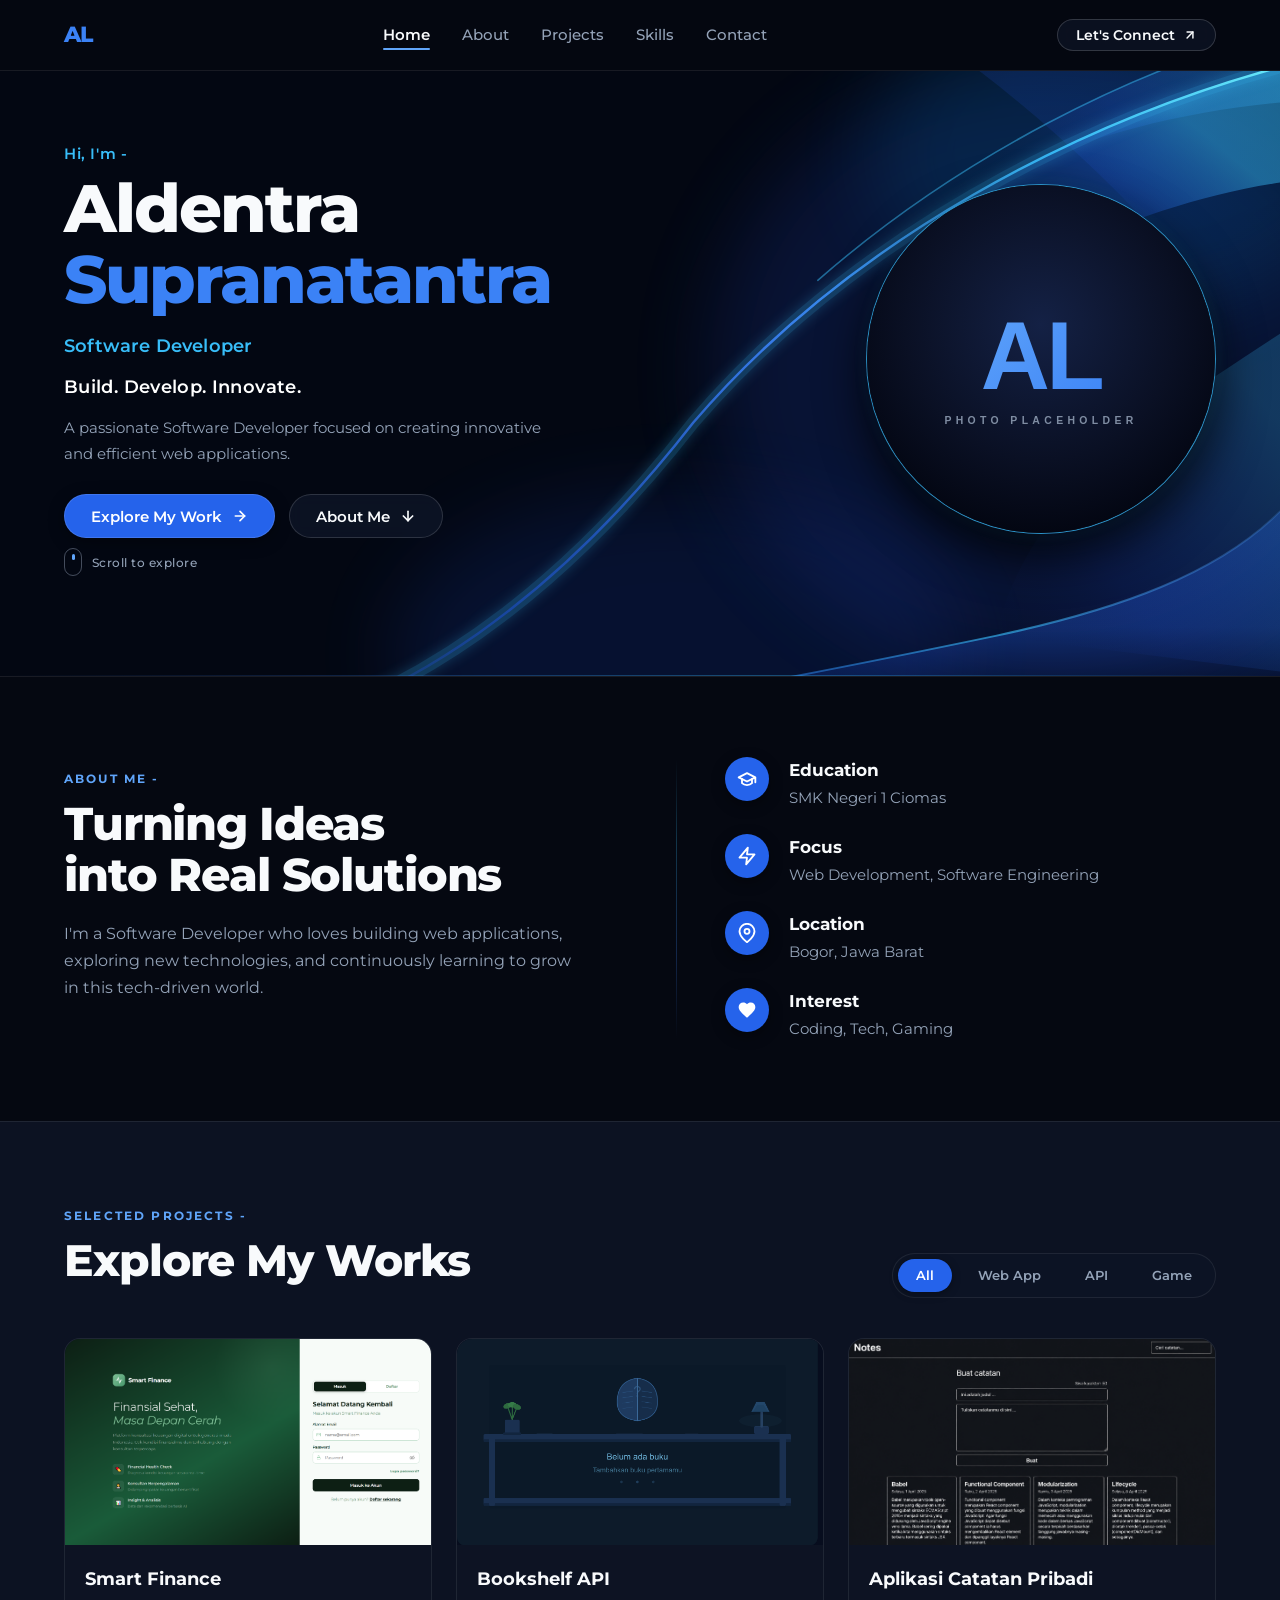
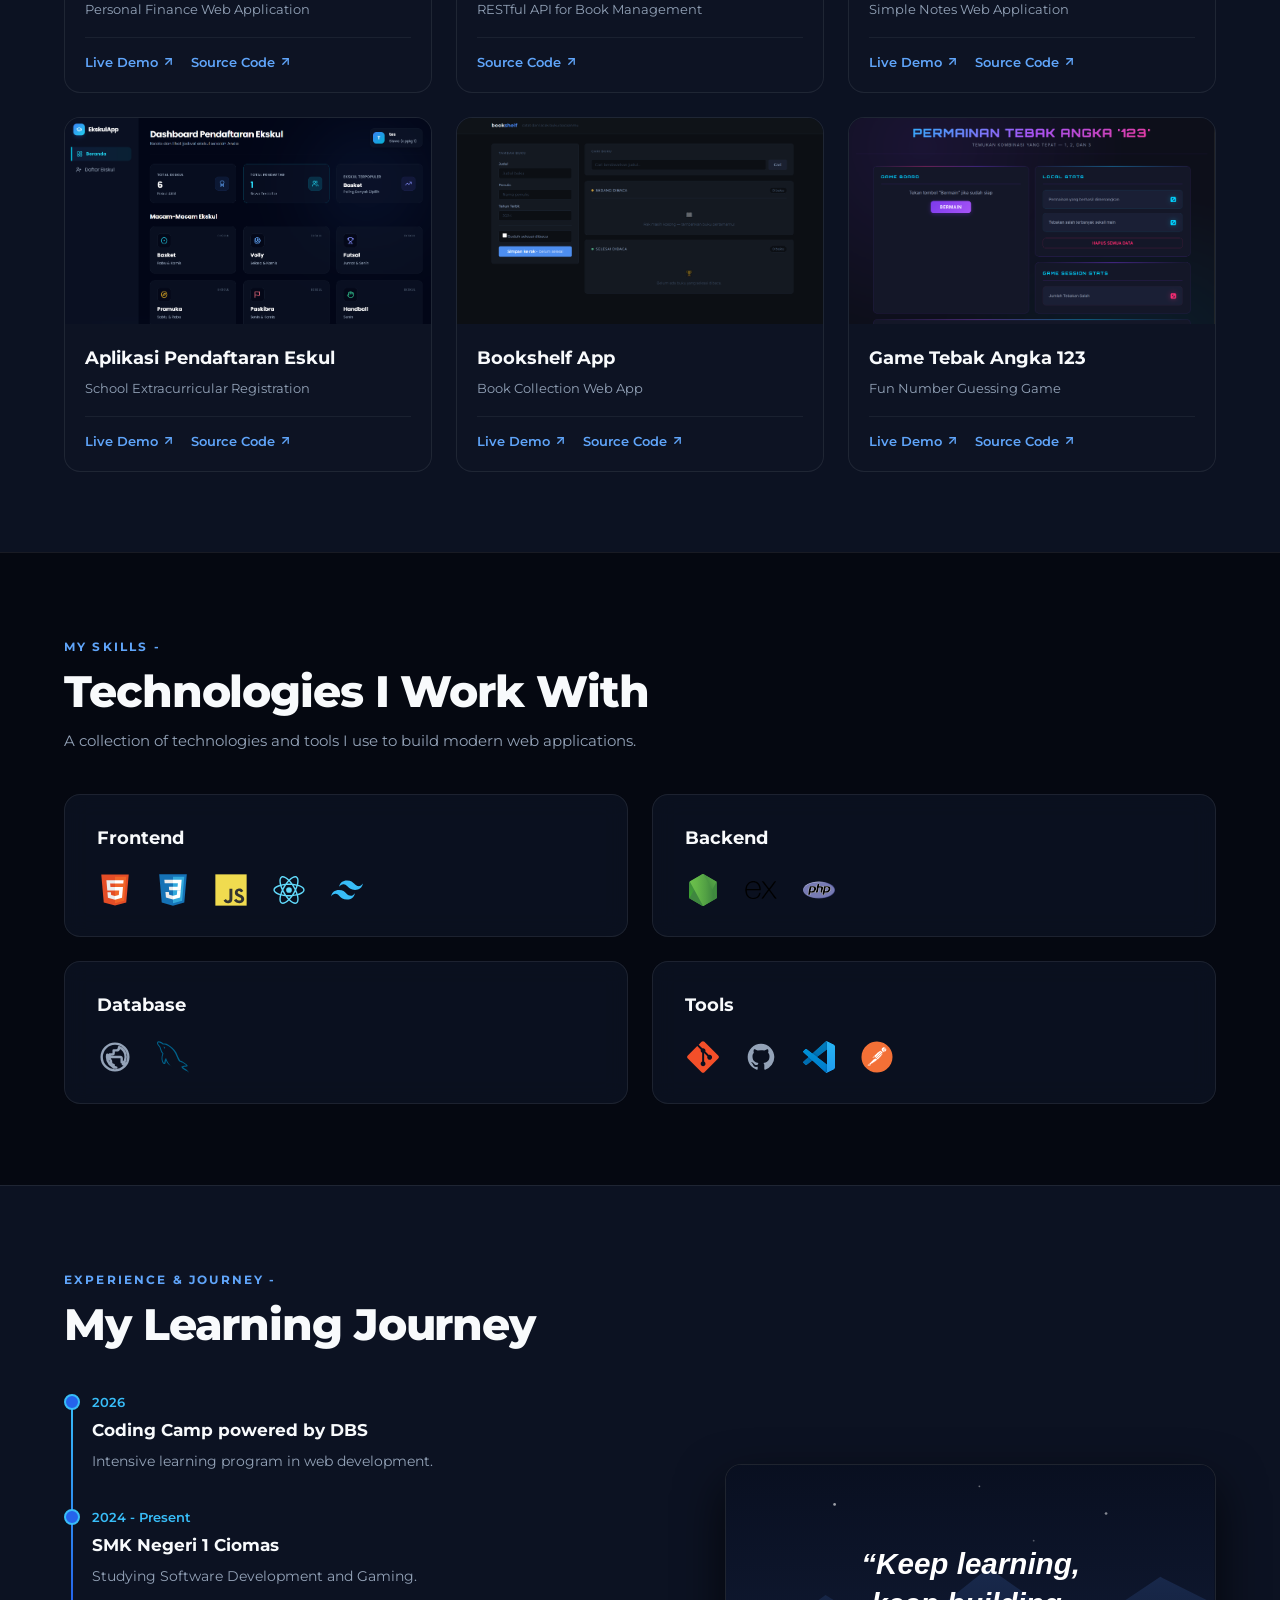
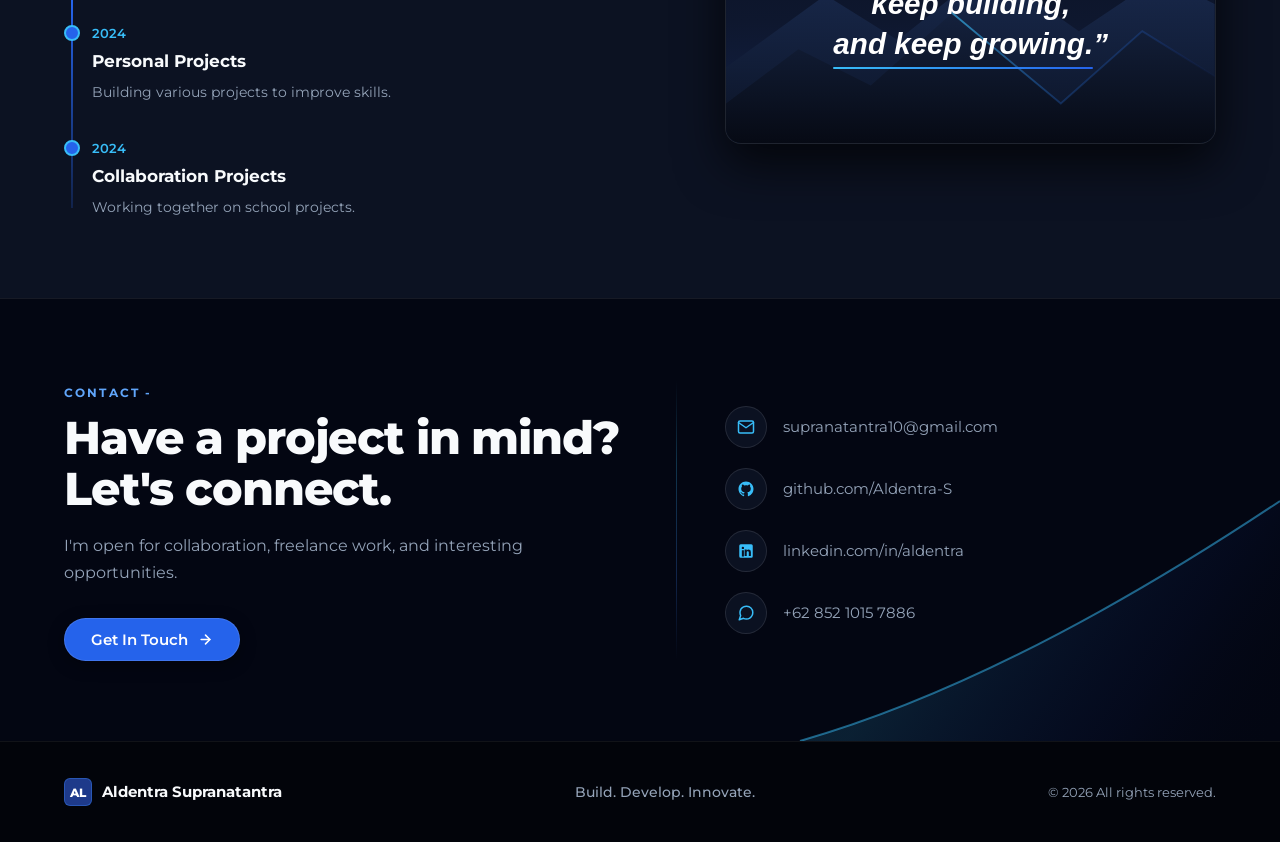
==== commit 037b2583: "feat: add global CSS design tokens, layout styles, and navigation bar" ====
--- a/index.html
+++ b/index.html
@@ -324,15 +324,6 @@
             <p class="about-hero-desc">
               I'm a Software Developer who loves building web applications, exploring new technologies, and continuously learning to grow in this tech-driven world.
             </p>
-            <div class="about-action">
-              <a href="#projects" class="btn btn-outline-pill">
-                <span>Learn More</span>
-                <svg width="15" height="15" viewBox="0 0 24 24" fill="none" stroke="currentColor" stroke-width="2.5" stroke-linecap="round" stroke-linejoin="round" aria-hidden="true">
-                  <line x1="5" y1="12" x2="19" y2="12"></line>
-                  <polyline points="12 5 19 12 12 19"></polyline>
-                </svg>
-              </a>
-            </div>
           </div>
 
           <!-- Vertical Divider Line -->
@@ -351,7 +342,7 @@
                 </div>
                 <div class="about-meta-text">
                   <h3 class="about-meta-label">Education</h3>
-                  <p class="about-meta-value">SMK Negeri 1 Ciomas (Software Development)</p>
+                  <p class="about-meta-value">SMK Negeri 1 Ciomas</p>
                 </div>
               </li>
 
@@ -401,96 +392,7 @@
     </section>
 
     <!-- =========================================================================
-         4. MY SKILLS
-         ========================================================================= -->
-    <section class="section skills-section" id="skills" aria-label="Keahlian dan Teknologi">
-      <div class="container">
-        <div class="skills-header-area">
-          <div class="section-eyebrow">My Skills -</div>
-          <h2 class="section-title">Technologies I Work With</h2>
-          <p class="section-subtitle">A collection of technologies and tools I use to build modern web applications.</p>
-        </div>
-
-        <div class="skills-matrix-grid">
-          <!-- Card 1: Frontend -->
-          <div class="skill-category-card">
-            <h3 class="skill-category-title">Frontend</h3>
-            <div class="skill-icon-row" aria-label="Teknologi Frontend">
-              <span class="skill-brand-icon" title="HTML5">
-                <img src="assets/icons/html5.svg" alt="HTML5" width="32" height="32" loading="lazy">
-              </span>
-              <span class="skill-brand-icon" title="CSS3">
-                <img src="assets/icons/css3.svg" alt="CSS3" width="32" height="32" loading="lazy">
-              </span>
-              <span class="skill-brand-icon" title="JavaScript">
-                <img src="assets/icons/javascript.svg" alt="JavaScript" width="32" height="32" loading="lazy">
-              </span>
-              <span class="skill-brand-icon" title="React">
-                <img src="assets/icons/react.svg" alt="React" width="32" height="32" loading="lazy">
-              </span>
-              <span class="skill-brand-icon" title="Tailwind CSS">
-                <img src="assets/icons/tailwindcss.svg" alt="Tailwind CSS" width="32" height="32" loading="lazy">
-              </span>
-            </div>
-          </div>
-
-          <!-- Card 2: Backend -->
-          <div class="skill-category-card">
-            <h3 class="skill-category-title">Backend</h3>
-            <div class="skill-icon-row" aria-label="Teknologi Backend">
-              <span class="skill-brand-icon" title="Node.js">
-                <img src="assets/icons/nodejs.svg" alt="Node.js" width="32" height="32" loading="lazy">
-              </span>
-              <span class="skill-brand-icon" title="Express">
-                <img src="assets/icons/express.svg" alt="Express" width="32" height="32" loading="lazy">
-              </span>
-              <span class="skill-brand-icon" title="PHP">
-                <img src="assets/icons/php.svg" alt="PHP" width="32" height="32" loading="lazy">
-              </span>
-            </div>
-          </div>
-
-          <!-- Card 3: Database -->
-          <div class="skill-category-card">
-            <h3 class="skill-category-title">Database</h3>
-            <div class="skill-icon-row" aria-label="Teknologi Database">
-              <span class="skill-brand-icon" title="PostgreSQL">
-                <svg width="32" height="32" viewBox="0 0 24 24" fill="none" stroke="currentColor" stroke-width="1.8" stroke-linecap="round" stroke-linejoin="round" aria-hidden="true">
-                  <path d="M12 2C6.48 2 2 6.48 2 12s4.48 10 10 10 10-4.48 10-10S17.52 2 12 2zm1 17.93c-3.95-.49-7-3.85-7-7.93 0-.62.08-1.21.21-1.79L9 15v1c0 1.1.9 2 2 2v1.93zm6.9-2.54c-.26-.81-1-1.39-1.9-1.39h-1v-3c0-.55-.45-1-1-1H8v-2h2c.55 0 1-.45 1-1V7h2c1.1 0 2-.9 2-2v-.41c2.93 1.19 5 4.06 5 7.41 0 2.08-.8 3.97-2.1 5.39z"/>
-                </svg>
-              </span>
-              <span class="skill-brand-icon" title="MySQL">
-                <img src="assets/icons/mysql.svg" alt="MySQL" width="32" height="32" loading="lazy">
-              </span>
-            </div>
-          </div>
-
-          <!-- Card 4: Tools -->
-          <div class="skill-category-card">
-            <h3 class="skill-category-title">Tools</h3>
-            <div class="skill-icon-row" aria-label="Peralatan Pengembangan">
-              <span class="skill-brand-icon" title="Git">
-                <img src="assets/icons/git.svg" alt="Git" width="32" height="32" loading="lazy">
-              </span>
-              <span class="skill-brand-icon" title="GitHub">
-                <svg width="32" height="32" viewBox="0 0 24 24" fill="currentColor" aria-hidden="true">
-                  <path d="M12 2C6.477 2 2 6.484 2 12.017c0 4.425 2.865 8.18 6.839 9.504.5.092.682-.217.682-.483 0-.237-.008-.868-.013-1.703-2.782.605-3.369-1.343-3.369-1.343-.454-1.158-1.11-1.466-1.11-1.466-.908-.62.069-.608.069-.608 1.003.07 1.531 1.032 1.531 1.032.892 1.53 2.341 1.088 2.91.832.092-.647.35-1.088.636-1.338-2.22-.253-4.555-1.113-4.555-4.951 0-1.093.39-1.988 1.029-2.688-.103-.253-.446-1.272.098-2.65 0 0 .84-.27 2.75 1.026A9.564 9.564 0 0112 6.844c.85.004 1.705.115 2.504.337 1.909-1.296 2.747-1.027 2.747-1.027.546 1.379.202 2.398.1 2.651.64.7 1.028 1.595 1.028 2.688 0 3.848-2.339 4.695-4.566 4.943.359.309.678.92.678 1.855 0 1.338-.012 2.419-.012 2.747 0 .268.18.58.688.482A10.019 10.019 0 0022 12.017C22 6.484 17.522 2 12 2z"/>
-                </svg>
-              </span>
-              <span class="skill-brand-icon" title="VS Code">
-                <img src="assets/icons/vscode.svg" alt="VS Code" width="32" height="32" loading="lazy">
-              </span>
-              <span class="skill-brand-icon" title="Postman">
-                <img src="assets/icons/postman.svg" alt="Postman" width="32" height="32" loading="lazy">
-              </span>
-            </div>
-          </div>
-        </div>
-      </div>
-    </section>
-
-    <!-- =========================================================================
-         5. SELECTED PROJECTS
+         4. SELECTED PROJECTS
          ========================================================================= -->
     <section class="section projects-section" id="projects" aria-label="Proyek Pilihan">
       <div class="container">
@@ -673,6 +575,95 @@
               </div>
             </div>
           </article>
+        </div>
+      </div>
+    </section>
+
+    <!-- =========================================================================
+         5. MY SKILLS
+         ========================================================================= -->
+    <section class="section skills-section" id="skills" aria-label="Keahlian dan Teknologi">
+      <div class="container">
+        <div class="skills-header-area">
+          <div class="section-eyebrow">My Skills -</div>
+          <h2 class="section-title">Technologies I Work With</h2>
+          <p class="section-subtitle">A collection of technologies and tools I use to build modern web applications.</p>
+        </div>
+
+        <div class="skills-matrix-grid">
+          <!-- Card 1: Frontend -->
+          <div class="skill-category-card">
+            <h3 class="skill-category-title">Frontend</h3>
+            <div class="skill-icon-row" aria-label="Teknologi Frontend">
+              <span class="skill-brand-icon" title="HTML5">
+                <img src="assets/icons/html5.svg" alt="HTML5" width="32" height="32" loading="lazy">
+              </span>
+              <span class="skill-brand-icon" title="CSS3">
+                <img src="assets/icons/css3.svg" alt="CSS3" width="32" height="32" loading="lazy">
+              </span>
+              <span class="skill-brand-icon" title="JavaScript">
+                <img src="assets/icons/javascript.svg" alt="JavaScript" width="32" height="32" loading="lazy">
+              </span>
+              <span class="skill-brand-icon" title="React">
+                <img src="assets/icons/react.svg" alt="React" width="32" height="32" loading="lazy">
+              </span>
+              <span class="skill-brand-icon" title="Tailwind CSS">
+                <img src="assets/icons/tailwindcss.svg" alt="Tailwind CSS" width="32" height="32" loading="lazy">
+              </span>
+            </div>
+          </div>
+
+          <!-- Card 2: Backend -->
+          <div class="skill-category-card">
+            <h3 class="skill-category-title">Backend</h3>
+            <div class="skill-icon-row" aria-label="Teknologi Backend">
+              <span class="skill-brand-icon" title="Node.js">
+                <img src="assets/icons/nodejs.svg" alt="Node.js" width="32" height="32" loading="lazy">
+              </span>
+              <span class="skill-brand-icon" title="Express">
+                <img src="assets/icons/express.svg" alt="Express" width="32" height="32" loading="lazy">
+              </span>
+              <span class="skill-brand-icon" title="PHP">
+                <img src="assets/icons/php.svg" alt="PHP" width="32" height="32" loading="lazy">
+              </span>
+            </div>
+          </div>
+
+          <!-- Card 3: Database -->
+          <div class="skill-category-card">
+            <h3 class="skill-category-title">Database</h3>
+            <div class="skill-icon-row" aria-label="Teknologi Database">
+              <span class="skill-brand-icon" title="PostgreSQL">
+                <svg width="32" height="32" viewBox="0 0 24 24" fill="none" stroke="currentColor" stroke-width="1.8" stroke-linecap="round" stroke-linejoin="round" aria-hidden="true">
+                  <path d="M12 2C6.48 2 2 6.48 2 12s4.48 10 10 10 10-4.48 10-10S17.52 2 12 2zm1 17.93c-3.95-.49-7-3.85-7-7.93 0-.62.08-1.21.21-1.79L9 15v1c0 1.1.9 2 2 2v1.93zm6.9-2.54c-.26-.81-1-1.39-1.9-1.39h-1v-3c0-.55-.45-1-1-1H8v-2h2c.55 0 1-.45 1-1V7h2c1.1 0 2-.9 2-2v-.41c2.93 1.19 5 4.06 5 7.41 0 2.08-.8 3.97-2.1 5.39z"/>
+                </svg>
+              </span>
+              <span class="skill-brand-icon" title="MySQL">
+                <img src="assets/icons/mysql.svg" alt="MySQL" width="32" height="32" loading="lazy">
+              </span>
+            </div>
+          </div>
+
+          <!-- Card 4: Tools -->
+          <div class="skill-category-card">
+            <h3 class="skill-category-title">Tools</h3>
+            <div class="skill-icon-row" aria-label="Peralatan Pengembangan">
+              <span class="skill-brand-icon" title="Git">
+                <img src="assets/icons/git.svg" alt="Git" width="32" height="32" loading="lazy">
+              </span>
+              <span class="skill-brand-icon" title="GitHub">
+                <svg width="32" height="32" viewBox="0 0 24 24" fill="currentColor" aria-hidden="true">
+                  <path d="M12 2C6.477 2 2 6.484 2 12.017c0 4.425 2.865 8.18 6.839 9.504.5.092.682-.217.682-.483 0-.237-.008-.868-.013-1.703-2.782.605-3.369-1.343-3.369-1.343-.454-1.158-1.11-1.466-1.11-1.466-.908-.62.069-.608.069-.608 1.003.07 1.531 1.032 1.531 1.032.892 1.53 2.341 1.088 2.91.832.092-.647.35-1.088.636-1.338-2.22-.253-4.555-1.113-4.555-4.951 0-1.093.39-1.988 1.029-2.688-.103-.253-.446-1.272.098-2.65 0 0 .84-.27 2.75 1.026A9.564 9.564 0 0112 6.844c.85.004 1.705.115 2.504.337 1.909-1.296 2.747-1.027 2.747-1.027.546 1.379.202 2.398.1 2.651.64.7 1.028 1.595 1.028 2.688 0 3.848-2.339 4.695-4.566 4.943.359.309.678.92.678 1.855 0 1.338-.012 2.419-.012 2.747 0 .268.18.58.688.482A10.019 10.019 0 0022 12.017C22 6.484 17.522 2 12 2z"/>
+                </svg>
+              </span>
+              <span class="skill-brand-icon" title="VS Code">
+                <img src="assets/icons/vscode.svg" alt="VS Code" width="32" height="32" loading="lazy">
+              </span>
+              <span class="skill-brand-icon" title="Postman">
+                <img src="assets/icons/postman.svg" alt="Postman" width="32" height="32" loading="lazy">
+              </span>
+            </div>
+          </div>
         </div>
       </div>
     </section>
--- a/css/global.css
+++ b/css/global.css
@@ -940,7 +940,7 @@
    8. MY SKILLS (2x2 CATEGORIZED MATRIX)
    -------------------------------------------------------------------------- */
 .skills-section {
-  background-color: var(--bg-secondary);
+  background-color: var(--bg-primary);
   border-top: 1px solid var(--border-subtle);
 }
 
@@ -1015,7 +1015,7 @@
    9. SELECTED PROJECTS (6-CARD SHOWCASE & FILTER)
    -------------------------------------------------------------------------- */
 .projects-section {
-  background-color: var(--bg-primary);
+  background-color: var(--bg-secondary);
   border-top: 1px solid var(--border-subtle);
 }
 
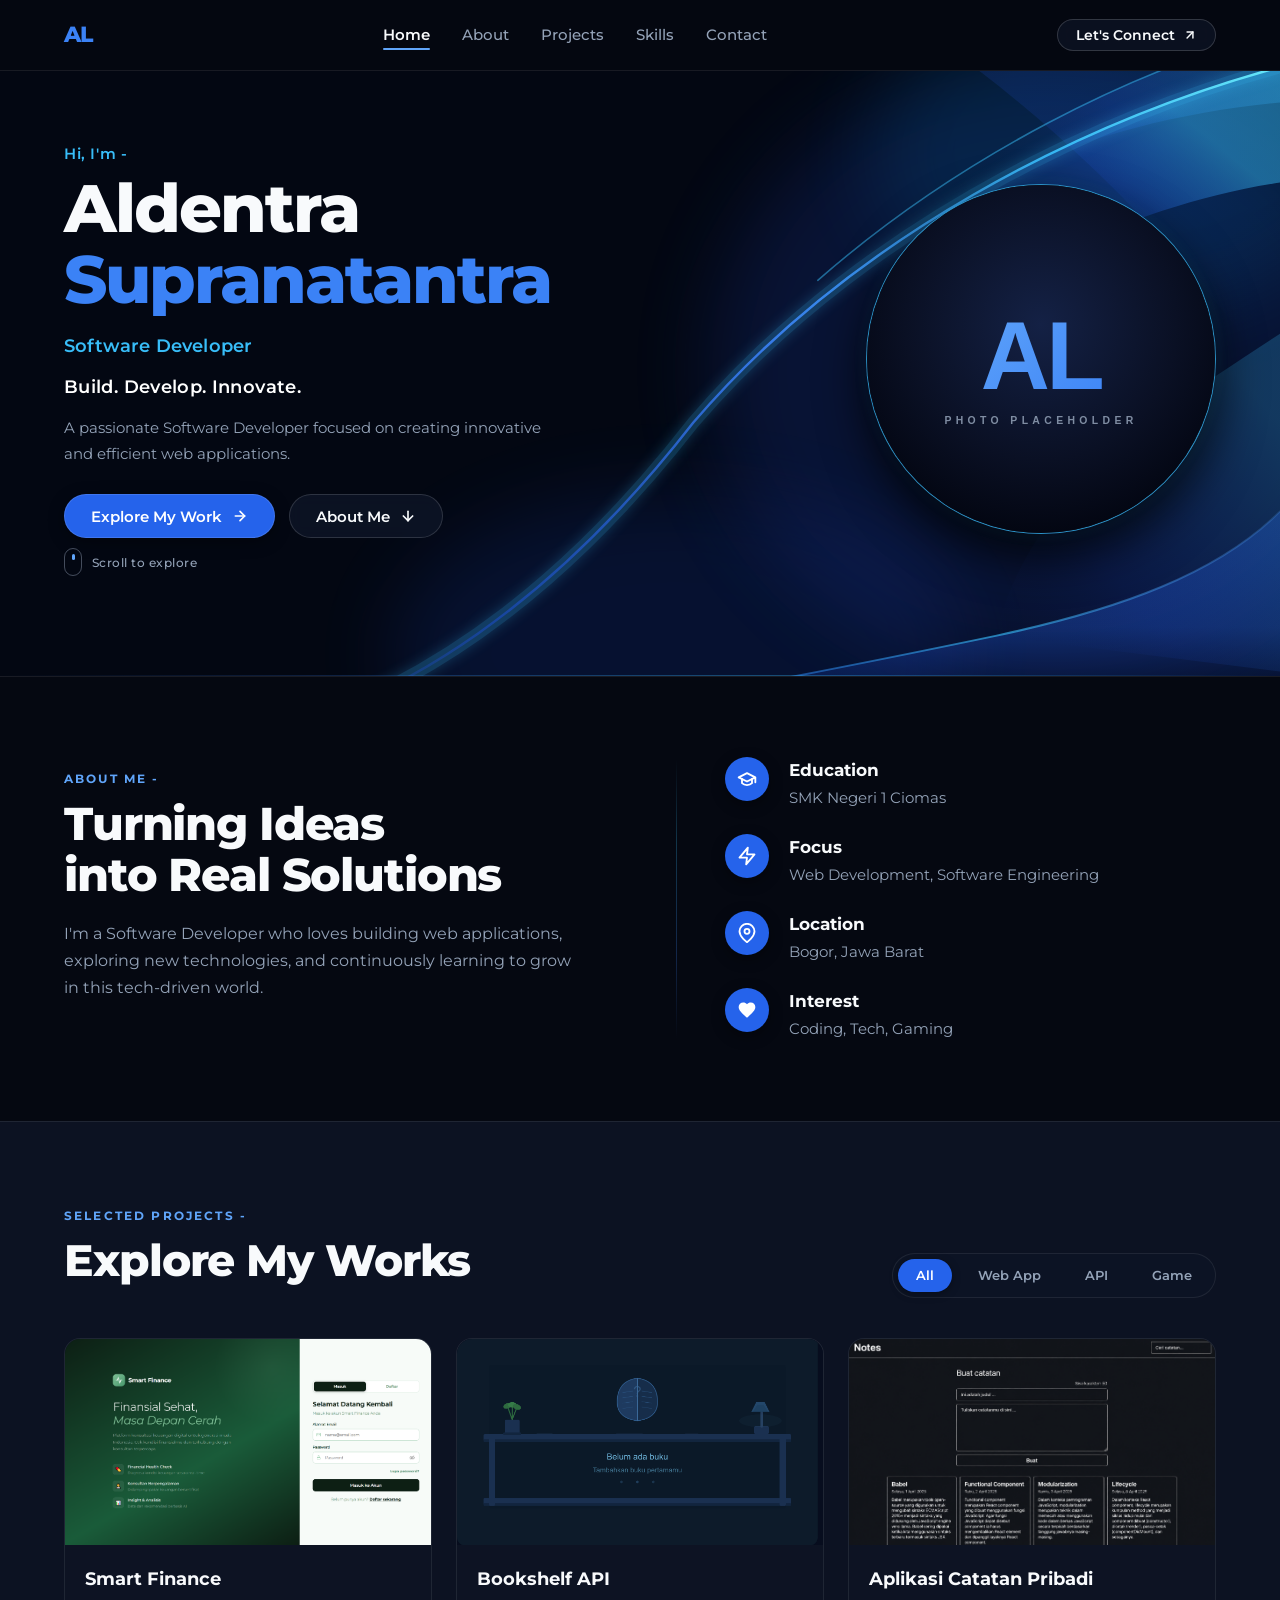
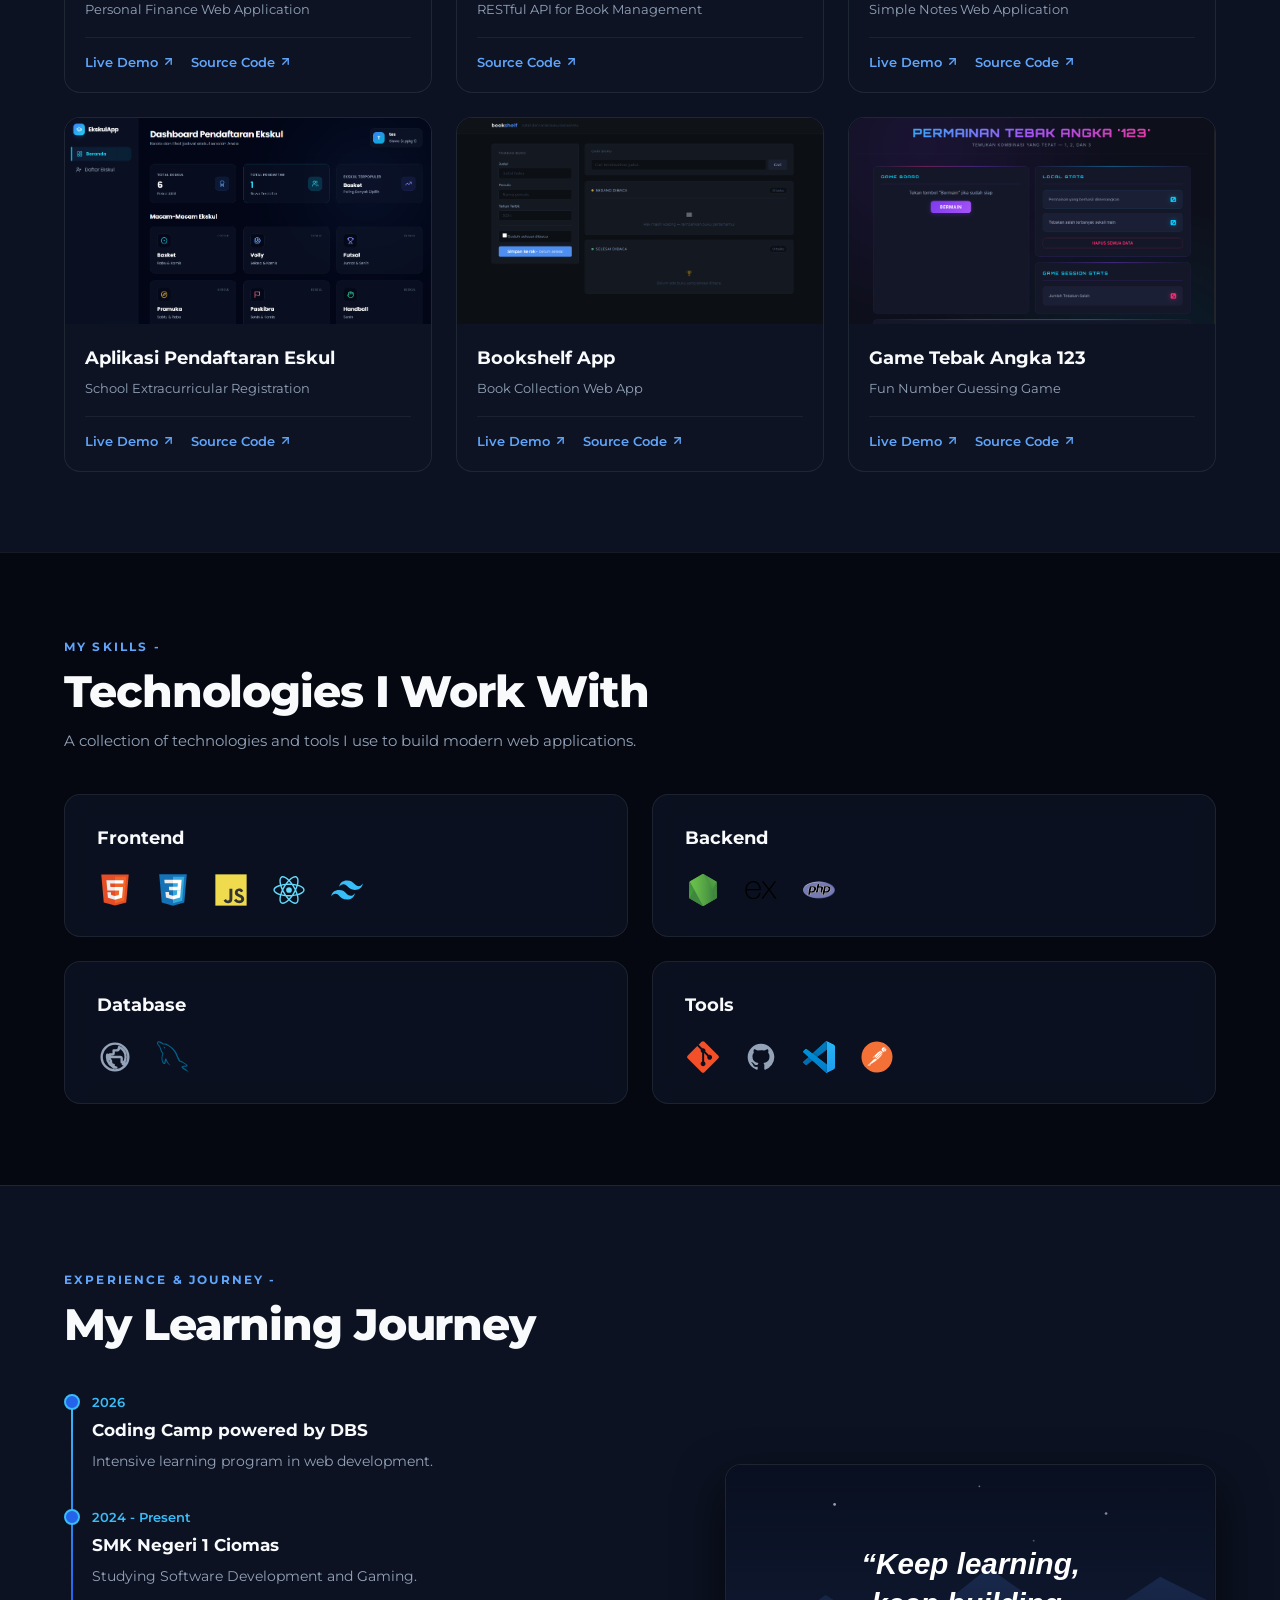
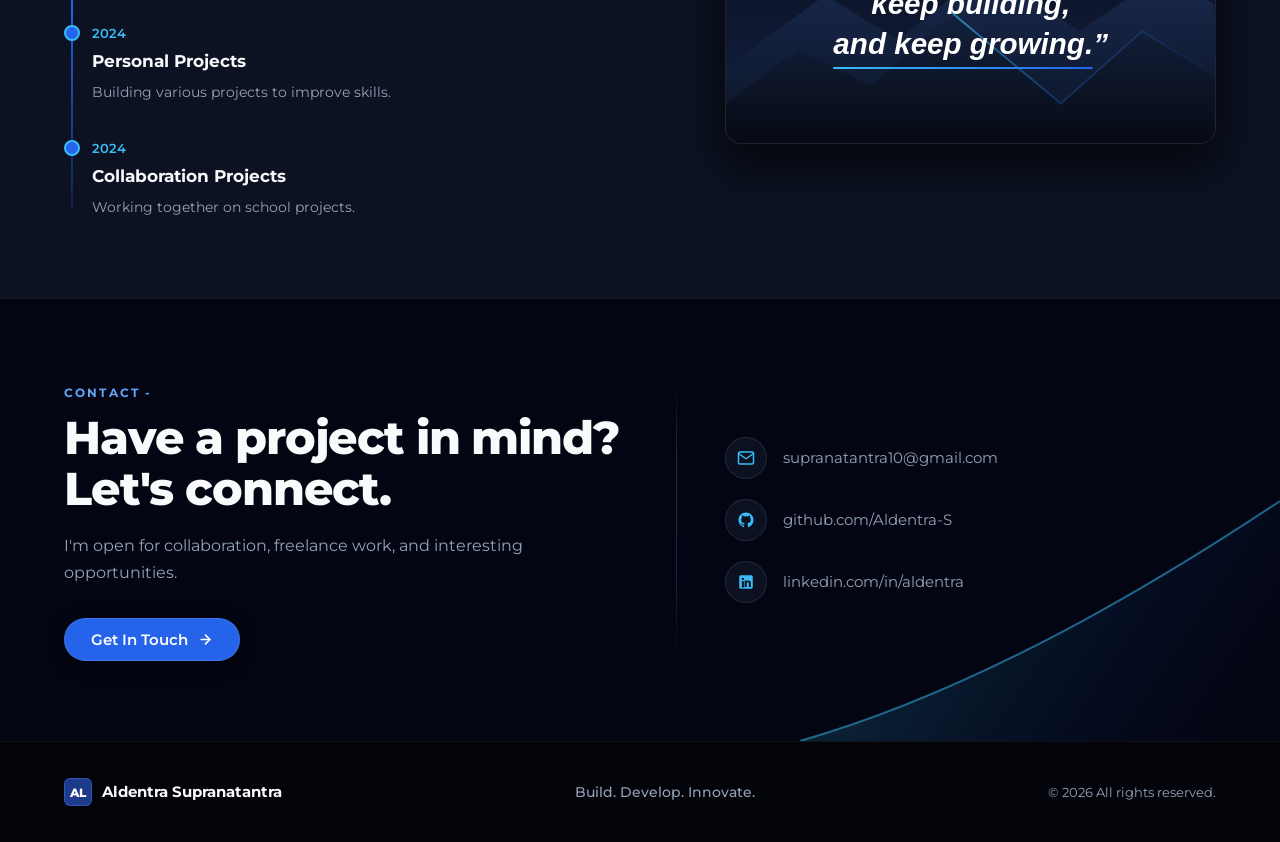
==== commit 43a5476b: "remove WhatsApp contact channel from index.html" ====
--- a/index.html
+++ b/index.html
@@ -865,18 +865,6 @@
                   <span class="channel-label">linkedin.com/in/aldentra</span>
                 </a>
               </li>
-
-              <!-- Channel 4: WhatsApp -->
-              <li class="contact-channel-item">
-                <a href="https://wa.me/6285210157886" target="_blank" rel="noopener noreferrer" class="channel-link">
-                  <span class="channel-icon-pill" aria-hidden="true">
-                    <svg width="18" height="18" viewBox="0 0 24 24" fill="none" stroke="currentColor" stroke-width="2" stroke-linecap="round" stroke-linejoin="round">
-                      <path d="M21 11.5a8.38 8.38 0 0 1-.9 3.8 8.5 8.5 0 0 1-7.6 4.7 8.38 8.38 0 0 1-3.8-.9L3 21l1.9-5.7a8.38 8.38 0 0 1-.9-3.8 8.5 8.5 0 0 1 4.7-7.6 8.38 8.38 0 0 1 3.8-.9h.5a8.48 8.48 0 0 1 8 8v.5z"></path>
-                    </svg>
-                  </span>
-                  <span class="channel-label">+62 852 1015 7886</span>
-                </a>
-              </li>
             </ul>
           </div>
         </div>
